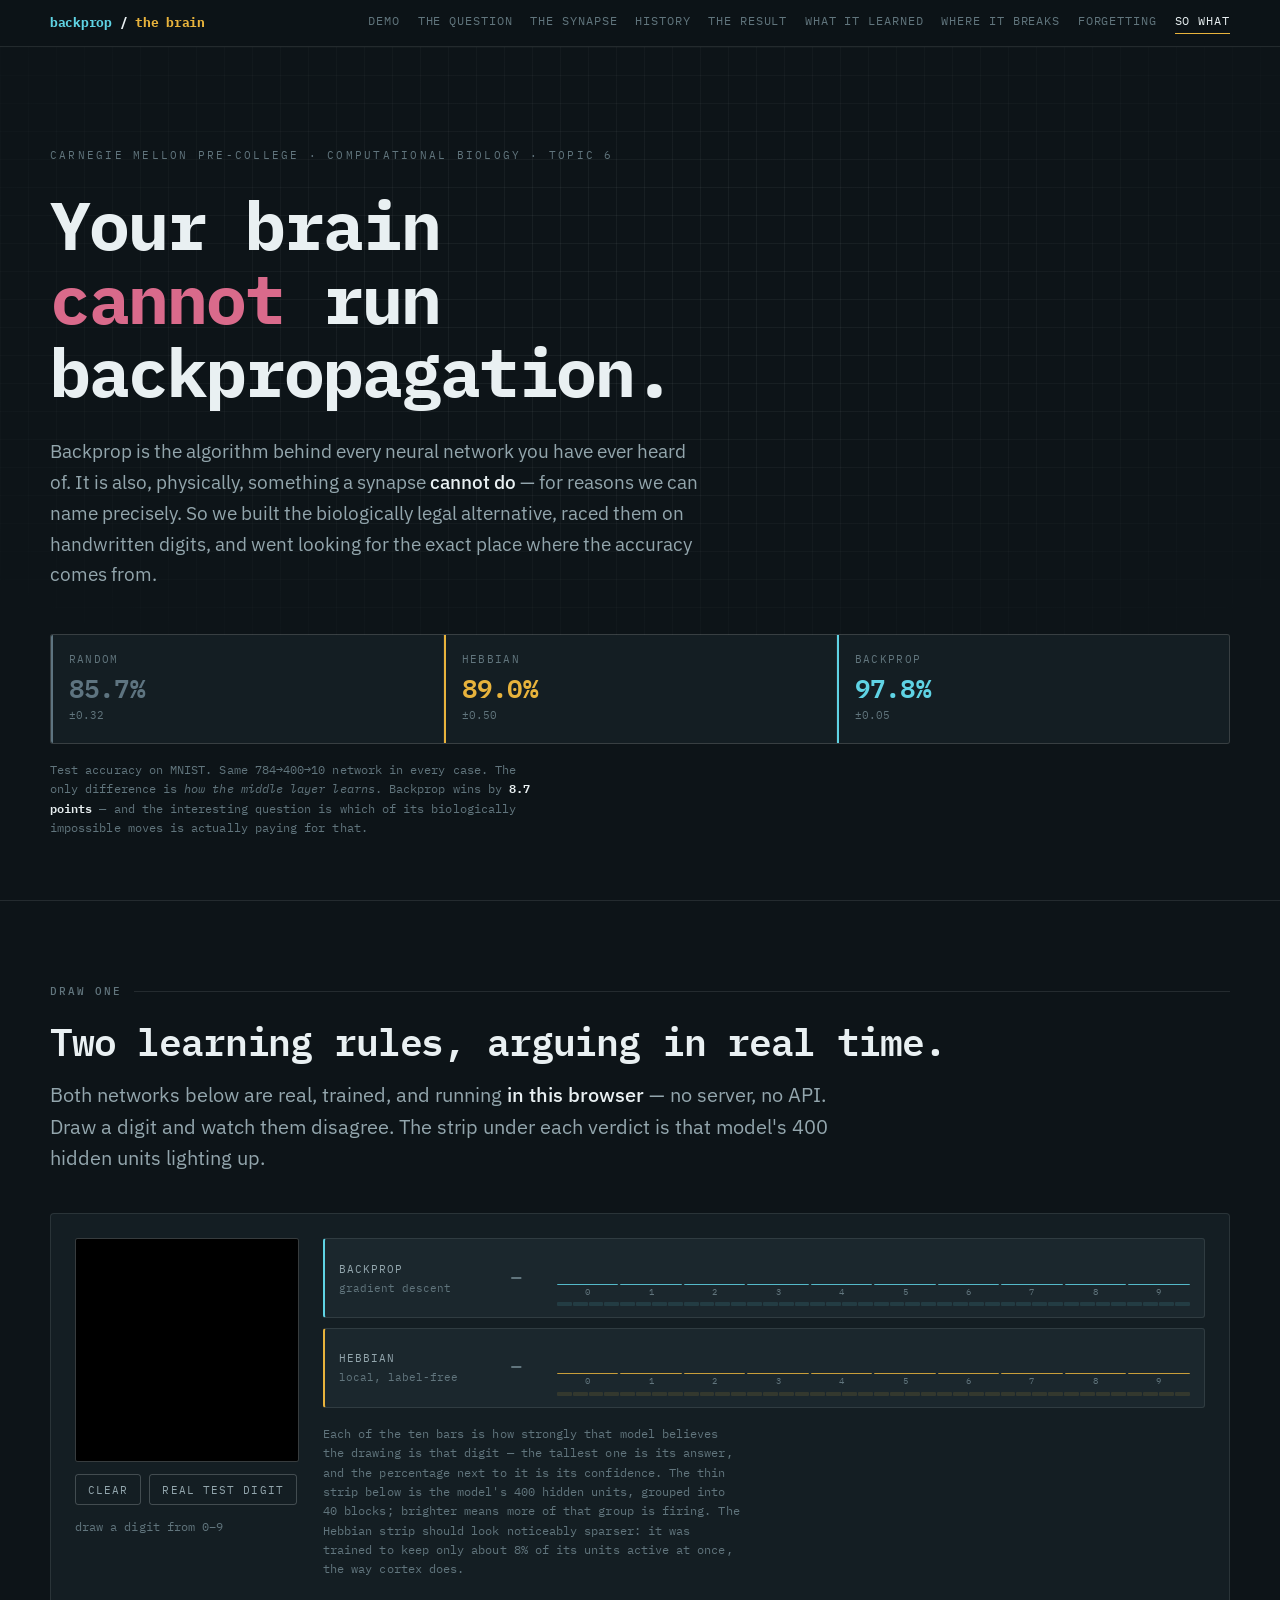
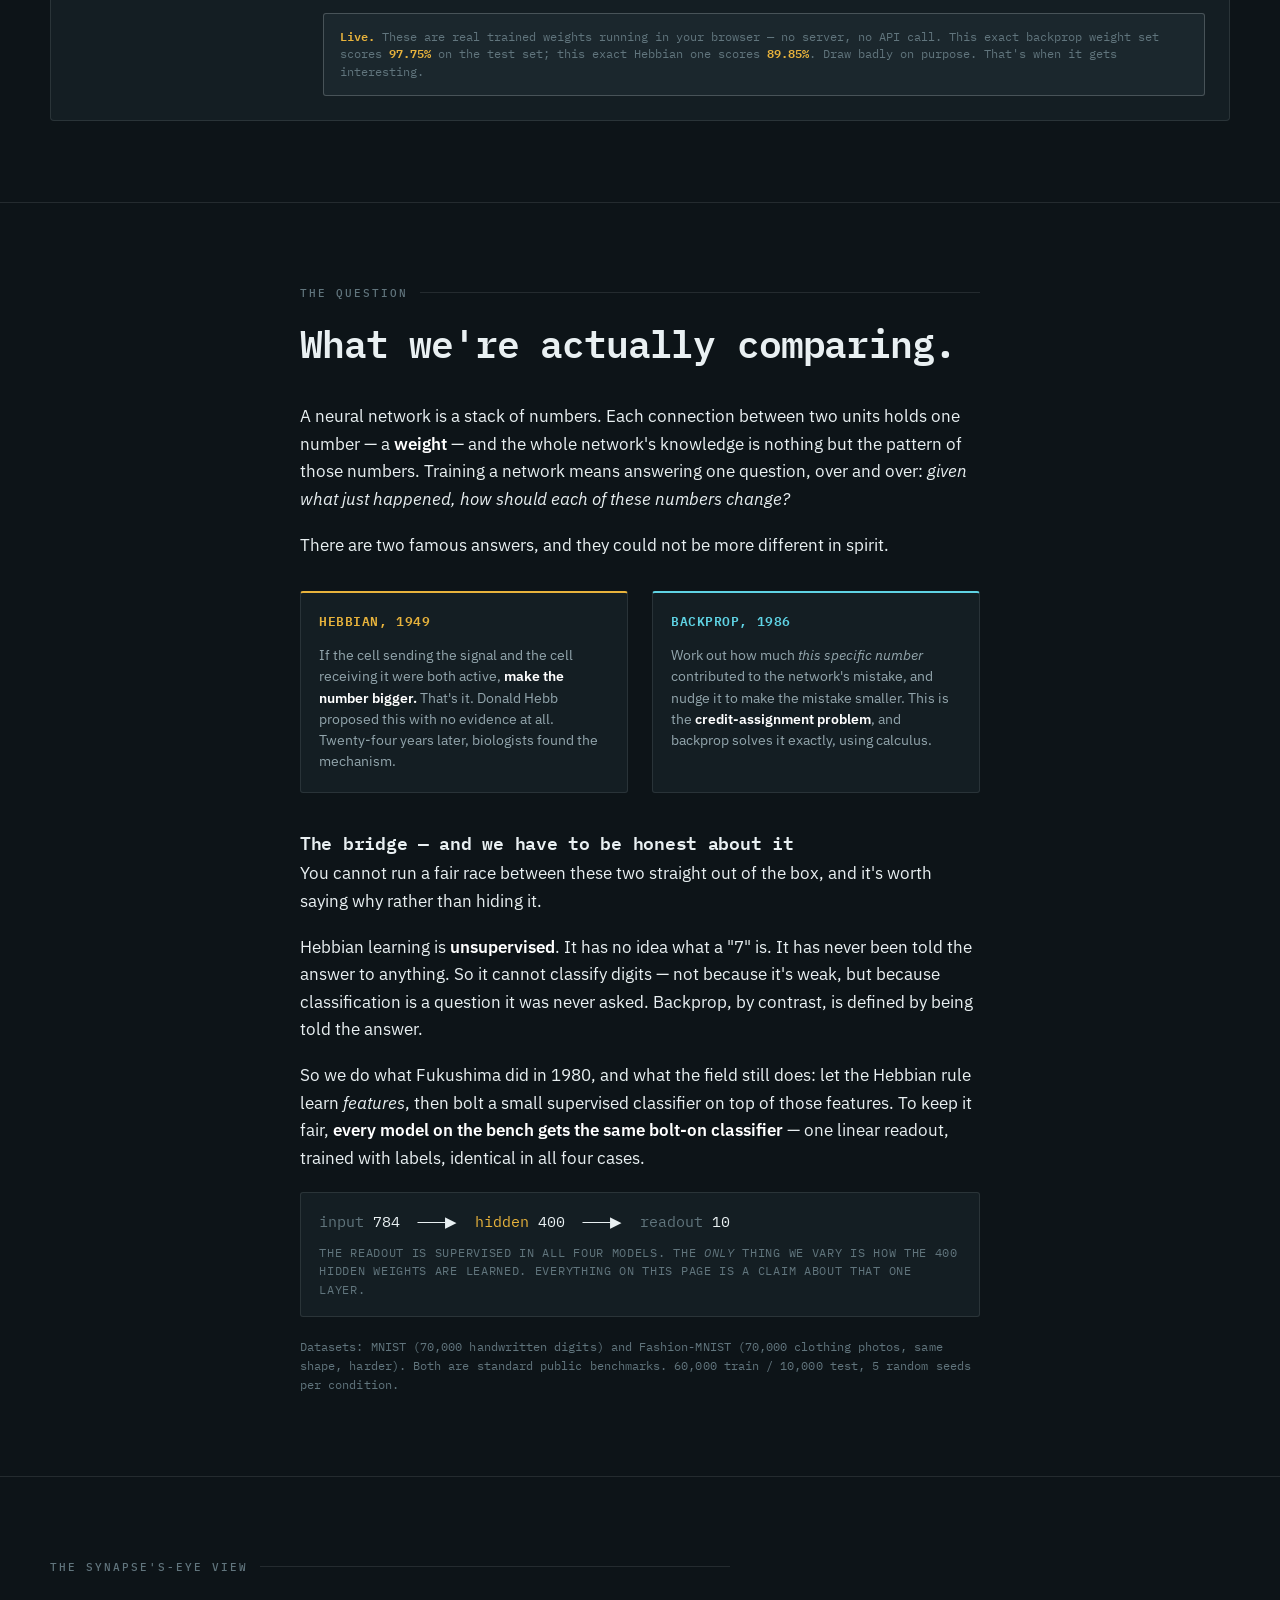
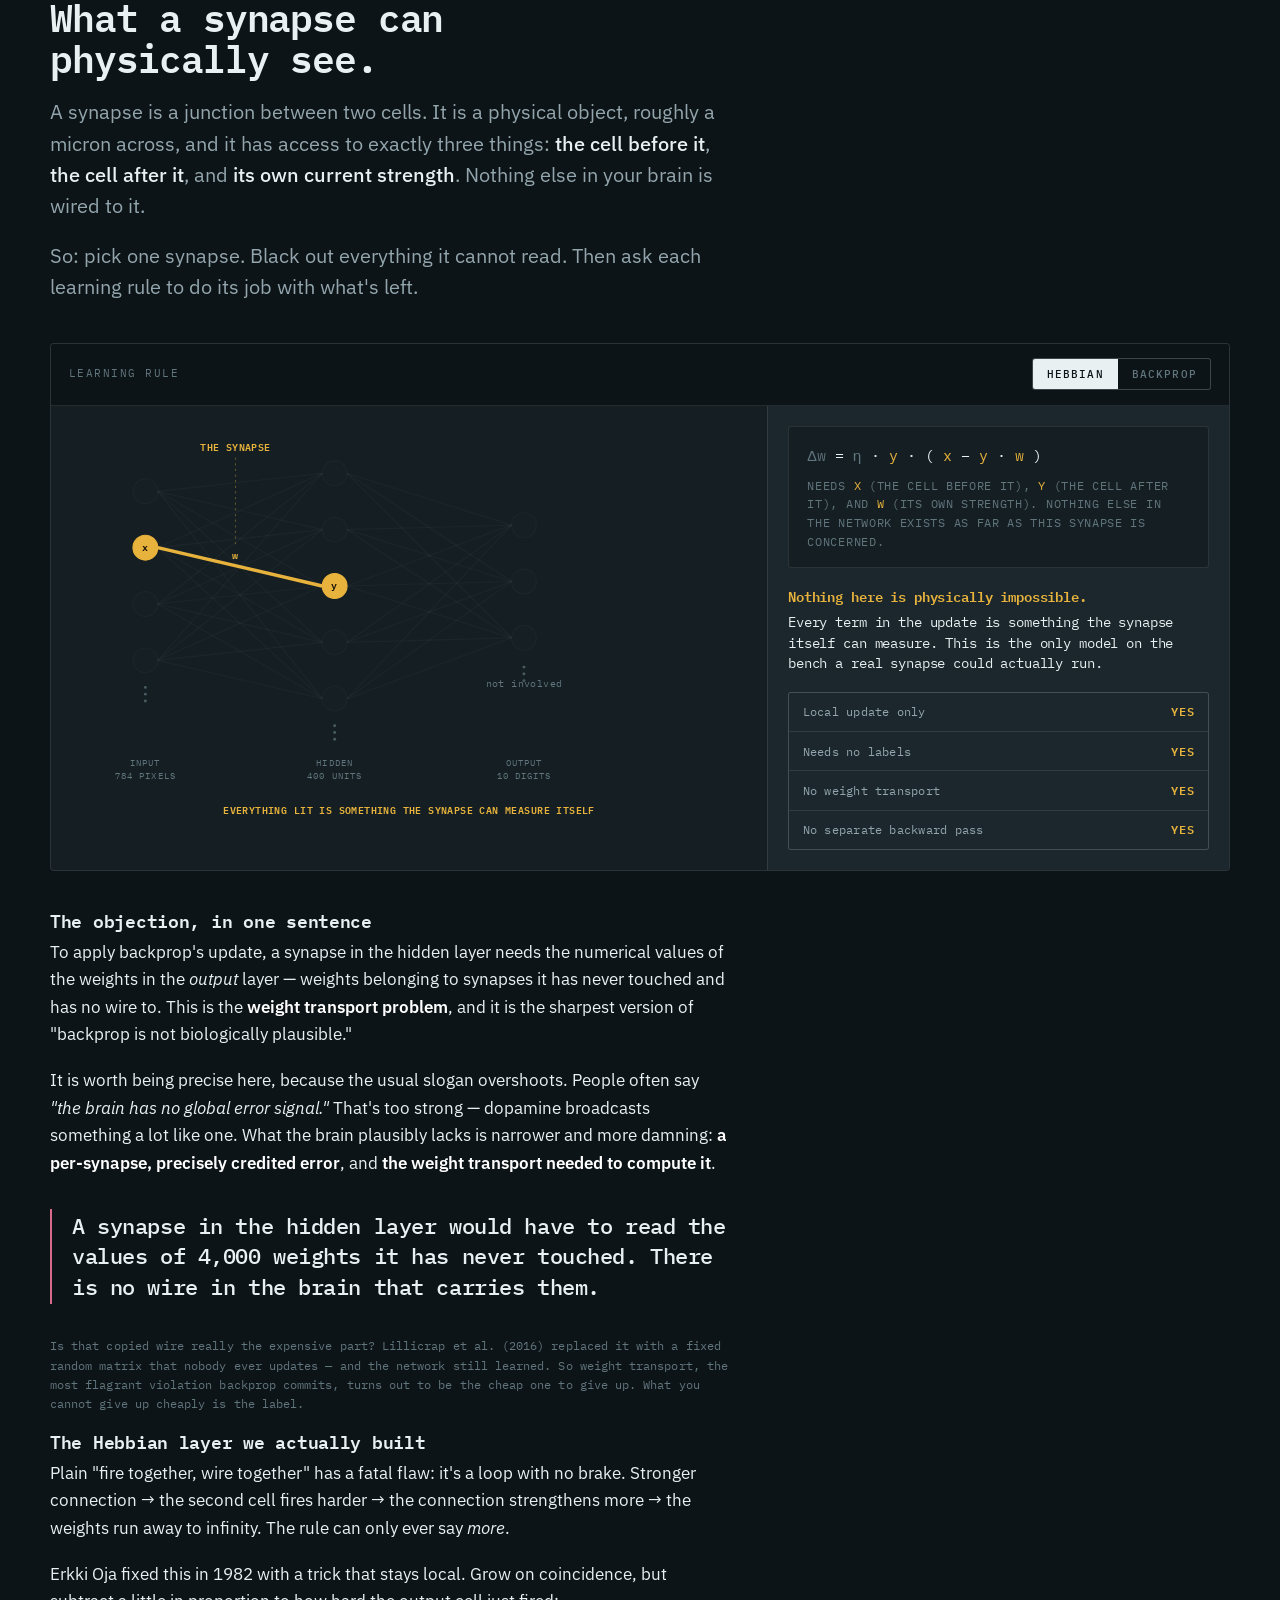
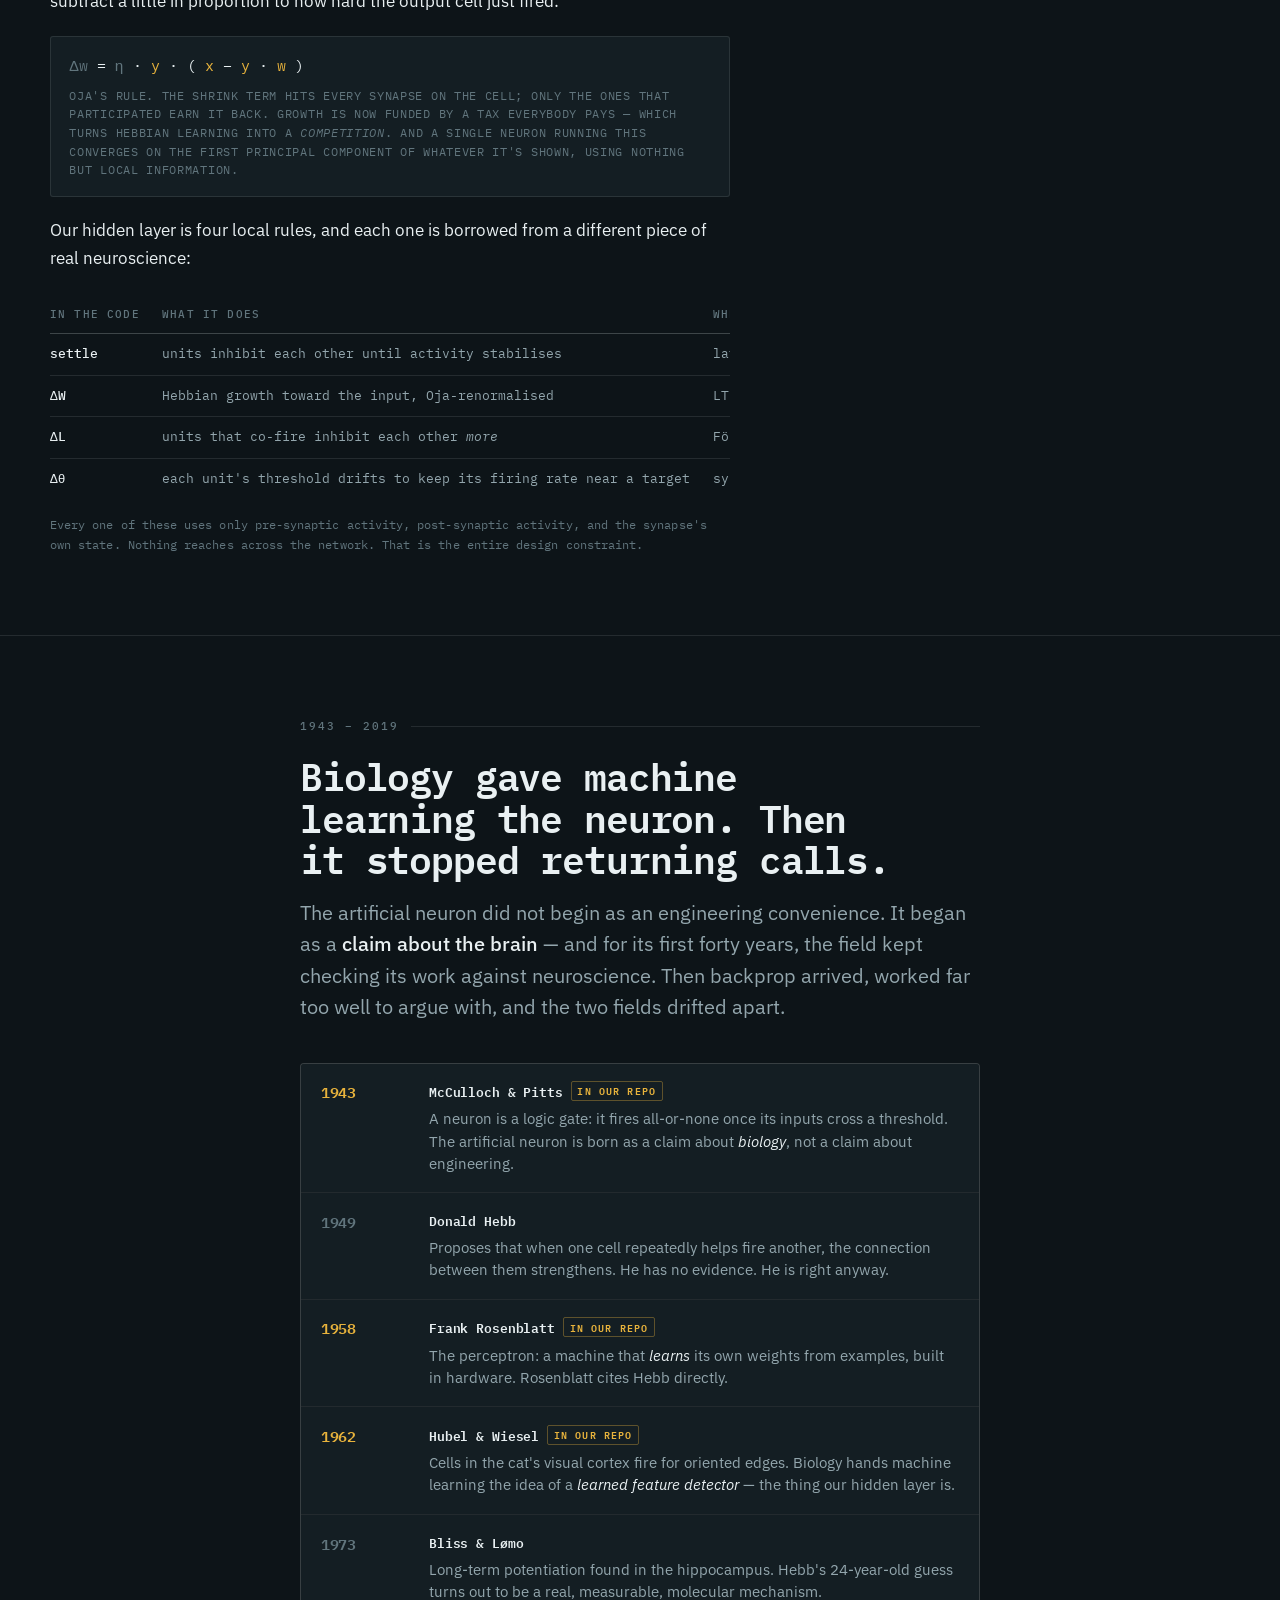
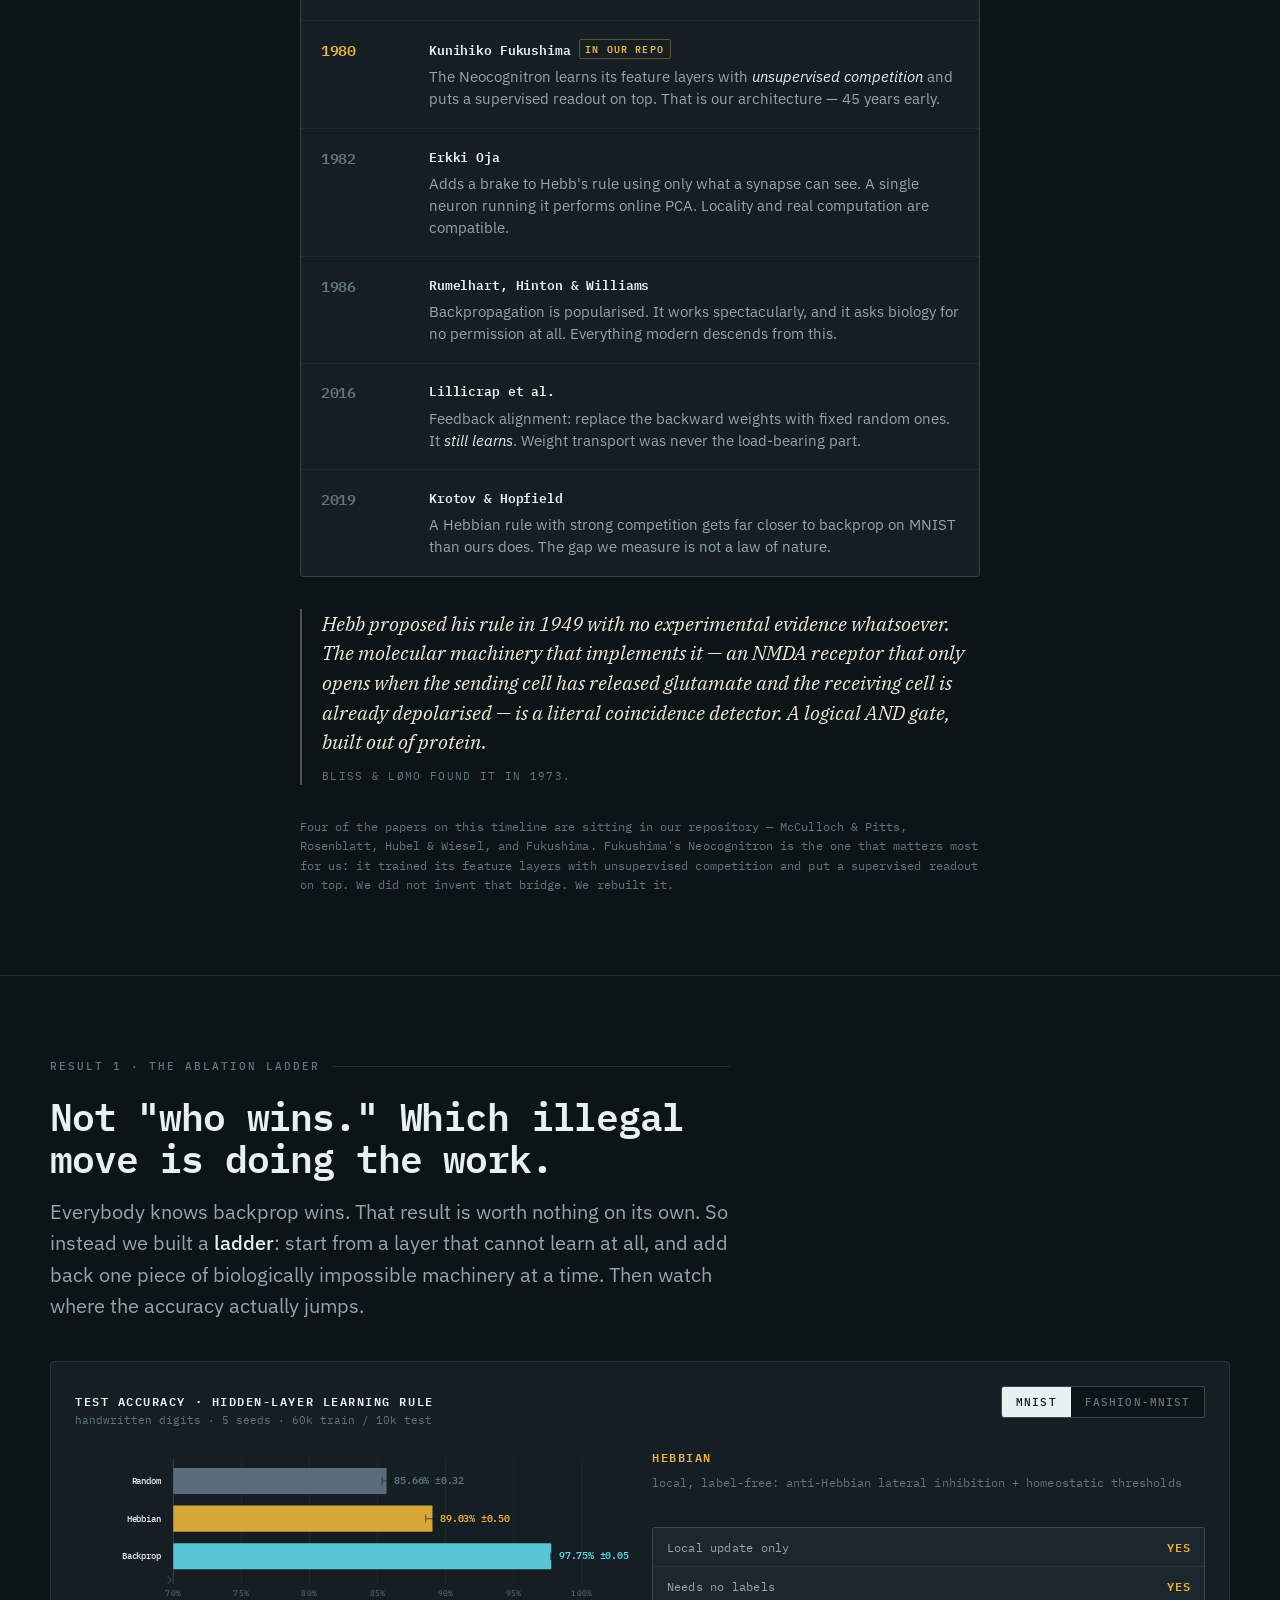
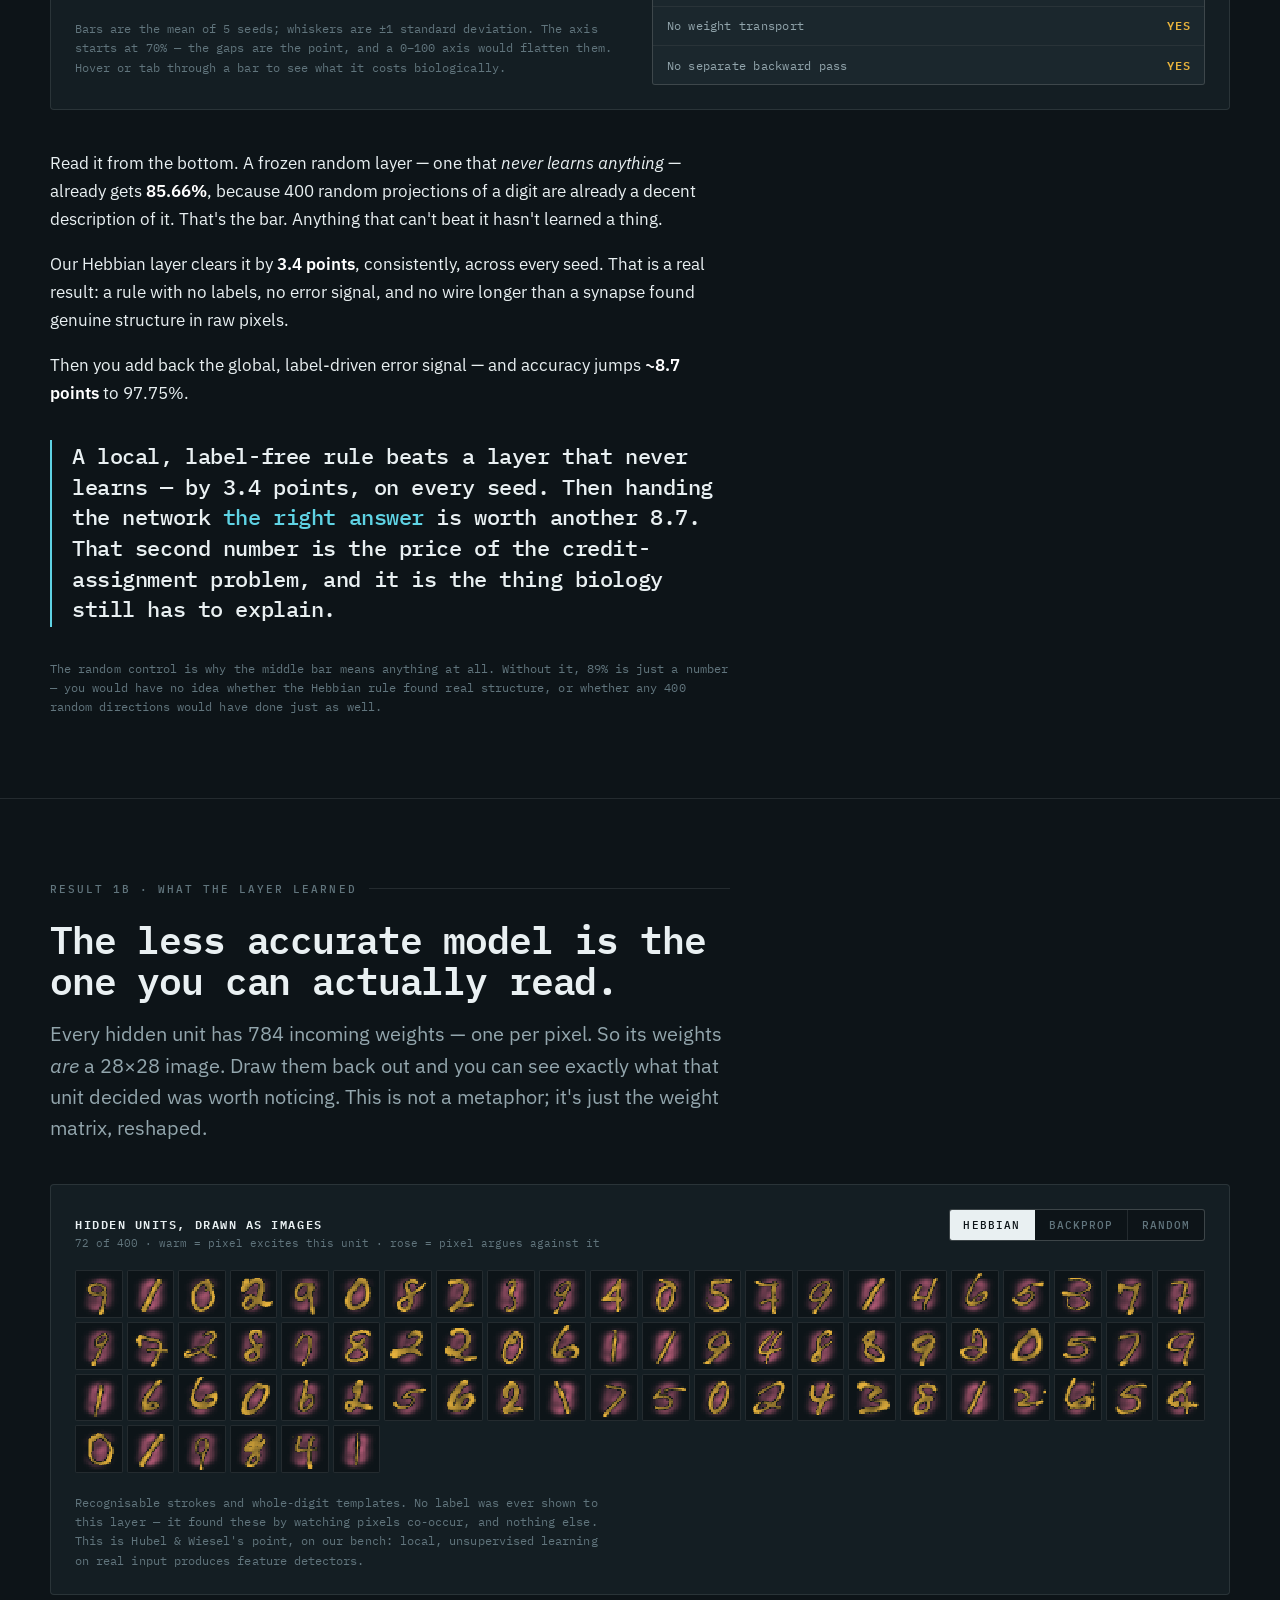
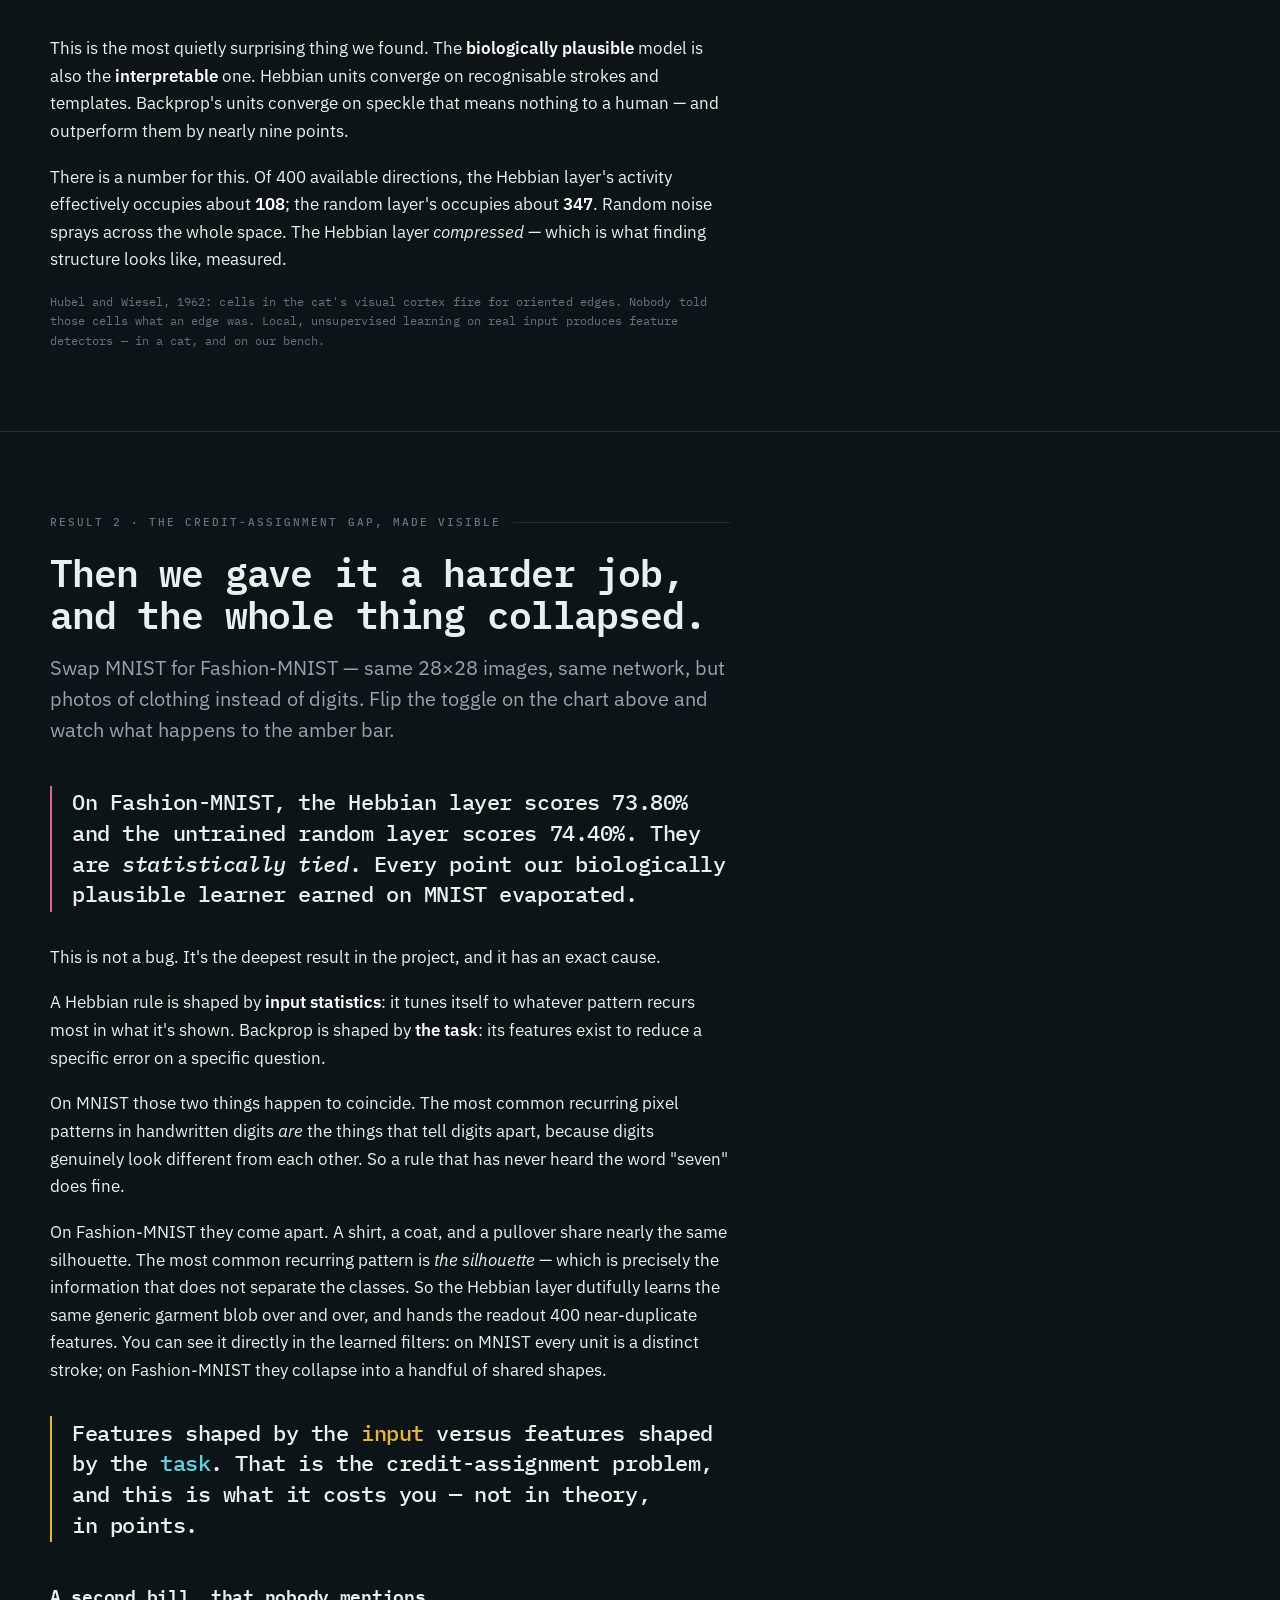
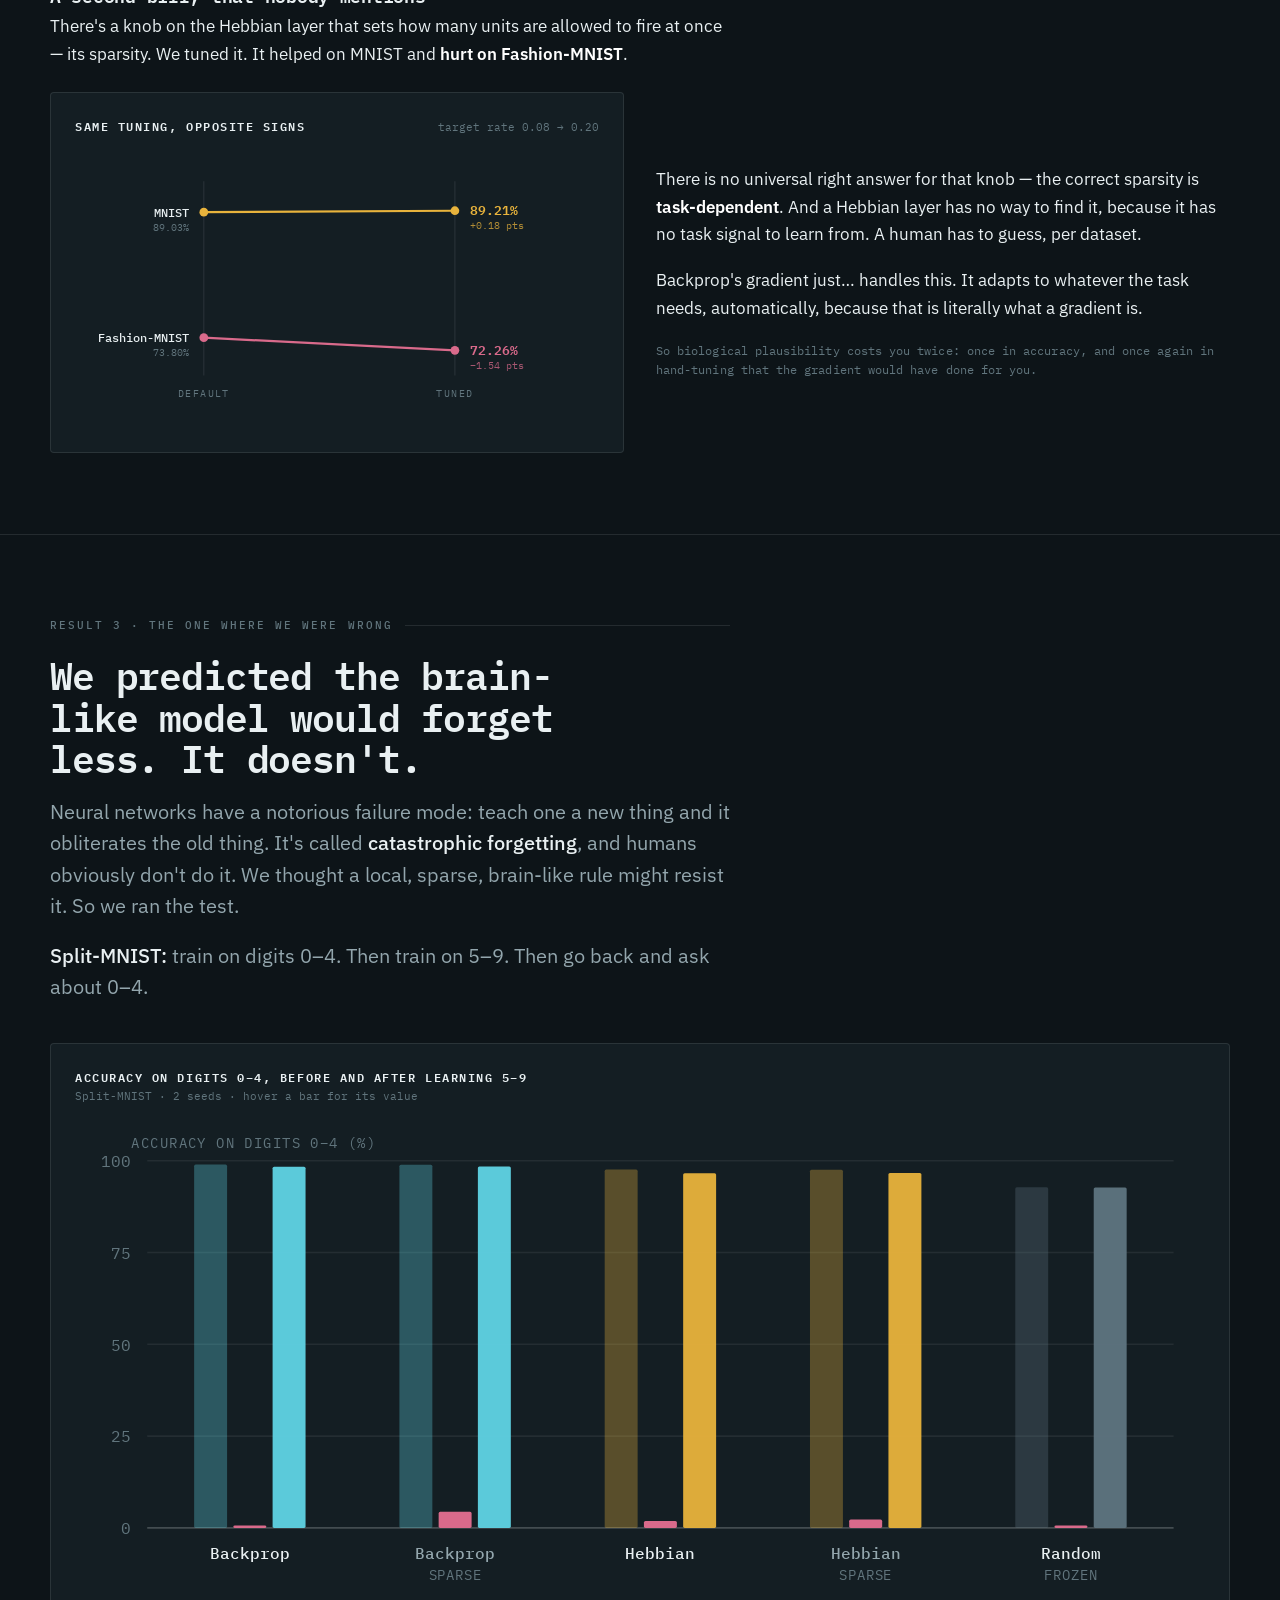
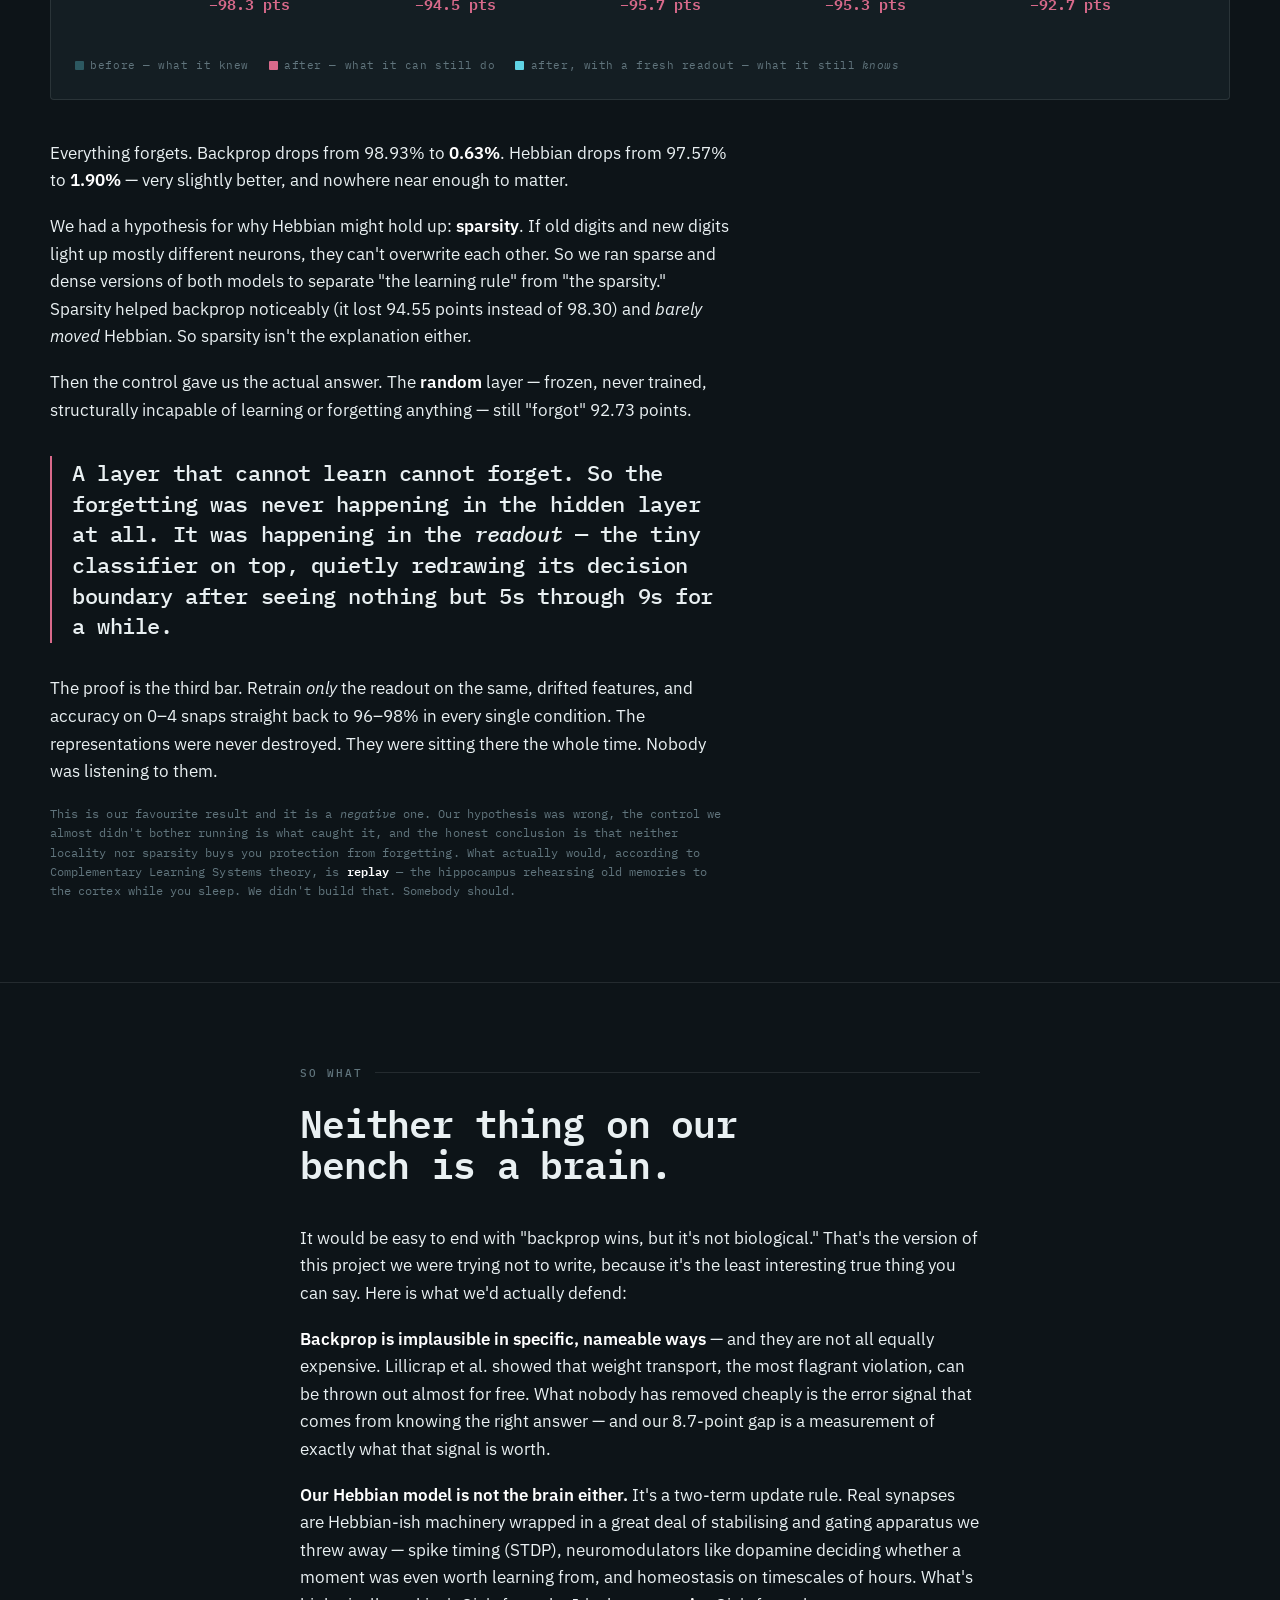
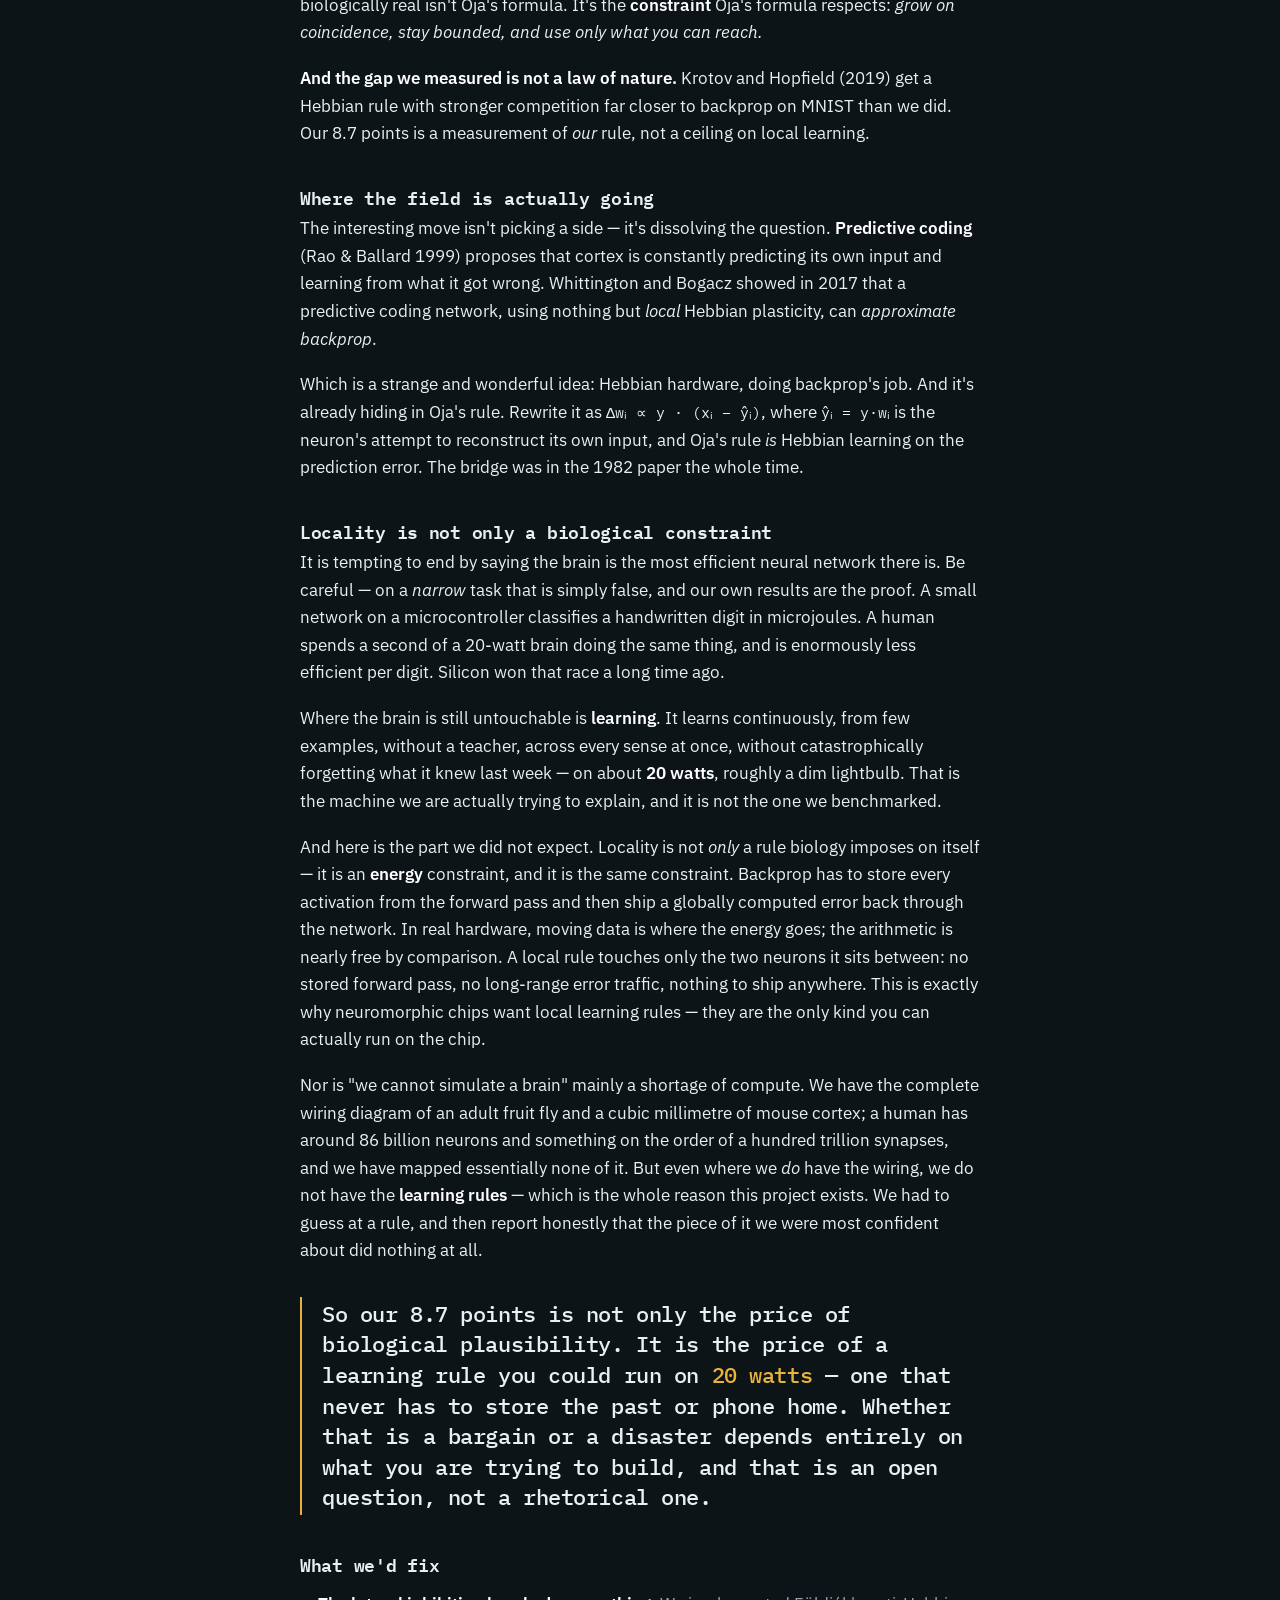
==== docs/index.html @ 18c1a359 "Sharpen the closing argument in "So what" with an energy framing Replaces the vague 20-watt/dim-ligh" ====
<!DOCTYPE html>
<html lang="en">
<head>
<meta charset="utf-8">
<meta name="viewport" content="width=device-width, initial-scale=1">
<title>Your brain cannot run backpropagation — backprop vs. Hebbian learning on MNIST</title>
<meta name="description" content="Backpropagation is biologically impossible. We built the biologically legal alternative, raced them on handwritten digits, and found exactly which illegal move buys backprop its accuracy.">

<link rel="preconnect" href="https://fonts.googleapis.com">
<link rel="preconnect" href="https://fonts.gstatic.com" crossorigin>
<link href="https://fonts.googleapis.com/css2?family=IBM+Plex+Mono:wght@400;500;600;700&family=IBM+Plex+Sans:ital,wght@0,400;0,500;0,600;1,400&family=IBM+Plex+Serif:ital,wght@0,400;1,400&display=swap" rel="stylesheet">
<link rel="stylesheet" href="css/style.css">
</head>
<body>

<a class="skip" href="#main">Skip to content</a>

<nav>
  <div class="nav-inner">
    <span class="nav-mark"><span class="b">backprop</span> / <span class="h">the brain</span></span>
    <div class="nav-links">
      <a href="#demo">Demo</a>
      <a href="#question">The question</a>
      <a href="#synapse">The synapse</a>
      <a href="#history">History</a>
      <a href="#ladder">The result</a>
      <a href="#filters">What it learned</a>
      <a href="#breaks">Where it breaks</a>
      <a href="#forget">Forgetting</a>
      <a href="#sowhat">So what</a>
    </div>
  </div>
</nav>

<main id="main">

<!-- ─────────────────────────── HERO ─────────────────────────── -->
<section class="hero">
  <div class="grid-field"></div>
  <div class="wide">
    <div class="kicker">Carnegie Mellon Pre-College · Computational Biology · Topic 6</div>
    <h1>Your brain <span class="cut">cannot</span> run backpropagation.</h1>
    <p class="hero-deck">
      Backprop is the algorithm behind every neural network you have ever heard of. It is also,
      physically, something a synapse <strong>cannot do</strong> — for reasons we can name precisely.
      So we built the biologically legal alternative, raced them on handwritten digits, and went
      looking for the exact place where the accuracy comes from.
    </p>

    <div class="ladder-strip" id="ladder-strip"></div>
    <p class="note" style="margin-top:1rem; max-width:70ch">
      Test accuracy on MNIST. Same 784→400→10 network in every case. The only difference is
      <em>how the middle layer learns</em>. Backprop wins by <strong style="color:var(--ink)">8.7 points</strong> —
      and the interesting question is which of its biologically impossible moves is actually paying for that.
    </p>
  </div>
</section>


<!-- ─────────────────────────── 1. DEMO ─────────────────────────── -->
<section id="demo">
  <div class="wide">
    <div class="section-head rise">
      <div class="eyebrow">Draw one</div>
      <h2>Two learning rules, arguing in real time.</h2>
      <p class="lede" style="max-width:66ch">
        Both networks below are real, trained, and running <strong>in this browser</strong> — no server,
        no API. Draw a digit and watch them disagree. The strip under each verdict is that model's
        400 hidden units lighting up.
      </p>
    </div>

    <div class="panel rise">
      <div class="demo">
        <div class="pad-col">
          <canvas id="pad" width="280" height="280" aria-label="Drawing pad. Draw a digit from 0 to 9."></canvas>
          <div class="pad-tools">
            <button class="btn" id="pad-clear">Clear</button>
            <button class="btn" id="pad-example">Real test digit</button>
          </div>
          <div class="note" id="pad-truth">draw a digit from 0–9</div>
        </div>

        <div style="display:flex; flex-direction:column; gap:1rem;">
          <div class="verdicts">
            <div class="verdict" data-m="backprop" style="--c:var(--machine)">
              <div class="who">Backprop<small>gradient descent</small></div>
              <div class="guess-cell">
                <div class="guess none">–</div>
                <div class="conf"></div>
              </div>
              <div>
                <div class="bars10">
                  <i></i><i></i><i></i><i></i><i></i><i></i><i></i><i></i><i></i><i></i>
                </div>
                <div class="bar-axis">
                  <span>0</span><span>1</span><span>2</span><span>3</span><span>4</span><span>5</span><span>6</span><span>7</span><span>8</span><span>9</span>
                </div>
                <div class="hidden-strip">
                  <i></i><i></i><i></i><i></i><i></i><i></i><i></i><i></i><i></i><i></i>
                  <i></i><i></i><i></i><i></i><i></i><i></i><i></i><i></i><i></i><i></i>
                  <i></i><i></i><i></i><i></i><i></i><i></i><i></i><i></i><i></i><i></i>
                  <i></i><i></i><i></i><i></i><i></i><i></i><i></i><i></i><i></i><i></i>
                </div>
              </div>
            </div>

            <div class="verdict" data-m="hebbian" style="--c:var(--bio)">
              <div class="who">Hebbian<small>local, label-free</small></div>
              <div class="guess-cell">
                <div class="guess none">–</div>
                <div class="conf"></div>
              </div>
              <div>
                <div class="bars10">
                  <i></i><i></i><i></i><i></i><i></i><i></i><i></i><i></i><i></i><i></i>
                </div>
                <div class="bar-axis">
                  <span>0</span><span>1</span><span>2</span><span>3</span><span>4</span><span>5</span><span>6</span><span>7</span><span>8</span><span>9</span>
                </div>
                <div class="hidden-strip">
                  <i></i><i></i><i></i><i></i><i></i><i></i><i></i><i></i><i></i><i></i>
                  <i></i><i></i><i></i><i></i><i></i><i></i><i></i><i></i><i></i><i></i>
                  <i></i><i></i><i></i><i></i><i></i><i></i><i></i><i></i><i></i><i></i>
                  <i></i><i></i><i></i><i></i><i></i><i></i><i></i><i></i><i></i><i></i>
                </div>
              </div>
            </div>
          </div>

          <p class="note" style="max-width:60ch">
            Each of the ten bars is how strongly that model believes the drawing is that digit — the
            tallest one is its answer, and the percentage next to it is its confidence. The thin strip
            below is the model's 400 hidden units, grouped into 40 blocks; brighter means more of that
            group is firing. The Hebbian strip should look noticeably sparser: it was trained to keep only
            about 8% of its units active at once, the way cortex does.
          </p>

          <div class="demo-status" id="demo-status">Loading weights…</div>
        </div>
      </div>
    </div>
  </div>
</section>


<!-- ─────────────────────────── 2. THE QUESTION ─────────────────────────── -->
<section id="question">
  <div class="wrap">
    <div class="section-head rise">
      <div class="eyebrow">The question</div>
      <h2>What we're actually comparing.</h2>
    </div>

    <div class="rise">
      <p>
        A neural network is a stack of numbers. Each connection between two units holds one number —
        a <strong>weight</strong> — and the whole network's knowledge is nothing but the pattern of
        those numbers. Training a network means answering one question, over and over:
        <em>given what just happened, how should each of these numbers change?</em>
      </p>
      <p>
        There are two famous answers, and they could not be more different in spirit.
      </p>

      <div class="two-col" style="margin:2rem 0;">
        <div class="model-card" style="--c:var(--bio)">
          <div class="mc-name">Hebbian, 1949</div>
          <div class="mc-what">
            If the cell sending the signal and the cell receiving it were both active,
            <strong>make the number bigger.</strong> That's it. Donald Hebb proposed this with
            no evidence at all. Twenty-four years later, biologists found the mechanism.
          </div>
        </div>
        <div class="model-card" style="--c:var(--machine)">
          <div class="mc-name">Backprop, 1986</div>
          <div class="mc-what">
            Work out how much <em>this specific number</em> contributed to the network's mistake,
            and nudge it to make the mistake smaller. This is the
            <strong>credit-assignment problem</strong>, and backprop solves it exactly, using calculus.
          </div>
        </div>
      </div>

      <h3 style="margin-top:2.5rem">The bridge — and we have to be honest about it</h3>
      <p>
        You cannot run a fair race between these two straight out of the box, and it's worth
        saying why rather than hiding it.
      </p>
      <p>
        Hebbian learning is <strong>unsupervised</strong>. It has no idea what a "7" is. It has never
        been told the answer to anything. So it cannot classify digits — not because it's weak, but
        because classification is a question it was never asked. Backprop, by contrast, is defined
        by being told the answer.
      </p>
      <p>
        So we do what Fukushima did in 1980, and what the field still does: let the Hebbian rule
        learn <em>features</em>, then bolt a small supervised classifier on top of those features.
        To keep it fair, <strong>every model on the bench gets the same bolt-on classifier</strong> —
        one linear readout, trained with labels, identical in all four cases.
      </p>

      <div class="rule-box">
        <span class="rl"><span class="tk-dim">input</span> 784 &nbsp;───▶&nbsp; <span class="tk-bio">hidden</span> 400 &nbsp;───▶&nbsp; <span class="tk-dim">readout</span> 10</span>
        <span class="cap">
          The readout is supervised in all four models. The <em>only</em> thing we vary is how the
          400 hidden weights are learned. Everything on this page is a claim about that one layer.
        </span>
      </div>

      <p class="note">
        Datasets: MNIST (70,000 handwritten digits) and Fashion-MNIST (70,000 clothing photos, same
        shape, harder). Both are standard public benchmarks. 60,000 train / 10,000 test, 5 random
        seeds per condition.
      </p>
    </div>
  </div>
</section>


<!-- ─────────────────────────── 3. THE SYNAPSE (signature) ─────────────────────────── -->
<section id="synapse">
  <div class="wide">
    <div class="section-head rise" style="width:var(--col); margin-inline:0;">
      <div class="eyebrow">The synapse's-eye view</div>
      <h2>What a synapse can physically see.</h2>
      <p class="lede">
        A synapse is a junction between two cells. It is a physical object, roughly a micron across,
        and it has access to exactly three things: <strong>the cell before it</strong>,
        <strong>the cell after it</strong>, and <strong>its own current strength</strong>.
        Nothing else in your brain is wired to it.
      </p>
      <p class="lede">
        So: pick one synapse. Black out everything it cannot read. Then ask each learning rule to
        do its job with what's left.
      </p>
    </div>

    <div class="scope rise">
      <div class="scope-bar">
        <span class="lbl">Learning rule</span>
        <div class="seg" id="scope-seg">
          <button data-mode="hebbian"  aria-pressed="true">Hebbian</button>
          <button data-mode="backprop" aria-pressed="false">Backprop</button>
        </div>
      </div>
      <div class="scope-body">
        <div class="scope-stage" id="scope-stage"></div>
        <div class="scope-side">
          <div class="rule-box" id="scope-math" style="margin:0"></div>
          <div class="scope-verdict" id="scope-verdict"></div>
          <div class="ledger" id="scope-ledger"></div>
        </div>
      </div>
    </div>

    <div class="wrap rise" style="margin-top:2.5rem; margin-inline:0;">
      <h3>The objection, in one sentence</h3>
      <p>
        To apply backprop's update, a synapse in the hidden layer needs the numerical values of the
        weights in the <em>output</em> layer — weights belonging to synapses it has never touched and
        has no wire to. This is the <strong>weight transport problem</strong>, and it is the sharpest
        version of "backprop is not biologically plausible."
      </p>
      <p>
        It is worth being precise here, because the usual slogan overshoots. People often say
        <em>"the brain has no global error signal."</em> That's too strong — dopamine broadcasts
        something a lot like one. What the brain plausibly lacks is narrower and more damning:
        <strong>a per-synapse, precisely credited error</strong>, and <strong>the weight transport
        needed to compute it</strong>.
      </p>

      <div class="finding flag">
        A synapse in the hidden layer would have to read the values of 4,000 weights it has never
        touched. There is no wire in the brain that carries them.
      </div>

      <p class="note">
        Is that copied wire really the expensive part? Lillicrap et al. (2016) replaced it with a
        fixed random matrix that nobody ever updates — and the network still learned. So weight
        transport, the most flagrant violation backprop commits, turns out to be the cheap one to
        give up. What you cannot give up cheaply is the label.
      </p>

      <h3>The Hebbian layer we actually built</h3>
      <p>
        Plain "fire together, wire together" has a fatal flaw: it's a loop with no brake. Stronger
        connection → the second cell fires harder → the connection strengthens more → the weights
        run away to infinity. The rule can only ever say <em>more</em>.
      </p>
      <p>
        Erkki Oja fixed this in 1982 with a trick that stays local. Grow on coincidence, but subtract
        a little in proportion to how hard the output cell just fired:
      </p>

      <div class="rule-box">
        <span class="rl"><span class="tk-dim">Δw</span> = <span class="tk-dim">η</span> · <span class="tk-bio">y</span> · ( <span class="tk-bio">x</span> − <span class="tk-bio">y</span> · <span class="tk-bio">w</span> )</span>
        <span class="cap">Oja's rule. The shrink term hits every synapse on the cell; only the ones
        that participated earn it back. Growth is now funded by a tax everybody pays — which turns
        Hebbian learning into a <em>competition</em>. And a single neuron running this converges on
        the first principal component of whatever it's shown, using nothing but local information.</span>
      </div>

      <p>
        Our hidden layer is four local rules, and each one is borrowed from a different piece of
        real neuroscience:
      </p>

      <div class="table-scroll">
      <table class="data-table" style="margin-top:1rem">
        <thead>
          <tr><th>In the code</th><th>What it does</th><th>Where biology does this</th></tr>
        </thead>
        <tbody>
          <tr>
            <td class="model">settle</td>
            <td>units inhibit each other until activity stabilises</td>
            <td>lateral inhibition in cortex</td>
          </tr>
          <tr>
            <td class="model">ΔW</td>
            <td>Hebbian growth toward the input, Oja-renormalised</td>
            <td>LTP · NMDA receptors as coincidence detectors</td>
          </tr>
          <tr>
            <td class="model">ΔL</td>
            <td>units that co-fire inhibit each other <em>more</em></td>
            <td>Földiák's anti-Hebbian rule (1990)</td>
          </tr>
          <tr>
            <td class="model">Δθ</td>
            <td>each unit's threshold drifts to keep its firing rate near a target</td>
            <td>synaptic scaling (Turrigiano)</td>
          </tr>
        </tbody>
      </table>
      </div>
      <p class="note" style="margin-top:1rem">
        Every one of these uses only pre-synaptic activity, post-synaptic activity, and the synapse's
        own state. Nothing reaches across the network. That is the entire design constraint.
      </p>
    </div>
  </div>
</section>


<!-- ─────────────────────────── 4. HISTORY ─────────────────────────── -->
<section id="history">
  <div class="wrap">
    <div class="section-head rise">
      <div class="eyebrow">1943 – 2019</div>
      <h2>Biology gave machine learning the neuron. Then it stopped returning calls.</h2>
      <p class="lede">
        The artificial neuron did not begin as an engineering convenience. It began as a
        <strong>claim about the brain</strong> — and for its first forty years, the field kept
        checking its work against neuroscience. Then backprop arrived, worked far too well to argue
        with, and the two fields drifted apart.
      </p>
    </div>

    <div class="timeline rise" id="timeline"></div>

    <div class="rise">
      <p class="pullquote">
        Hebb proposed his rule in 1949 with no experimental evidence whatsoever. The molecular
        machinery that implements it — an NMDA receptor that only opens when the sending cell has
        released glutamate <em>and</em> the receiving cell is already depolarised — is a literal
        coincidence detector. A logical AND gate, built out of protein.
        <cite>Bliss &amp; Lømo found it in 1973.</cite>
      </p>
      <p class="note">
        Four of the papers on this timeline are sitting in our repository — McCulloch &amp; Pitts,
        Rosenblatt, Hubel &amp; Wiesel, and Fukushima. Fukushima's Neocognitron is the one that
        matters most for us: it trained its feature layers with unsupervised competition and put a
        supervised readout on top. We did not invent that bridge. We rebuilt it.
      </p>
    </div>
  </div>
</section>


<!-- ─────────────────────────── 5. THE LADDER ─────────────────────────── -->
<section id="ladder">
  <div class="wide">
    <div class="section-head rise" style="width:var(--col); margin-inline:0;">
      <div class="eyebrow">Result 1 · the ablation ladder</div>
      <h2>Not "who wins." Which illegal move is doing the work.</h2>
      <p class="lede">
        Everybody knows backprop wins. That result is worth nothing on its own. So instead we built a
        <strong>ladder</strong>: start from a layer that cannot learn at all, and add back one piece
        of biologically impossible machinery at a time. Then watch where the accuracy actually jumps.
      </p>
    </div>

    <div class="panel rise" data-draw="ladder">
      <div class="panel-head">
        <div>
          <div class="panel-title">Test accuracy · hidden-layer learning rule</div>
          <div class="panel-sub" id="ladder-cap"></div>
        </div>
        <div class="seg" id="ladder-seg">
          <button data-set="mnist" aria-pressed="true">MNIST</button>
          <button data-set="fashion" aria-pressed="false">Fashion-MNIST</button>
        </div>
      </div>

      <div class="two-col split-chart">
        <div>
          <div class="chart-holder" id="ladder-chart"></div>
          <p class="note" style="margin-top:0.75rem">
            Bars are the mean of 5 seeds; whiskers are ±1 standard deviation.
            The axis starts at 70% — the gaps are the point, and a 0–100 axis would flatten them.
            Hover or tab through a bar to see what it costs biologically.
          </p>
        </div>
        <div>
          <div class="panel-title" id="ladder-ledger-name" style="margin-bottom:0.35rem">Hebbian</div>
          <div class="note" id="ladder-ledger-rule" style="margin-bottom:0.9rem; min-height:3.2em"></div>
          <div class="ledger" id="ladder-ledger"></div>
        </div>
      </div>
    </div>

    <div class="wrap rise" style="margin-top:2.5rem; margin-inline:0;">
      <p>
        Read it from the bottom. A frozen random layer — one that <em>never learns anything</em> —
        already gets <strong>85.66%</strong>, because 400 random projections of a digit are
        already a decent description of it. That's the bar. Anything that can't beat it hasn't
        learned a thing.
      </p>
      <p>
        Our Hebbian layer clears it by <strong>3.4 points</strong>, consistently, across every seed.
        That is a real result: a rule with no labels, no error signal, and no wire longer than a
        synapse found genuine structure in raw pixels.
      </p>
      <p>
        Then you add back the global, label-driven error signal — and accuracy jumps
        <strong>~8.7 points</strong> to 97.75%.
      </p>

      <div class="finding machine">
        A local, label-free rule beats a layer that never learns — by 3.4 points, on every seed.
        Then handing the network <span class="tk-mach">the right answer</span> is worth another 8.7.
        That second number is the price of the credit-assignment problem, and it is the thing biology
        still has to explain.
      </div>

      <p class="note">
        The random control is why the middle bar means anything at all. Without it, 89% is just a
        number — you would have no idea whether the Hebbian rule found real structure, or whether any
        400 random directions would have done just as well.
      </p>
    </div>
  </div>
</section>


<!-- ─────────────────────────── 6. FILTERS ─────────────────────────── -->
<section id="filters">
  <div class="wide">
    <div class="section-head rise" style="width:var(--col); margin-inline:0;">
      <div class="eyebrow">Result 1b · what the layer learned</div>
      <h2>The less accurate model is the one you can actually read.</h2>
      <p class="lede">
        Every hidden unit has 784 incoming weights — one per pixel. So its weights <em>are</em> a
        28×28 image. Draw them back out and you can see exactly what that unit decided was worth
        noticing. This is not a metaphor; it's just the weight matrix, reshaped.
      </p>
    </div>

    <div class="panel rise">
      <div class="panel-head">
        <div>
          <div class="panel-title">Hidden units, drawn as images</div>
          <div class="panel-sub">72 of 400 · warm = pixel excites this unit · rose = pixel argues against it</div>
        </div>
        <div class="seg" id="filters-seg">
          <button data-f="hebbian"  aria-pressed="true">Hebbian</button>
          <button data-f="backprop" aria-pressed="false">Backprop</button>
          <button data-f="random"   aria-pressed="false">Random</button>
        </div>
      </div>
      <div class="filters-grid" id="filters-grid"></div>
      <p class="note" id="filters-blurb" style="margin-top:1.25rem; max-width:75ch"></p>
    </div>

    <div class="wrap rise" style="margin-top:2.5rem; margin-inline:0;">
      <p>
        This is the most quietly surprising thing we found. The <strong>biologically plausible</strong>
        model is also the <strong>interpretable</strong> one. Hebbian units converge on
        recognisable strokes and templates. Backprop's units converge on speckle that means nothing
        to a human — and outperform them by nearly nine points.
      </p>
      <p>
        There is a number for this. Of 400 available directions, the Hebbian layer's activity
        effectively occupies about <strong>108</strong>; the random layer's occupies about
        <strong>347</strong>. Random noise sprays across the whole space. The Hebbian layer
        <em>compressed</em> — which is what finding structure looks like, measured.
      </p>
      <p class="note">
        Hubel and Wiesel, 1962: cells in the cat's visual cortex fire for oriented edges. Nobody
        told those cells what an edge was. Local, unsupervised learning on real input produces
        feature detectors — in a cat, and on our bench.
      </p>
    </div>
  </div>
</section>


<!-- ─────────────────────────── 7. WHERE IT BREAKS ─────────────────────────── -->
<section id="breaks">
  <div class="wide">
    <div class="section-head rise" style="width:var(--col); margin-inline:0;">
      <div class="eyebrow">Result 2 · the credit-assignment gap, made visible</div>
      <h2>Then we gave it a harder job, and the whole thing collapsed.</h2>
      <p class="lede">
        Swap MNIST for Fashion-MNIST — same 28×28 images, same network, but photos of clothing
        instead of digits. Flip the toggle on the chart above and watch what happens to the amber bar.
      </p>
    </div>

    <div class="rise wrap" style="margin-inline:0;">
      <div class="finding flag">
        On Fashion-MNIST, the Hebbian layer scores 73.80% and the untrained random layer scores
        74.40%. They are <em>statistically tied</em>. Every point our biologically plausible learner
        earned on MNIST evaporated.
      </div>

      <p>
        This is not a bug. It's the deepest result in the project, and it has an exact cause.
      </p>
      <p>
        A Hebbian rule is shaped by <strong>input statistics</strong>: it tunes itself to whatever
        pattern recurs most in what it's shown. Backprop is shaped by <strong>the task</strong>: its
        features exist to reduce a specific error on a specific question.
      </p>
      <p>
        On MNIST those two things happen to coincide. The most common recurring pixel patterns in
        handwritten digits <em>are</em> the things that tell digits apart, because digits genuinely
        look different from each other. So a rule that has never heard the word "seven" does fine.
      </p>
      <p>
        On Fashion-MNIST they come apart. A shirt, a coat, and a pullover share nearly the same
        silhouette. The most common recurring pattern is <em>the silhouette</em> — which is precisely
        the information that does not separate the classes. So the Hebbian layer dutifully learns
        the same generic garment blob over and over, and hands the readout 400 near-duplicate
        features. You can see it directly in the learned filters: on MNIST every unit is a distinct
        stroke; on Fashion-MNIST they collapse into a handful of shared shapes.
      </p>

      <div class="finding">
        Features shaped by the <span class="tk-bio">input</span> versus features shaped by the
        <span class="tk-mach">task</span>. That is the credit-assignment problem, and this is what it
        costs you — not in theory, in points.
      </div>

      <h3 style="margin-top:2.75rem">A second bill, that nobody mentions</h3>
      <p>
        There's a knob on the Hebbian layer that sets how many units are allowed to fire at once —
        its sparsity. We tuned it. It helped on MNIST and <strong>hurt on Fashion-MNIST</strong>.
      </p>
    </div>

    <div class="two-col rise" style="align-items:center; gap:2rem; margin-top:1.5rem;" data-draw="tuning">
      <div class="panel">
        <div class="panel-head">
          <div class="panel-title">Same tuning, opposite signs</div>
          <div class="panel-sub">target rate 0.08 → 0.20</div>
        </div>
        <div class="chart-holder" id="tuning-chart"></div>
      </div>
      <div>
        <p>
          There is no universal right answer for that knob — the correct sparsity is
          <strong>task-dependent</strong>. And a Hebbian layer has no way to find it, because it has
          no task signal to learn from. A human has to guess, per dataset.
        </p>
        <p>
          Backprop's gradient just… handles this. It adapts to whatever the task needs, automatically,
          because that is literally what a gradient is.
        </p>
        <p class="note">
          So biological plausibility costs you twice: once in accuracy, and once again in
          hand-tuning that the gradient would have done for you.
        </p>
      </div>
    </div>
  </div>
</section>


<!-- ─────────────────────────── 8. FORGETTING ─────────────────────────── -->
<section id="forget">
  <div class="wide">
    <div class="section-head rise" style="width:var(--col); margin-inline:0;">
      <div class="eyebrow">Result 3 · the one where we were wrong</div>
      <h2>We predicted the brain-like model would forget less. It doesn't.</h2>
      <p class="lede">
        Neural networks have a notorious failure mode: teach one a new thing and it obliterates the
        old thing. It's called <strong>catastrophic forgetting</strong>, and humans obviously don't
        do it. We thought a local, sparse, brain-like rule might resist it. So we ran the test.
      </p>
      <p class="lede">
        <strong>Split-MNIST:</strong> train on digits 0–4. Then train on 5–9. Then go back and ask
        about 0–4.
      </p>
    </div>

    <div class="panel rise" data-draw="forgetting">
      <div class="panel-head">
        <div>
          <div class="panel-title">Accuracy on digits 0–4, before and after learning 5–9</div>
          <div class="panel-sub">Split-MNIST · 2 seeds · hover a bar for its value</div>
        </div>
      </div>
      <div class="chart-holder" id="forget-chart"></div>
      <div class="chart-legend">
        <span><i style="background:var(--machine);opacity:0.32"></i> before — what it knew</span>
        <span><i style="background:var(--flag)"></i> after — what it can still do</span>
        <span><i style="background:var(--machine)"></i> after, with a fresh readout — what it still <em>knows</em></span>
      </div>
    </div>

    <div class="wrap rise" style="margin-top:2.5rem; margin-inline:0;">
      <p>
        Everything forgets. Backprop drops from 98.93% to <strong>0.63%</strong>. Hebbian drops from
        97.57% to <strong>1.90%</strong> — very slightly better, and nowhere near enough to matter.
      </p>
      <p>
        We had a hypothesis for why Hebbian might hold up: <strong>sparsity</strong>. If old digits and
        new digits light up mostly different neurons, they can't overwrite each other. So we ran
        sparse and dense versions of both models to separate "the learning rule" from "the sparsity."
        Sparsity helped backprop noticeably (it lost 94.55 points instead of 98.30) and
        <em>barely moved</em> Hebbian. So sparsity isn't the explanation either.
      </p>
      <p>
        Then the control gave us the actual answer. The <strong>random</strong> layer — frozen,
        never trained, structurally incapable of learning or forgetting anything — still "forgot"
        92.73 points.
      </p>

      <div class="finding flag">
        A layer that cannot learn cannot forget. So the forgetting was never happening in the hidden
        layer at all. It was happening in the <em>readout</em> — the tiny classifier on top, quietly
        redrawing its decision boundary after seeing nothing but 5s through 9s for a while.
      </div>

      <p>
        The proof is the third bar. Retrain <em>only</em> the readout on the same, drifted features,
        and accuracy on 0–4 snaps straight back to 96–98% in every single condition. The
        representations were never destroyed. They were sitting there the whole time. Nobody was
        listening to them.
      </p>
      <p class="note">
        This is our favourite result and it is a <em>negative</em> one. Our hypothesis was wrong, the
        control we almost didn't bother running is what caught it, and the honest conclusion is that
        neither locality nor sparsity buys you protection from forgetting. What actually would,
        according to Complementary Learning Systems theory, is <strong>replay</strong> — the
        hippocampus rehearsing old memories to the cortex while you sleep. We didn't build that.
        Somebody should.
      </p>
    </div>
  </div>
</section>


<!-- ─────────────────────────── 9. SO WHAT ─────────────────────────── -->
<section id="sowhat">
  <div class="wrap">
    <div class="section-head rise">
      <div class="eyebrow">So what</div>
      <h2>Neither thing on our bench is a brain.</h2>
    </div>

    <div class="rise">
      <p>
        It would be easy to end with "backprop wins, but it's not biological." That's the version of
        this project we were trying not to write, because it's the least interesting true thing you
        can say. Here is what we'd actually defend:
      </p>

      <p>
        <strong>Backprop is implausible in specific, nameable ways</strong> — and they are not all
        equally expensive. Lillicrap et al. showed that weight transport, the most flagrant violation,
        can be thrown out almost for free. What nobody has removed cheaply is the error signal that
        comes from knowing the right answer — and our 8.7-point gap is a measurement of exactly what
        that signal is worth.
      </p>

      <p>
        <strong>Our Hebbian model is not the brain either.</strong> It's a two-term update rule.
        Real synapses are Hebbian-ish machinery wrapped in a great deal of stabilising and gating
        apparatus we threw away — spike timing (STDP), neuromodulators like dopamine deciding whether
        a moment was even worth learning from, and homeostasis on timescales of hours. What's
        biologically real isn't Oja's formula. It's the <strong>constraint</strong> Oja's formula
        respects: <em>grow on coincidence, stay bounded, and use only what you can reach.</em>
      </p>

      <p>
        <strong>And the gap we measured is not a law of nature.</strong> Krotov and Hopfield (2019)
        get a Hebbian rule with stronger competition far closer to backprop on MNIST than we did. Our
        8.7 points is a measurement of <em>our</em> rule, not a ceiling on local learning.
      </p>

      <h3 style="margin-top:2.5rem">Where the field is actually going</h3>
      <p>
        The interesting move isn't picking a side — it's dissolving the question. <strong>Predictive
        coding</strong> (Rao &amp; Ballard 1999) proposes that cortex is constantly predicting its own
        input and learning from what it got wrong. Whittington and Bogacz showed in 2017 that a
        predictive coding network, using nothing but <em>local</em> Hebbian plasticity, can
        <em>approximate backprop</em>.
      </p>
      <p>
        Which is a strange and wonderful idea: Hebbian hardware, doing backprop's job. And it's
        already hiding in Oja's rule. Rewrite it as
        <span style="font-family:var(--mono); font-size:0.9em">Δwᵢ ∝ y · (xᵢ − ŷᵢ)</span>, where
        <span style="font-family:var(--mono); font-size:0.9em">ŷᵢ = y·wᵢ</span> is the neuron's
        attempt to reconstruct its own input, and Oja's rule <em>is</em> Hebbian learning on the
        prediction error. The bridge was in the 1982 paper the whole time.
      </p>

      <h3 style="margin-top:2.5rem">Locality is not only a biological constraint</h3>

      <p>
        It is tempting to end by saying the brain is the most efficient neural network there is. Be
        careful — on a <em>narrow</em> task that is simply false, and our own results are the proof. A
        small network on a microcontroller classifies a handwritten digit in microjoules. A human
        spends a second of a 20-watt brain doing the same thing, and is enormously less efficient per
        digit. Silicon won that race a long time ago.
      </p>

      <p>
        Where the brain is still untouchable is <strong>learning</strong>. It learns continuously, from
        few examples, without a teacher, across every sense at once, without catastrophically
        forgetting what it knew last week — on about <strong>20 watts</strong>, roughly a dim
        lightbulb. That is the machine we are actually trying to explain, and it is not the one we
        benchmarked.
      </p>

      <p>
        And here is the part we did not expect. Locality is not <em>only</em> a rule biology imposes on
        itself — it is an <strong>energy</strong> constraint, and it is the same constraint. Backprop
        has to store every activation from the forward pass and then ship a globally computed error
        back through the network. In real hardware, moving data is where the energy goes; the
        arithmetic is nearly free by comparison. A local rule touches only the two neurons it sits
        between: no stored forward pass, no long-range error traffic, nothing to ship anywhere. This is
        exactly why neuromorphic chips want local learning rules — they are the only kind you can
        actually run on the chip.
      </p>

      <p>
        Nor is "we cannot simulate a brain" mainly a shortage of compute. We have the complete wiring
        diagram of an adult fruit fly and a cubic millimetre of mouse cortex; a human has around 86
        billion neurons and something on the order of a hundred trillion synapses, and we have mapped
        essentially none of it. But even where we <em>do</em> have the wiring, we do not have the
        <strong>learning rules</strong> — which is the whole reason this project exists. We had to
        guess at a rule, and then report honestly that the piece of it we were most confident about did
        nothing at all.
      </p>

      <div class="finding">
        So our 8.7 points is not only the price of biological plausibility. It is the price of a
        learning rule you could run on <span class="tk-bio">20 watts</span> — one that never has to
        store the past or phone home. Whether that is a bargain or a disaster depends entirely on what
        you are trying to build, and that is an open question, not a rhetorical one.
      </div>

      <h3 style="margin-top:2.5rem">What we'd fix</h3>
      <ul style="color:var(--ink-dim); line-height:1.6; padding-left:1.1rem;">
        <li style="margin-bottom:0.6rem">
          <strong>The lateral inhibition barely does anything.</strong> We implemented Földiák's
          anti-Hebbian rule correctly, but scaling its learning rate 5–25× changed no result — the
          lateral weights stayed near zero throughout. The two things that actually made the Hebbian
          layer work were the homeostatic threshold ramp and scaling each update by the unit's own
          confidence. We are not going to claim lateral inhibition is why this works, because the
          evidence says it isn't.
        </li>
        <li style="margin-bottom:0.6rem">
          <strong>Seed counts are modest</strong> — 2 to 5, on CPU. Fine for a class project, not a
          paper.
        </li>
        <li style="margin-bottom:0.6rem">
          <strong>STDP and neuromodulation are out of scope</strong>, deliberately. Our images have no
          time dimension, so spike timing has nothing to bite on; and a reward signal would smuggle
          supervision back into the one layer that's supposed to be label-free.
        </li>
        <li>
          <strong>Next:</strong> implement Krotov &amp; Hopfield's rule to see how much of the gap is
          really ours, and add replay to the forgetting experiment to test the one mechanism that
          might actually work.
        </li>
      </ul>
    </div>
  </div>
</section>


<!-- ─────────────────────────── REFERENCES ─────────────────────────── -->
<section id="refs-sec">
  <div class="wrap">
    <div class="section-head rise">
      <div class="eyebrow">References &amp; code</div>
      <h2>Sources.</h2>
    </div>
    <div class="refs rise" id="refs"></div>

    <div class="panel rise" style="margin-top:2.5rem">
      <div class="panel-title" style="margin-bottom:0.9rem">The code</div>
      <p class="note" style="margin-bottom:1rem">
        Everything on this page is reproducible from the repository. All models share
        <code>models/common.py</code>, so a fix to the Hebbian rule applies everywhere at once.
      </p>
      <div class="table-scroll">
      <table class="data-table">
        <tbody>
          <tr><td class="model">models/backprop.py</td><td>the baseline MLP, 784→400→10</td></tr>
          <tr><td class="model">models/hebbian.py</td><td>the local, label-free hidden layer + linear readout</td></tr>
          <tr><td class="model">models/compare_and_visualize_v2.py</td><td>the main comparison: accuracy, confusion, filters, misclassifications</td></tr>
          <tr><td class="model">models/catastrophic_forgetting.py</td><td>Split-MNIST, with the sparsity control and the fresh-readout probe</td></tr>
          <tr><td class="model">models/multi_seed_variability.py</td><td>5-seed sweep — how much can one number be trusted?</td></tr>
          <tr><td class="model">models/fashion_mnist_variability.py</td><td>the same sweep on the harder dataset</td></tr>
          <tr><td class="model">models/export_web_assets.py</td><td>writes the weights this page runs in your browser</td></tr>
        </tbody>
      </table>
      </div>
    </div>
  </div>
</section>

</main>

<footer>
  <div class="wide foot-inner">
    <span>Carnegie Mellon Pre-College · Computational Biology · Final project</span>
    <span>Topic 6 — What is a neural network, and how has biology informed its construction?</span>
  </div>
</footer>

<script src="js/data.js"></script>
<script src="js/charts.js"></script>
<script src="js/net.js"></script>
<script src="js/synapse.js"></script>
<script src="js/filters.js"></script>
<script src="js/digit.js"></script>
<script src="js/main.js"></script>
</body>
</html>
---- docs/css/style.css ----
/* ============================================================
   Backprop vs. the Brain — design system

   PALETTE IS SEMANTIC, NOT DECORATIVE.
     amber  = biological / local / Hebbian
     cyan   = engineered / global / backprop
     teal   = feedback alignment (the midpoint)
     slate  = the inert random control
     rose   = reserved ONLY for the biologically illegal move,
              and for error / forgetting
     paper  = the historical archive register

   TYPE IS STRUCTURAL, NOT DECORATIVE.
     Plex Mono  = the machine speaking: data, labels, update rules
     Plex Sans  = us explaining
     Plex Serif = the archive: 1943-2019
   ============================================================ */

:root {
  --ground:   #0D1418;
  --panel:    #141E23;
  --panel-2:  #1B272D;
  --rule:     rgba(233, 240, 242, 0.10);
  --rule-hi:  rgba(233, 240, 242, 0.22);

  --ink:      #E9F0F2;
  --ink-dim:  #93A6AD;
  --ink-mute: #61757D;

  --bio:      #E8B33C;
  --mid:      #6FCBA8;
  --machine:  #5FD3E4;
  --inert:    #5E7480;
  --flag:     #D96A8B;
  --archive:  #EFE7D6;

  --mono: "IBM Plex Mono", ui-monospace, "SF Mono", Menlo, Consolas, monospace;
  --sans: "IBM Plex Sans", ui-sans-serif, system-ui, -apple-system, Segoe UI, sans-serif;
  --serif:"IBM Plex Serif", ui-serif, Georgia, serif;

  --col:   min(68ch, calc(100vw - 3rem));
  --wide:  min(1180px, calc(100vw - 3rem));

  --step: 0.75rem;
}

*, *::before, *::after { box-sizing: border-box; }

html { scroll-behavior: smooth; }
@media (prefers-reduced-motion: reduce) {
  html { scroll-behavior: auto; }
  *, *::before, *::after {
    animation-duration: 0.001ms !important;
    transition-duration: 0.001ms !important;
  }
}

body {
  margin: 0;
  background: var(--ground);
  color: var(--ink);
  font-family: var(--sans);
  font-size: 1.0625rem;
  line-height: 1.62;
  -webkit-font-smoothing: antialiased;
  text-rendering: optimizeLegibility;
}

/* ---------- the 28x28 grid: this project's atom ---------- */
.grid-field {
  position: absolute;
  inset: 0;
  background-image:
    linear-gradient(to right, var(--rule) 1px, transparent 1px),
    linear-gradient(to bottom, var(--rule) 1px, transparent 1px);
  background-size: 28px 28px;
  opacity: 0.5;
  pointer-events: none;
  mask-image: radial-gradient(ellipse 90% 70% at 50% 30%, #000 20%, transparent 78%);
  -webkit-mask-image: radial-gradient(ellipse 90% 70% at 50% 30%, #000 20%, transparent 78%);
}

/* ---------- typography ---------- */
h1, h2, h3, h4 {
  font-family: var(--mono);
  font-weight: 600;
  letter-spacing: -0.03em;
  line-height: 1.08;
  margin: 0;
  text-wrap: balance;
}

h1 { font-size: clamp(2.1rem, 5.6vw, 4.25rem); font-weight: 700; }
h2 { font-size: clamp(1.6rem, 3.2vw, 2.4rem); margin-bottom: 1.1rem; }
h3 { font-size: 1.125rem; letter-spacing: -0.015em; margin-bottom: 0.5rem; }

p { margin: 0 0 1.15rem; }
p:last-child { margin-bottom: 0; }

a { color: var(--machine); text-decoration-thickness: 1px; text-underline-offset: 3px; }
a:hover { color: var(--ink); }

strong { font-weight: 600; color: #fff; }
em { font-style: italic; }

.lede {
  font-size: clamp(1.05rem, 1.6vw, 1.24rem);
  color: var(--ink-dim);
  line-height: 1.58;
}
.lede strong { color: var(--ink); font-weight: 500; }

/* the eyebrow: a panel label on a piece of lab equipment */
.eyebrow {
  font-family: var(--mono);
  font-size: 0.7rem;
  font-weight: 500;
  letter-spacing: 0.18em;
  text-transform: uppercase;
  color: var(--ink-mute);
  display: flex;
  align-items: center;
  gap: 0.75rem;
  margin-bottom: 1.25rem;
}
.eyebrow::after {
  content: "";
  flex: 1;
  height: 1px;
  background: var(--rule);
}

.note {
  font-family: var(--mono);
  font-size: 0.78rem;
  line-height: 1.55;
  color: var(--ink-mute);
  letter-spacing: 0.005em;
}

/* the money sentence — used sparingly, three times on the page */
.finding {
  font-family: var(--mono);
  font-size: clamp(1.02rem, 1.9vw, 1.35rem);
  font-weight: 500;
  line-height: 1.42;
  letter-spacing: -0.02em;
  color: var(--ink);
  border-left: 2px solid var(--bio);
  padding: 0.1rem 0 0.1rem 1.25rem;
  margin: 2rem 0;
  text-wrap: pretty;
}
.finding.machine { border-left-color: var(--machine); }
.finding.flag    { border-left-color: var(--flag); }

/* an update rule, set like it's stamped on the instrument */
.rule-box {
  font-family: var(--mono);
  background: var(--panel);
  border: 1px solid var(--rule);
  border-radius: 3px;
  padding: 1rem 1.15rem;
  font-size: 0.95rem;
  overflow-x: auto;
  margin: 1.25rem 0;
}
.rule-box .rl { display: block; white-space: nowrap; }
.rule-box .cap {
  display: block;
  margin-top: 0.6rem;
  font-size: 0.72rem;
  letter-spacing: 0.06em;
  text-transform: uppercase;
  color: var(--ink-mute);
  white-space: normal;
}
.tk-bio  { color: var(--bio); }
.tk-mach { color: var(--machine); }
.tk-mid  { color: var(--mid); }
.tk-flag { color: var(--flag); }
.tk-dim  { color: var(--ink-mute); }

/* ---------- layout ---------- */
.wrap { width: var(--col);  margin-inline: auto; }
.wide { width: var(--wide); margin-inline: auto; }

section {
  position: relative;
  padding: clamp(4rem, 9vh, 7rem) 0;
  border-top: 1px solid var(--rule);
}
section:first-of-type { border-top: 0; }

.section-head { margin-bottom: 2.5rem; }

/* ---------- nav ---------- */
nav {
  position: sticky;
  top: 0;
  z-index: 40;
  background: rgba(13, 20, 24, 0.82);
  backdrop-filter: blur(14px);
  -webkit-backdrop-filter: blur(14px);
  border-bottom: 1px solid var(--rule);
}
.nav-inner {
  width: var(--wide);
  margin-inline: auto;
  display: flex;
  align-items: center;
  gap: 1.5rem;
  height: 46px;
  font-family: var(--mono);
  font-size: 0.72rem;
  letter-spacing: 0.08em;
  text-transform: uppercase;
}
.nav-mark {
  font-weight: 700;
  color: var(--ink);
  letter-spacing: -0.02em;
  text-transform: none;
  font-size: 0.82rem;
  white-space: nowrap;
}
.nav-mark .b { color: var(--machine); }
.nav-mark .h { color: var(--bio); }
.nav-links { display: flex; gap: 1.1rem; margin-left: auto; overflow-x: auto; scrollbar-width: none; }
.nav-links::-webkit-scrollbar { display: none; }
.nav-links a {
  color: var(--ink-mute);
  text-decoration: none;
  white-space: nowrap;
  padding-bottom: 2px;
  border-bottom: 1px solid transparent;
}
.nav-links a:hover { color: var(--ink); }
.nav-links a.on { color: var(--ink); border-bottom-color: var(--bio); }
@media (max-width: 820px) { .nav-links { display: none; } }

/* ---------- hero ---------- */
.hero {
  position: relative;
  padding: clamp(3.5rem, 11vh, 7rem) 0 clamp(3rem, 7vh, 5rem);
  overflow: hidden;
  border-top: 0;
}
.hero .wide { position: relative; z-index: 1; }
.hero h1 { max-width: 17ch; }
.hero h1 .cut { color: var(--flag); }
.hero-deck {
  max-width: 60ch;
  margin-top: 1.75rem;
  font-size: clamp(1.02rem, 1.5vw, 1.2rem);
  color: var(--ink-dim);
  line-height: 1.6;
}
.hero-deck strong { color: var(--ink); font-weight: 500; }
.kicker {
  font-family: var(--mono);
  font-size: 0.7rem;
  letter-spacing: 0.2em;
  text-transform: uppercase;
  color: var(--ink-mute);
  margin-bottom: 1.5rem;
}

/* the four-number headline strip */
.ladder-strip {
  display: grid;
  grid-template-columns: repeat(3, 1fr);
  gap: 1px;
  background: var(--rule);
  border: 1px solid var(--rule);
  border-radius: 3px;
  margin-top: 2.75rem;
  overflow: hidden;
}
.ladder-strip .cell {
  background: var(--panel);
  padding: 1rem 1.1rem 1.15rem;
  position: relative;
}
.ladder-strip .cell::before {
  content: "";
  position: absolute;
  left: 0; top: 0; bottom: 0;
  width: 2px;
  background: var(--c, var(--inert));
}
.ladder-strip .nm {
  font-family: var(--mono);
  font-size: 0.66rem;
  letter-spacing: 0.13em;
  text-transform: uppercase;
  color: var(--ink-mute);
  display: block;
  margin-bottom: 0.45rem;
}
.ladder-strip .vl {
  font-family: var(--mono);
  font-weight: 600;
  font-size: clamp(1.15rem, 2.2vw, 1.6rem);
  letter-spacing: -0.03em;
  color: var(--c, var(--ink));
  display: block;
  line-height: 1;
}
.ladder-strip .sb {
  font-family: var(--mono);
  font-size: 0.66rem;
  color: var(--ink-mute);
  display: block;
  margin-top: 0.4rem;
}
@media (max-width: 720px) {
  .ladder-strip { grid-template-columns: repeat(2, 1fr); }
}

/* ---------- panels ---------- */
.panel {
  background: var(--panel);
  border: 1px solid var(--rule);
  border-radius: 4px;
  padding: 1.5rem;
}
.panel-head {
  display: flex;
  align-items: baseline;
  justify-content: space-between;
  gap: 1rem;
  flex-wrap: wrap;
  margin-bottom: 1.15rem;
}
.panel-title {
  font-family: var(--mono);
  font-size: 0.74rem;
  font-weight: 600;
  letter-spacing: 0.13em;
  text-transform: uppercase;
  color: var(--ink);
}
.panel-sub { font-family: var(--mono); font-size: 0.7rem; color: var(--ink-mute); }

/* ---------- segmented toggle ---------- */
.seg {
  display: inline-flex;
  border: 1px solid var(--rule-hi);
  border-radius: 3px;
  overflow: hidden;
  background: var(--ground);
}
.seg button {
  appearance: none;
  background: transparent;
  border: 0;
  border-right: 1px solid var(--rule);
  color: var(--ink-mute);
  font-family: var(--mono);
  font-size: 0.7rem;
  font-weight: 500;
  letter-spacing: 0.1em;
  text-transform: uppercase;
  padding: 0.5rem 0.85rem;
  cursor: pointer;
  transition: background 0.15s, color 0.15s;
  white-space: nowrap;
}
.seg button:last-child { border-right: 0; }
.seg button:hover { color: var(--ink); }
.seg button[aria-pressed="true"] { background: var(--ink); color: var(--ground); }
.seg button:focus-visible { outline: 2px solid var(--bio); outline-offset: -2px; }
.seg.bio  button[aria-pressed="true"] { background: var(--bio);  color: #14100a; }
.seg.mach button[aria-pressed="true"] { background: var(--machine); color: #07171b; }

/* ---------- the ledger: the argument's actual axis ---------- */
.ledger {
  display: grid;
  gap: 1px;
  background: var(--rule);
  border: 1px solid var(--rule);
  border-radius: 3px;
  overflow: hidden;
  font-family: var(--mono);
  font-size: 0.74rem;
}
.ledger .row {
  display: grid;
  grid-template-columns: 1fr auto;
  gap: 0.75rem;
  align-items: center;
  background: var(--panel-2);
  padding: 0.6rem 0.85rem;
}
.ledger .row .k { color: var(--ink-dim); letter-spacing: 0.02em; }
.ledger .row .v { font-weight: 600; letter-spacing: 0.06em; white-space: nowrap; }
.ledger .row[data-ok="yes"] .v { color: var(--bio); }
.ledger .row[data-ok="no"]  .v { color: var(--flag); }
.ledger .row[data-ok="na"]  .v { color: var(--ink-mute); }

/* ---------- tables ---------- */
.data-table {
  width: 100%;
  border-collapse: collapse;
  font-family: var(--mono);
  font-size: 0.8rem;
}
.data-table th {
  text-align: left;
  font-weight: 500;
  font-size: 0.66rem;
  letter-spacing: 0.11em;
  text-transform: uppercase;
  color: var(--ink-mute);
  padding: 0 0.7rem 0.6rem;
  border-bottom: 1px solid var(--rule-hi);
  white-space: nowrap;
}
.data-table td {
  padding: 0.62rem 0.7rem;
  border-bottom: 1px solid var(--rule);
  color: var(--ink-dim);
  white-space: nowrap;
}
.data-table tr:last-child td { border-bottom: 0; }
.data-table td:first-child, .data-table th:first-child { padding-left: 0; }
.data-table td.model { color: var(--ink); font-weight: 500; }
.data-table td.num { color: var(--ink); }
.data-table .swatch {
  display: inline-block;
  width: 8px; height: 8px;
  border-radius: 1px;
  margin-right: 0.55rem;
  vertical-align: 1px;
}
.table-scroll { overflow-x: auto; }

/* ---------- charts ---------- */
.chart-holder svg { display: block; width: 100%; height: auto; overflow: visible; }

/* var() does NOT resolve inside SVG presentation attributes — only inside
   real CSS declarations. So every font on a chart is set here, not in JS. */
.chart-holder svg text { font-family: var(--mono); }

.chart-holder .bar-row:focus-visible { outline: 2px solid var(--bio); outline-offset: 2px; }
.chart-holder .bar-row:hover rect[data-w] { opacity: 1; }

/* the ladder sits next to its ledger on desktop, stacks on mobile.
   this MUST be a class, not an inline style, or the media query loses. */
.split-chart { grid-template-columns: 1.85fr 1fr; gap: 1.75rem; }
@media (max-width: 940px) { .split-chart { grid-template-columns: 1fr; } }
.chart-legend {
  display: flex;
  flex-wrap: wrap;
  gap: 0.4rem 1.25rem;
  font-family: var(--mono);
  font-size: 0.68rem;
  color: var(--ink-mute);
  letter-spacing: 0.05em;
  margin-top: 1rem;
}
.chart-legend span { display: inline-flex; align-items: center; gap: 0.4rem; }
.chart-legend i {
  width: 9px; height: 9px; border-radius: 1px; display: inline-block;
}

/* ---------- the signature: synapse's-eye view ---------- */
.scope {
  background: var(--panel);
  border: 1px solid var(--rule);
  border-radius: 4px;
  overflow: hidden;
}
.scope-bar {
  display: flex;
  align-items: center;
  justify-content: space-between;
  gap: 1rem;
  flex-wrap: wrap;
  padding: 0.9rem 1.1rem;
  border-bottom: 1px solid var(--rule);
  background: var(--ground);
}
.scope-bar .lbl {
  font-family: var(--mono);
  font-size: 0.68rem;
  letter-spacing: 0.14em;
  text-transform: uppercase;
  color: var(--ink-mute);
}
.scope-body {
  display: grid;
  grid-template-columns: 1.55fr 1fr;
  gap: 0;
}
@media (max-width: 900px) { .scope-body { grid-template-columns: 1fr; } }
.scope-stage { padding: 1.25rem; }
.scope-side {
  padding: 1.25rem;
  border-left: 1px solid var(--rule);
  background: var(--panel-2);
  display: flex;
  flex-direction: column;
  gap: 1.1rem;
}
@media (max-width: 900px) {
  .scope-side { border-left: 0; border-top: 1px solid var(--rule); }
}
.scope-verdict {
  font-family: var(--mono);
  font-size: 0.86rem;
  line-height: 1.5;
  letter-spacing: -0.01em;
  color: var(--ink);
}
.scope-verdict b { display: block; color: var(--flag); font-weight: 600; margin-bottom: 0.35rem; }
.scope-verdict.ok b { color: var(--bio); }

/* SVG scope internals — visibility driven by data-mode on the <svg> */
#scope-svg text { font-family: var(--mono); font-size: 9px; letter-spacing: 0.04em; }
#scope-svg .n-body { fill: var(--panel-2); stroke: var(--rule-hi); stroke-width: 1; }
#scope-svg .wire   { stroke: var(--rule-hi); fill: none; stroke-width: 1; }
#scope-svg .lab    { fill: var(--ink-mute); }
#scope-svg .layer-cap { fill: var(--ink-mute); font-size: 8px; letter-spacing: 0.12em; }

#scope-svg .dim { opacity: 0.14; transition: opacity 0.4s ease; }
#scope-svg .lit { opacity: 1;    transition: opacity 0.4s ease; }

#scope-svg .target  .n-body { fill: var(--bio); stroke: var(--bio); }
#scope-svg .target  text    { fill: #14100a; font-weight: 600; }
#scope-svg .the-syn { stroke: var(--bio); stroke-width: 3; }
#scope-svg .the-syn-lab { fill: var(--bio); font-weight: 600; }

#scope-svg .bp-only, #scope-svg .fa-only, #scope-svg .heb-only { display: none; }
#scope-svg[data-mode="hebbian"] .heb-only { display: block; }
#scope-svg[data-mode="backprop"] .bp-only { display: block; }
#scope-svg[data-mode="fa"] .fa-only { display: block; }

/* these exist because SVG presentation attributes cannot resolve var() */
#scope-svg .lbl-box { stroke: var(--machine); fill: none; }
#scope-svg .box-bp  { fill: var(--panel); stroke: var(--flag); }
#scope-svg .box-fa  { fill: var(--panel); stroke: var(--mid); }
#scope-svg .mk-mach { fill: var(--machine); }
#scope-svg .mk-mid  { fill: var(--mid); }

#scope-svg .err-wire { stroke: var(--machine); stroke-width: 1.6; fill: none; stroke-dasharray: 4 3; }
#scope-svg .err-wire.rand { stroke: var(--mid); }
#scope-svg .transport { stroke: var(--flag); stroke-width: 1.6; fill: none; stroke-dasharray: 2 3; }
#scope-svg .flag-lab { fill: var(--flag); font-weight: 600; }
#scope-svg .mach-lab { fill: var(--machine); font-weight: 600; }
#scope-svg .mid-lab  { fill: var(--mid);     font-weight: 600; }

@media (prefers-reduced-motion: no-preference) {
  #scope-svg .pulse { animation: pulse 2.4s ease-in-out infinite; }
}
@keyframes pulse { 0%,100% { opacity: 1; } 50% { opacity: 0.45; } }

/* ---------- history / archive register ---------- */
.timeline {
  display: grid;
  gap: 1px;
  background: var(--rule);
  border: 1px solid var(--rule);
  border-radius: 4px;
  overflow: hidden;
}
.tl-item {
  display: grid;
  grid-template-columns: 5.5rem 1fr;
  gap: 1.25rem;
  background: var(--panel);
  padding: 1.1rem 1.25rem;
  transition: background 0.2s;
}
.tl-item:hover { background: var(--panel-2); }
.tl-item .yr {
  font-family: var(--mono);
  font-size: 0.95rem;
  font-weight: 600;
  letter-spacing: -0.02em;
  color: var(--ink-mute);
}
.tl-item.have .yr { color: var(--bio); }
.tl-item .who {
  font-family: var(--mono);
  font-size: 0.82rem;
  font-weight: 600;
  color: var(--ink);
  letter-spacing: -0.01em;
  margin-bottom: 0.3rem;
}
.tl-item .what { font-size: 0.92rem; color: var(--ink-dim); line-height: 1.5; }
.tl-item .what em { color: var(--ink); font-style: italic; }
.tl-item .tag {
  display: inline-block;
  font-family: var(--mono);
  font-size: 0.6rem;
  letter-spacing: 0.12em;
  text-transform: uppercase;
  color: var(--bio);
  border: 1px solid rgba(232, 179, 60, 0.35);
  border-radius: 2px;
  padding: 0.08rem 0.35rem;
  margin-left: 0.5rem;
  vertical-align: 2px;
}
@media (max-width: 620px) {
  .tl-item { grid-template-columns: 1fr; gap: 0.35rem; }
}

.pullquote {
  font-family: var(--serif);
  font-size: 1.28rem;
  font-style: italic;
  line-height: 1.45;
  color: var(--archive);
  border-left: 2px solid rgba(239, 231, 214, 0.3);
  padding-left: 1.25rem;
  margin: 2rem 0;
  text-wrap: pretty;
}
.pullquote cite {
  display: block;
  font-family: var(--mono);
  font-style: normal;
  font-size: 0.68rem;
  letter-spacing: 0.12em;
  text-transform: uppercase;
  color: var(--ink-mute);
  margin-top: 0.75rem;
}

/* ---------- the live demo ---------- */
.demo {
  display: grid;
  grid-template-columns: auto 1fr;
  gap: 1.5rem;
  align-items: start;
}
@media (max-width: 780px) { .demo { grid-template-columns: 1fr; } }

.pad-col { display: flex; flex-direction: column; gap: 0.75rem; }
#pad {
  width: 224px;
  height: 224px;
  background: #05090b;
  border: 1px solid var(--rule-hi);
  border-radius: 3px;
  cursor: crosshair;
  touch-action: none;
  display: block;
}
.pad-tools { display: flex; gap: 0.5rem; }
.btn {
  appearance: none;
  background: transparent;
  border: 1px solid var(--rule-hi);
  border-radius: 3px;
  color: var(--ink-dim);
  font-family: var(--mono);
  font-size: 0.68rem;
  letter-spacing: 0.1em;
  text-transform: uppercase;
  padding: 0.45rem 0.75rem;
  cursor: pointer;
  transition: 0.15s;
}
.btn:hover { border-color: var(--ink-dim); color: var(--ink); }
.btn:focus-visible { outline: 2px solid var(--bio); outline-offset: 2px; }

.verdicts { display: flex; flex-direction: column; gap: 0.6rem; }
.verdict {
  display: grid;
  grid-template-columns: 8.5rem 3.4rem 1fr;   /* was 2.6rem */
  gap: 0.85rem;
  align-items: center;
  background: var(--panel-2);
  border: 1px solid var(--rule);
  border-left: 2px solid var(--c, var(--inert));
  border-radius: 3px;
  padding: 0.7rem 0.9rem;
}
.verdict .who {
  font-family: var(--mono);
  font-size: 0.7rem;
  letter-spacing: 0.09em;
  text-transform: uppercase;
  color: var(--ink-dim);
}
.verdict .who small { display: block; text-transform: none; letter-spacing: 0; color: var(--ink-mute); font-size: 0.66rem; margin-top: 2px; }
.verdict .guess {
  font-family: var(--mono);
  font-size: 1.9rem;
  font-weight: 700;
  line-height: 1;
  letter-spacing: -0.04em;
  color: var(--c, var(--ink));
  text-align: center;
  font-variant-numeric: tabular-nums;
}
.verdict .guess.none { color: var(--ink-mute); font-size: 1.3rem; }
.guess-cell { text-align: center; }
.verdict .conf {
  font-family: var(--mono);
  font-size: 0.62rem;
  color: var(--ink-mute);
  margin-top: 3px;
  font-variant-numeric: tabular-nums;
}
.bars10 { display: grid; grid-template-columns: repeat(10, 1fr); gap: 2px; align-items: end; height: 34px; }
.bars10 i {
  display: block;
  background: var(--c, var(--inert));
  opacity: 0.85;
  border-radius: 1px 1px 0 0;
  min-height: 1px;
  transition: height 0.18s ease;
}
.bars10 i.top { opacity: 1; }
.bar-axis {
  display: grid;
  grid-template-columns: repeat(10, 1fr);
  gap: 2px;
  font-family: var(--mono);
  font-size: 0.56rem;
  color: var(--ink-mute);
  text-align: center;
  line-height: 1;
  margin-top: 3px;
}
.hidden-strip {
  display: grid;
  grid-template-columns: repeat(40, 1fr);
  gap: 1px;
  margin-top: 0.35rem;
}
.hidden-strip i { display: block; height: 4px; background: var(--c); opacity: 0.12; border-radius: 1px; }

.demo-status {
  font-family: var(--mono);
  font-size: 0.72rem;
  line-height: 1.55;
  color: var(--ink-mute);
  background: var(--panel-2);
  border: 1px dashed var(--rule-hi);
  border-radius: 3px;
  padding: 0.85rem 1rem;
}
.demo-status b { color: var(--bio); font-weight: 600; }
.demo-status code {
  color: var(--ink);
  background: var(--ground);
  padding: 0.1rem 0.35rem;
  border-radius: 2px;
  font-size: 0.95em;
}

/* ---------- filter explorer ---------- */
.filters-grid {
  display: grid;
  grid-template-columns: repeat(auto-fill, minmax(46px, 1fr));
  gap: 4px;
}
.filters-grid canvas {
  width: 100%;
  aspect-ratio: 1;
  image-rendering: pixelated;
  border-radius: 2px;
  border: 1px solid var(--rule);
  display: block;
  background: var(--ground);
}
.filters-empty {
  font-family: var(--mono);
  font-size: 0.74rem;
  color: var(--ink-mute);
  padding: 2rem 0;
  text-align: center;
}

/* ---------- misc ---------- */
.two-col {
  display: grid;
  grid-template-columns: 1fr 1fr;
  gap: 1.5rem;
}
@media (max-width: 860px) { .two-col { grid-template-columns: 1fr; } }

.cards-3 {
  display: grid;
  grid-template-columns: repeat(auto-fit, minmax(240px, 1fr));
  gap: 1rem;
}

.model-card {
  background: var(--panel);
  border: 1px solid var(--rule);
  border-top: 2px solid var(--c, var(--inert));
  border-radius: 3px;
  padding: 1.1rem 1.15rem 1.25rem;
  display: flex;
  flex-direction: column;
  gap: 0.85rem;
}
.model-card .mc-name {
  font-family: var(--mono);
  font-size: 0.8rem;
  font-weight: 600;
  letter-spacing: 0.04em;
  text-transform: uppercase;
  color: var(--c, var(--ink));
}
.model-card .mc-what { font-size: 0.88rem; color: var(--ink-dim); line-height: 1.5; }

.refs { display: grid; gap: 0.5rem; font-size: 0.9rem; }
.refs .r {
  display: grid;
  grid-template-columns: 4.5rem 1fr;
  gap: 1rem;
  padding: 0.55rem 0;
  border-bottom: 1px solid var(--rule);
  color: var(--ink-dim);
}
.refs .r:last-child { border-bottom: 0; }
.refs .r .y { font-family: var(--mono); font-size: 0.78rem; color: var(--ink-mute); }
.refs .r .t { line-height: 1.45; }
.refs .r .t b { color: var(--ink); font-weight: 600; }
@media (max-width: 620px) { .refs .r { grid-template-columns: 1fr; gap: 0.15rem; } }

footer {
  border-top: 1px solid var(--rule);
  padding: 2.5rem 0 3.5rem;
}
.foot-inner {
  display: flex;
  justify-content: space-between;
  gap: 1.5rem;
  flex-wrap: wrap;
  font-family: var(--mono);
  font-size: 0.72rem;
  color: var(--ink-mute);
  letter-spacing: 0.04em;
}

/* scroll reveal */
.rise { opacity: 0; transform: translateY(14px); }
@media (prefers-reduced-motion: no-preference) {
  .rise { transition: opacity 0.6s ease, transform 0.6s cubic-bezier(0.2, 0.7, 0.3, 1); }
}
.rise.in { opacity: 1; transform: none; }

:focus-visible { outline: 2px solid var(--bio); outline-offset: 3px; border-radius: 2px; }

.skip {
  position: absolute;
  left: -9999px;
}
.skip:focus {
  left: 1rem; top: 1rem;
  z-index: 100;
  background: var(--bio);
  color: #14100a;
  padding: 0.5rem 0.9rem;
  border-radius: 3px;
  font-family: var(--mono);
  font-size: 0.75rem;
}
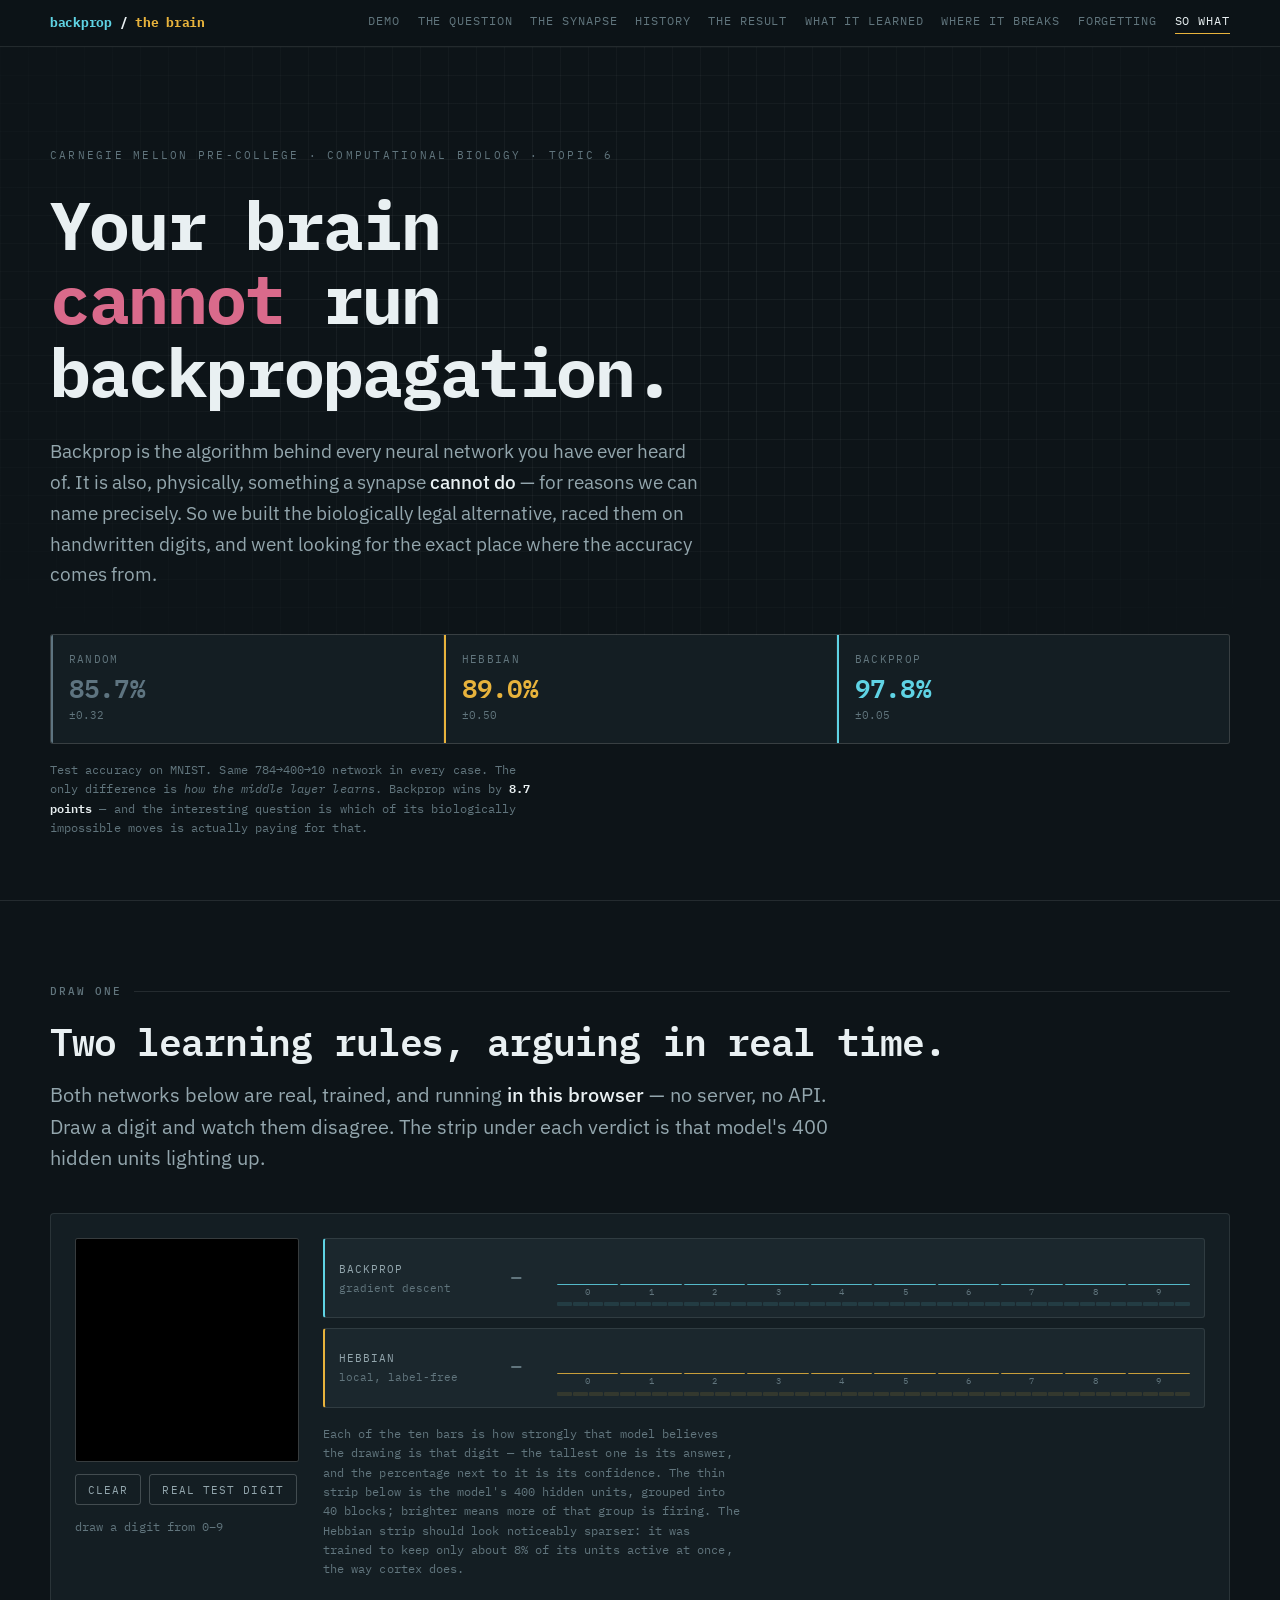
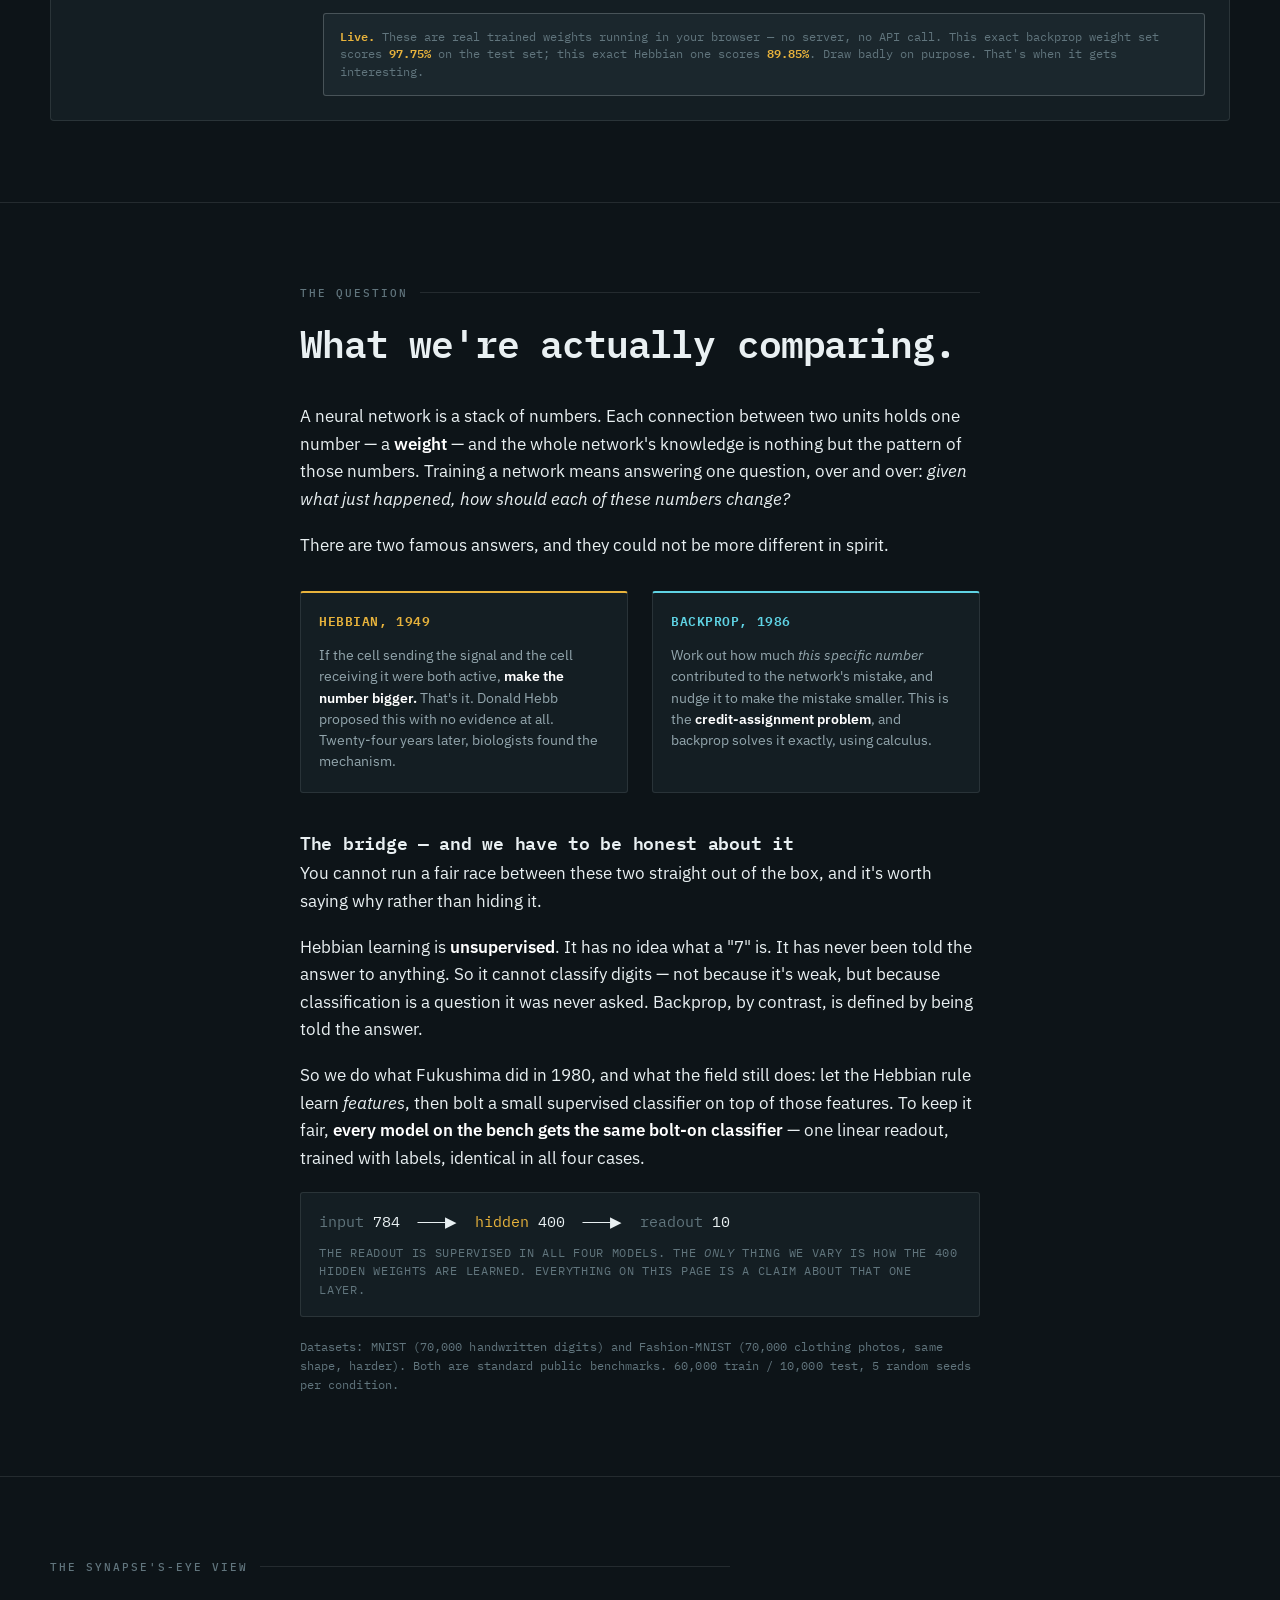
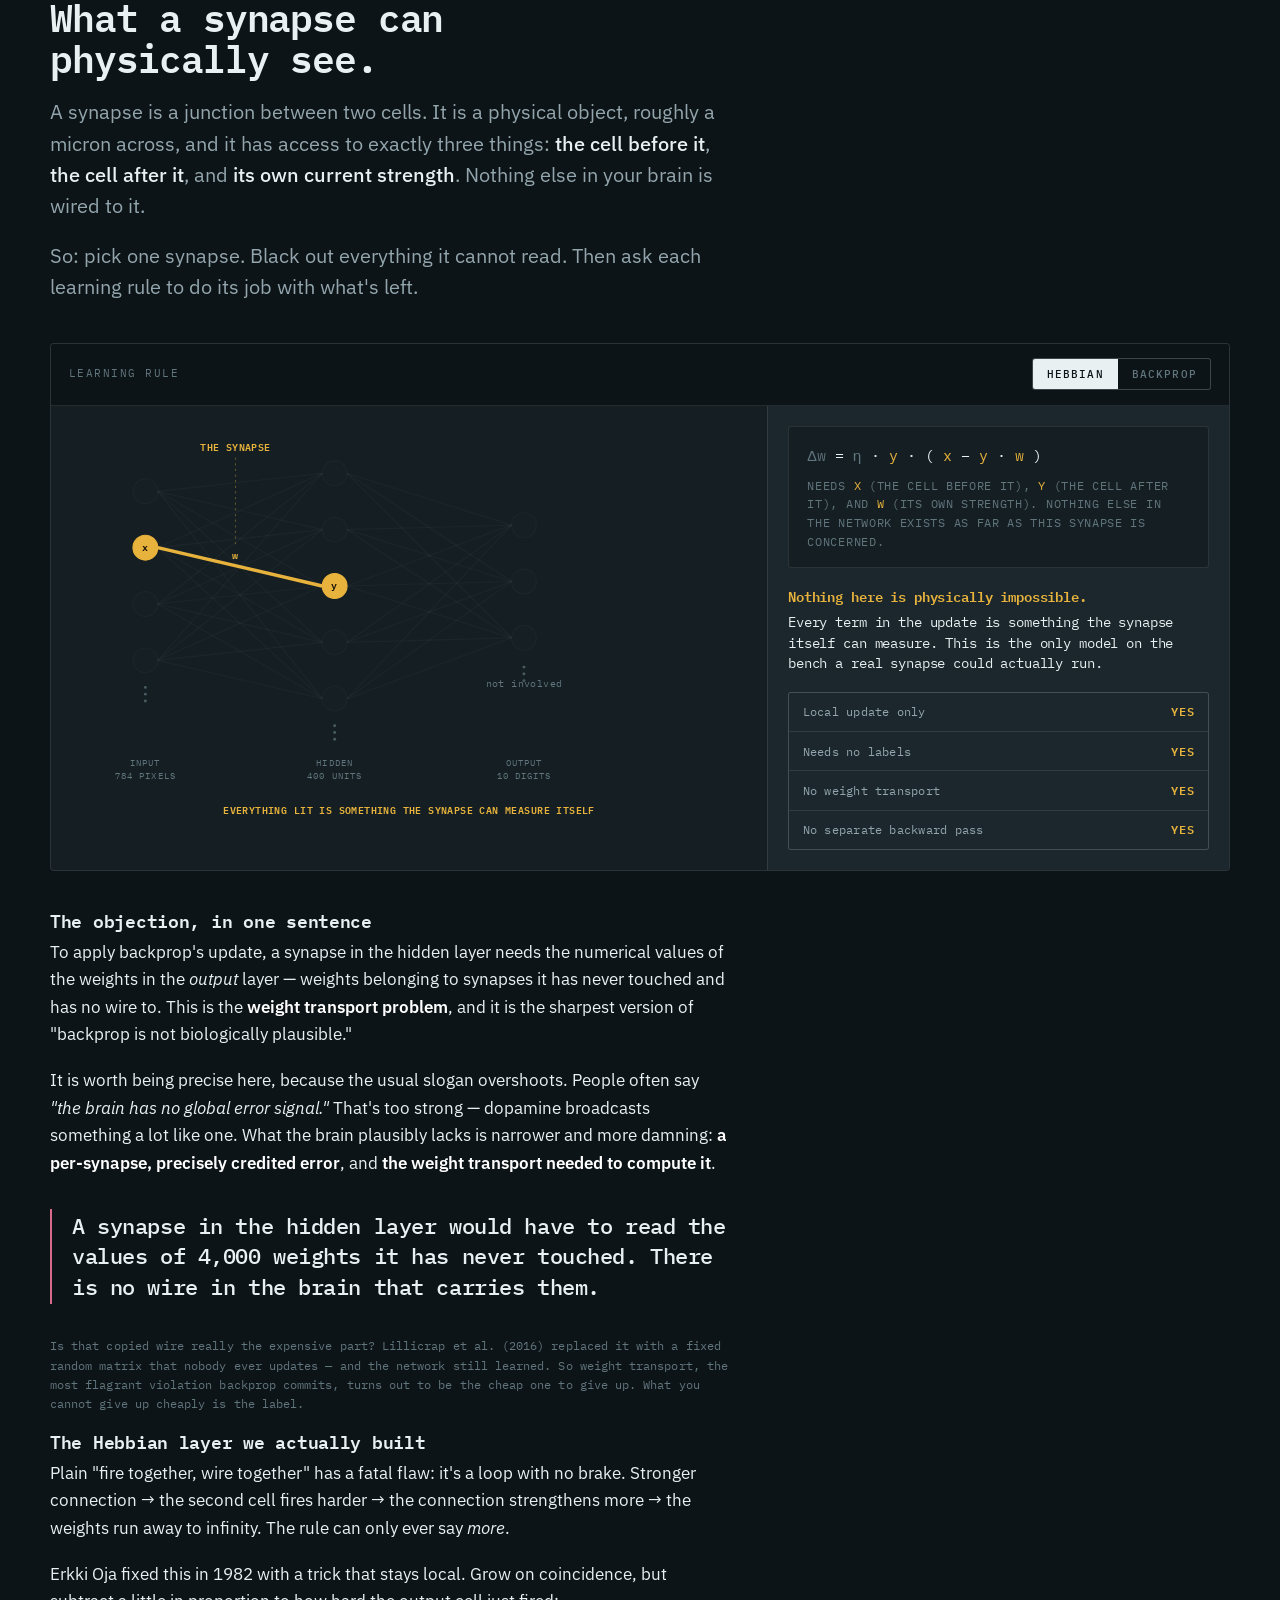
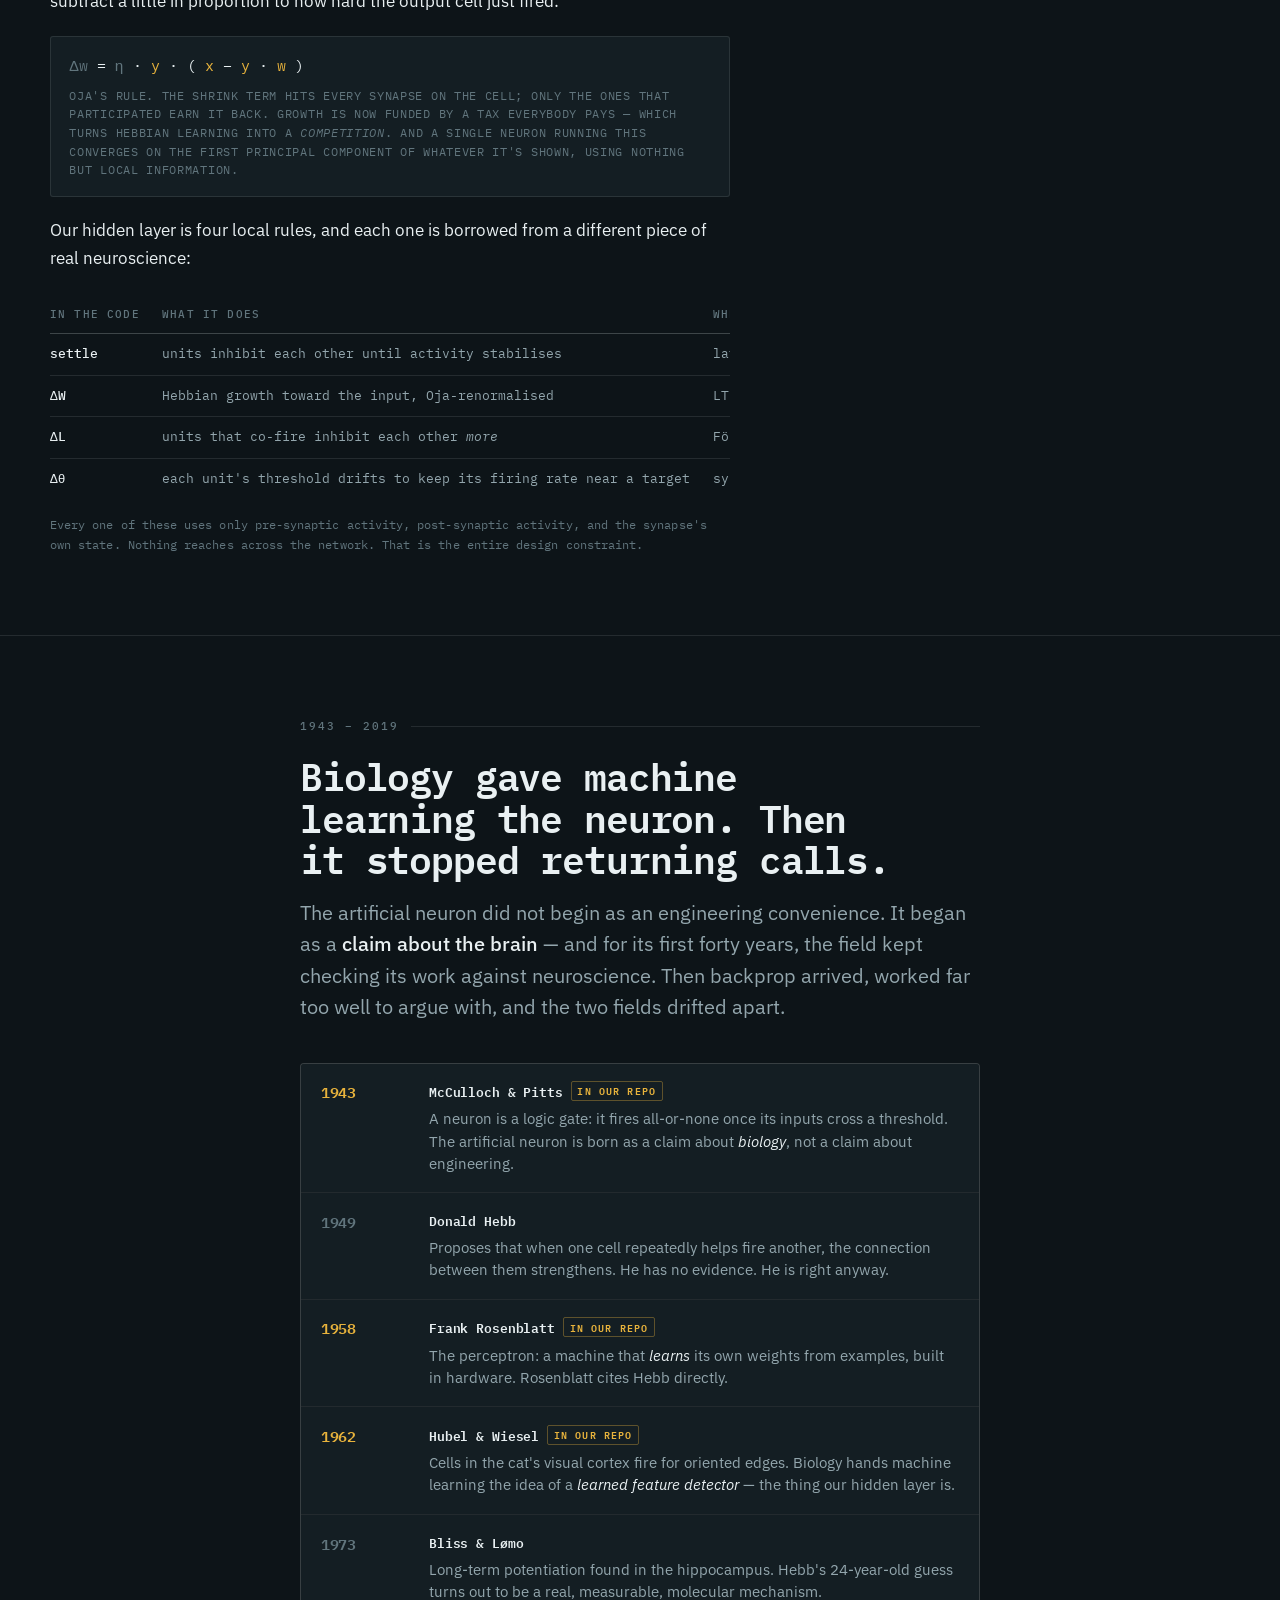
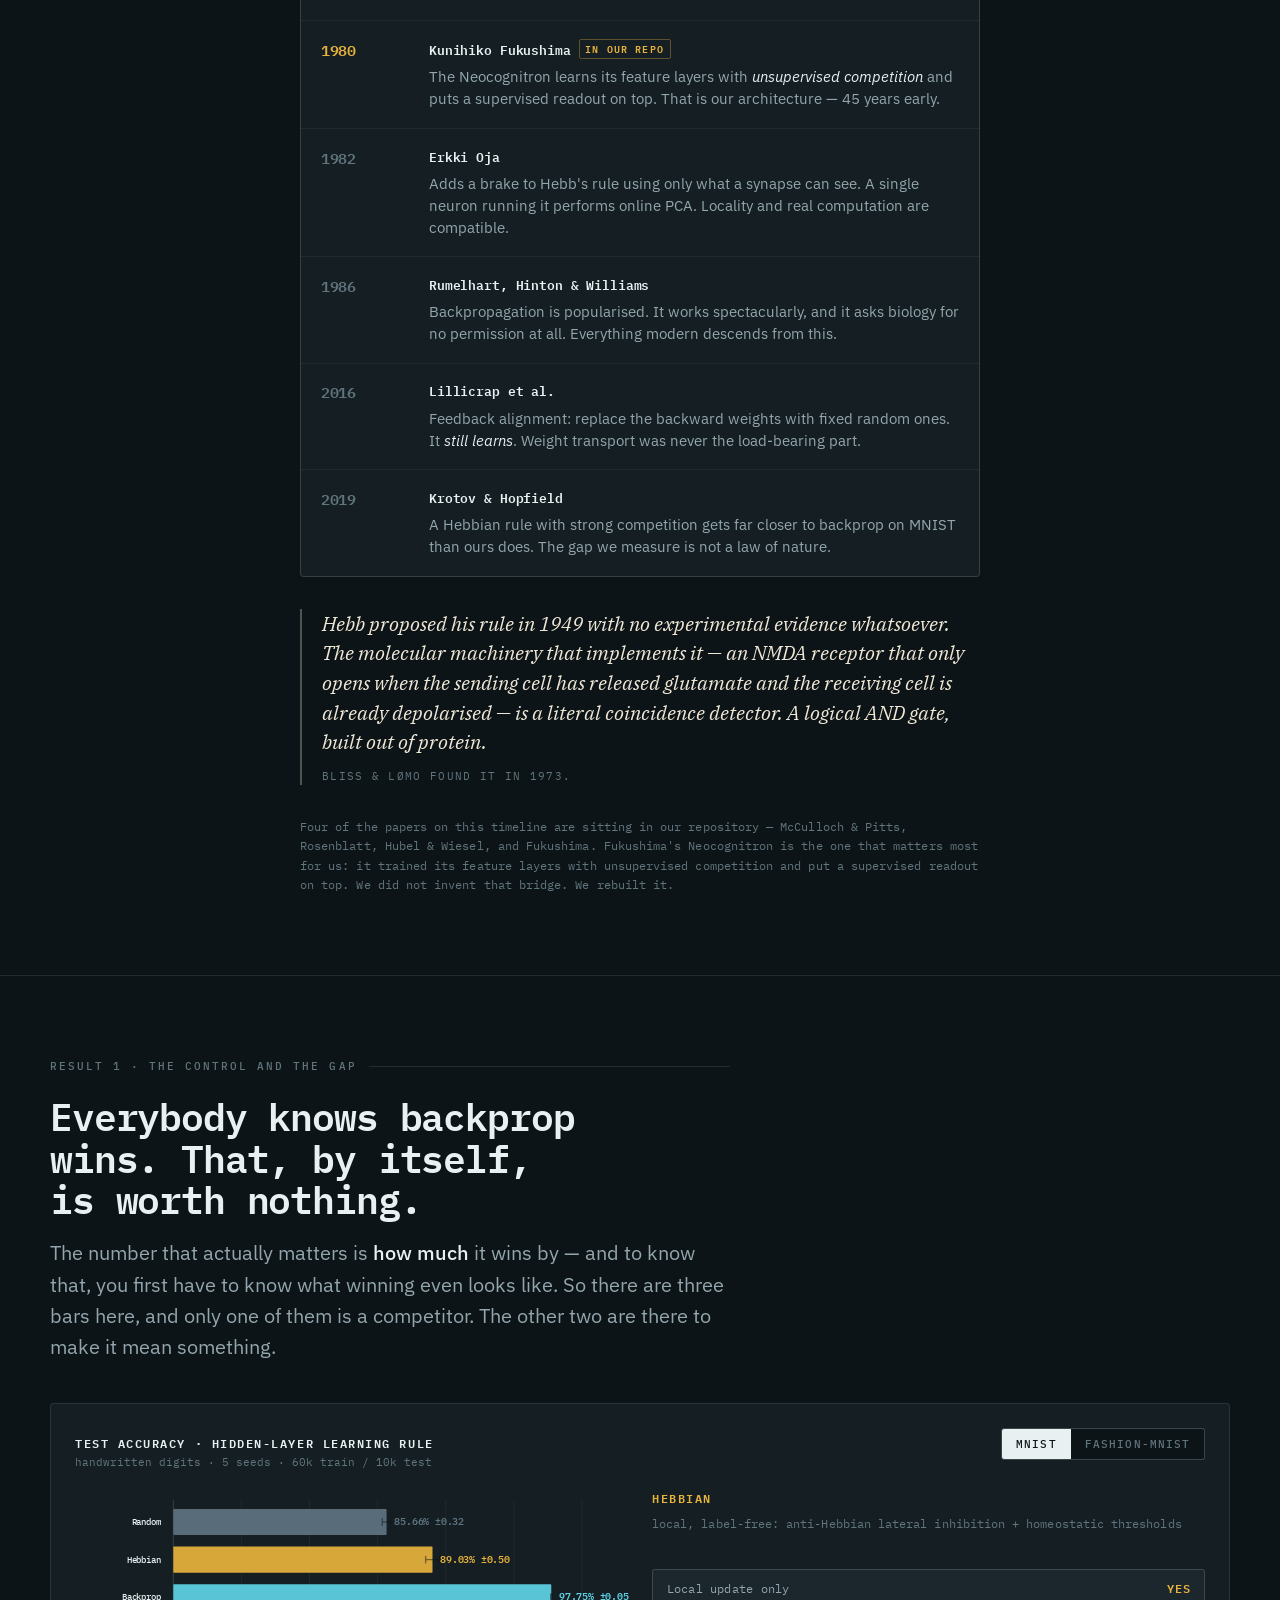
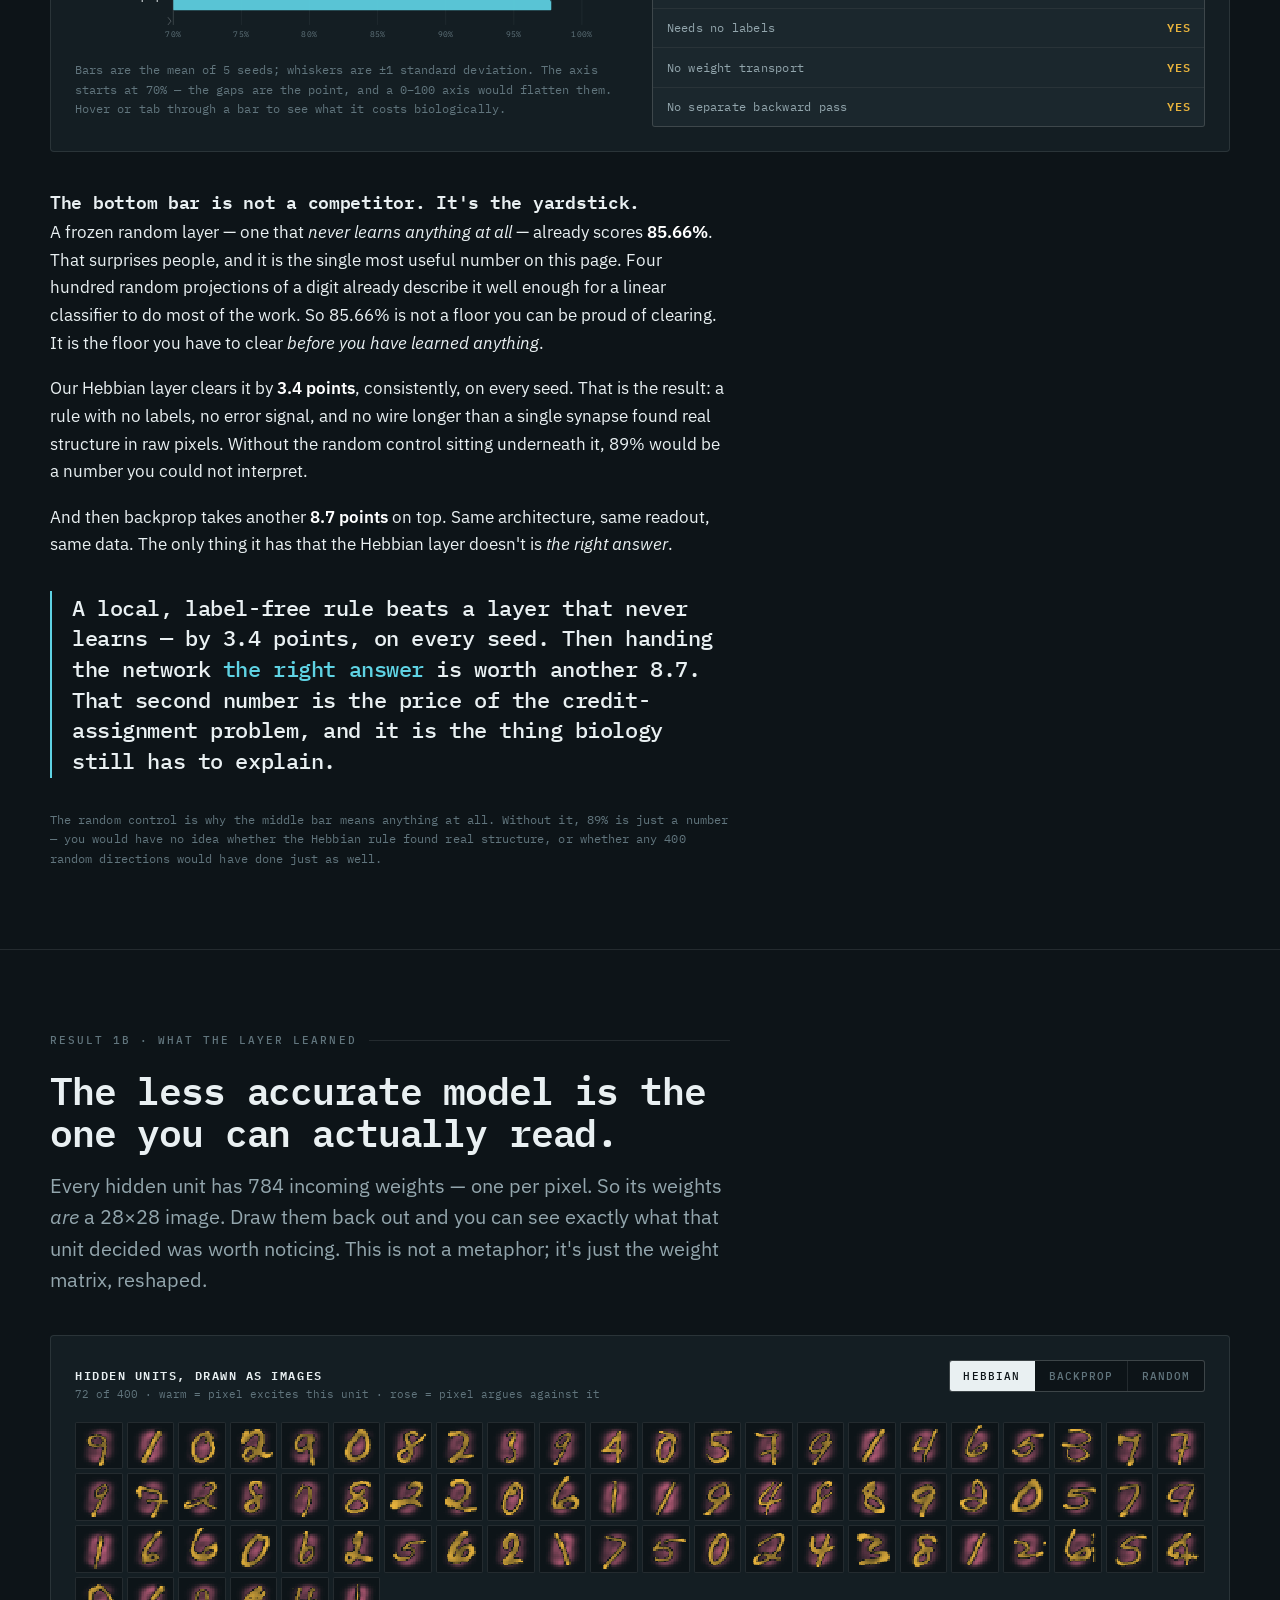
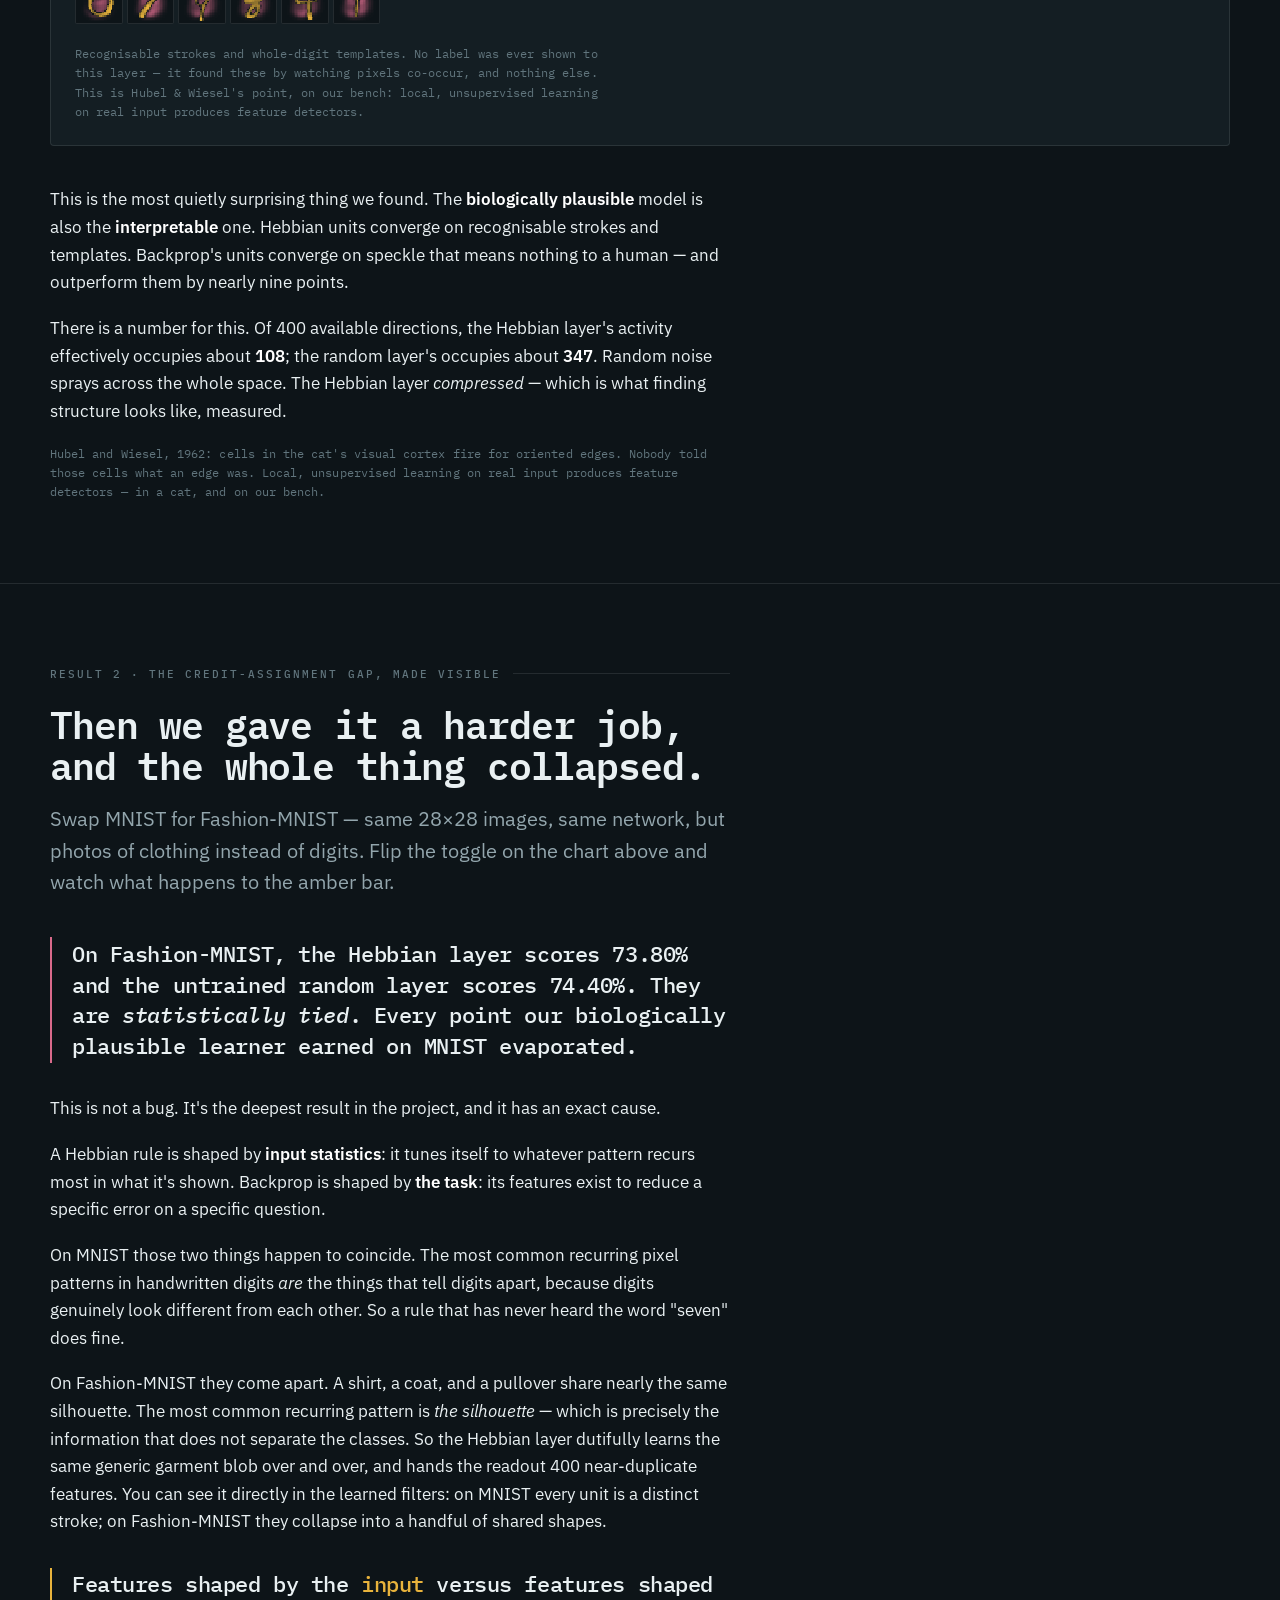
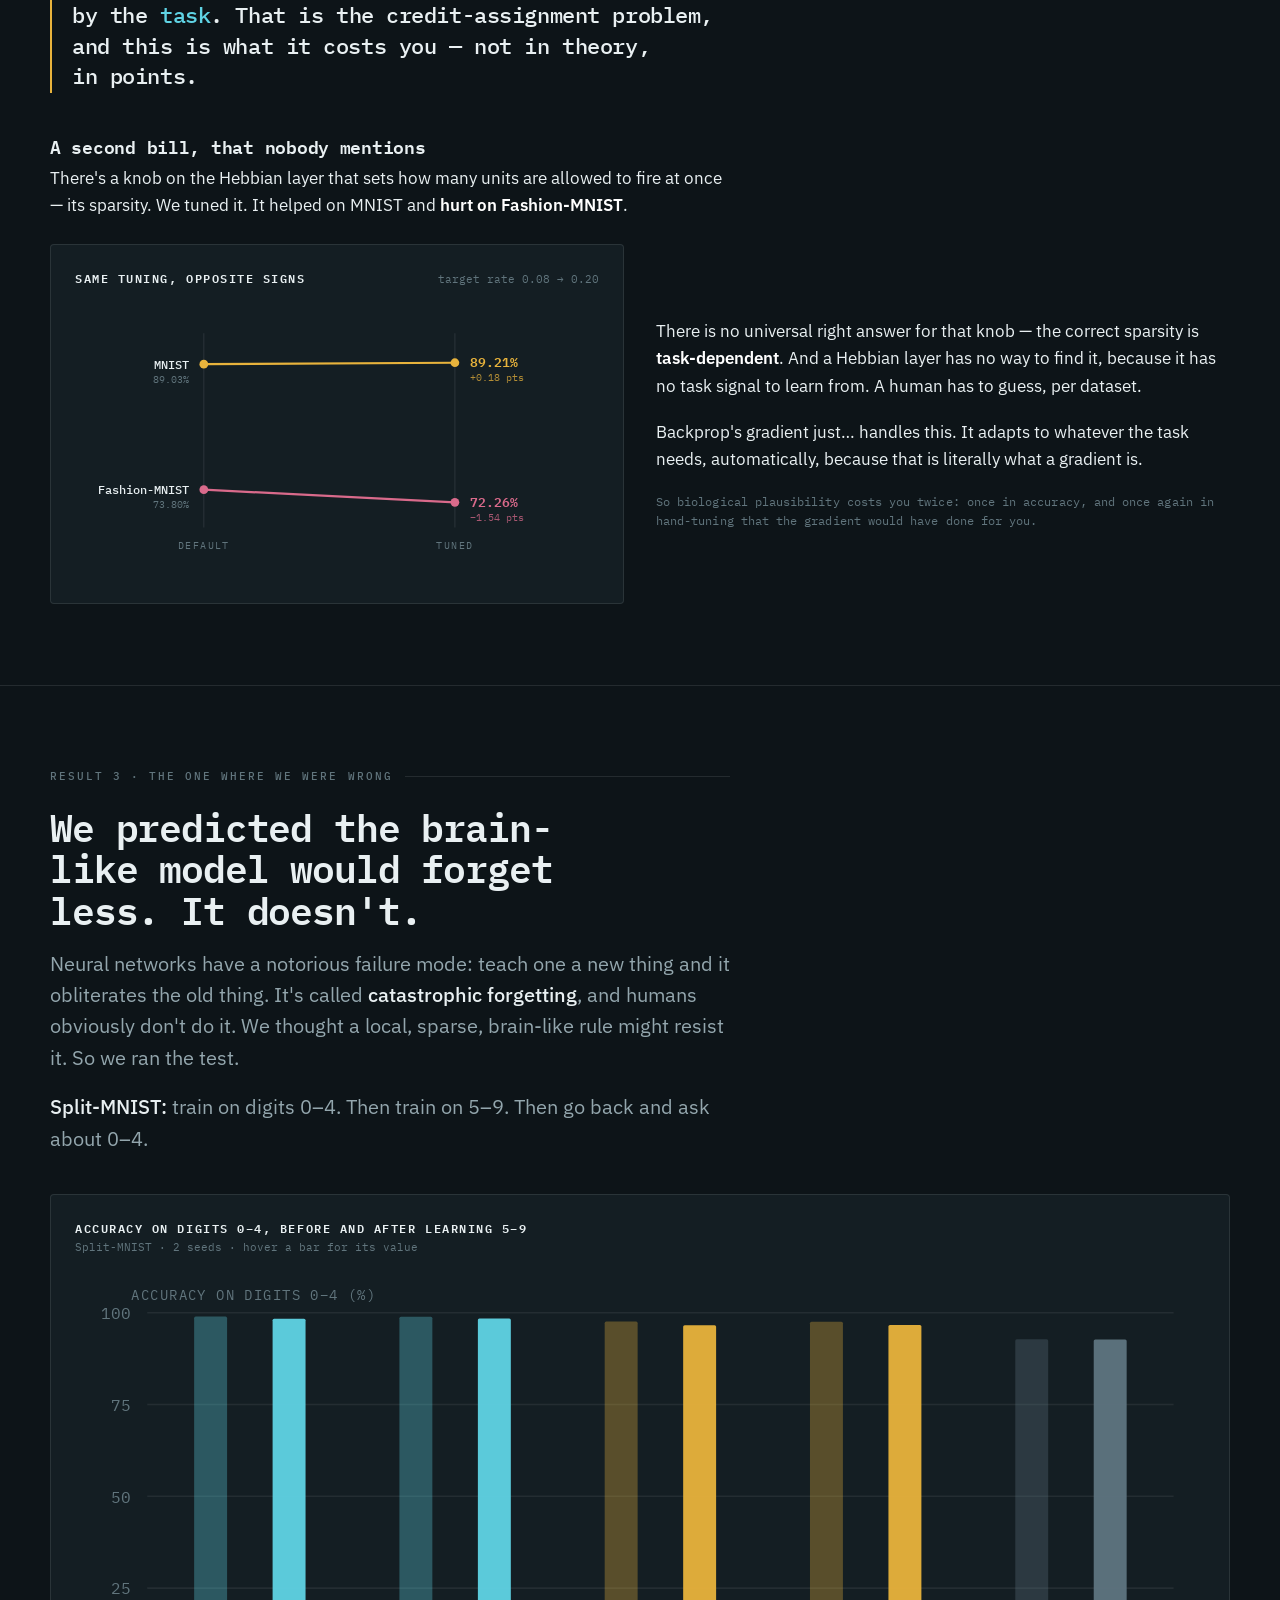
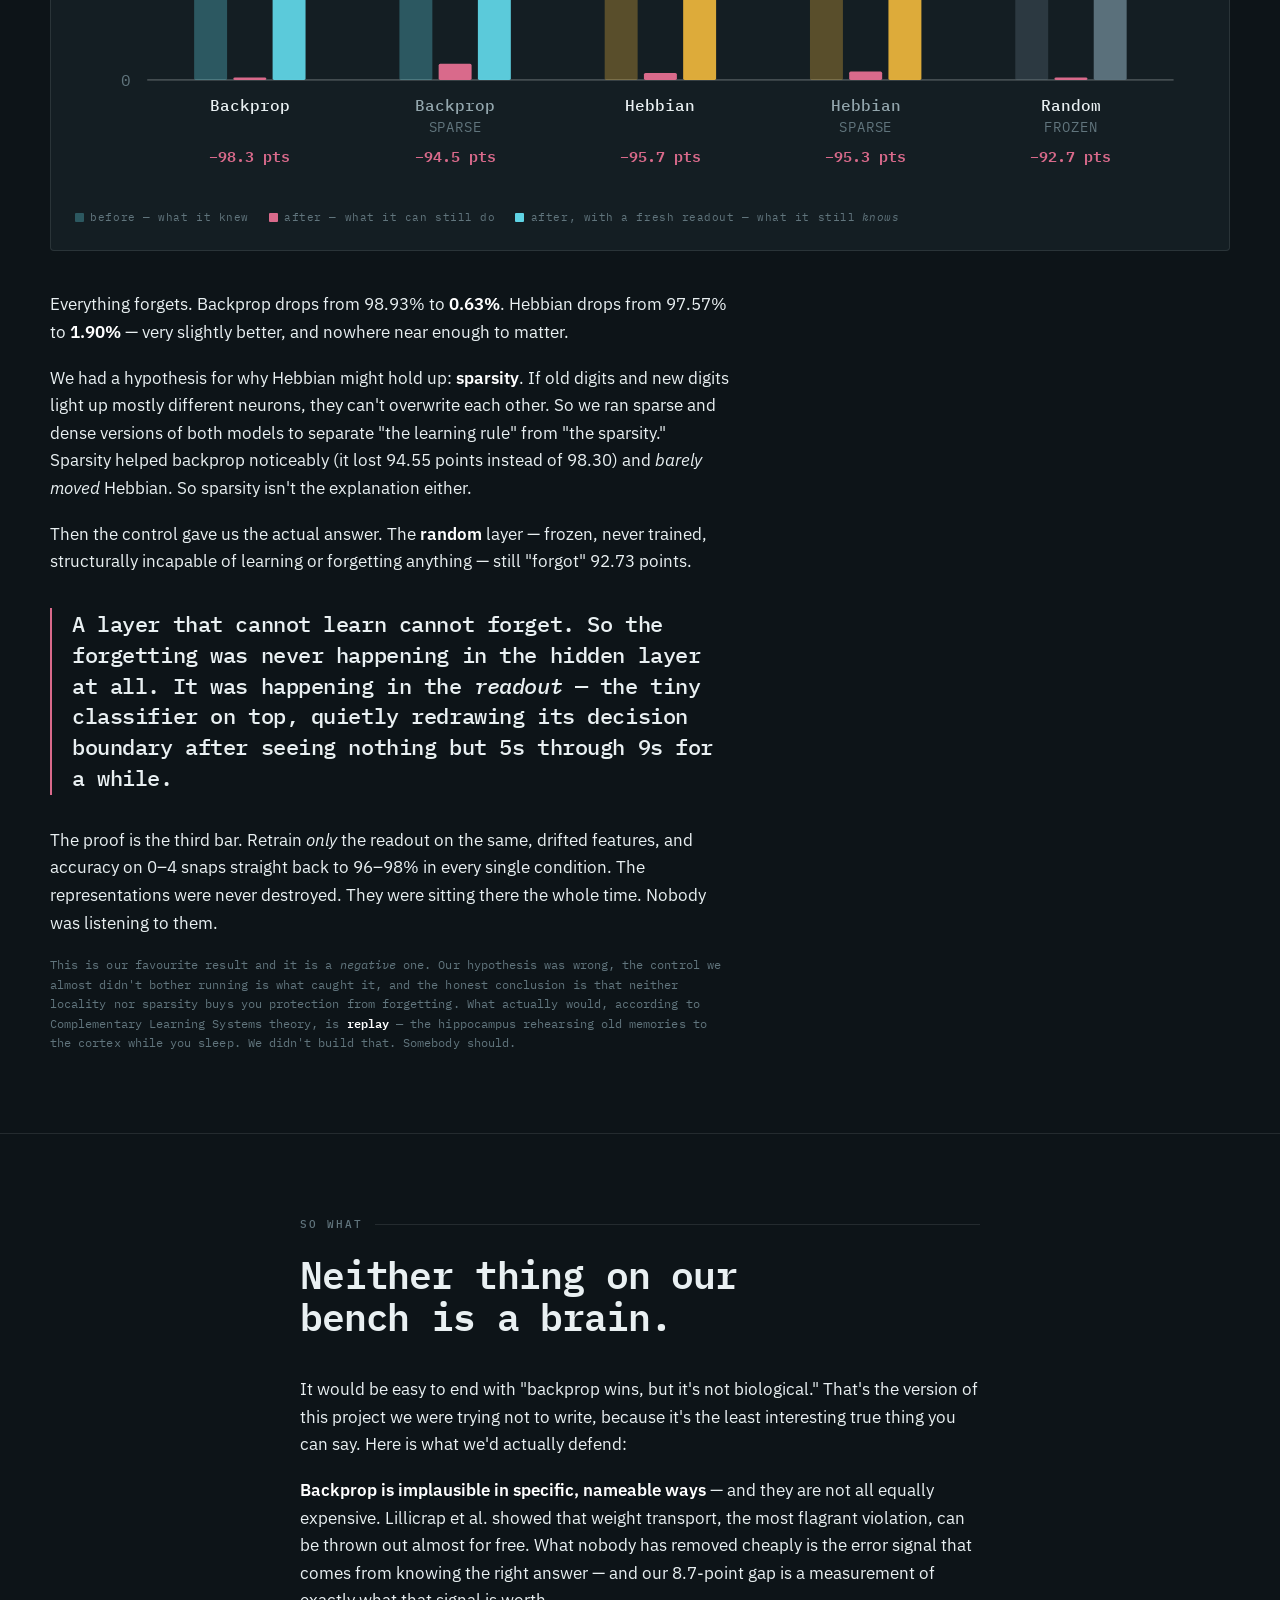
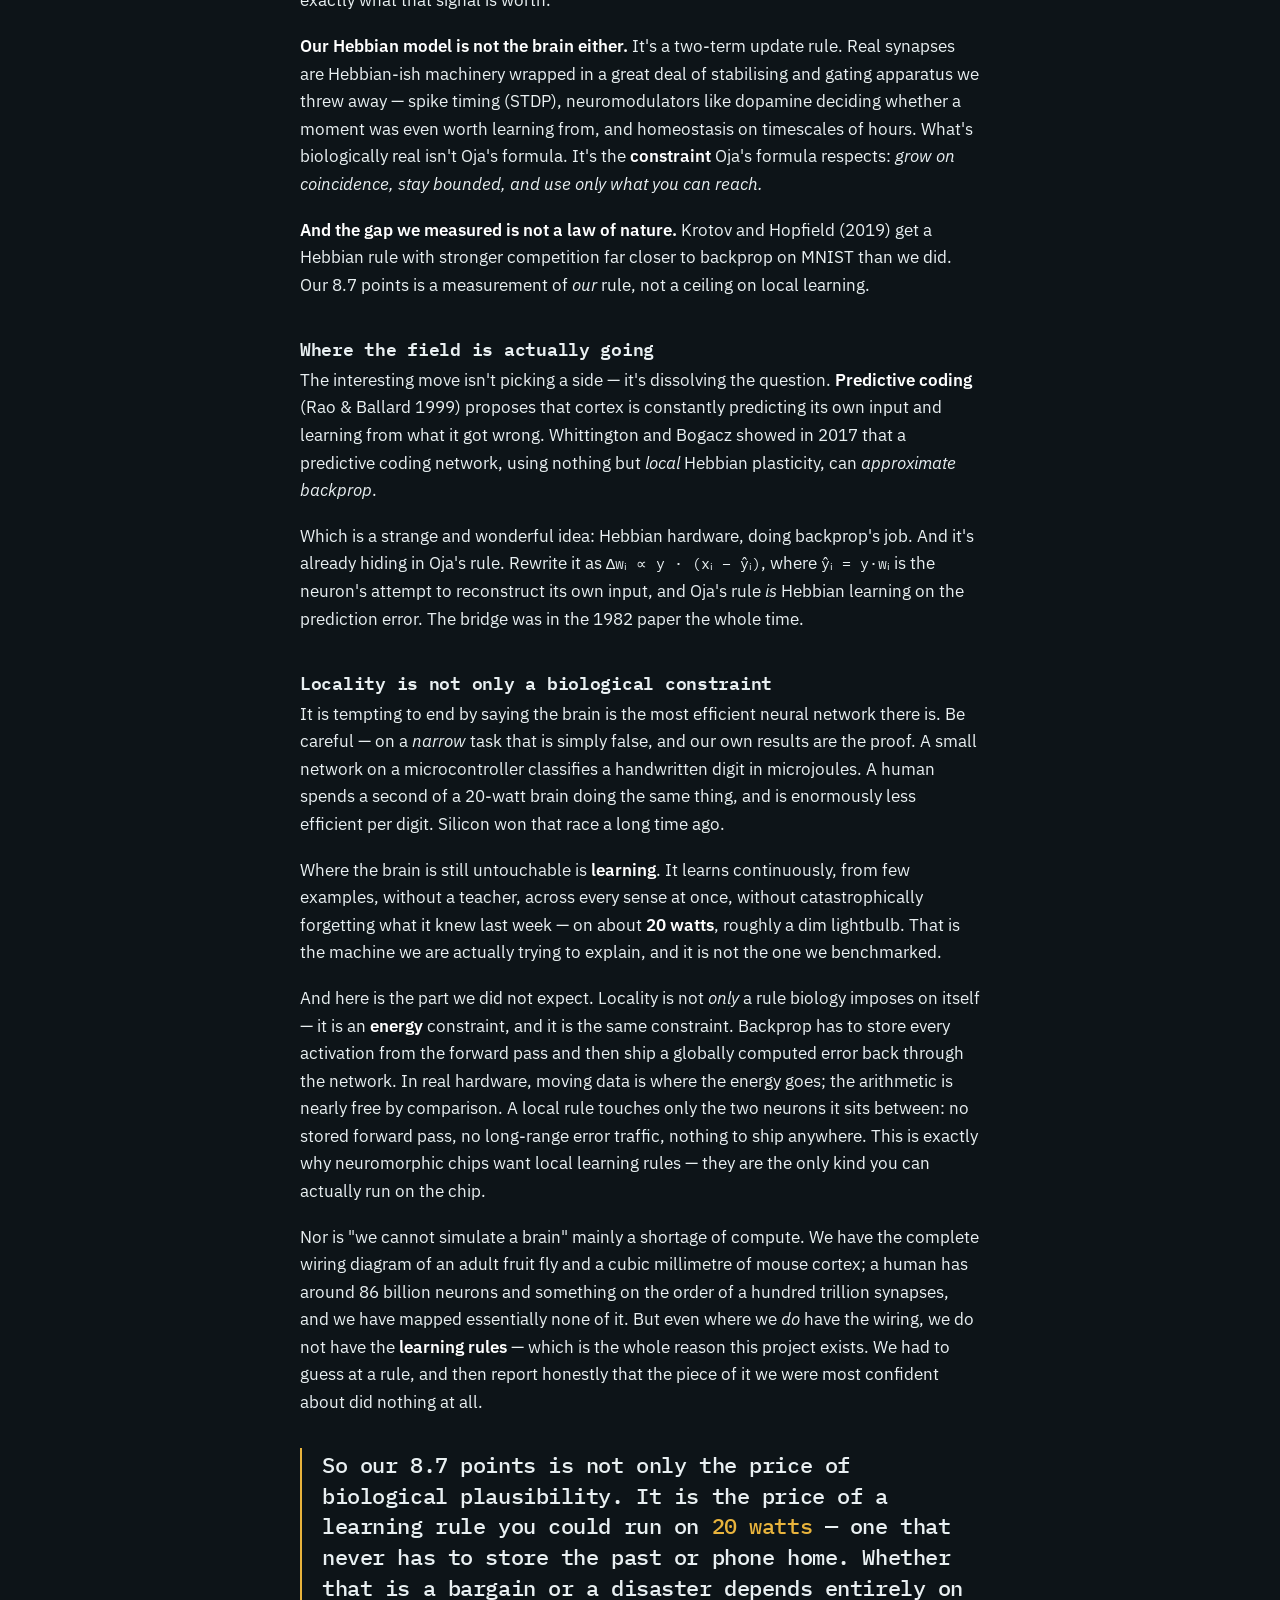
==== commit 584525f1: "Reframe the results section around a control and a gap, not a ladder The "ablation ladder" framing d" ====
--- a/docs/index.html
+++ b/docs/index.html
@@ -383,12 +383,12 @@
 <section id="ladder">
   <div class="wide">
     <div class="section-head rise" style="width:var(--col); margin-inline:0;">
-      <div class="eyebrow">Result 1 · the ablation ladder</div>
-      <h2>Not "who wins." Which illegal move is doing the work.</h2>
+      <div class="eyebrow">Result 1 · the control and the gap</div>
+      <h2>Everybody knows backprop wins. That, by itself, is worth nothing.</h2>
       <p class="lede">
-        Everybody knows backprop wins. That result is worth nothing on its own. So instead we built a
-        <strong>ladder</strong>: start from a layer that cannot learn at all, and add back one piece
-        of biologically impossible machinery at a time. Then watch where the accuracy actually jumps.
+        The number that actually matters is <strong>how much</strong> it wins by — and to know that, you
+        first have to know what winning even looks like. So there are three bars here, and only one of
+        them is a competitor. The other two are there to make it mean something.
       </p>
     </div>
 
@@ -422,20 +422,24 @@
     </div>
 
     <div class="wrap rise" style="margin-top:2.5rem; margin-inline:0;">
-      <p>
-        Read it from the bottom. A frozen random layer — one that <em>never learns anything</em> —
-        already gets <strong>85.66%</strong>, because 400 random projections of a digit are
-        already a decent description of it. That's the bar. Anything that can't beat it hasn't
-        learned a thing.
-      </p>
-      <p>
-        Our Hebbian layer clears it by <strong>3.4 points</strong>, consistently, across every seed.
-        That is a real result: a rule with no labels, no error signal, and no wire longer than a
-        synapse found genuine structure in raw pixels.
-      </p>
-      <p>
-        Then you add back the global, label-driven error signal — and accuracy jumps
-        <strong>~8.7 points</strong> to 97.75%.
+      <h3>The bottom bar is not a competitor. It's the yardstick.</h3>
+      <p>
+        A frozen random layer — one that <em>never learns anything at all</em> — already scores
+        <strong>85.66%</strong>. That surprises people, and it is the single most useful number on this
+        page. Four hundred random projections of a digit already describe it well enough for a linear
+        classifier to do most of the work. So 85.66% is not a floor you can be proud of clearing. It is
+        the floor you have to clear <em>before you have learned anything</em>.
+      </p>
+      <p>
+        Our Hebbian layer clears it by <strong>3.4 points</strong>, consistently, on every seed. That is
+        the result: a rule with no labels, no error signal, and no wire longer than a single synapse
+        found real structure in raw pixels. Without the random control sitting underneath it, 89% would
+        be a number you could not interpret.
+      </p>
+      <p>
+        And then backprop takes another <strong>8.7 points</strong> on top. Same architecture, same
+        readout, same data. The only thing it has that the Hebbian layer doesn't is <em>the right
+        answer</em>.
       </p>
 
       <div class="finding machine">
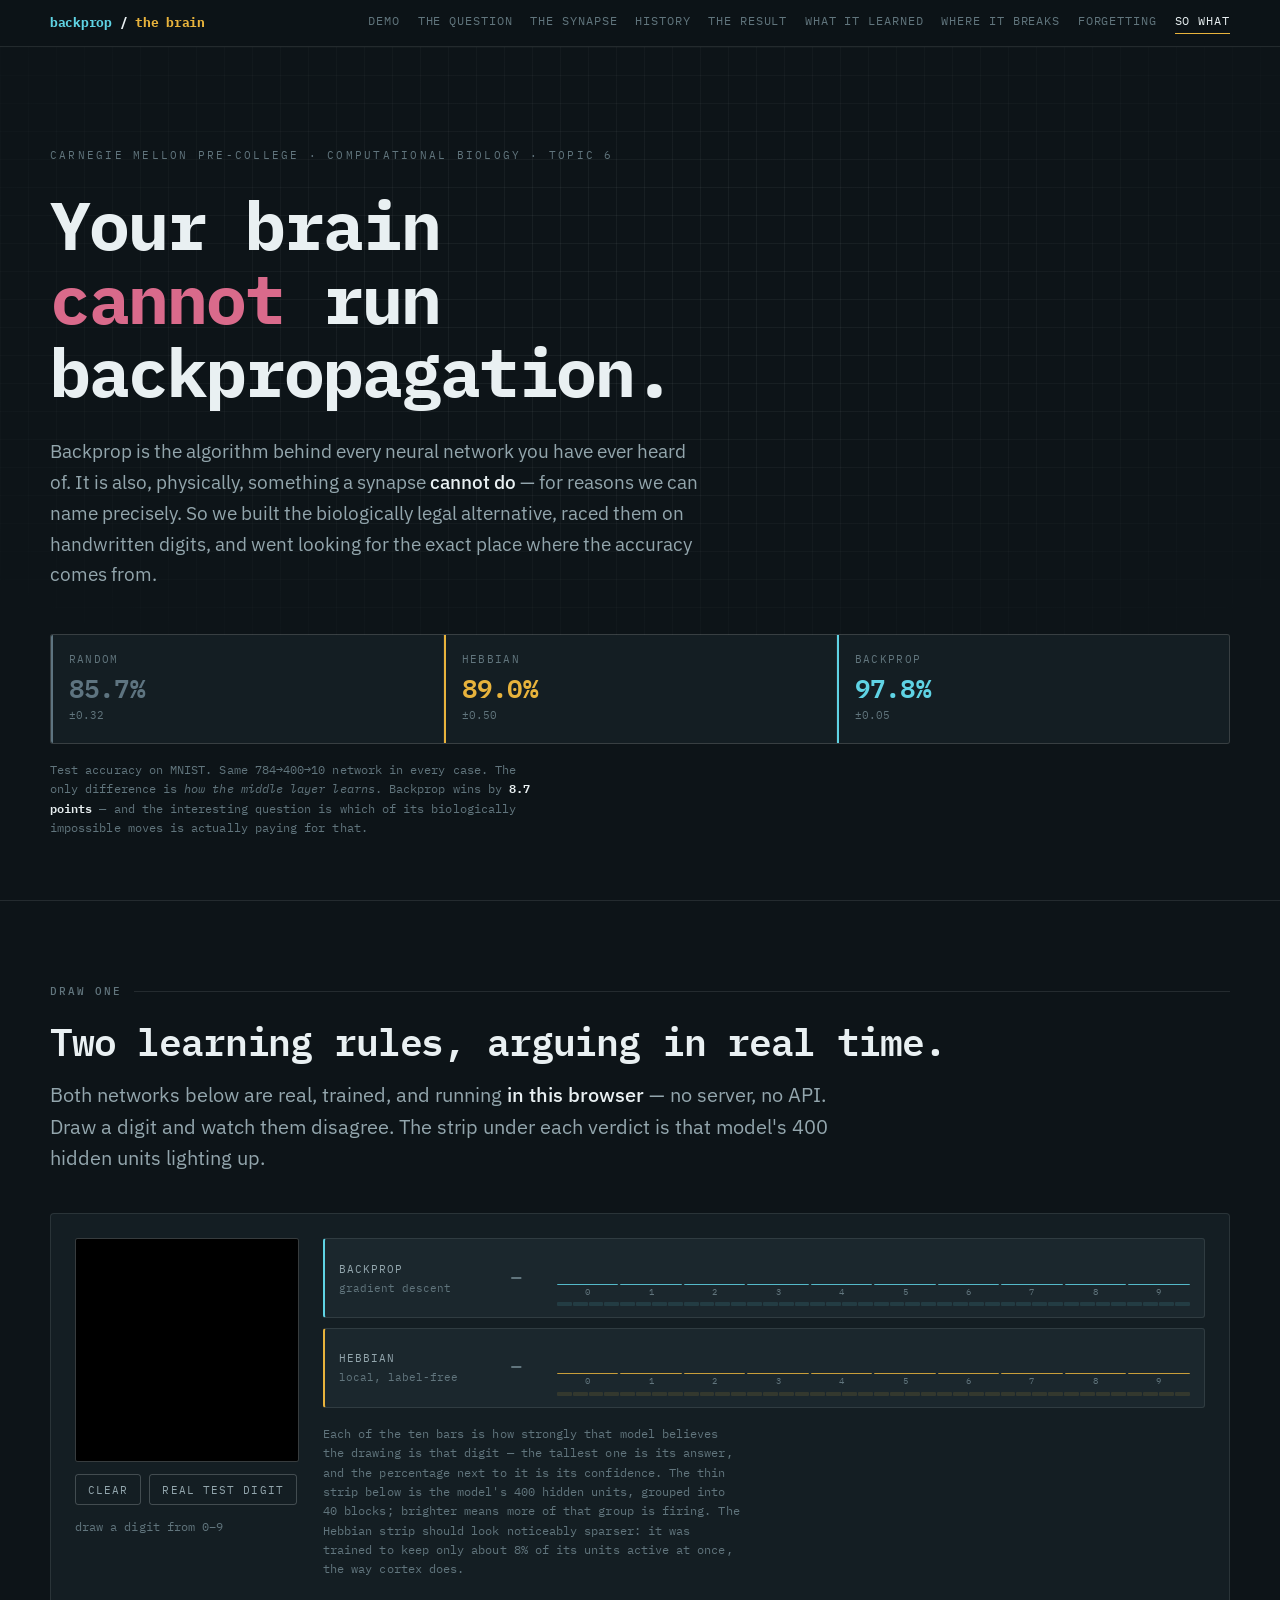
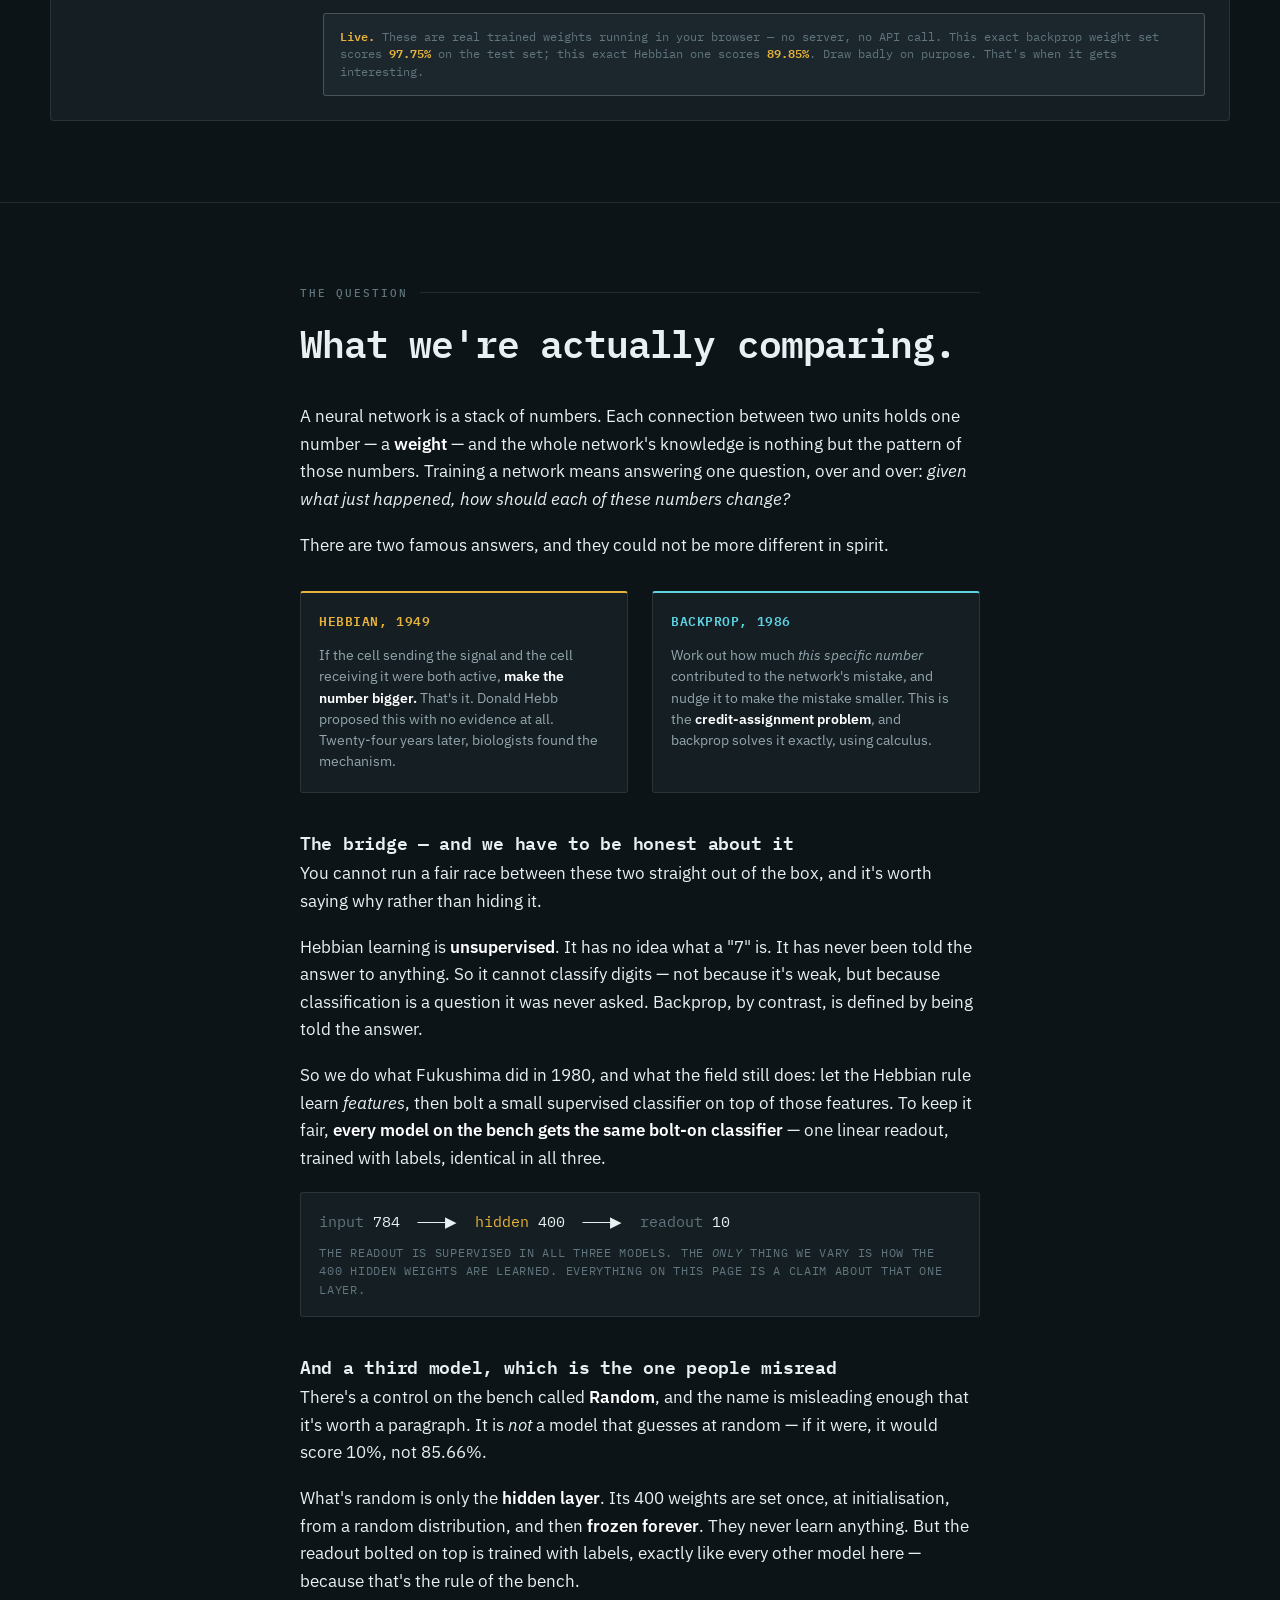
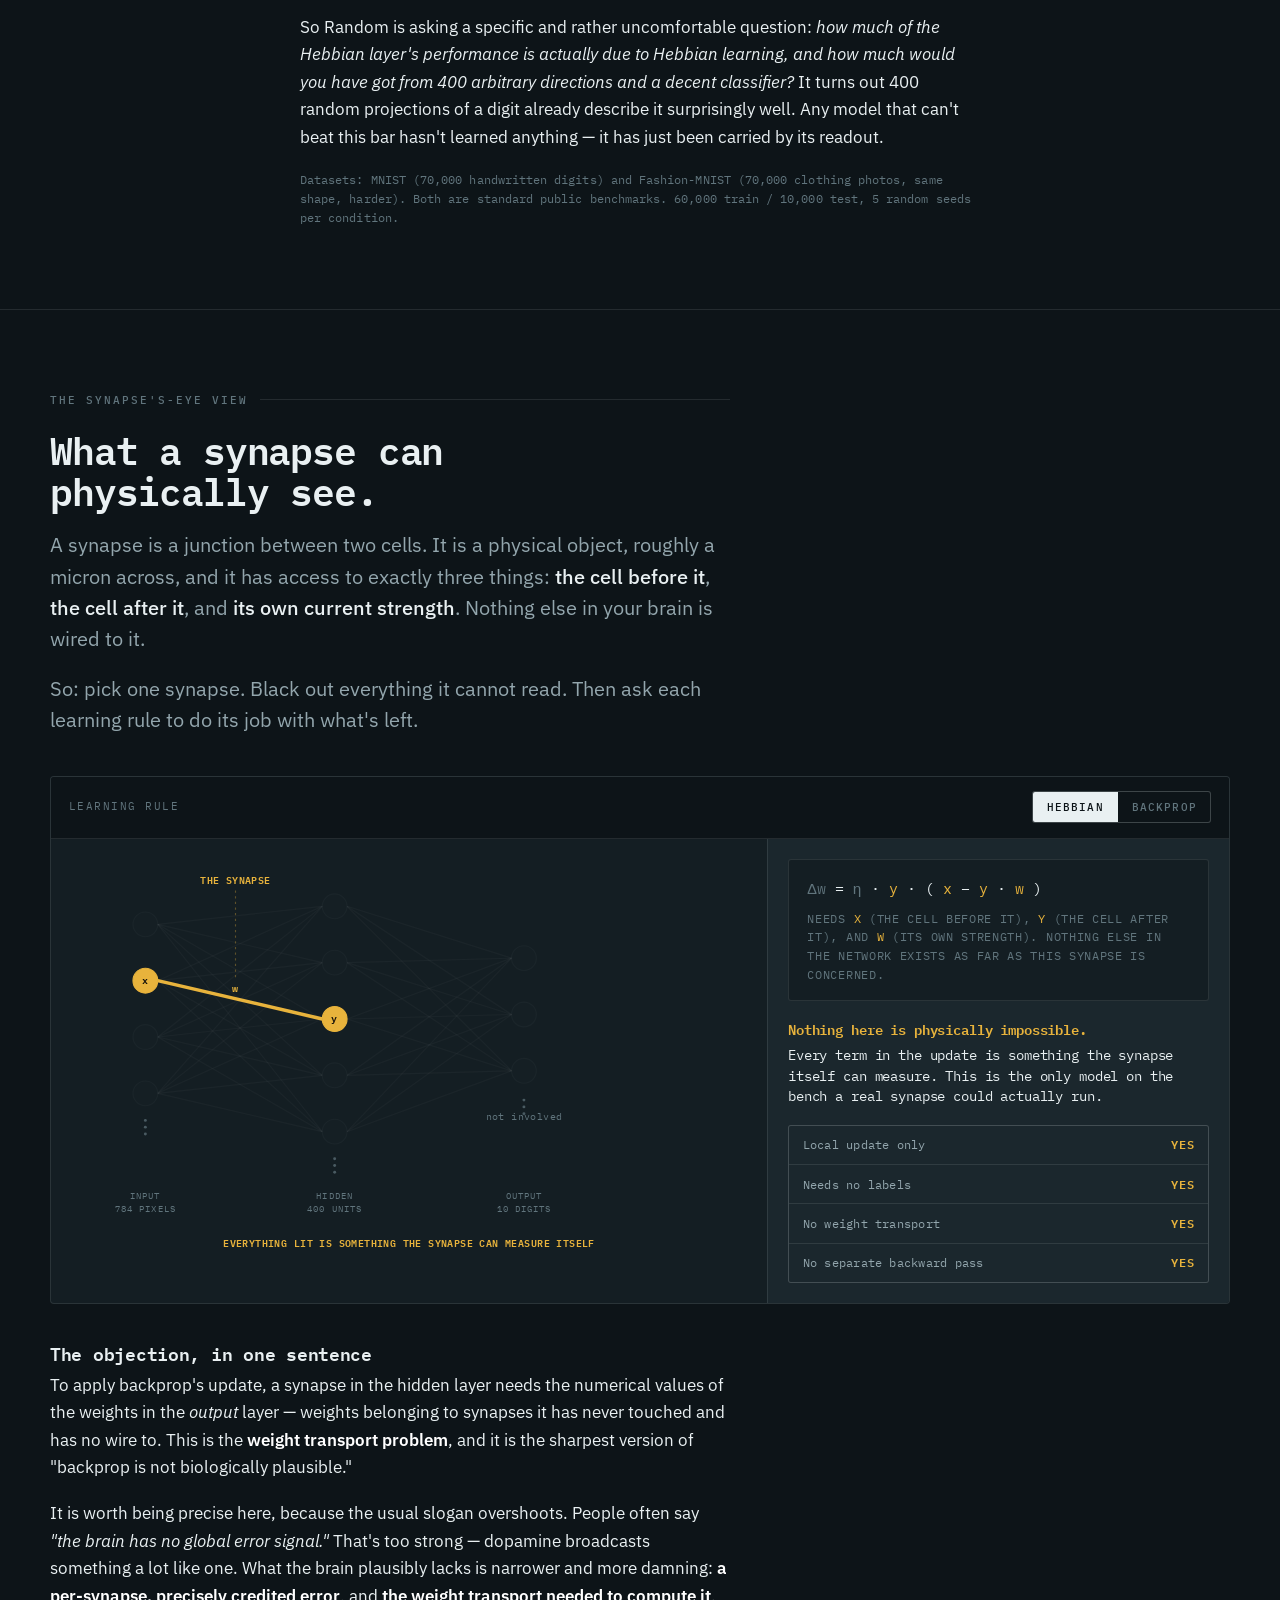
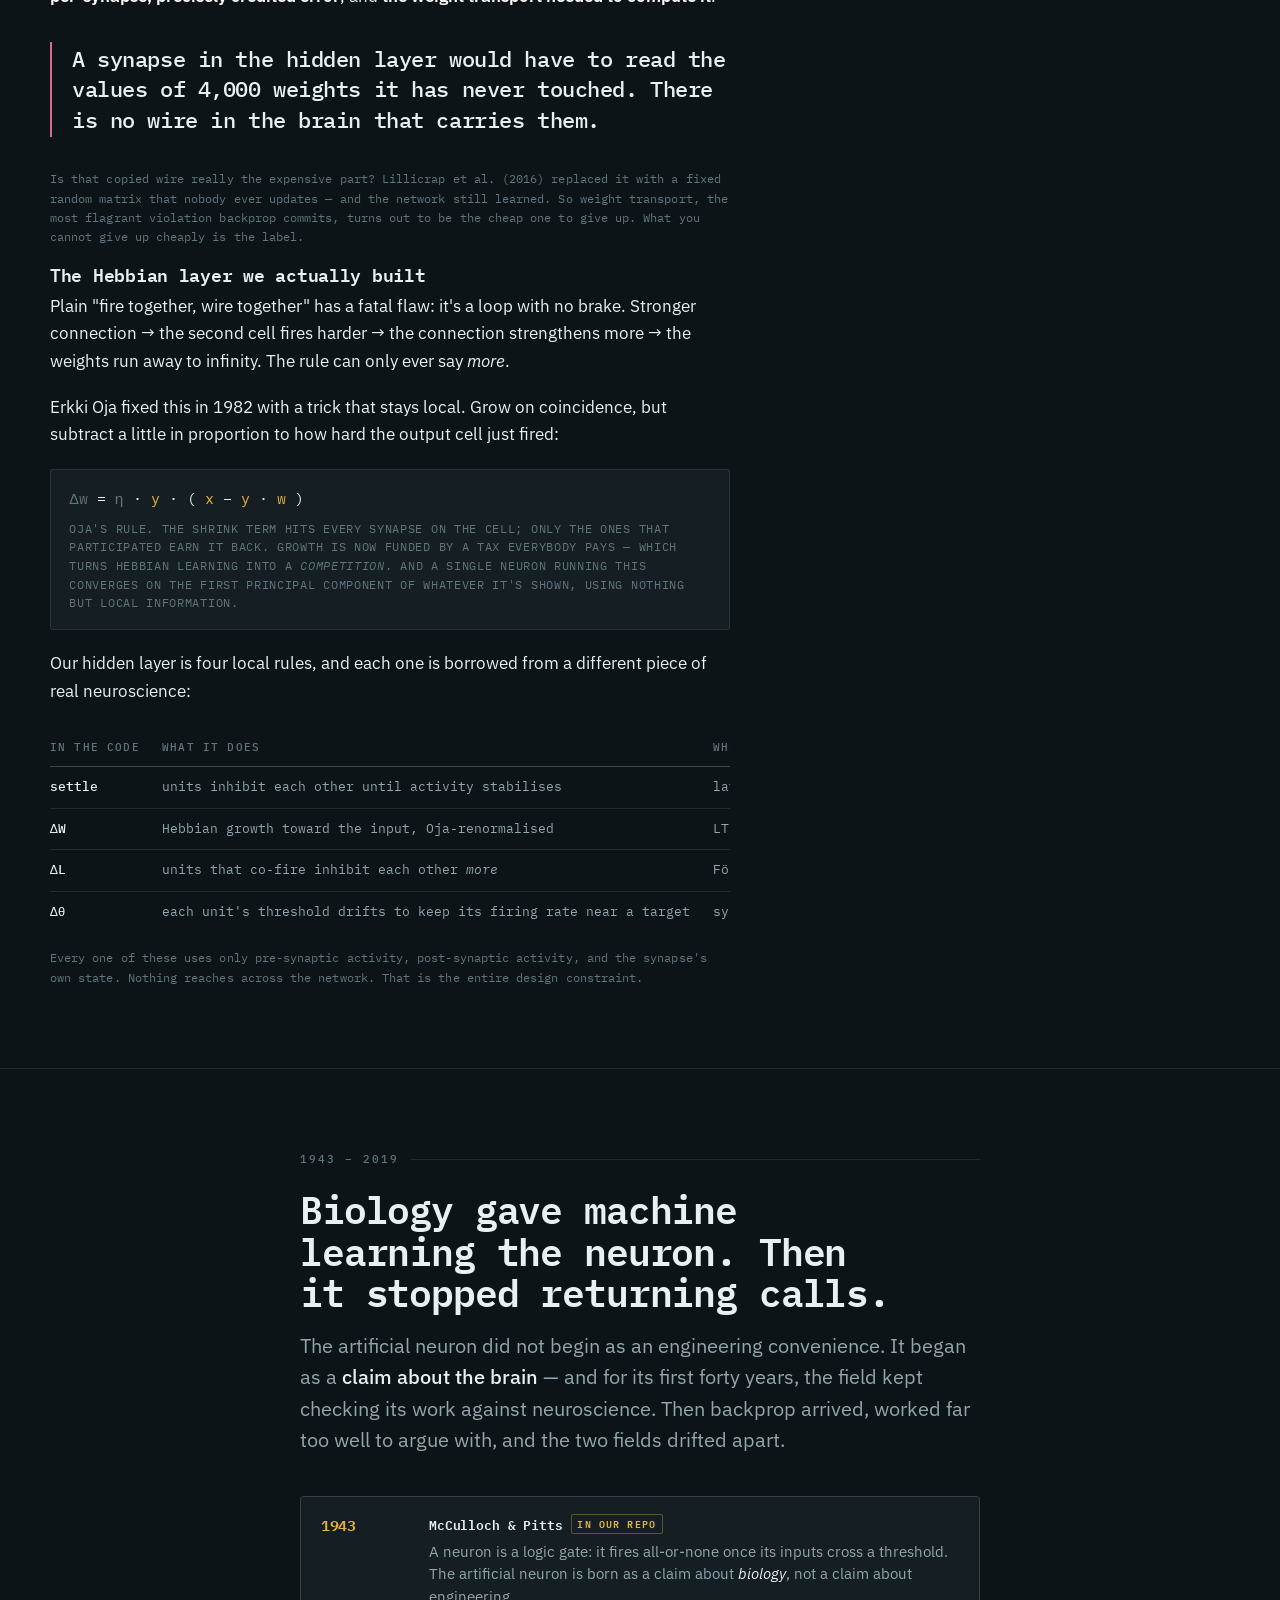
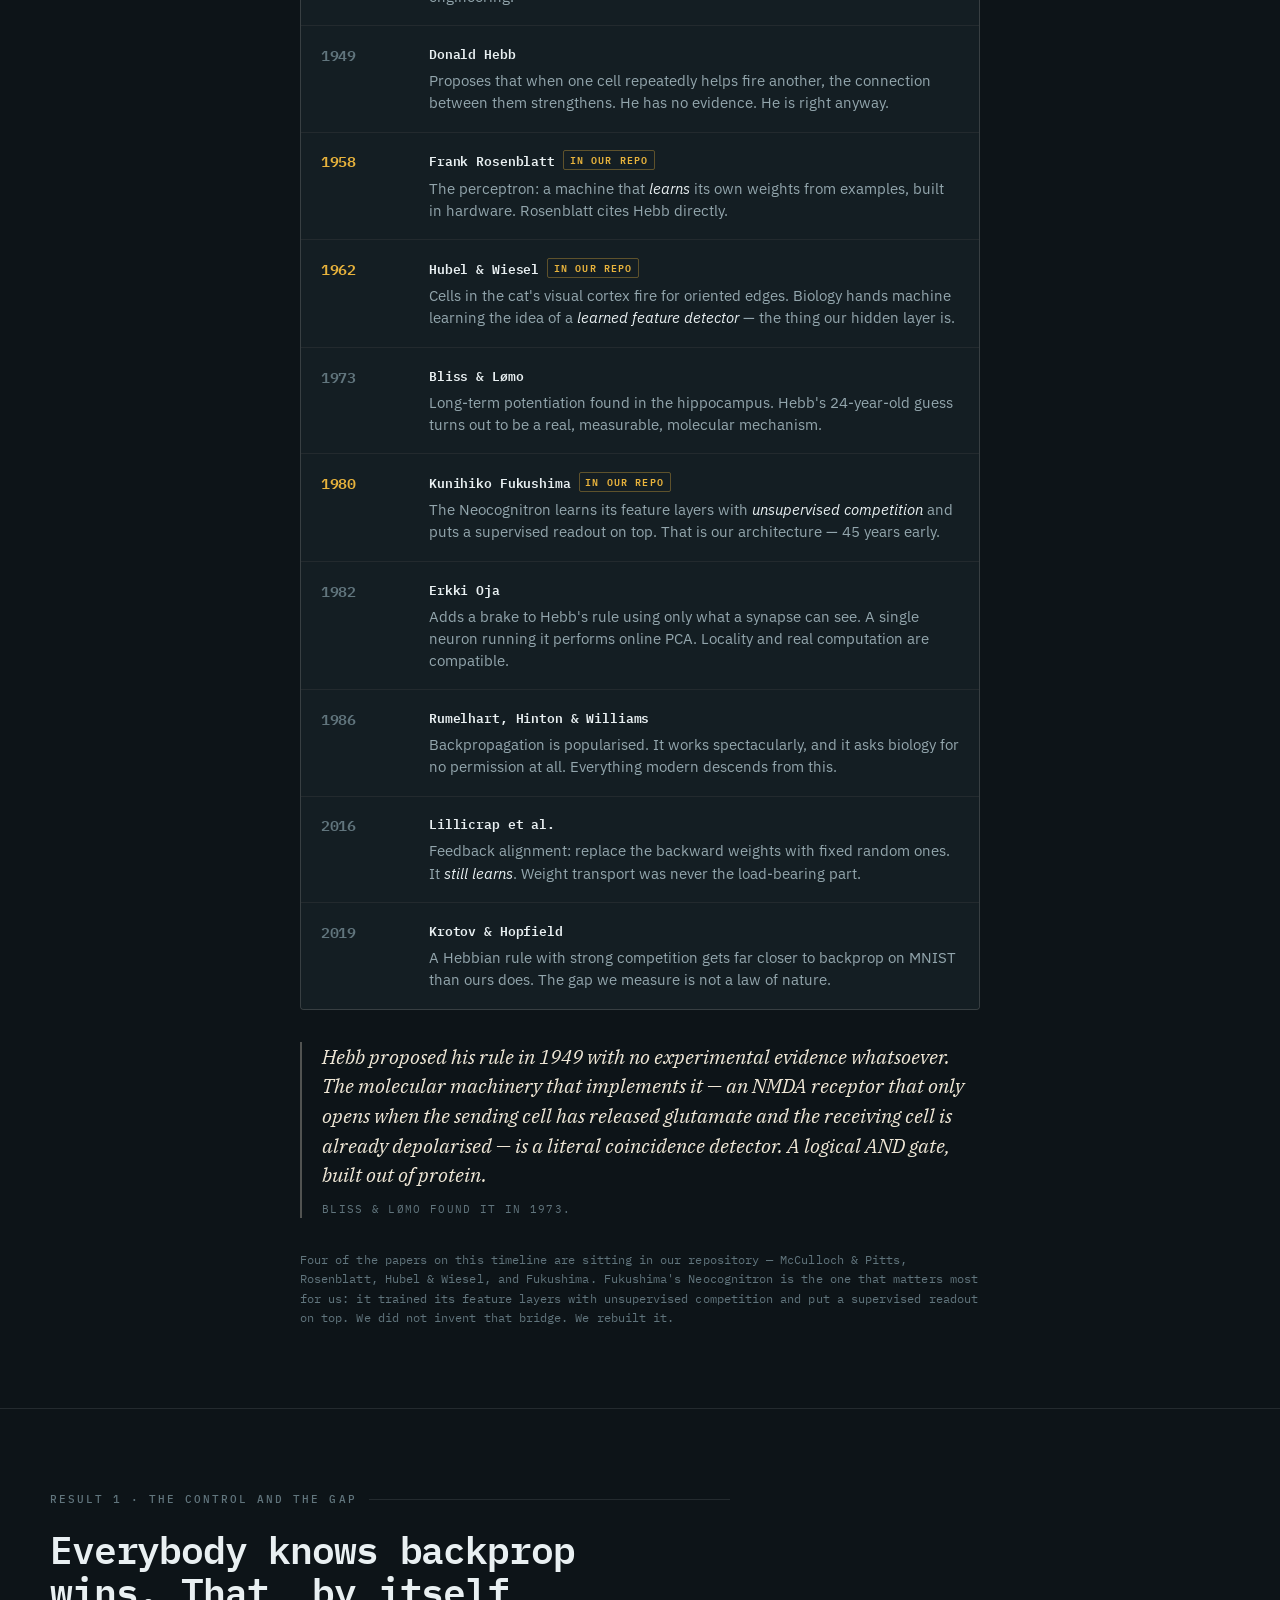
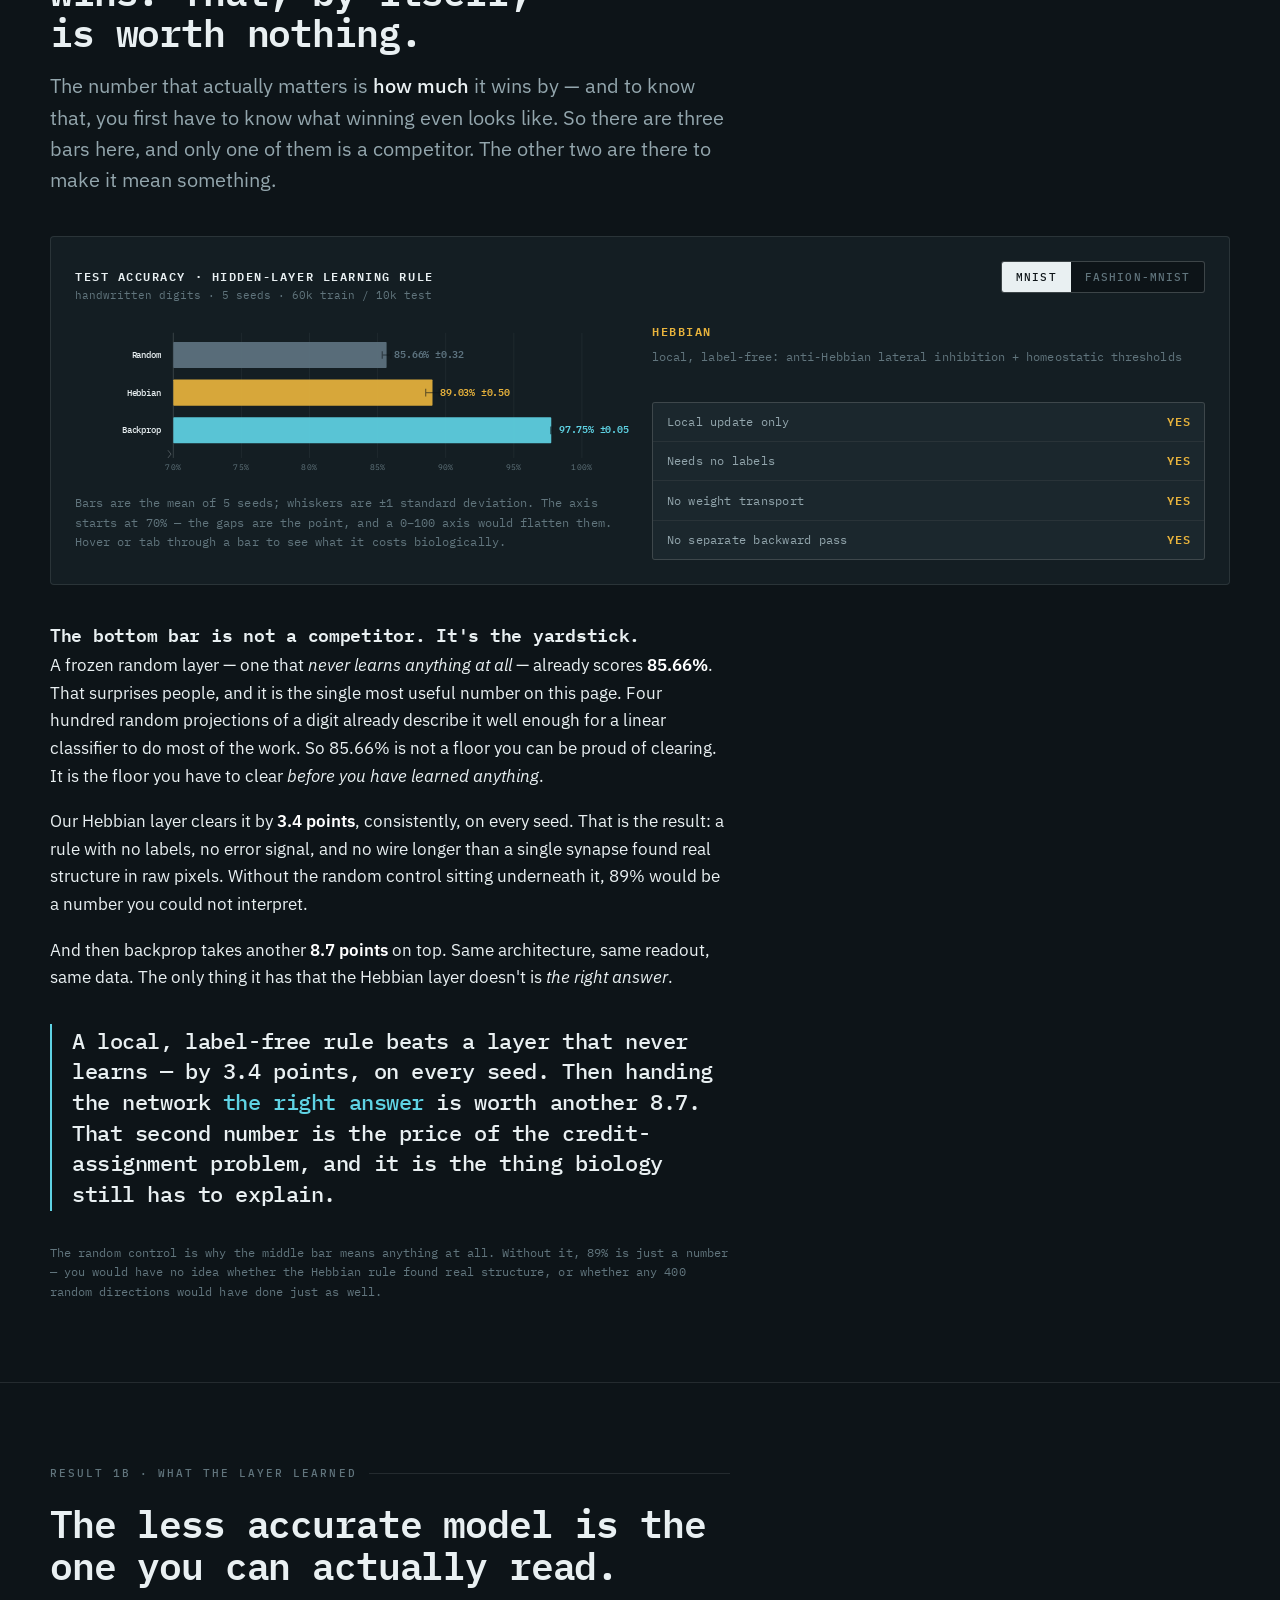
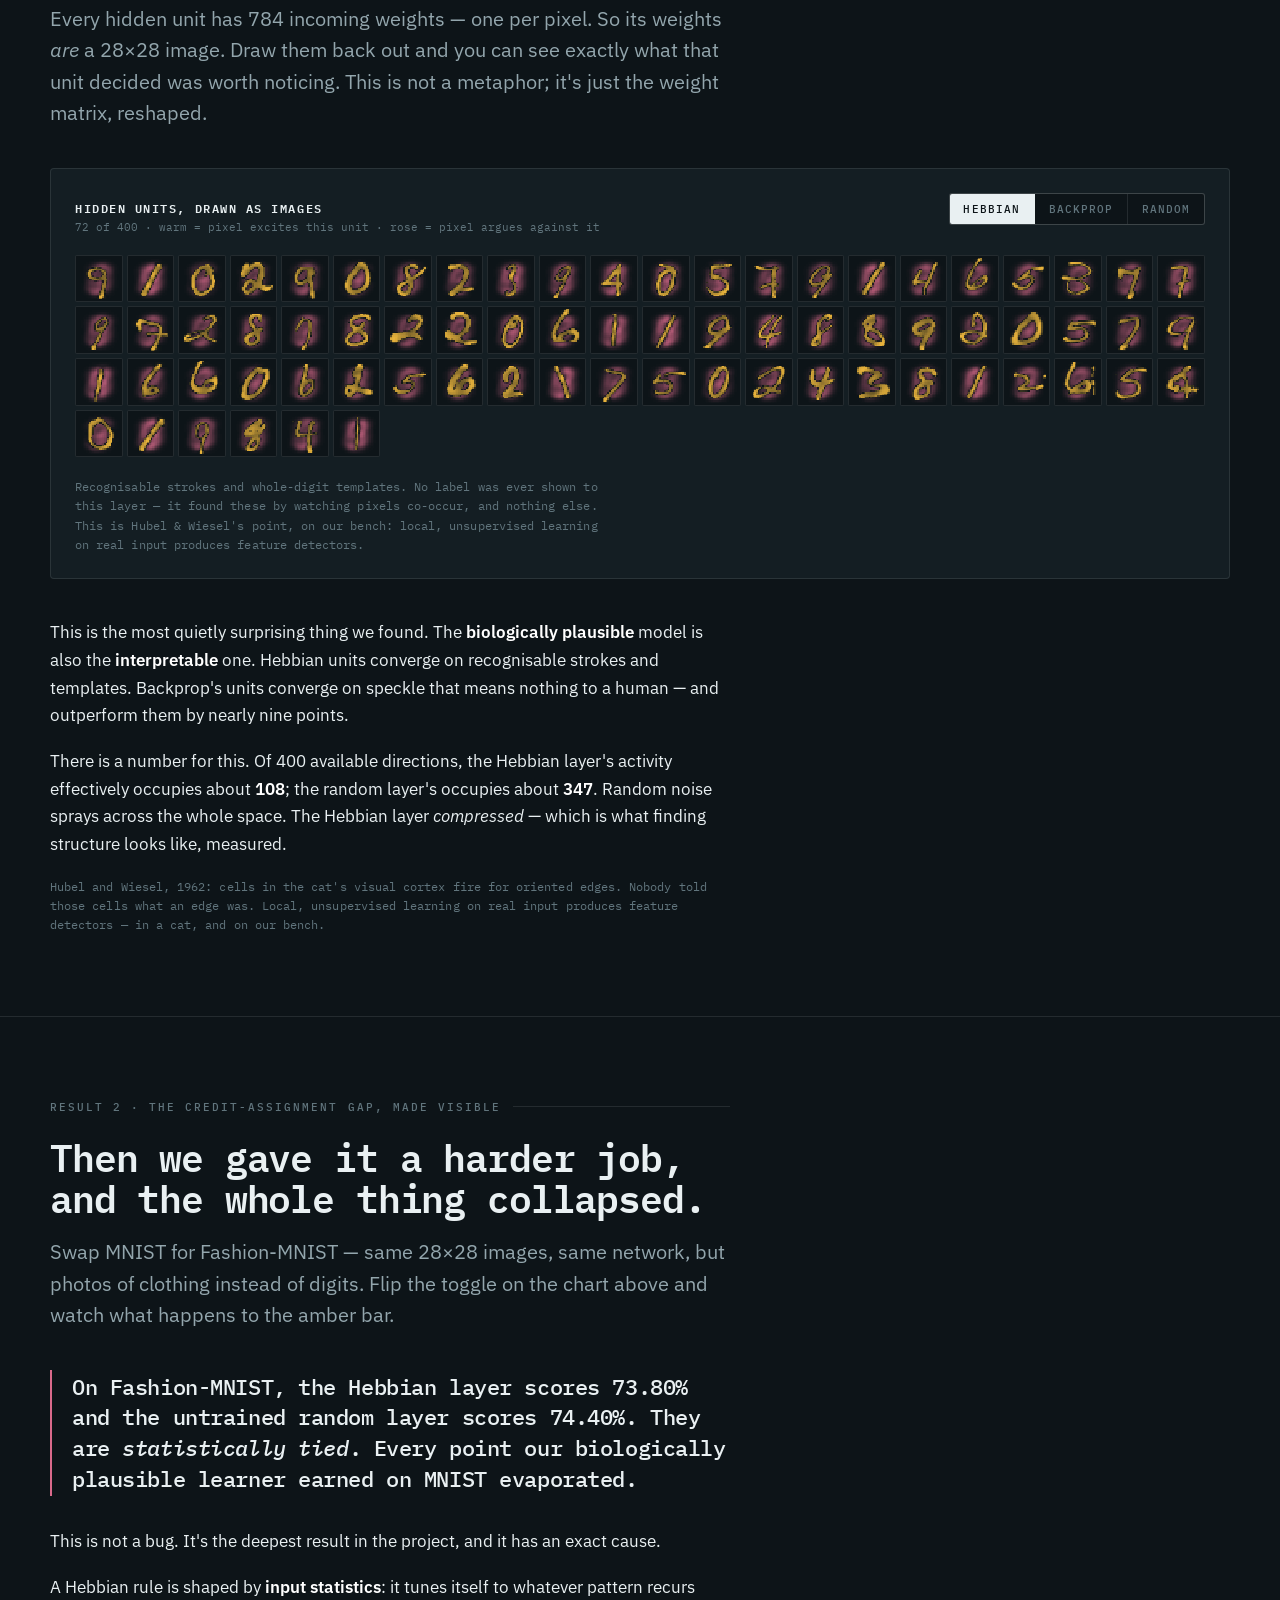
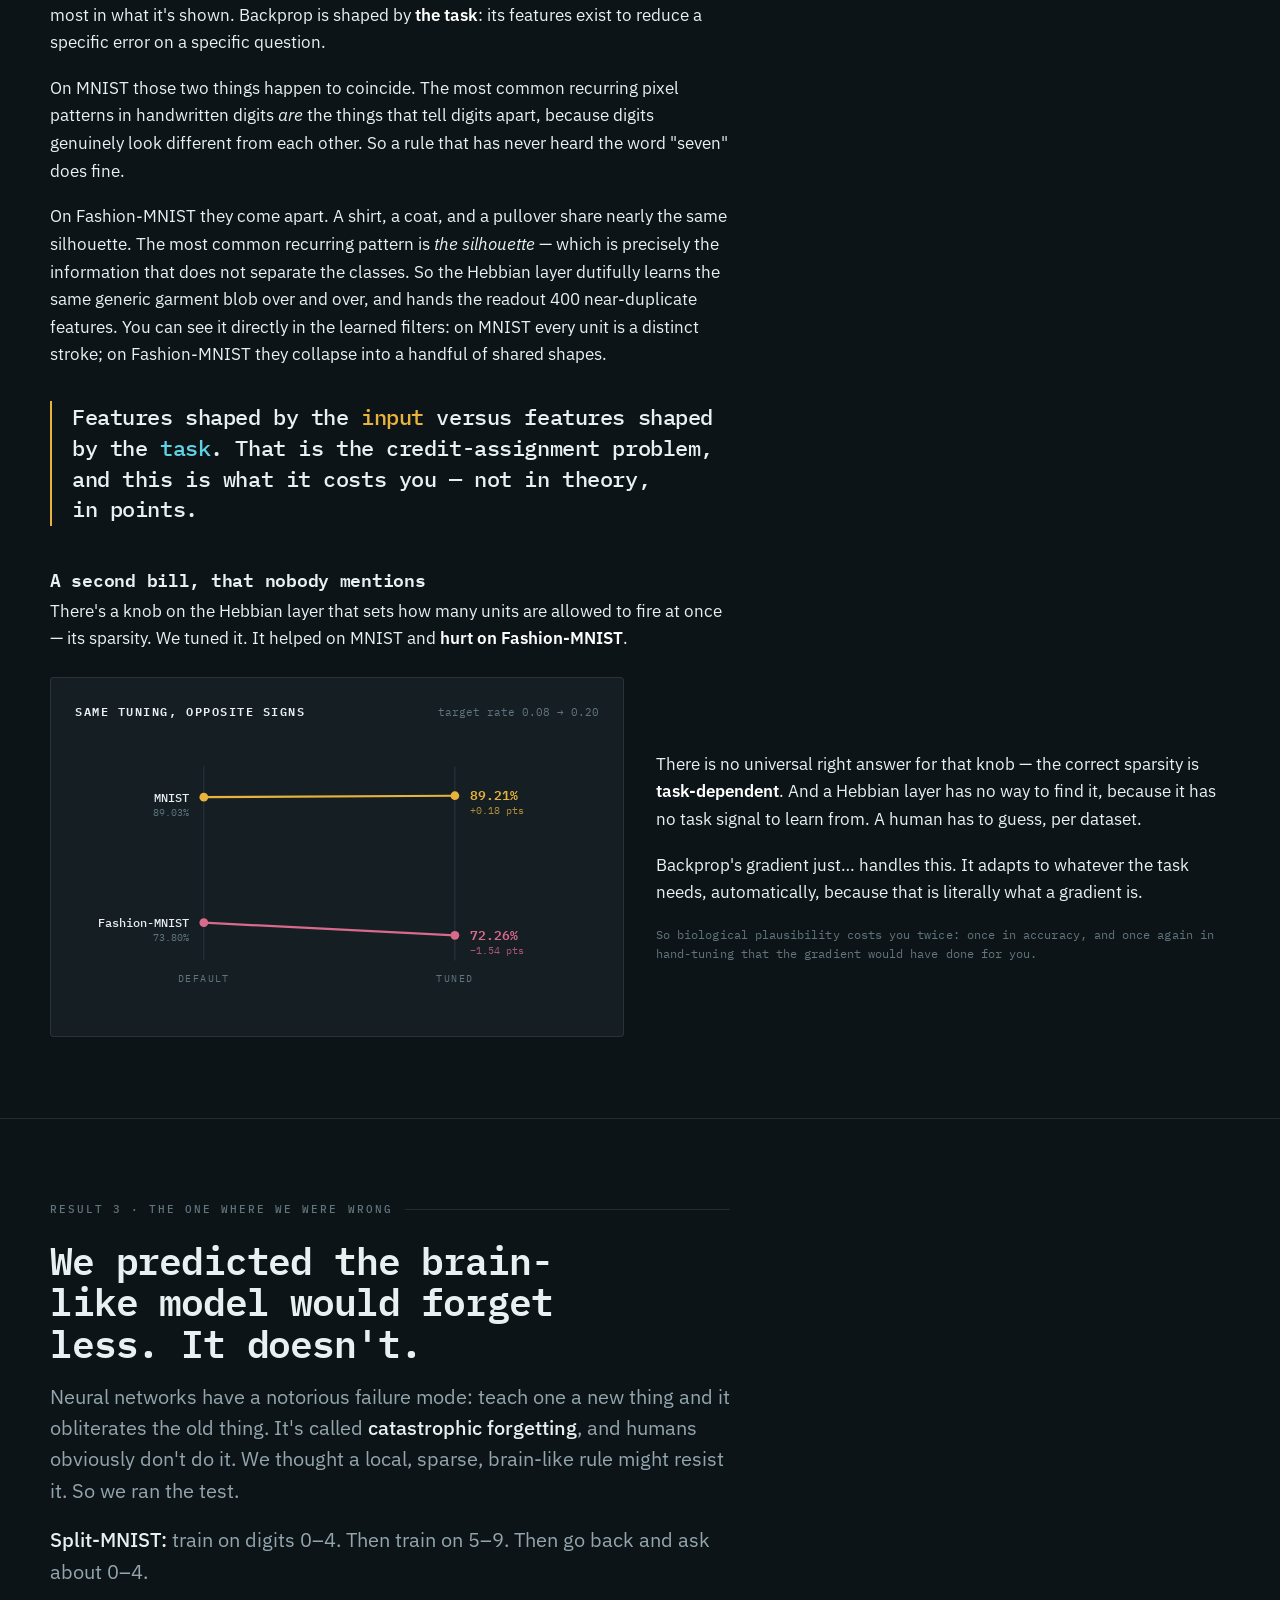
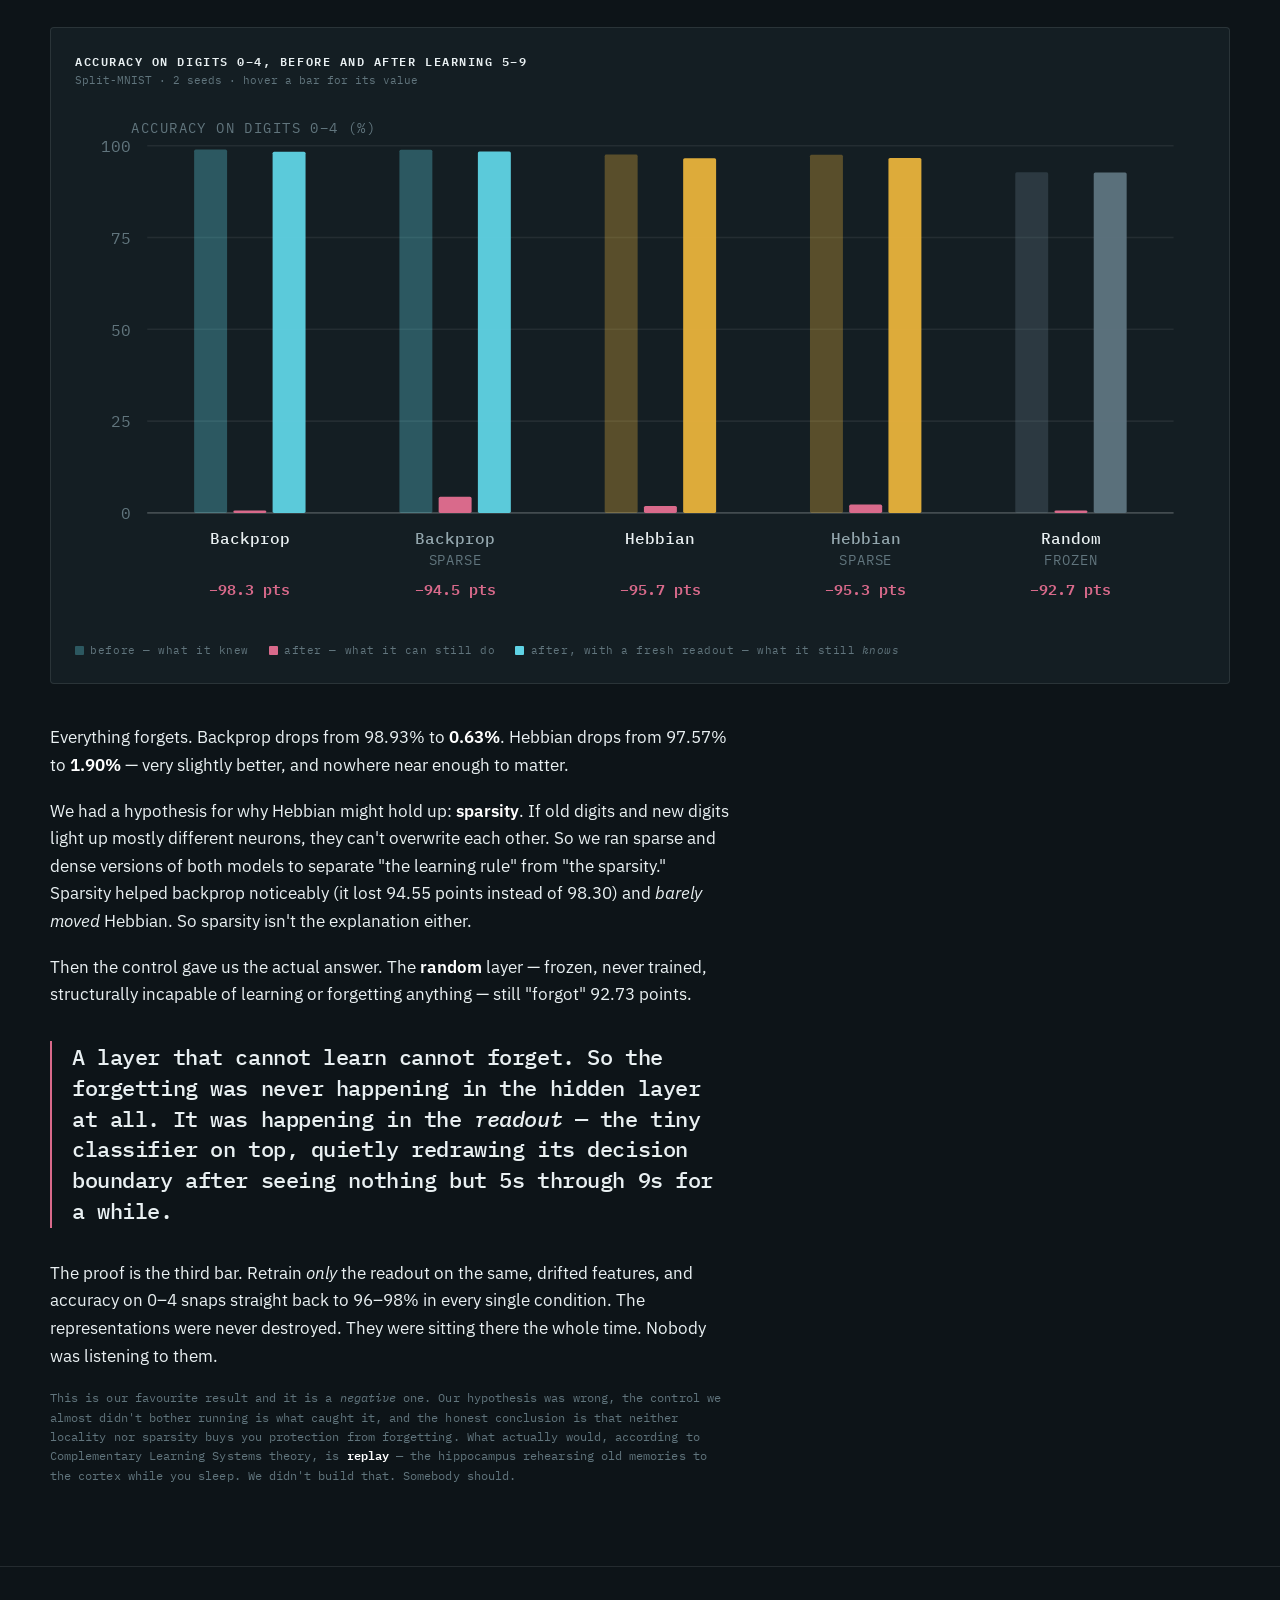
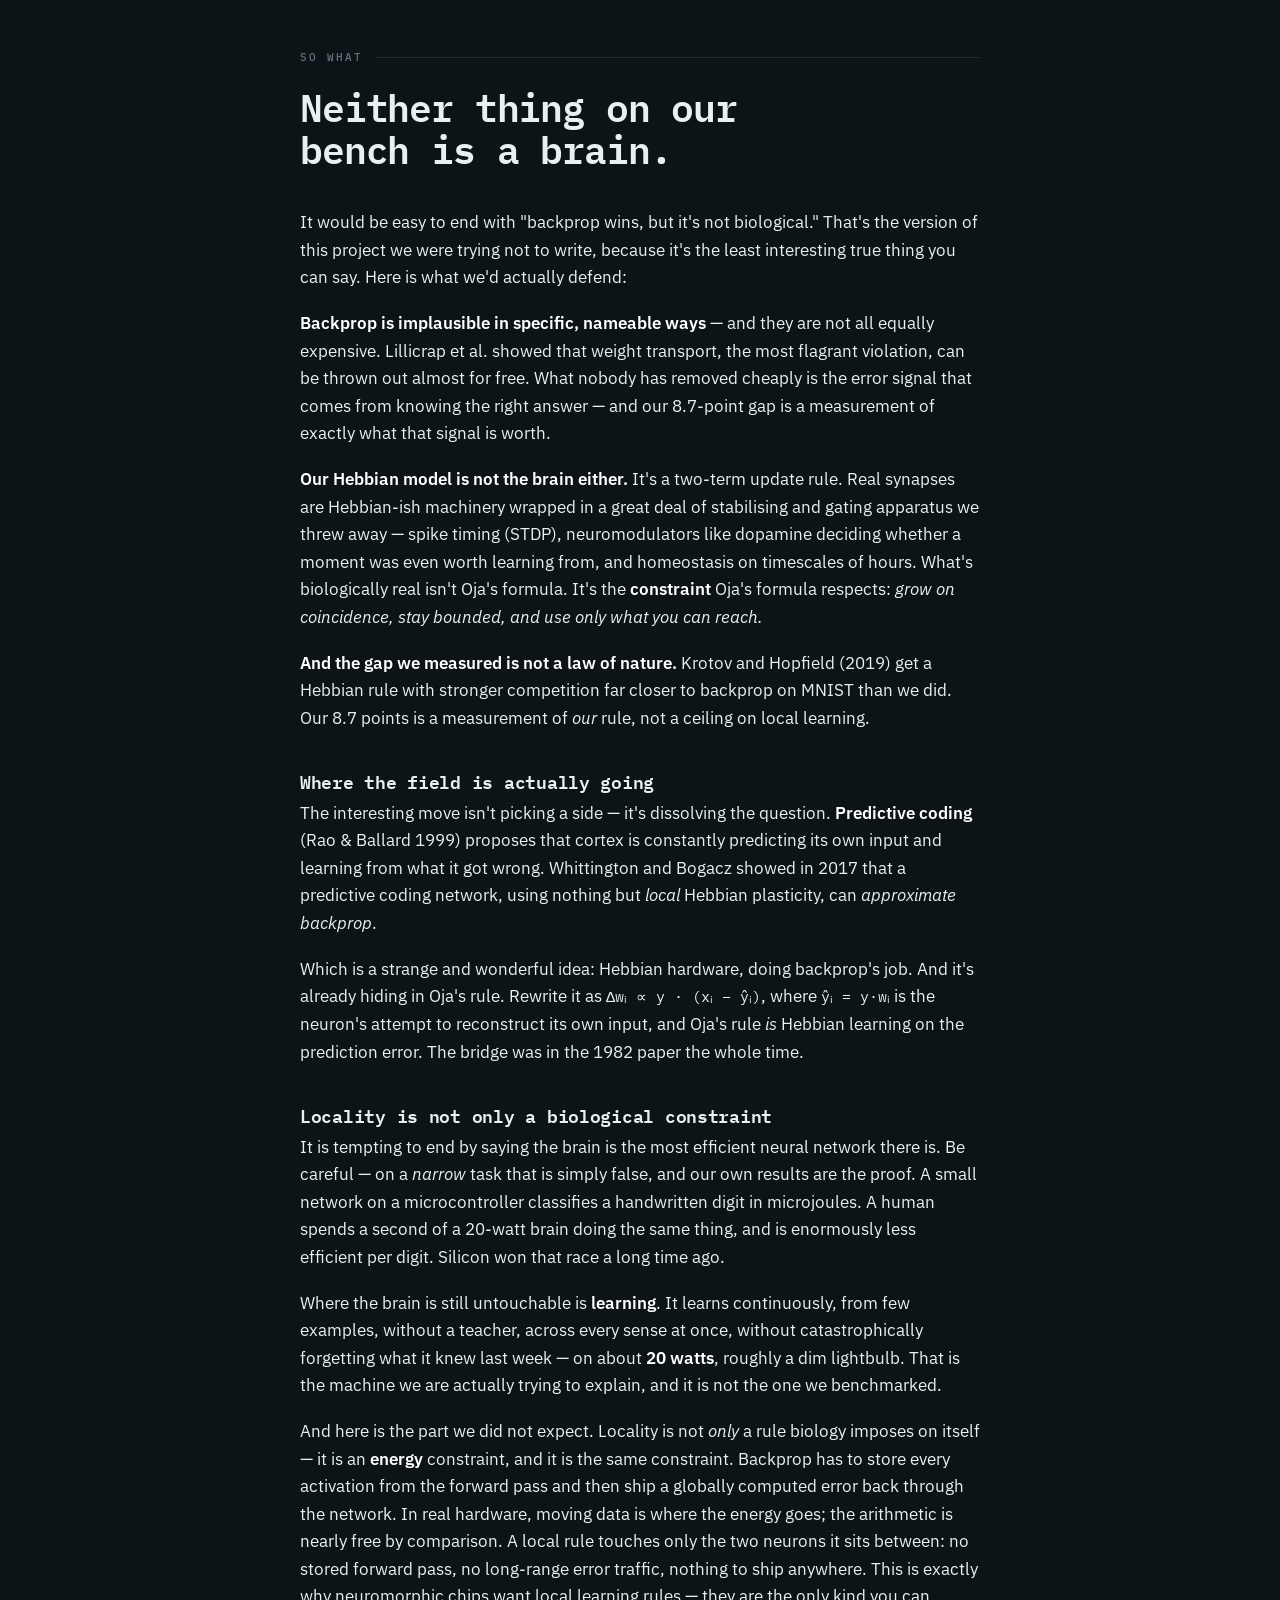
==== commit 6694d056: "Fix stale four-model references and clarify what Random actually is Site went from four models to th" ====
--- a/docs/index.html
+++ b/docs/index.html
@@ -197,16 +197,36 @@
         So we do what Fukushima did in 1980, and what the field still does: let the Hebbian rule
         learn <em>features</em>, then bolt a small supervised classifier on top of those features.
         To keep it fair, <strong>every model on the bench gets the same bolt-on classifier</strong> —
-        one linear readout, trained with labels, identical in all four cases.
+        one linear readout, trained with labels, identical in all three.
       </p>
 
       <div class="rule-box">
         <span class="rl"><span class="tk-dim">input</span> 784 &nbsp;───▶&nbsp; <span class="tk-bio">hidden</span> 400 &nbsp;───▶&nbsp; <span class="tk-dim">readout</span> 10</span>
         <span class="cap">
-          The readout is supervised in all four models. The <em>only</em> thing we vary is how the
+          The readout is supervised in all three models. The <em>only</em> thing we vary is how the
           400 hidden weights are learned. Everything on this page is a claim about that one layer.
         </span>
       </div>
+
+      <h3 style="margin-top:2.5rem">And a third model, which is the one people misread</h3>
+      <p>
+        There's a control on the bench called <strong>Random</strong>, and the name is misleading
+        enough that it's worth a paragraph. It is <em>not</em> a model that guesses at random — if it
+        were, it would score 10%, not 85.66%.
+      </p>
+      <p>
+        What's random is only the <strong>hidden layer</strong>. Its 400 weights are set once, at
+        initialisation, from a random distribution, and then <strong>frozen forever</strong>. They never
+        learn anything. But the readout bolted on top is trained with labels, exactly like every other
+        model here — because that's the rule of the bench.
+      </p>
+      <p>
+        So Random is asking a specific and rather uncomfortable question: <em>how much of the Hebbian
+        layer's performance is actually due to Hebbian learning, and how much would you have got from
+        400 arbitrary directions and a decent classifier?</em> It turns out 400 random projections of a
+        digit already describe it surprisingly well. Any model that can't beat this bar hasn't learned
+        anything — it has just been carried by its readout.
+      </p>
 
       <p class="note">
         Datasets: MNIST (70,000 handwritten digits) and Fashion-MNIST (70,000 clothing photos, same
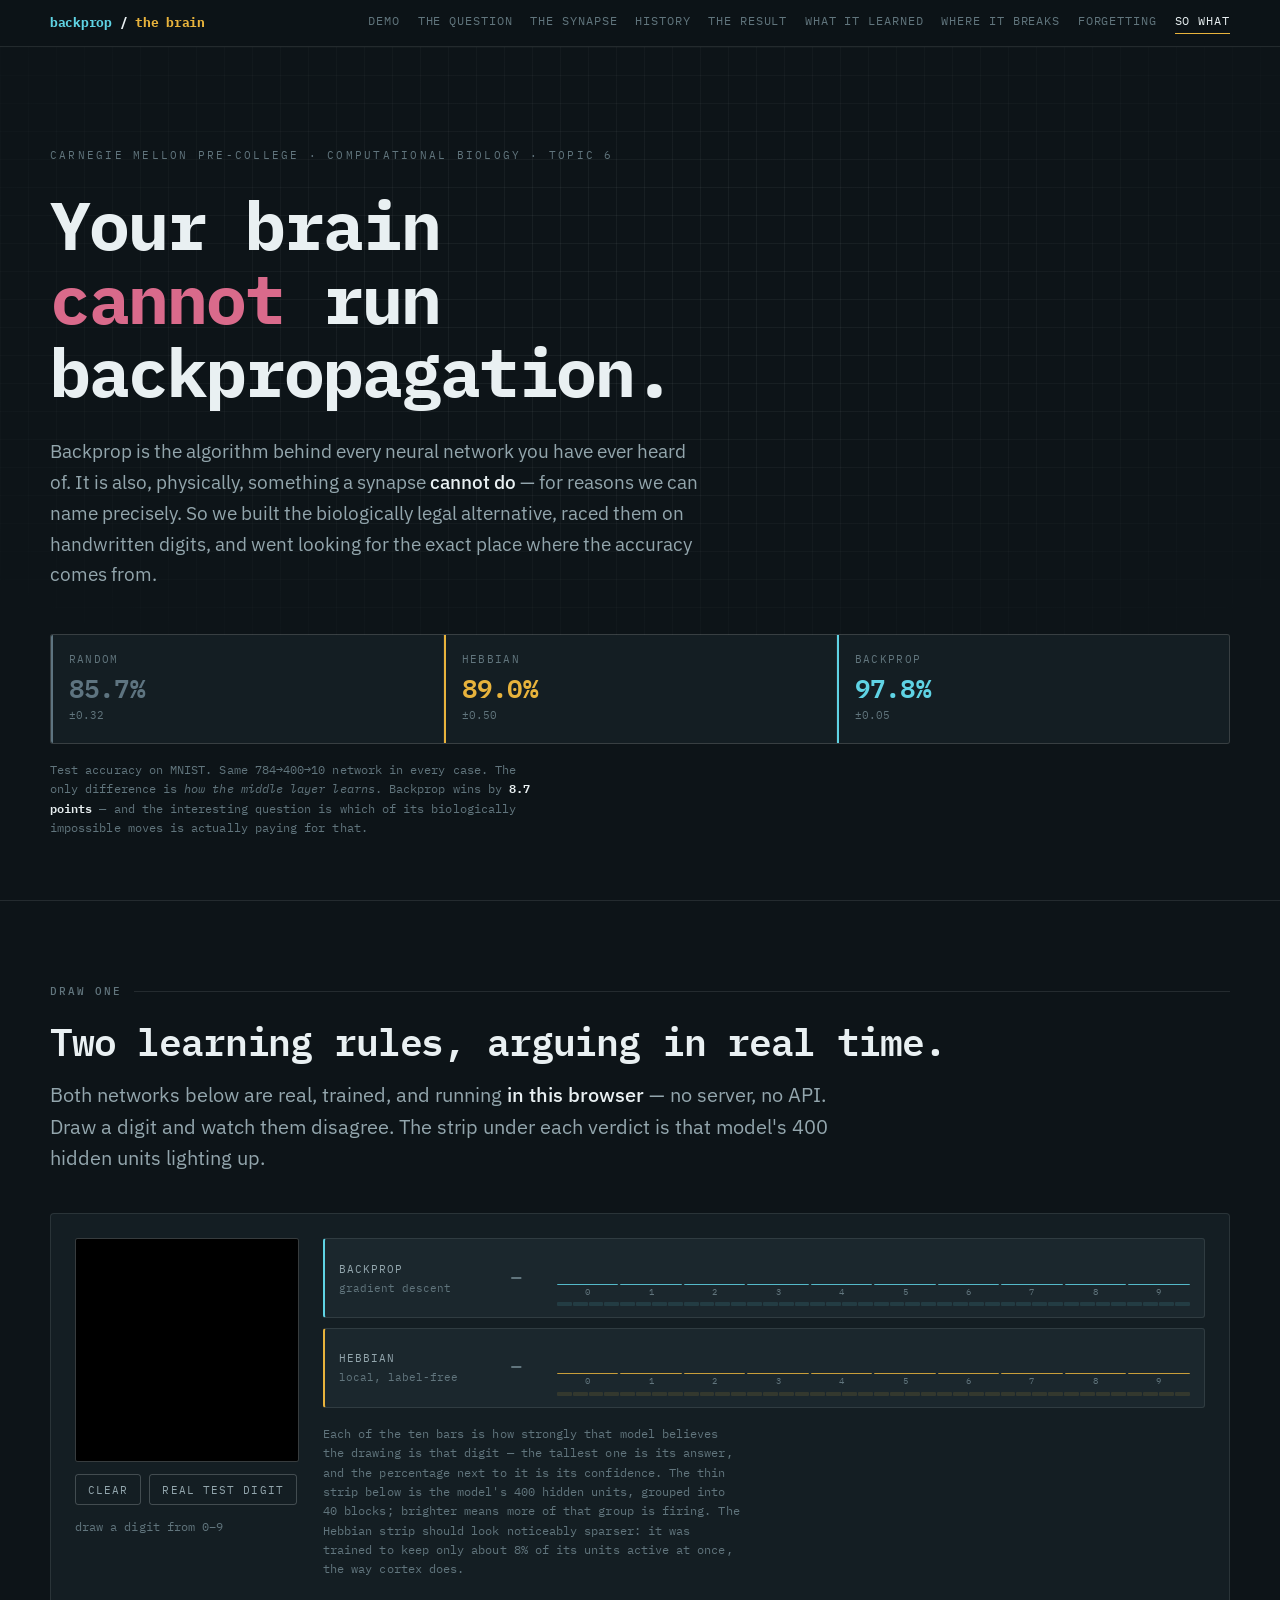
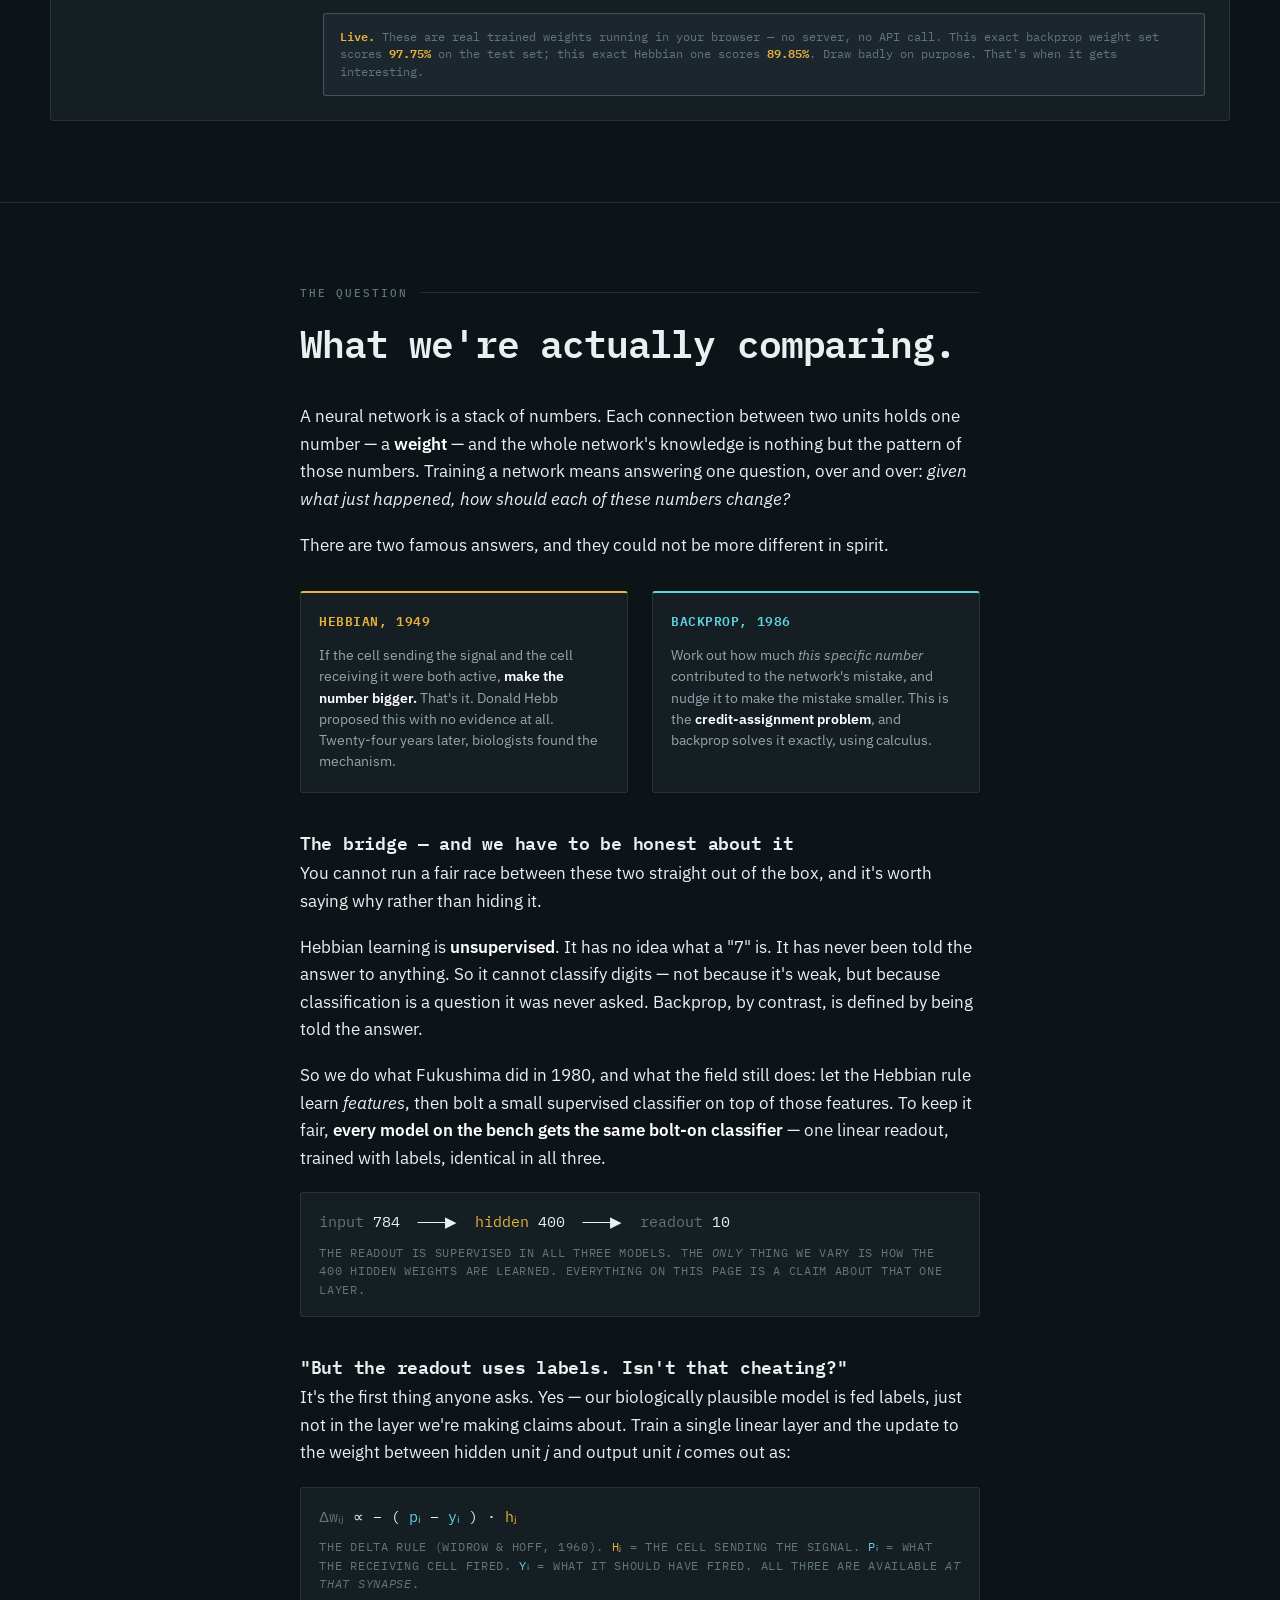
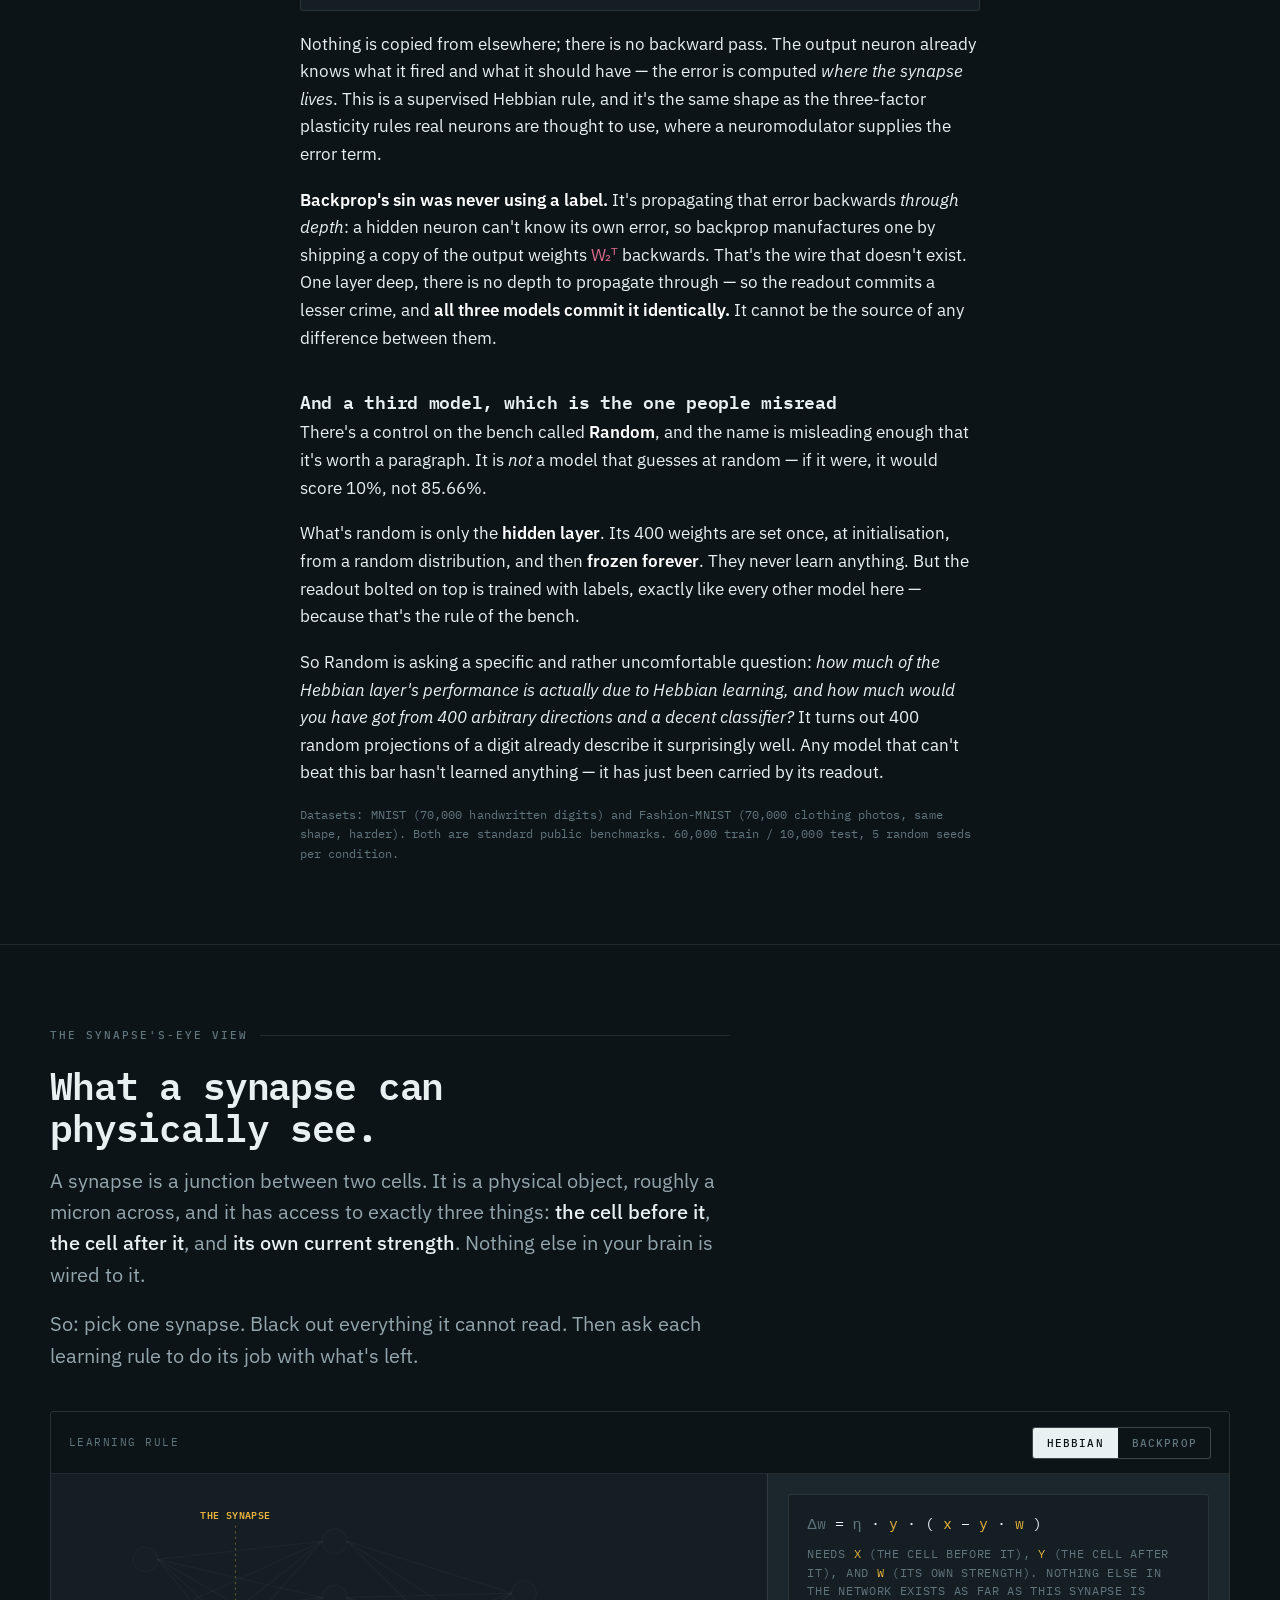
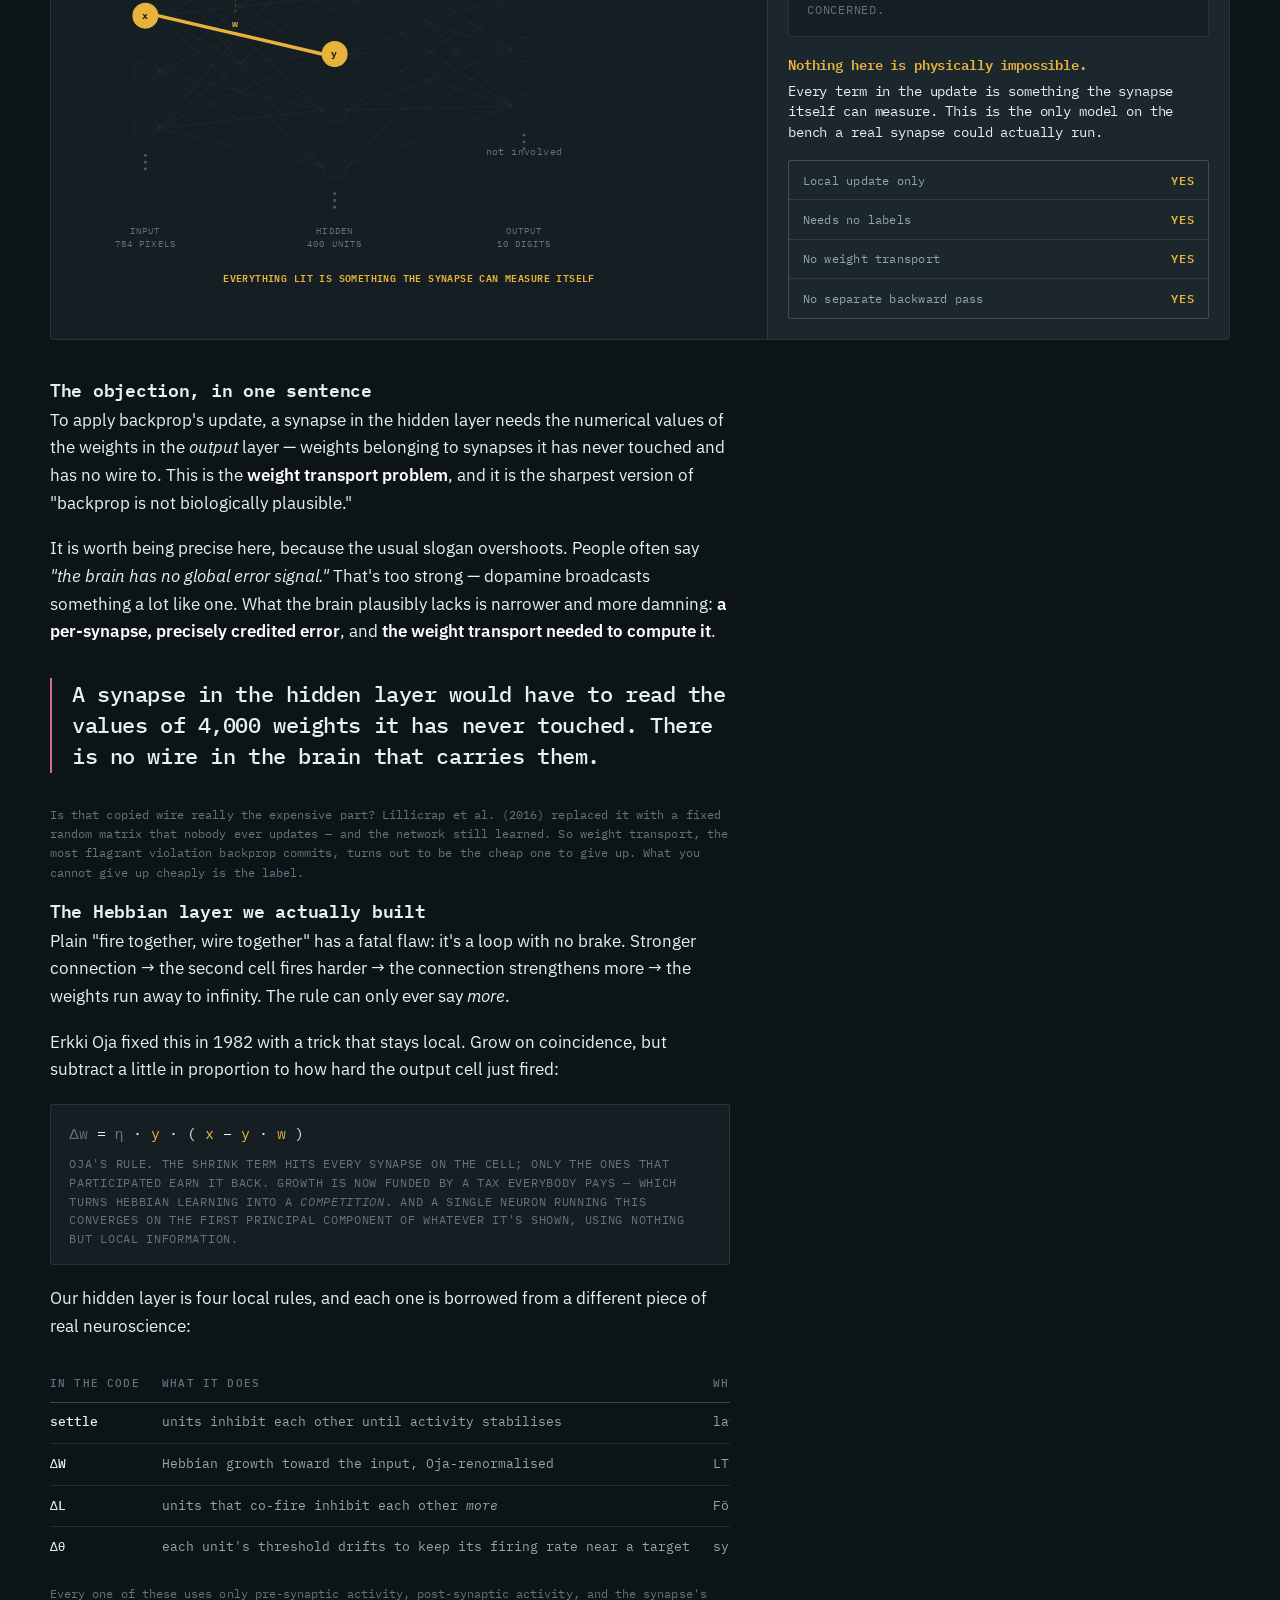
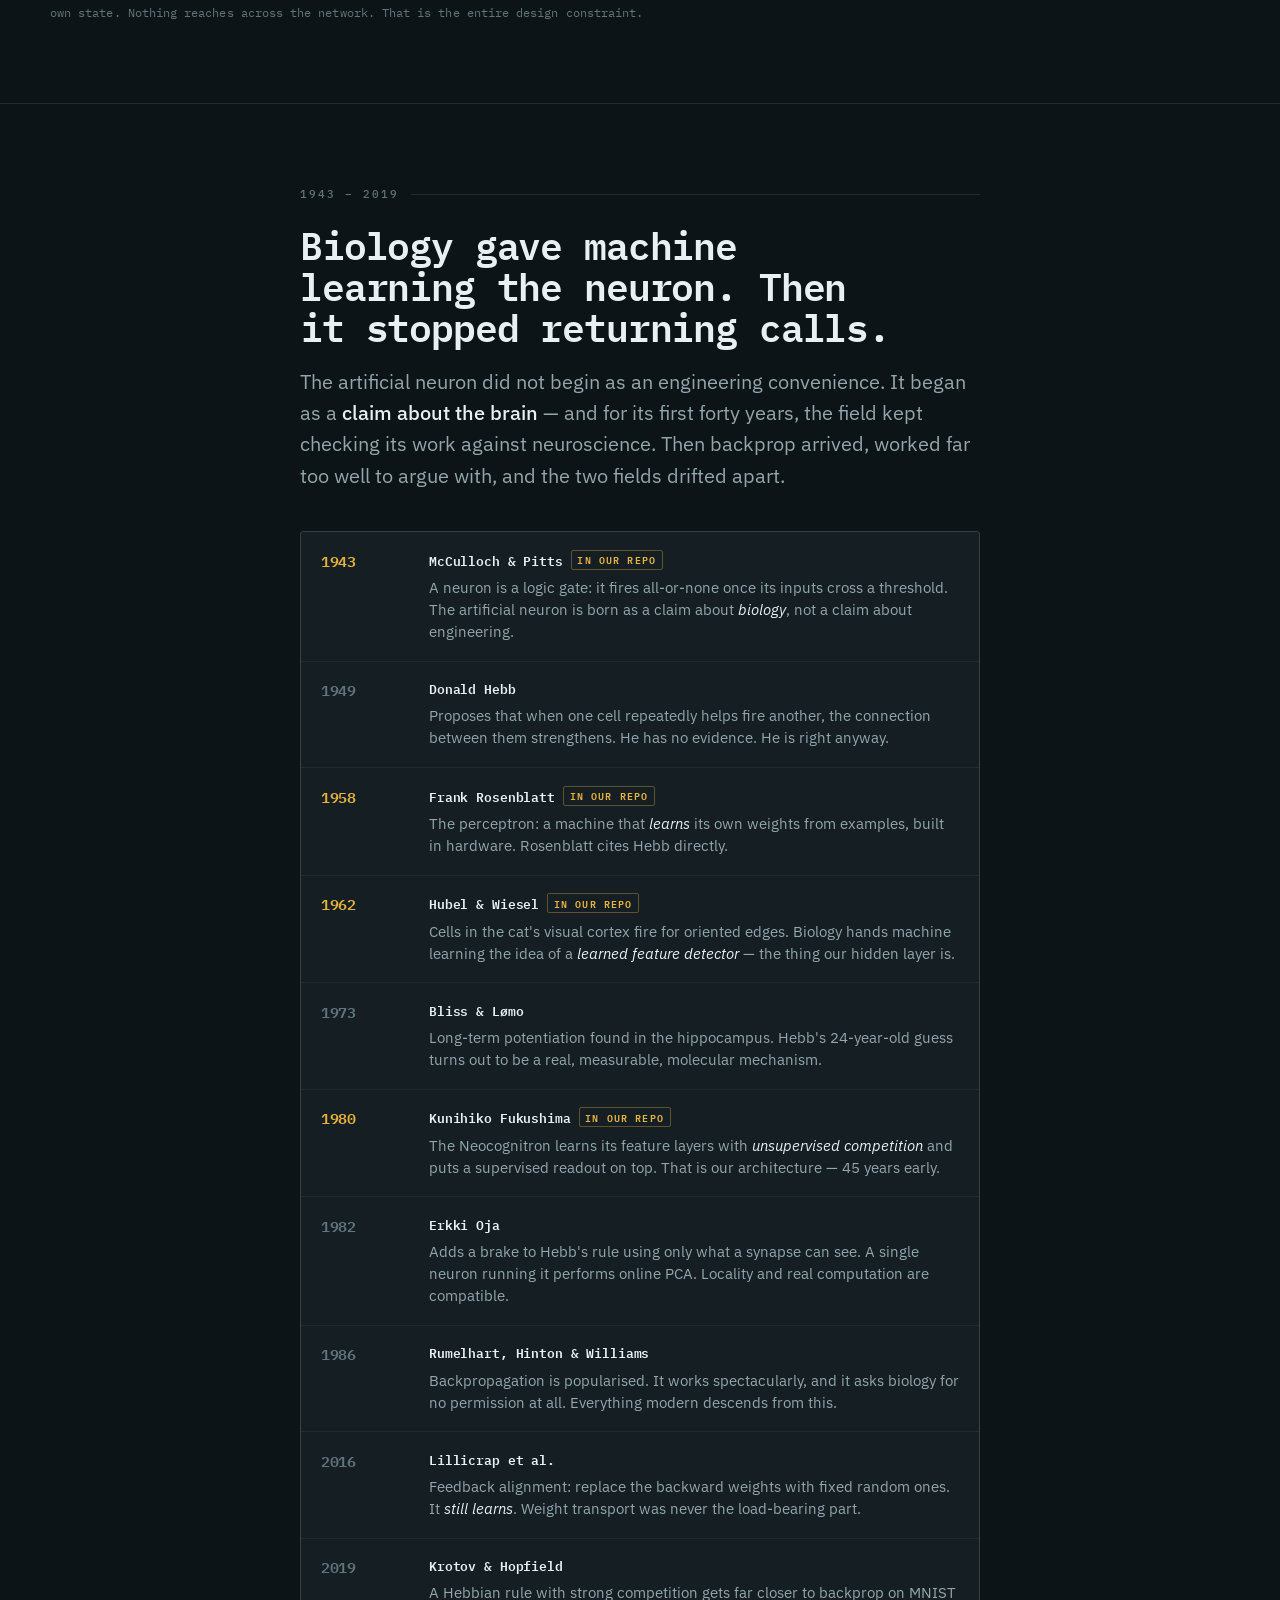
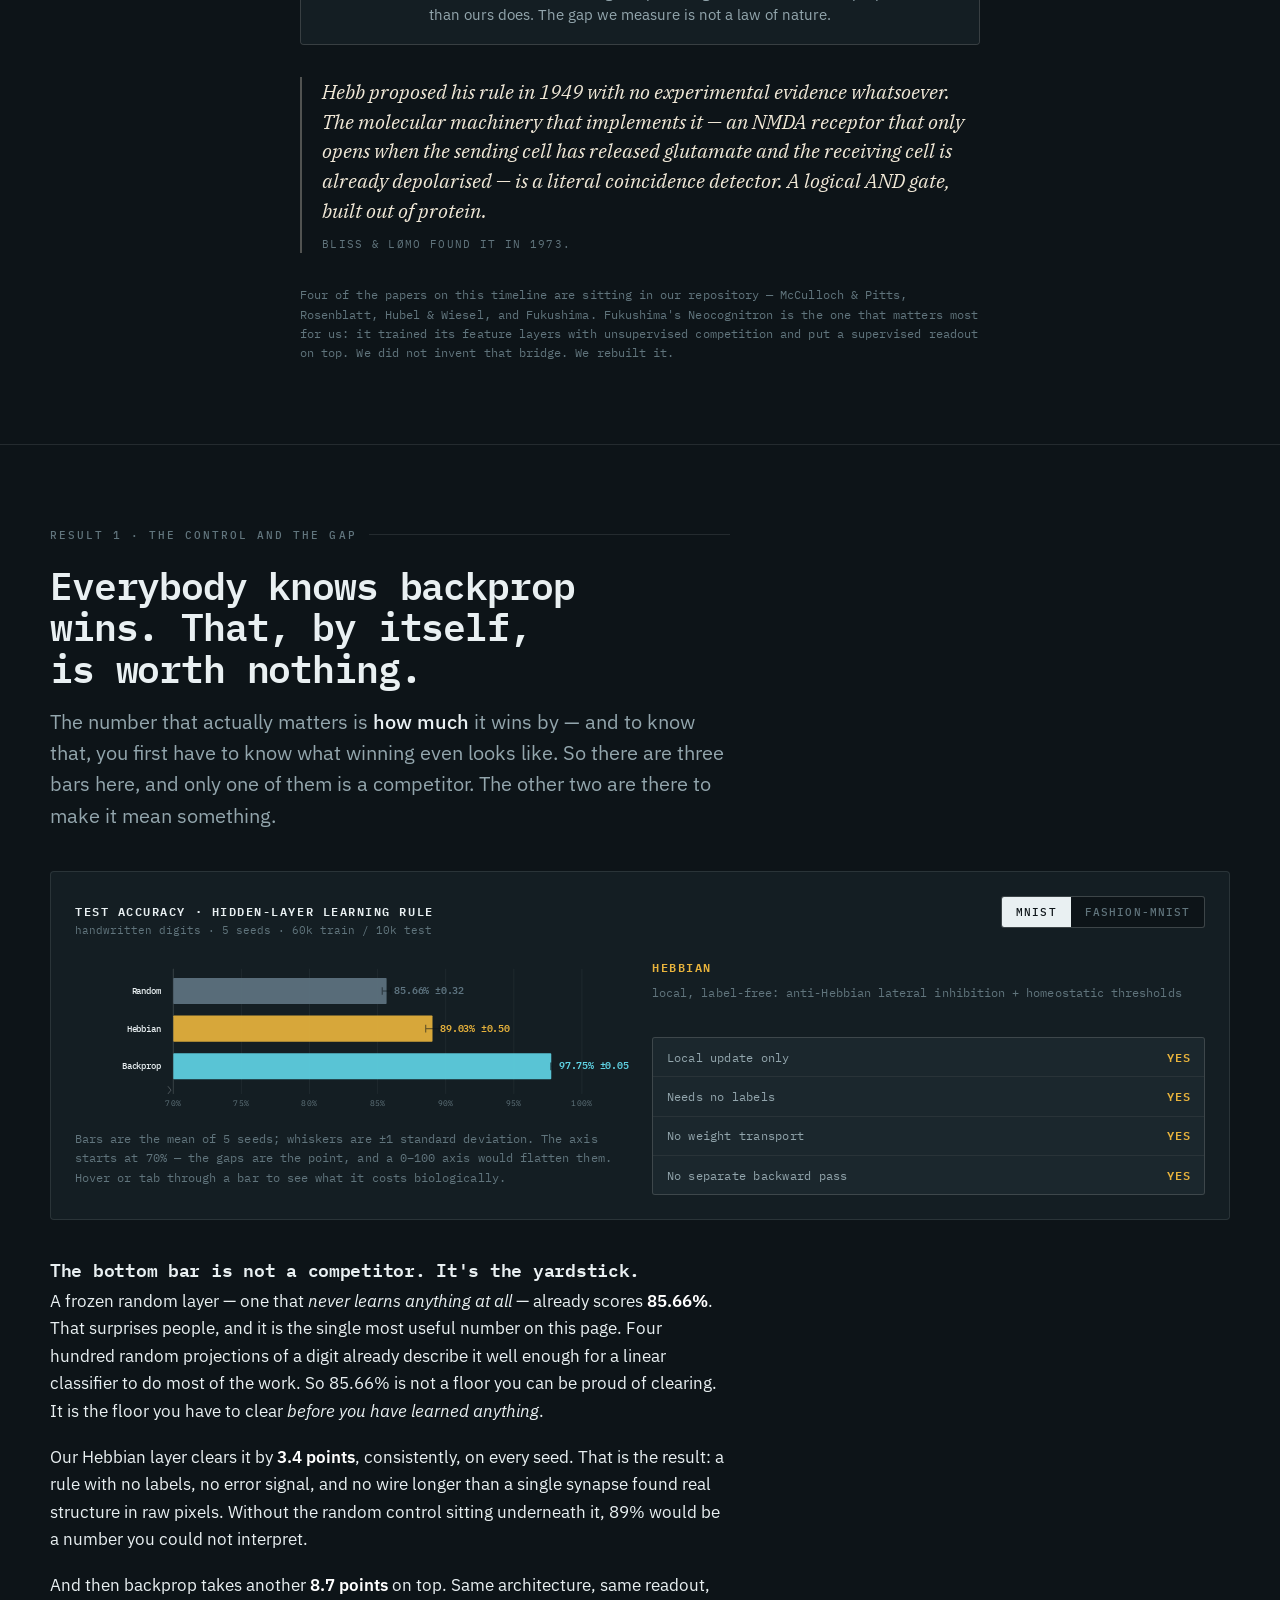
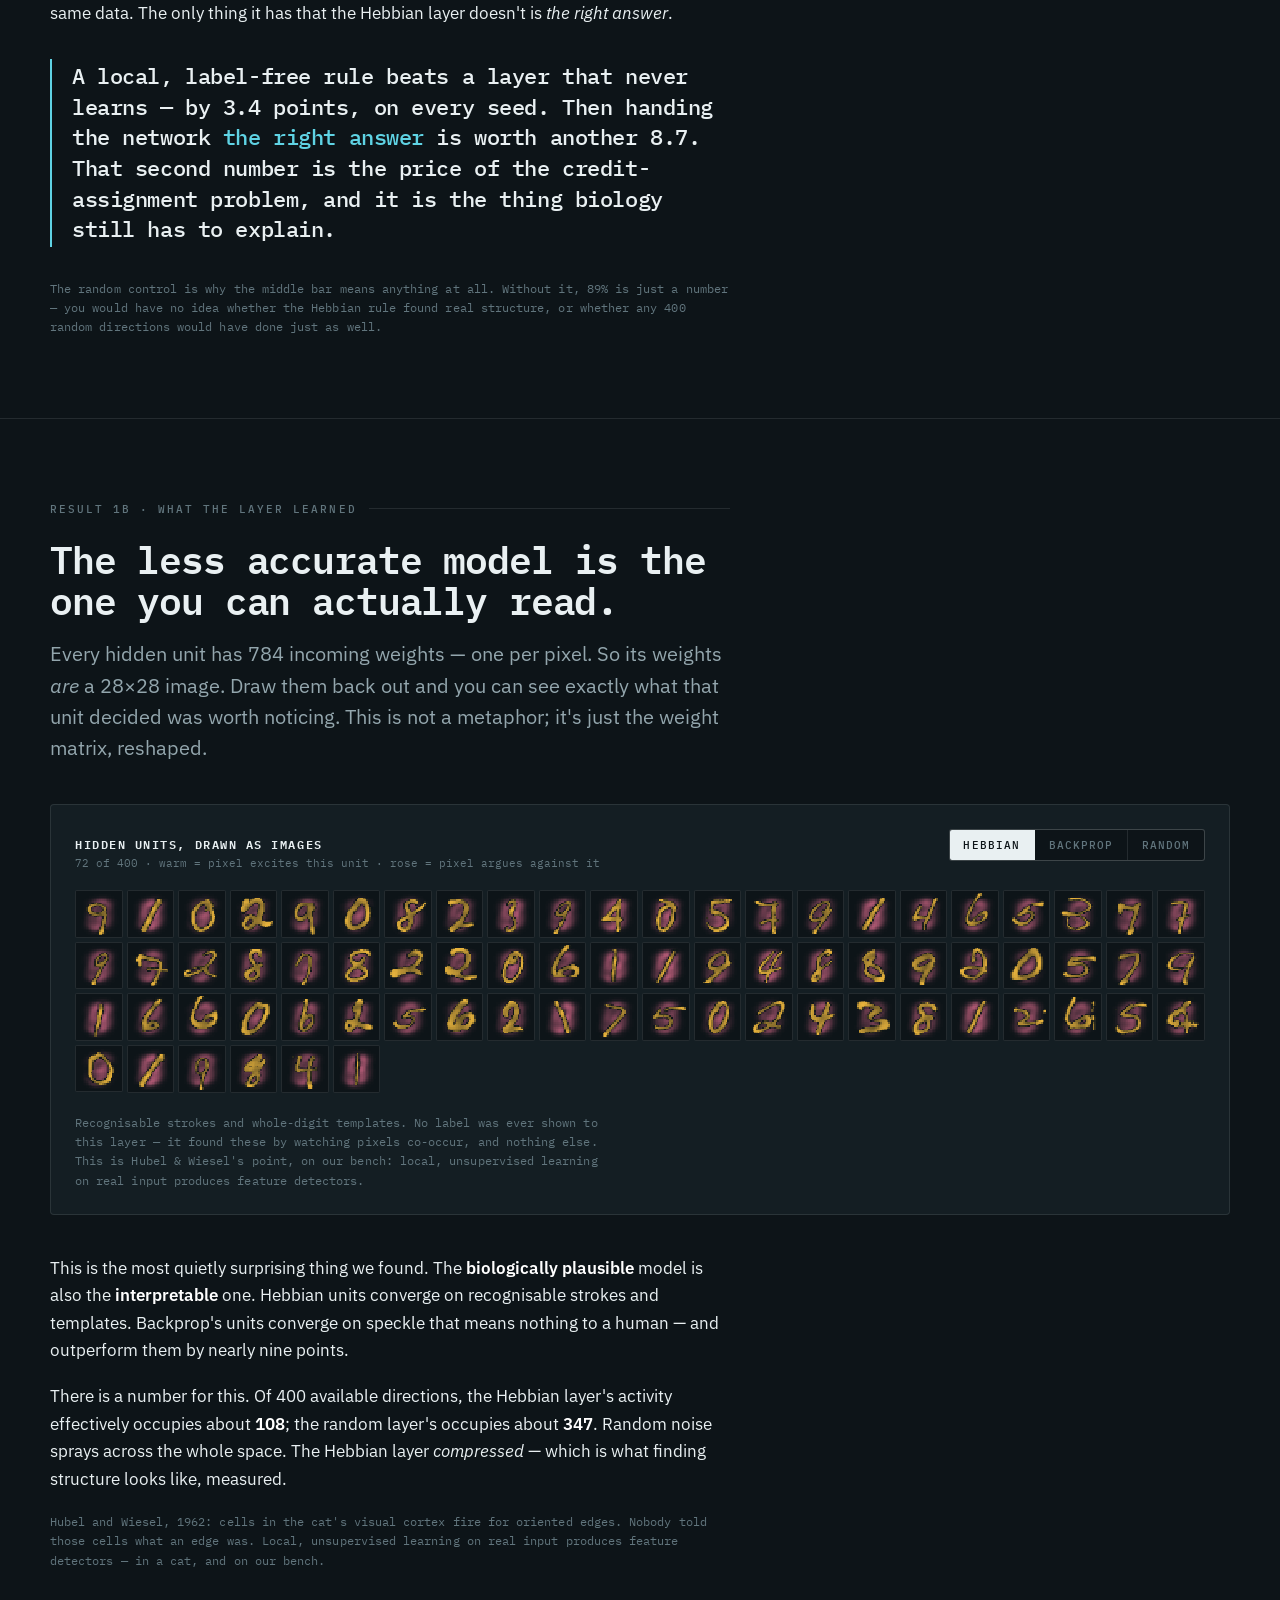
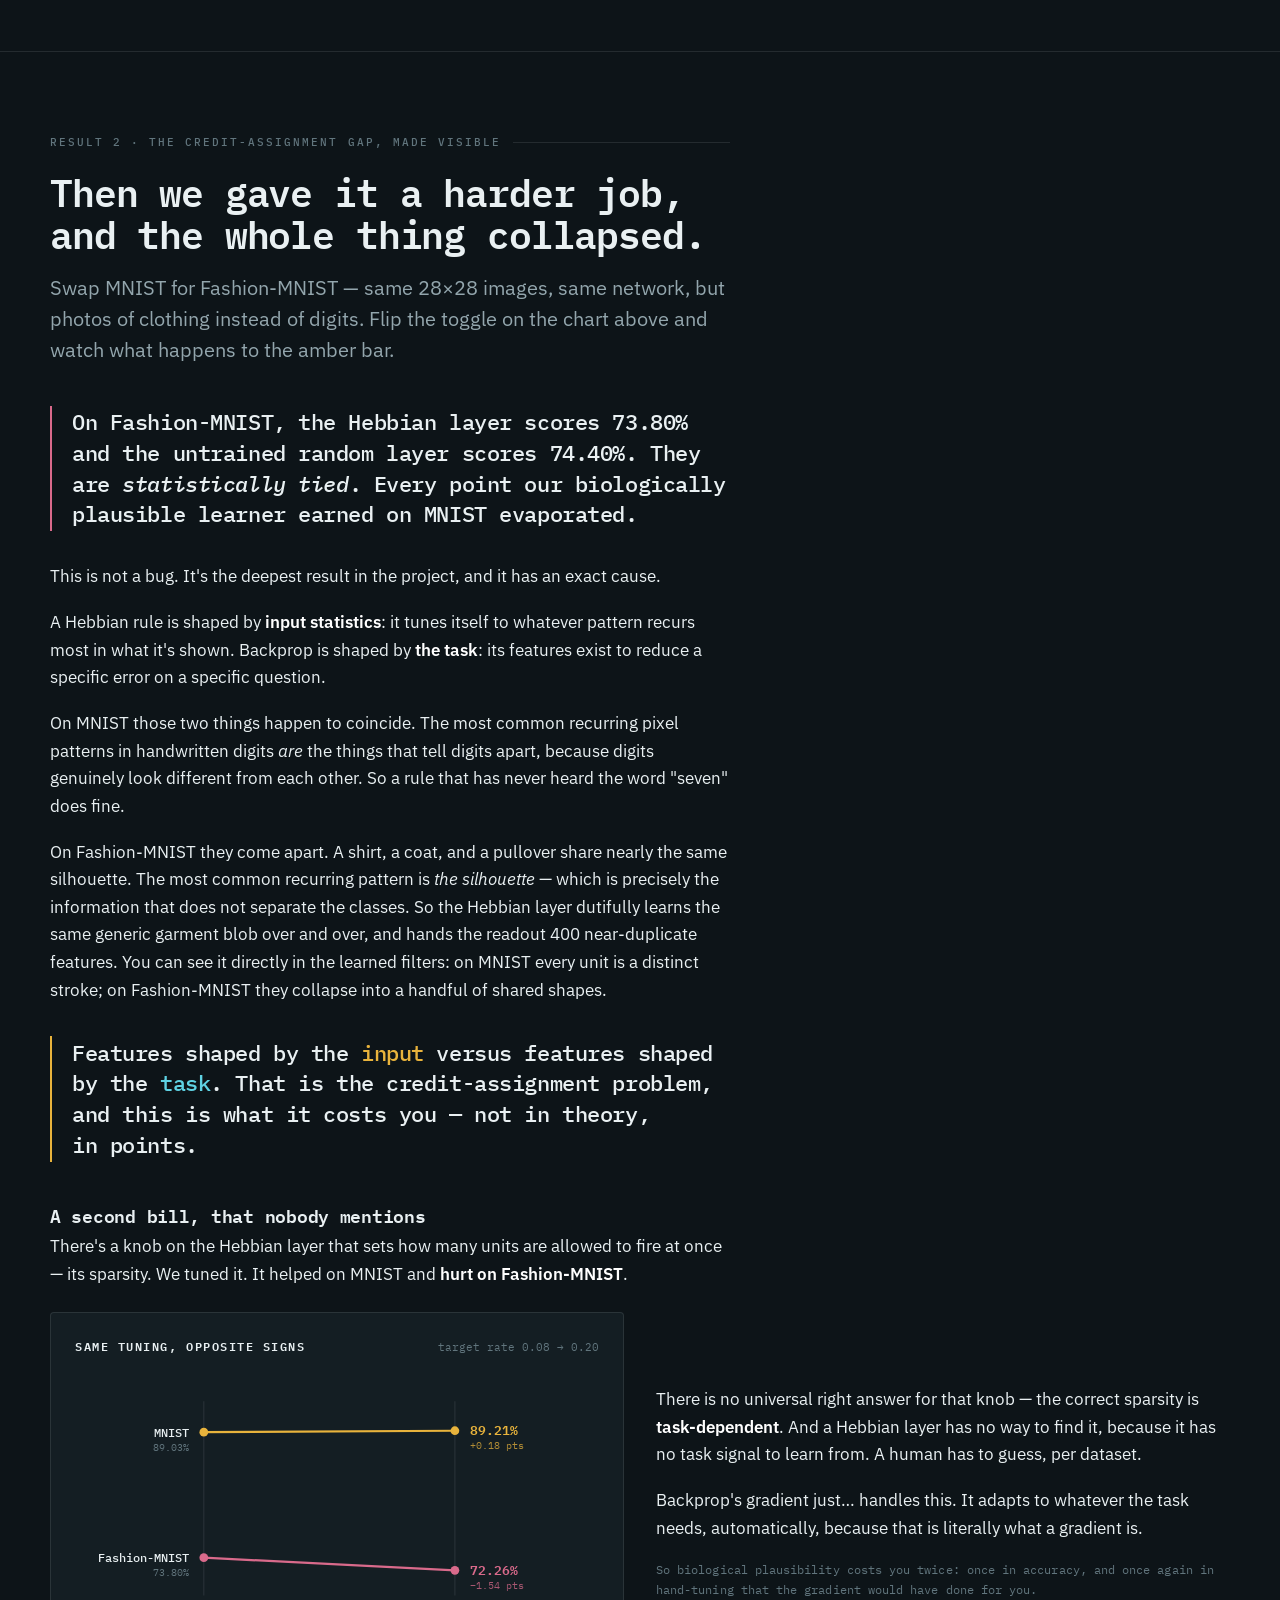
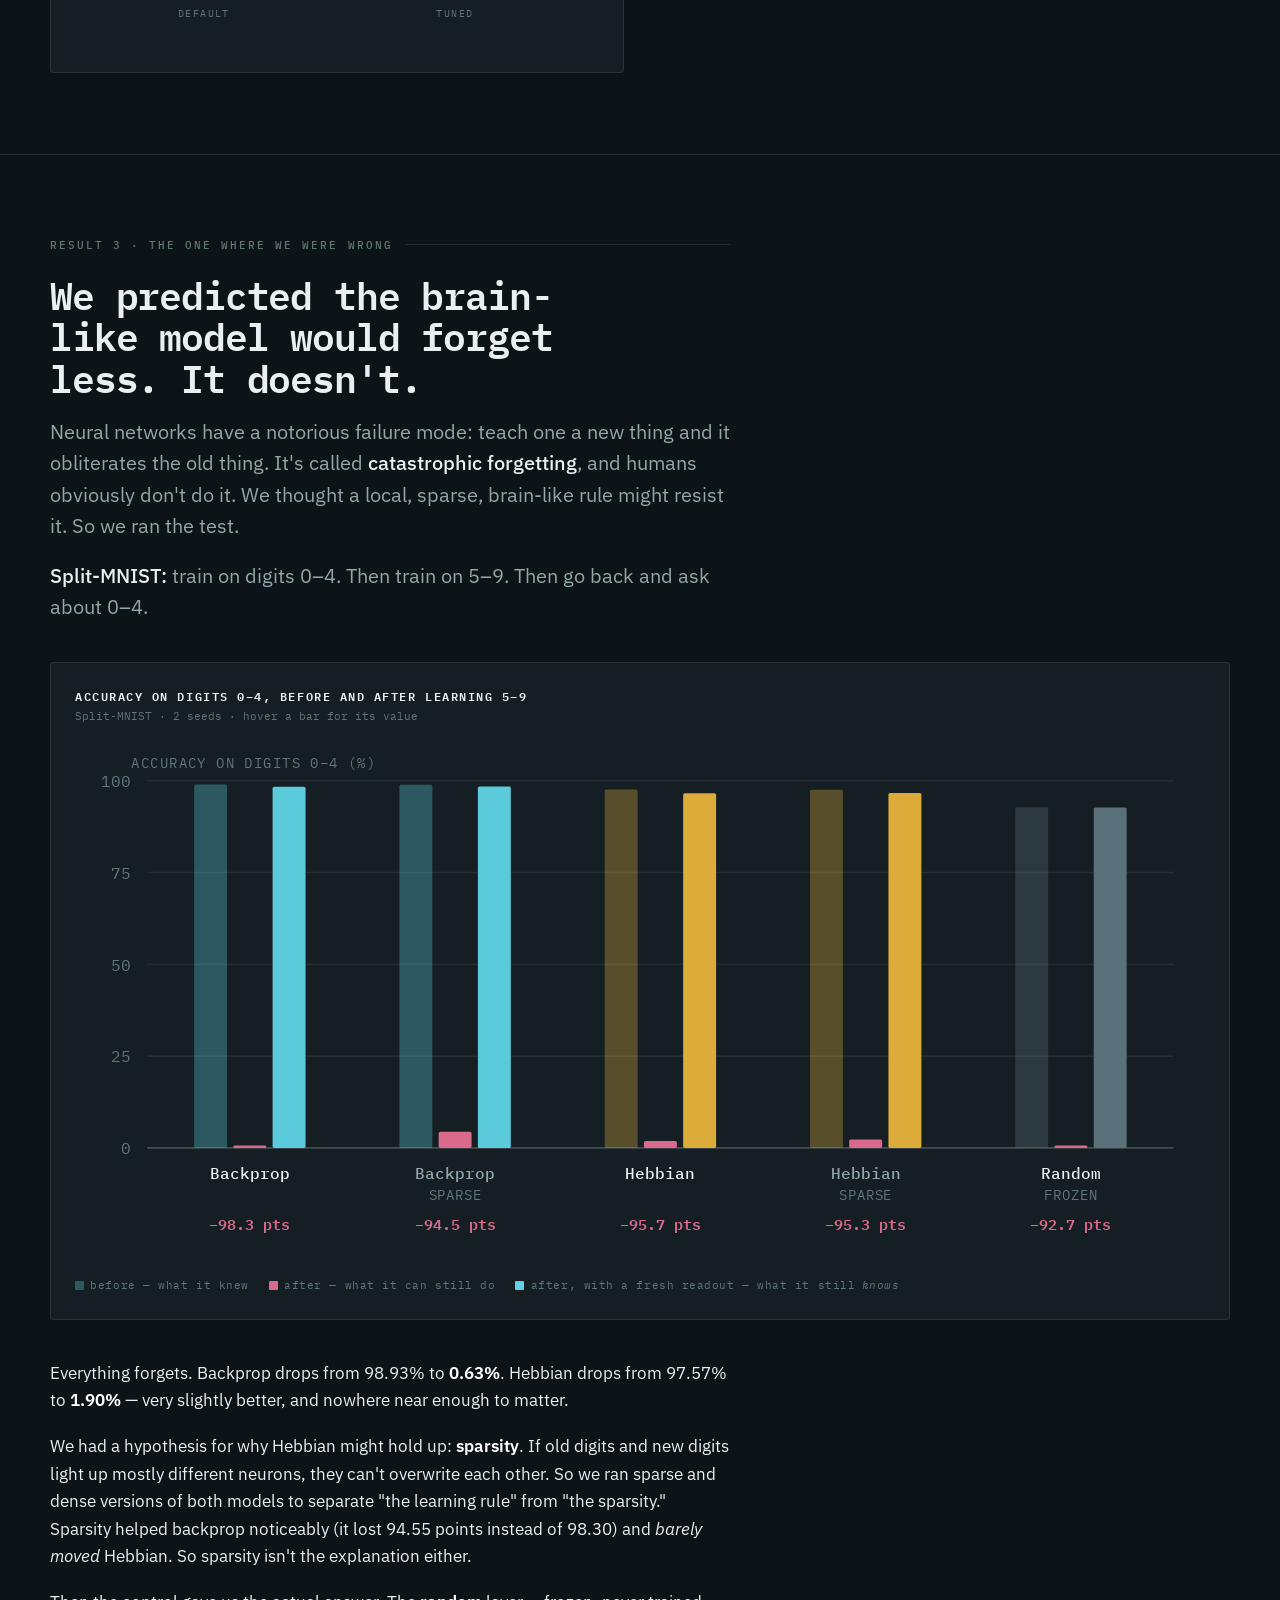
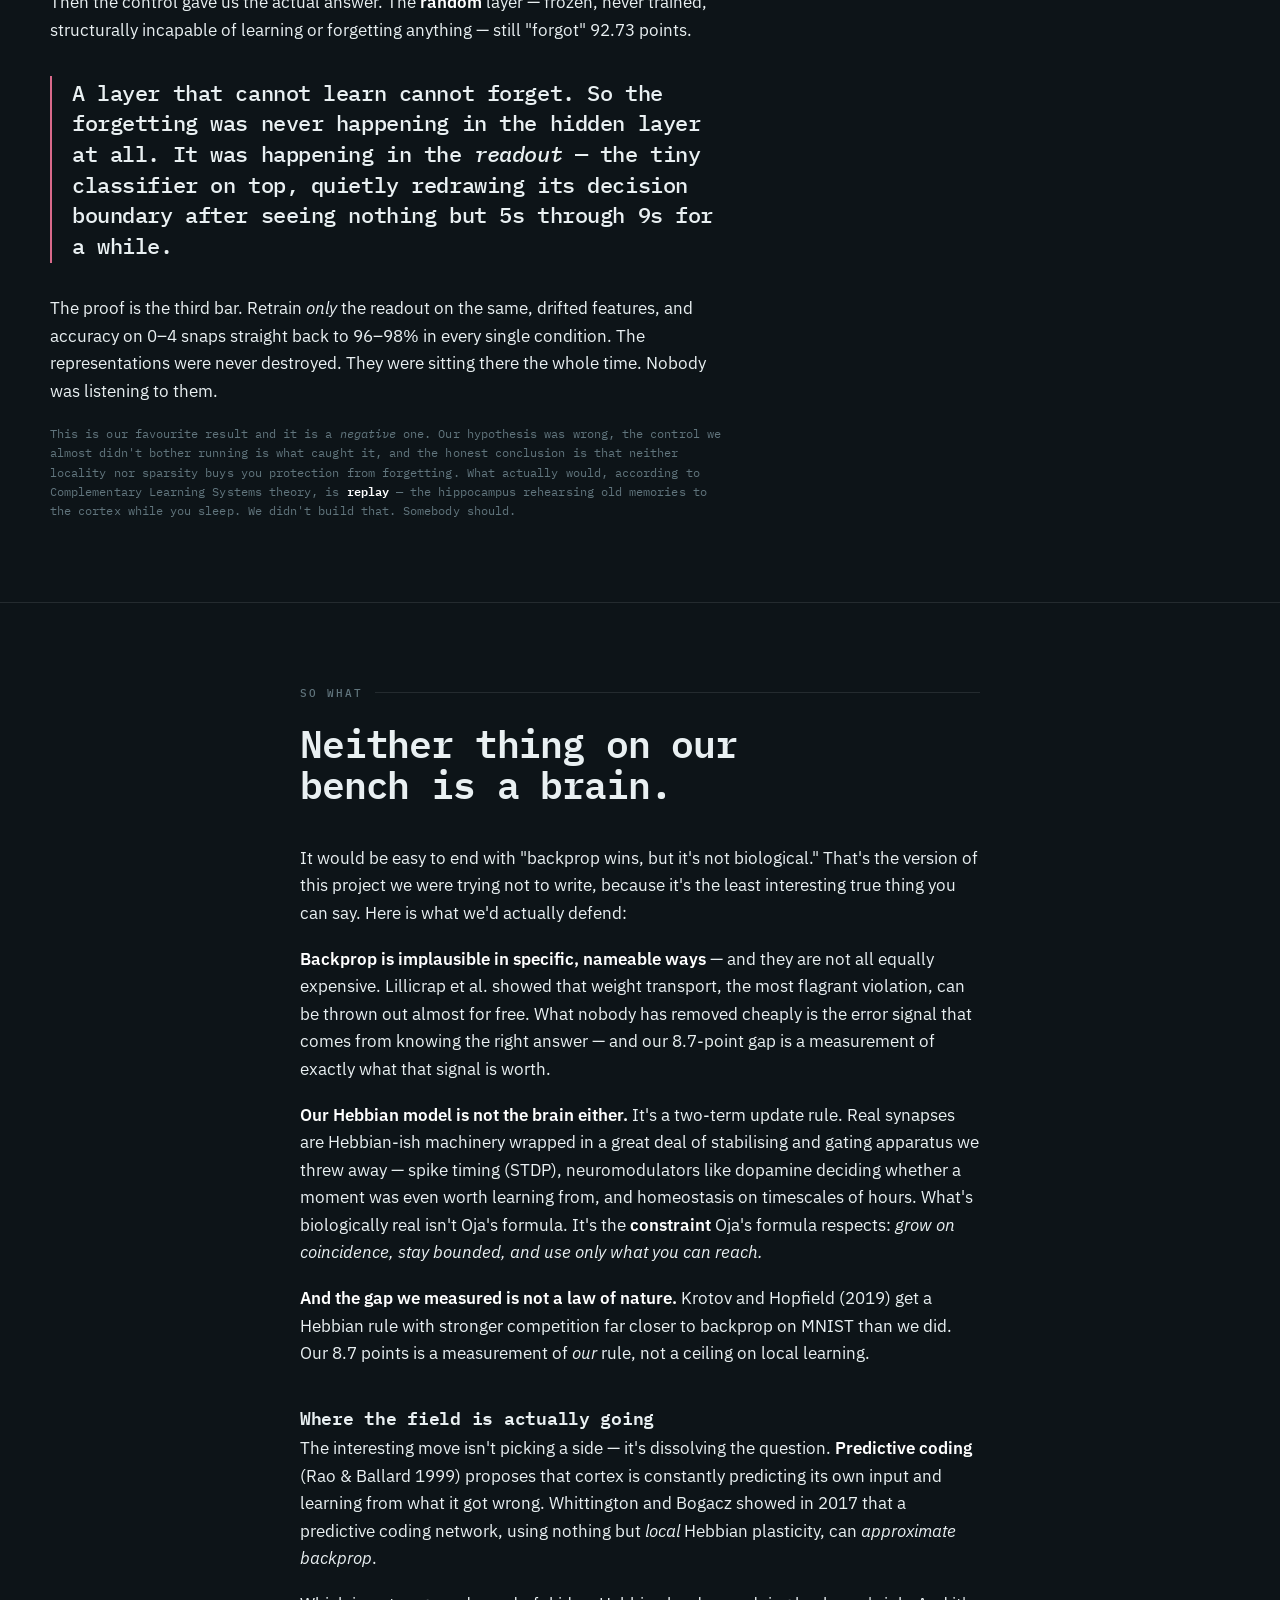
==== commit 82ca2350: "Answer the obvious objection: the readout still uses labels The bridge (a shared supervised linear r" ====
--- a/docs/index.html
+++ b/docs/index.html
@@ -207,6 +207,38 @@
           400 hidden weights are learned. Everything on this page is a claim about that one layer.
         </span>
       </div>
+
+      <h3 style="margin-top:2.5rem">"But the readout uses labels. Isn't that cheating?"</h3>
+      <p>
+        It's the first thing anyone asks. Yes — our biologically plausible model is fed labels, just not
+        in the layer we're making claims about. Train a single linear layer and the update to the weight
+        between hidden unit <em>j</em> and output unit <em>i</em> comes out as:
+      </p>
+
+      <div class="rule-box">
+        <span class="rl"><span class="tk-dim">Δw</span><span class="tk-dim">ᵢⱼ</span> ∝ − ( <span class="tk-mach">pᵢ</span> − <span class="tk-mach">yᵢ</span> ) · <span class="tk-bio">hⱼ</span></span>
+        <span class="cap">
+          The delta rule (Widrow &amp; Hoff, 1960). <span class="tk-bio">hⱼ</span> = the cell sending the
+          signal. <span class="tk-mach">pᵢ</span> = what the receiving cell fired.
+          <span class="tk-mach">yᵢ</span> = what it should have fired. All three are available
+          <em>at that synapse</em>.
+        </span>
+      </div>
+
+      <p>
+        Nothing is copied from elsewhere; there is no backward pass. The output neuron already knows what
+        it fired and what it should have — the error is computed <em>where the synapse lives</em>. This is
+        a supervised Hebbian rule, and it's the same shape as the three-factor plasticity rules real
+        neurons are thought to use, where a neuromodulator supplies the error term.
+      </p>
+      <p>
+        <strong>Backprop's sin was never using a label.</strong> It's propagating that error backwards
+        <em>through depth</em>: a hidden neuron can't know its own error, so backprop manufactures one by
+        shipping a copy of the output weights <span class="tk-flag">W₂ᵀ</span> backwards. That's the wire
+        that doesn't exist. One layer deep, there is no depth to propagate through — so the readout
+        commits a lesser crime, and <strong>all three models commit it identically.</strong> It cannot be
+        the source of any difference between them.
+      </p>
 
       <h3 style="margin-top:2.5rem">And a third model, which is the one people misread</h3>
       <p>
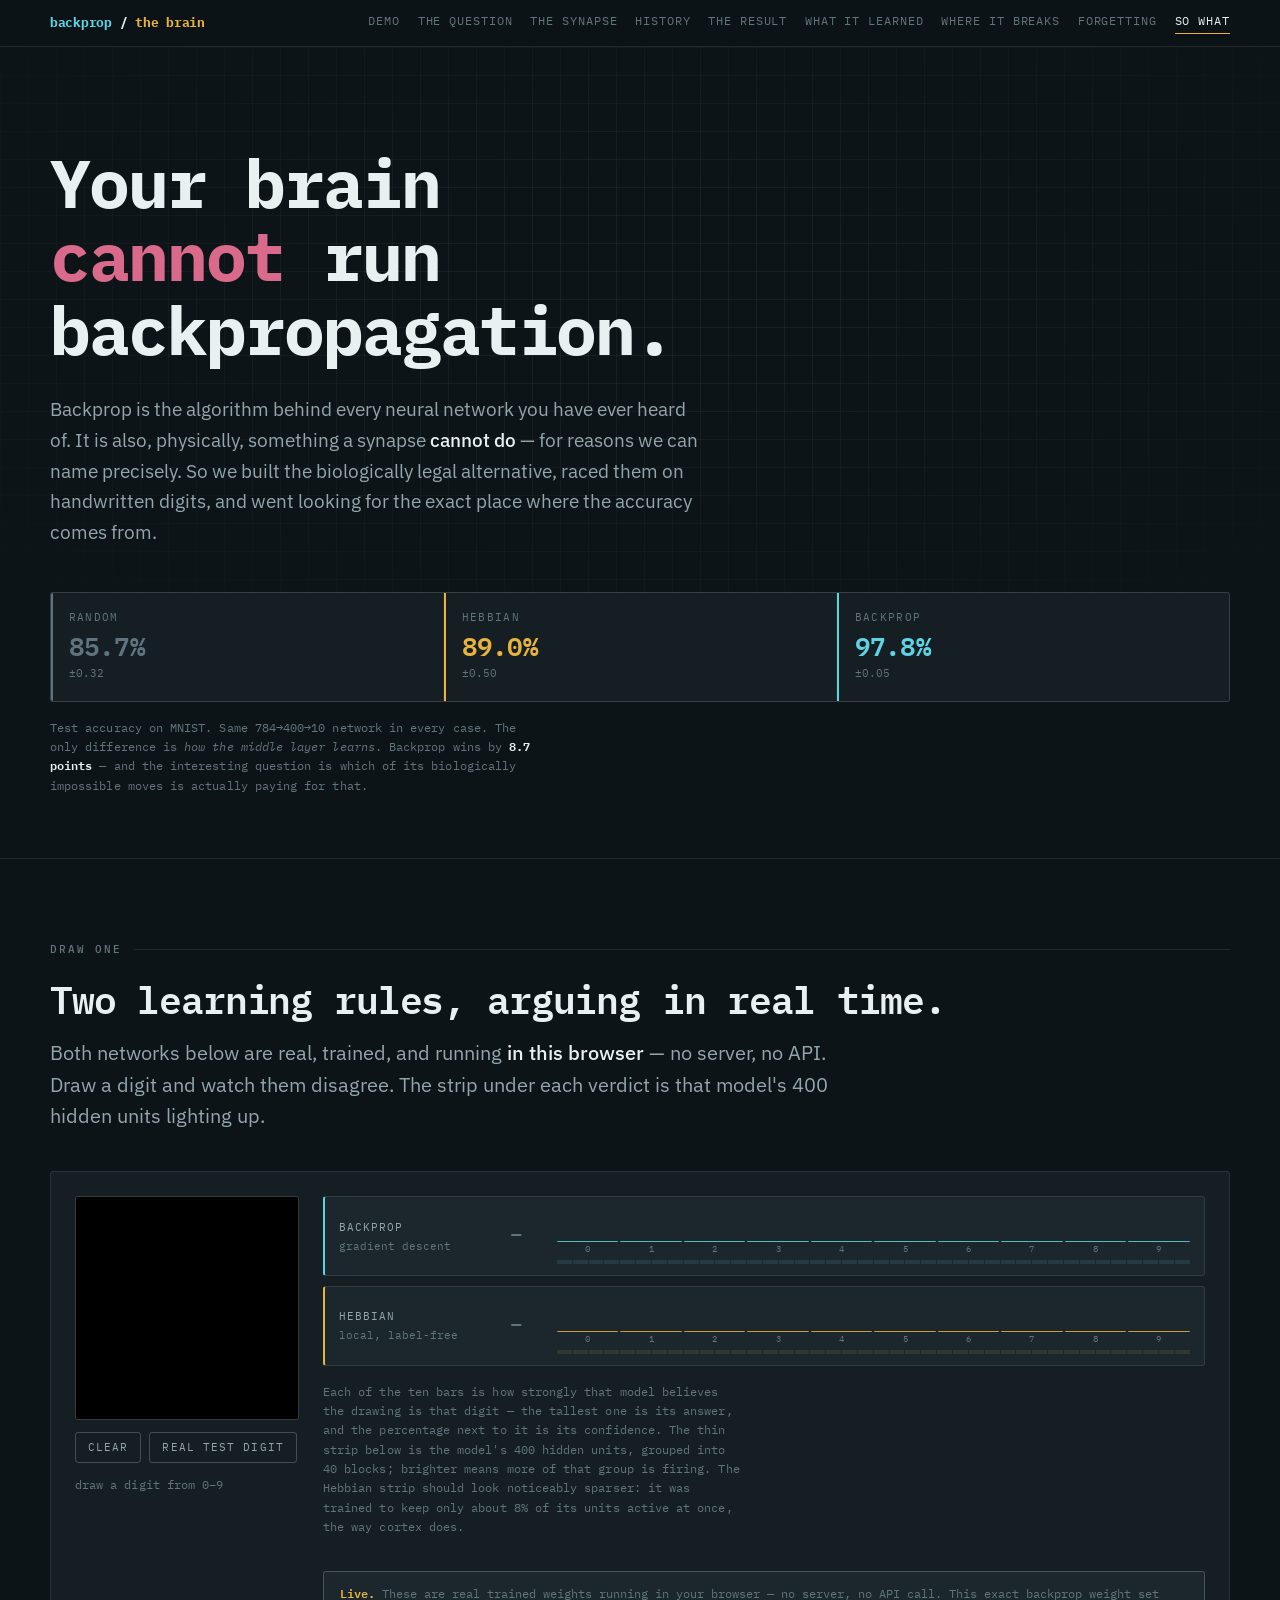
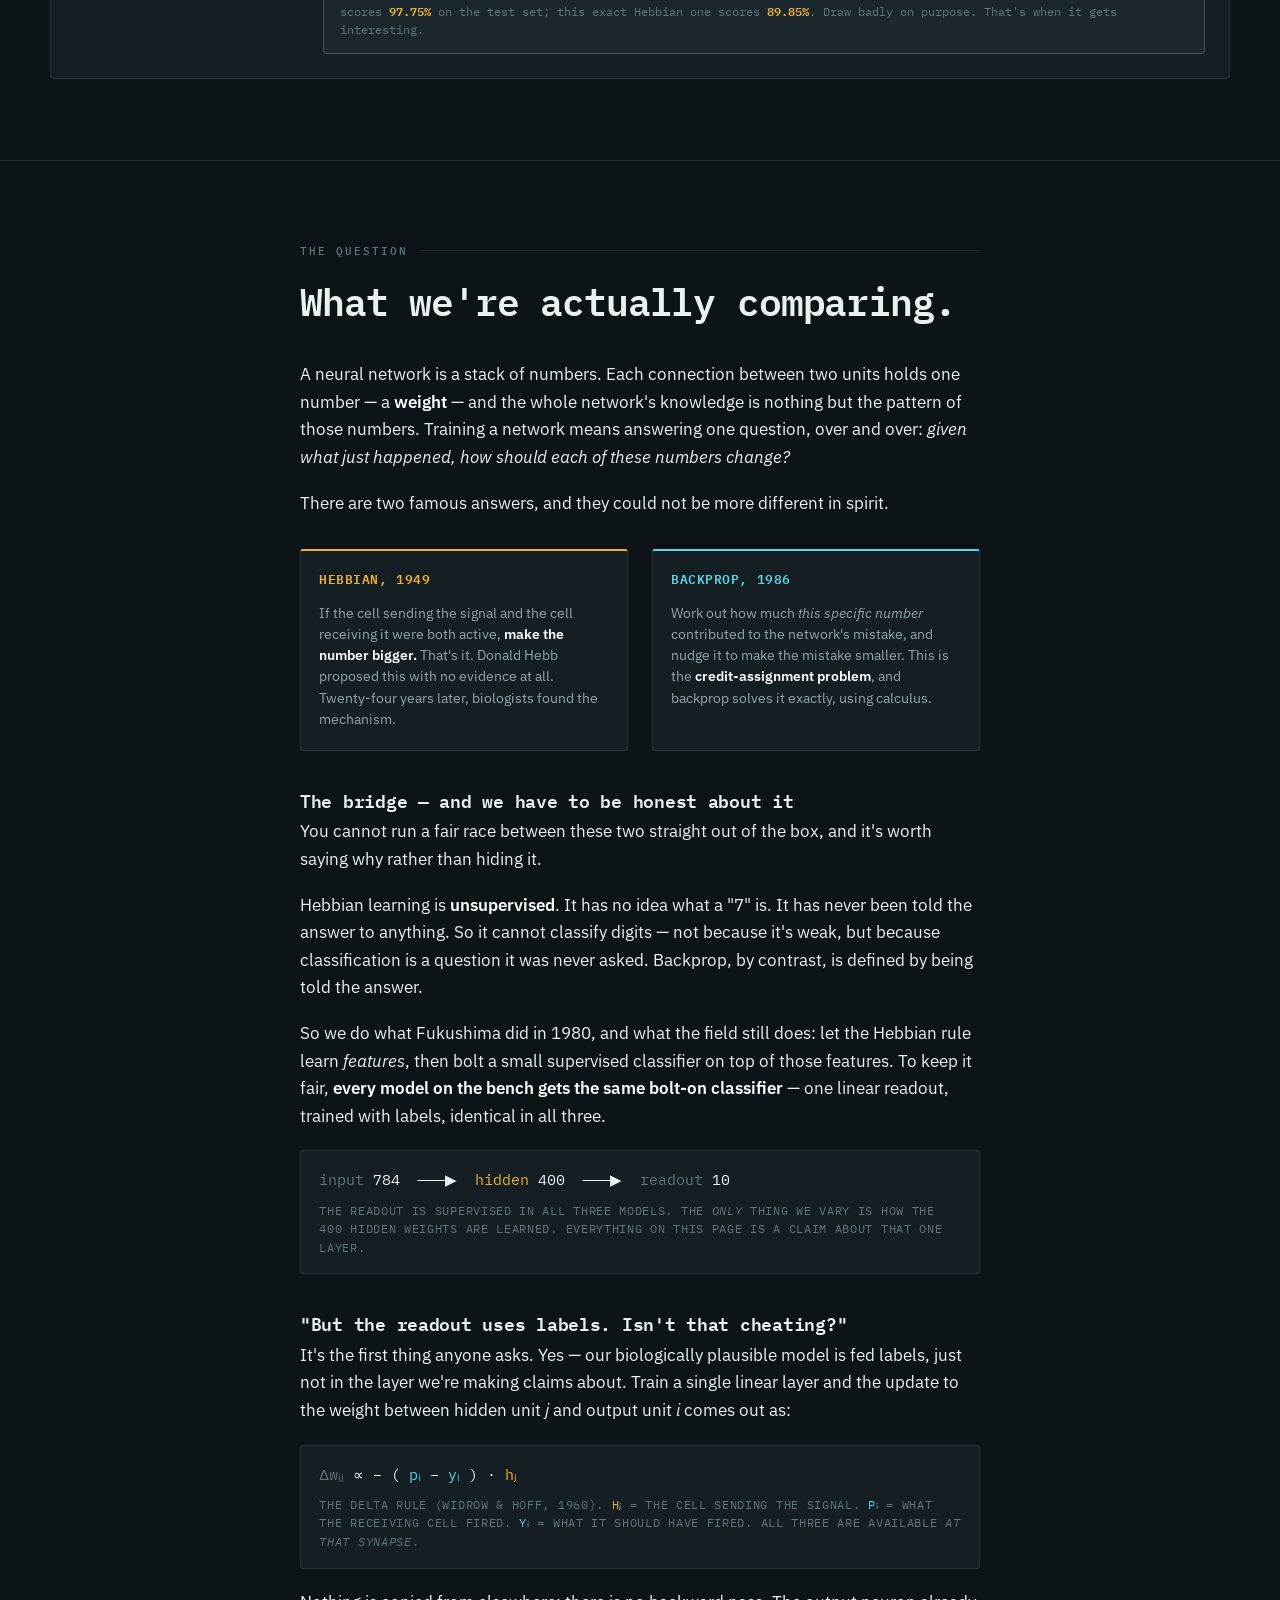
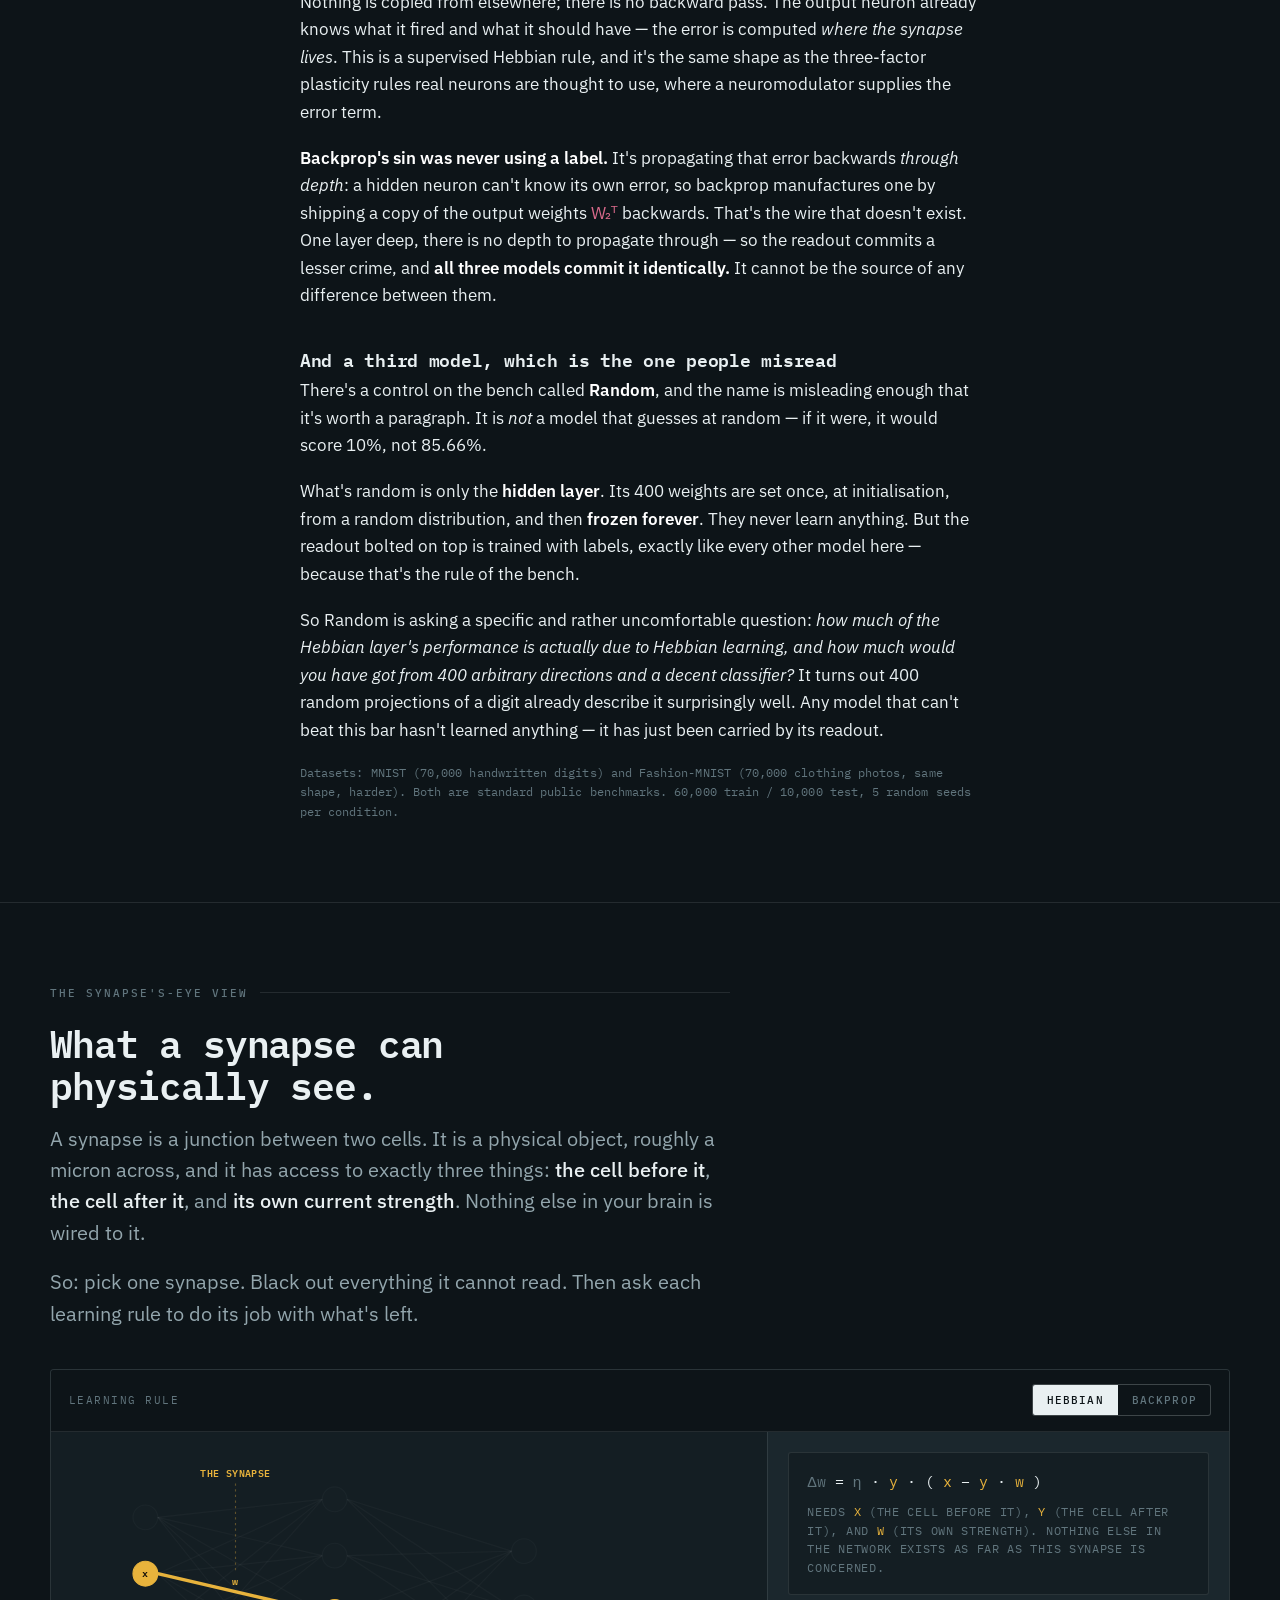
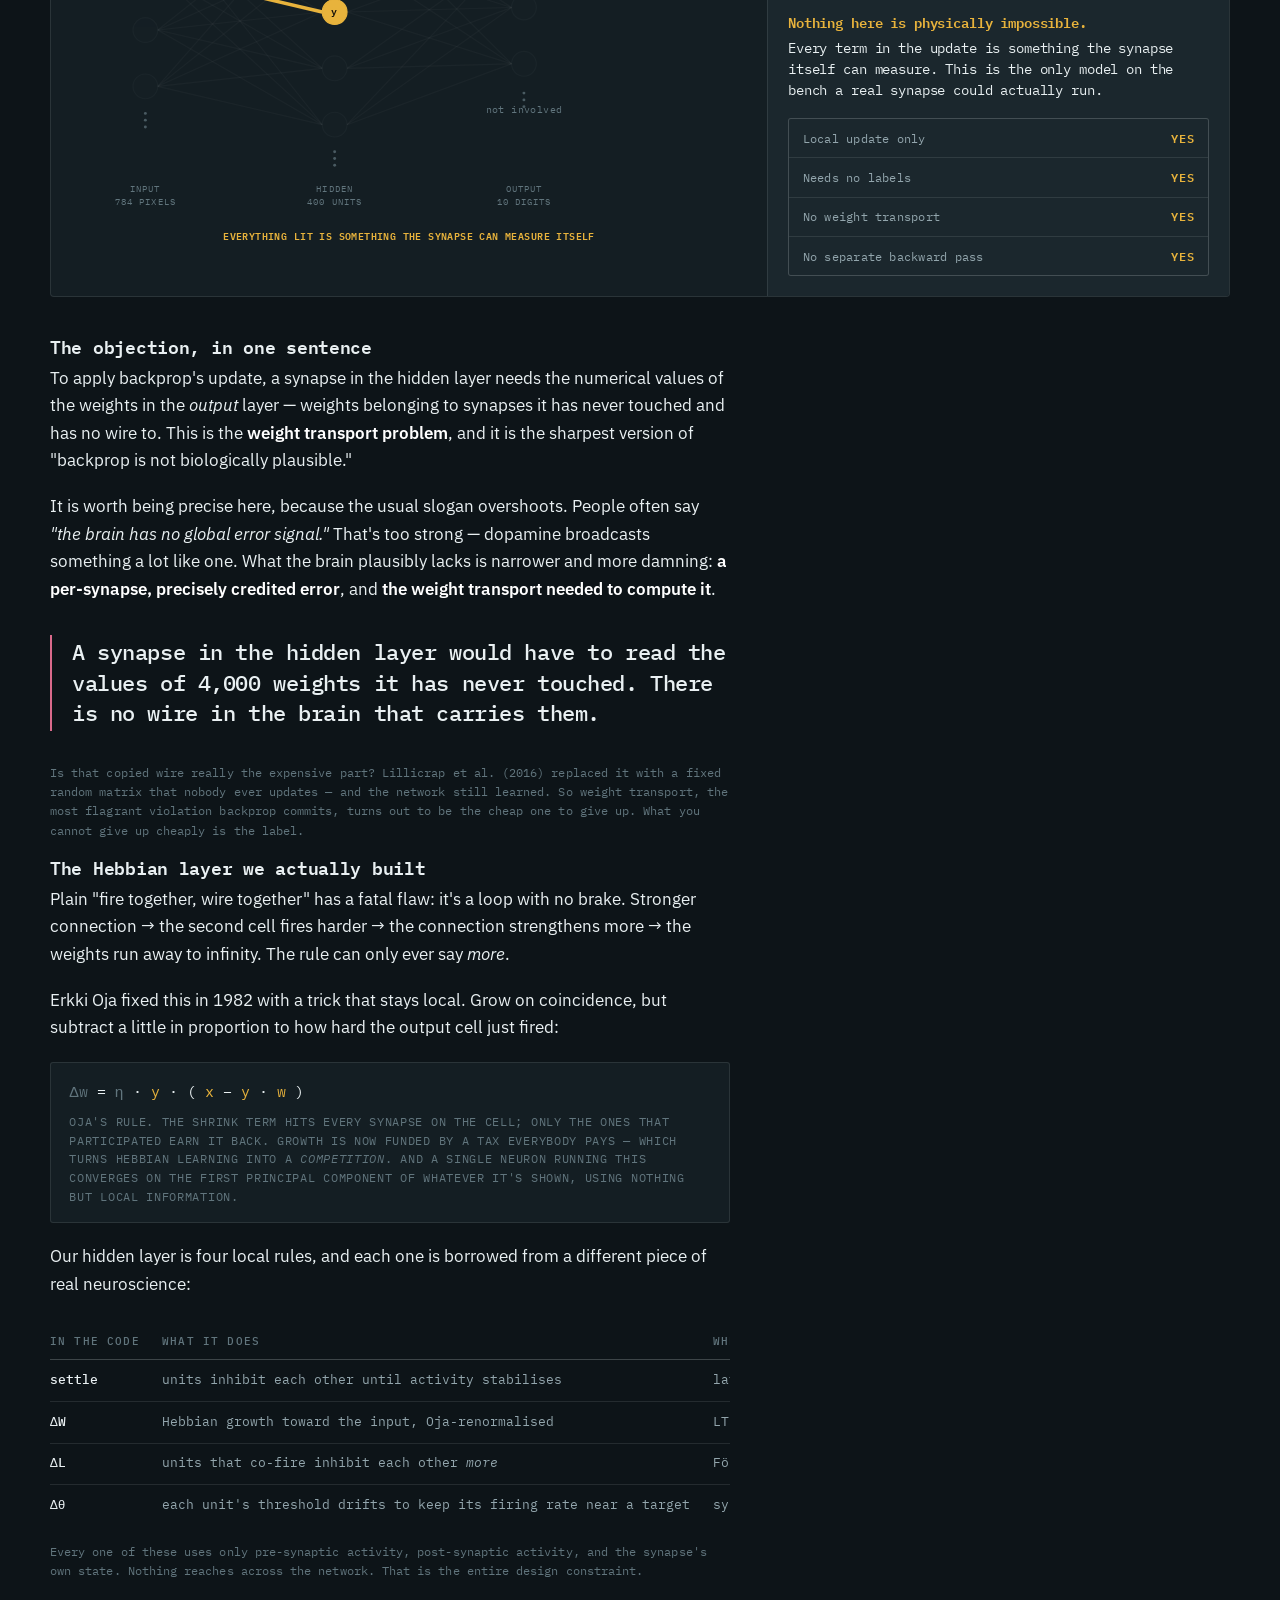
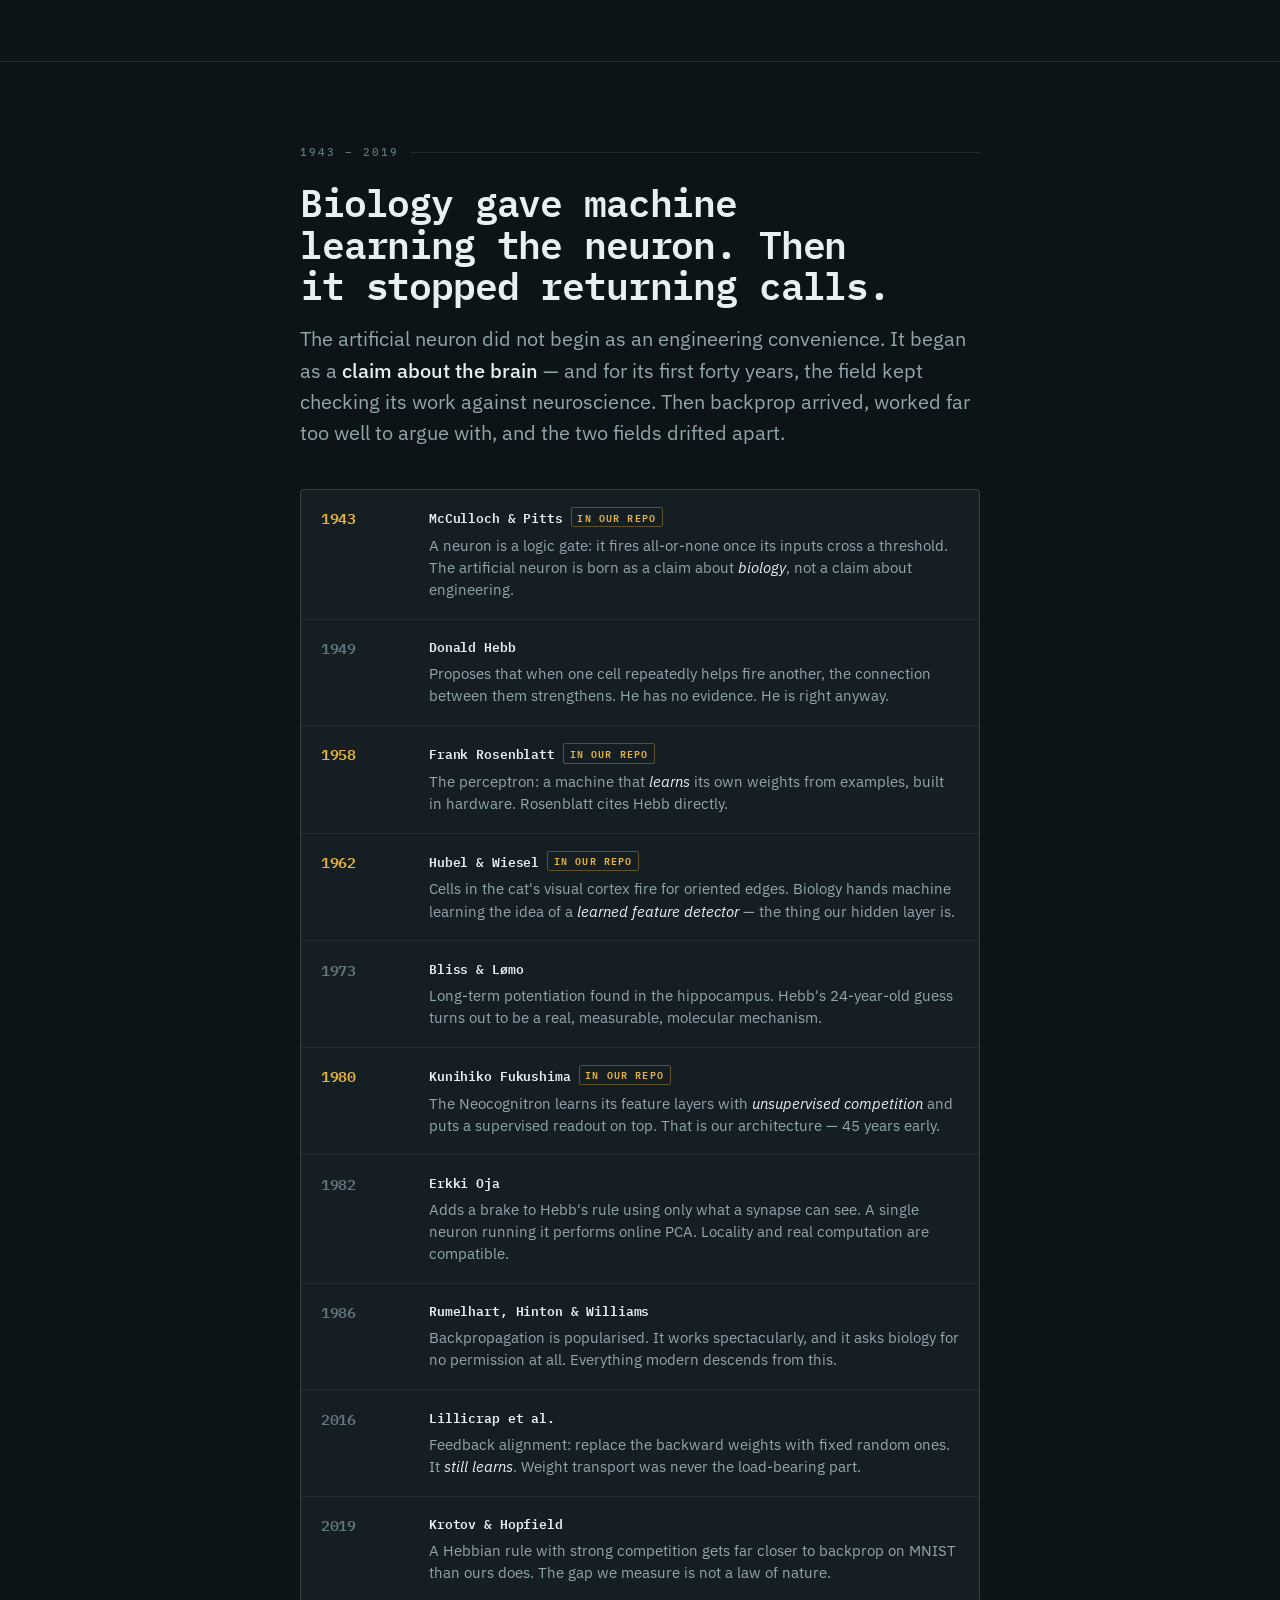
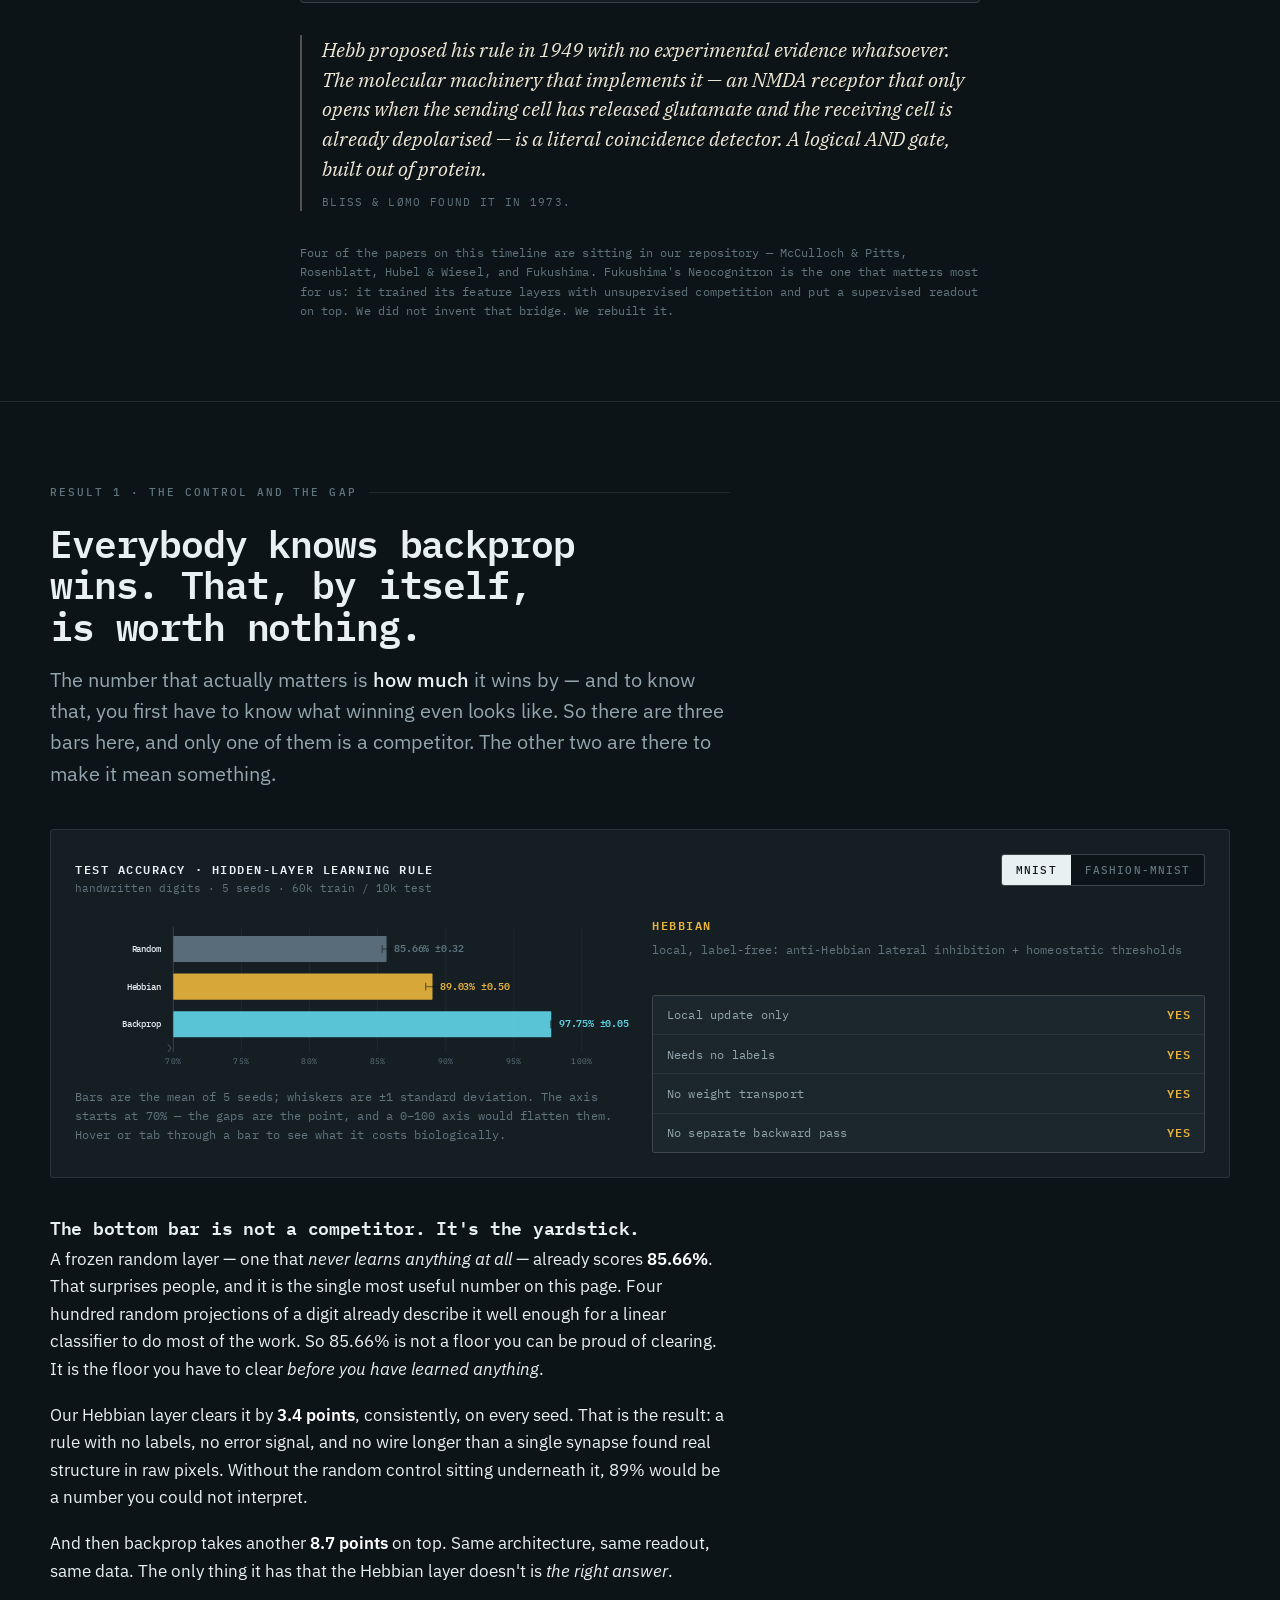
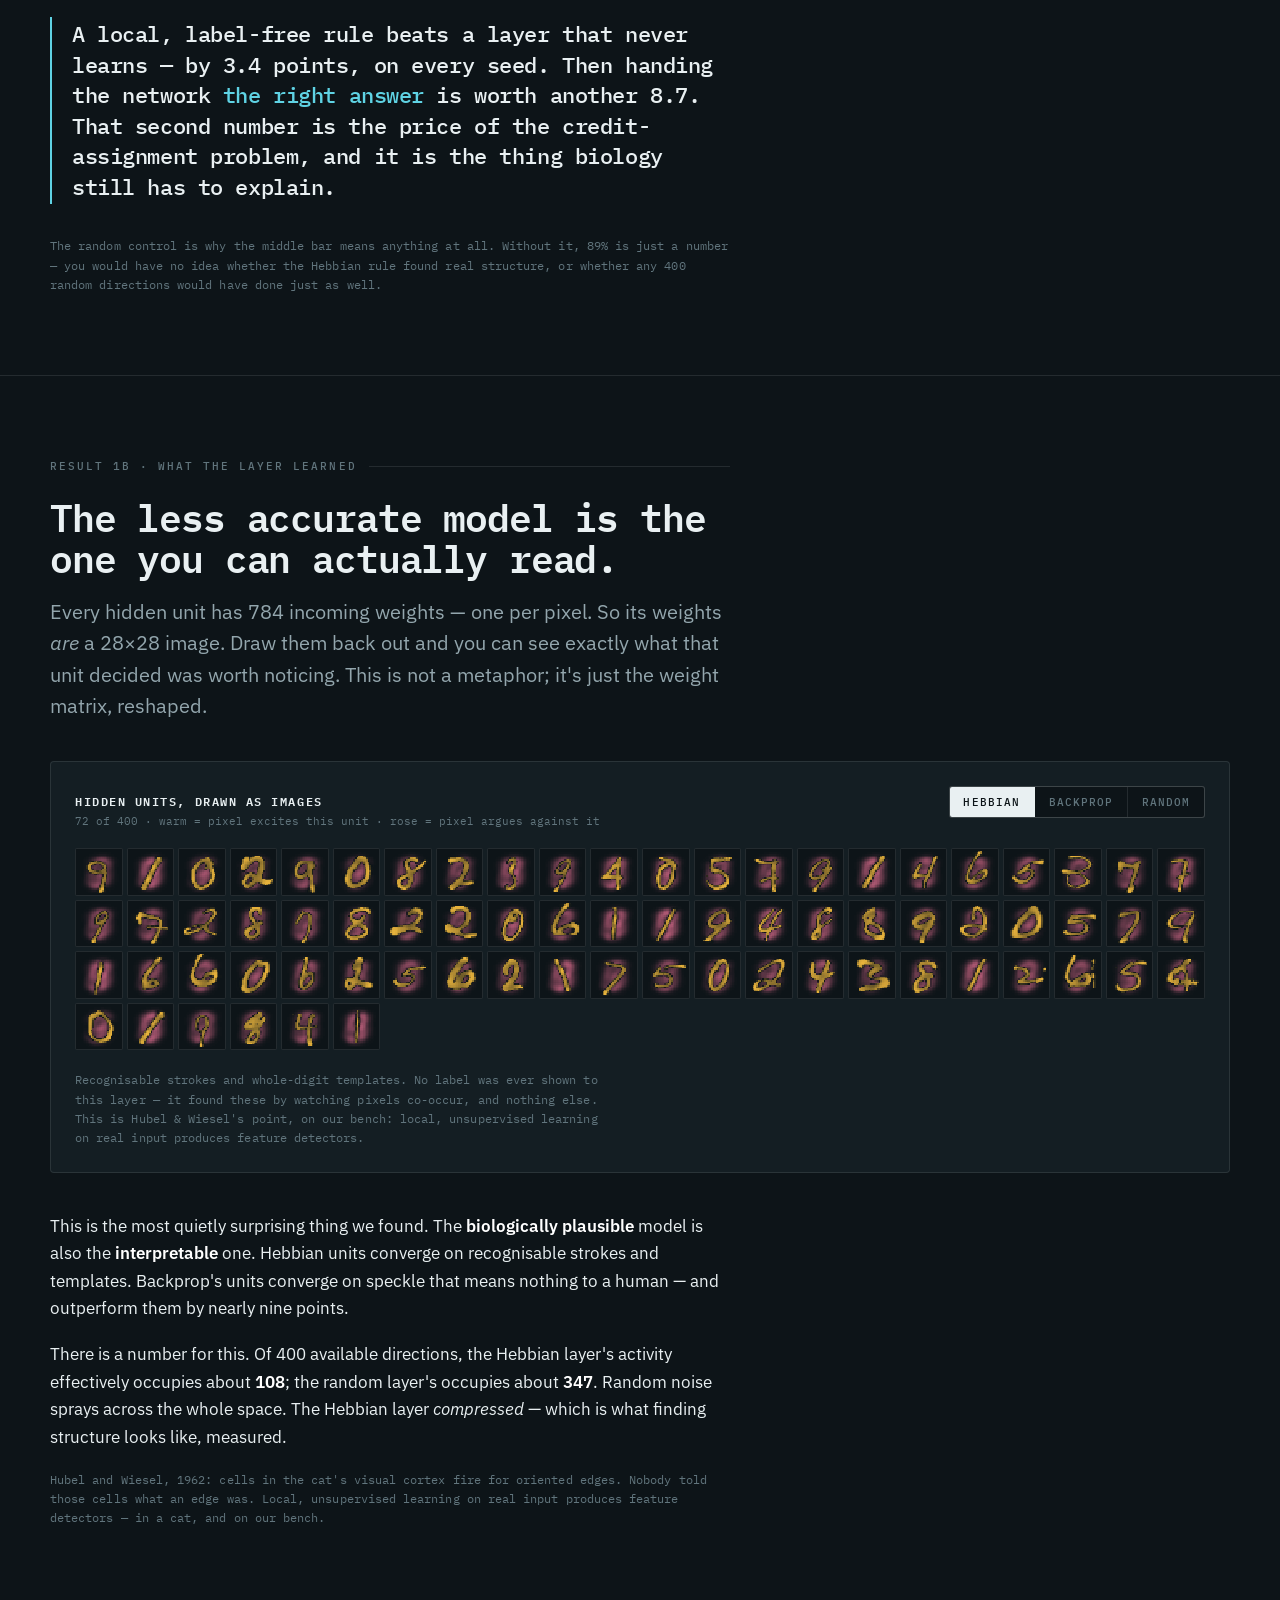
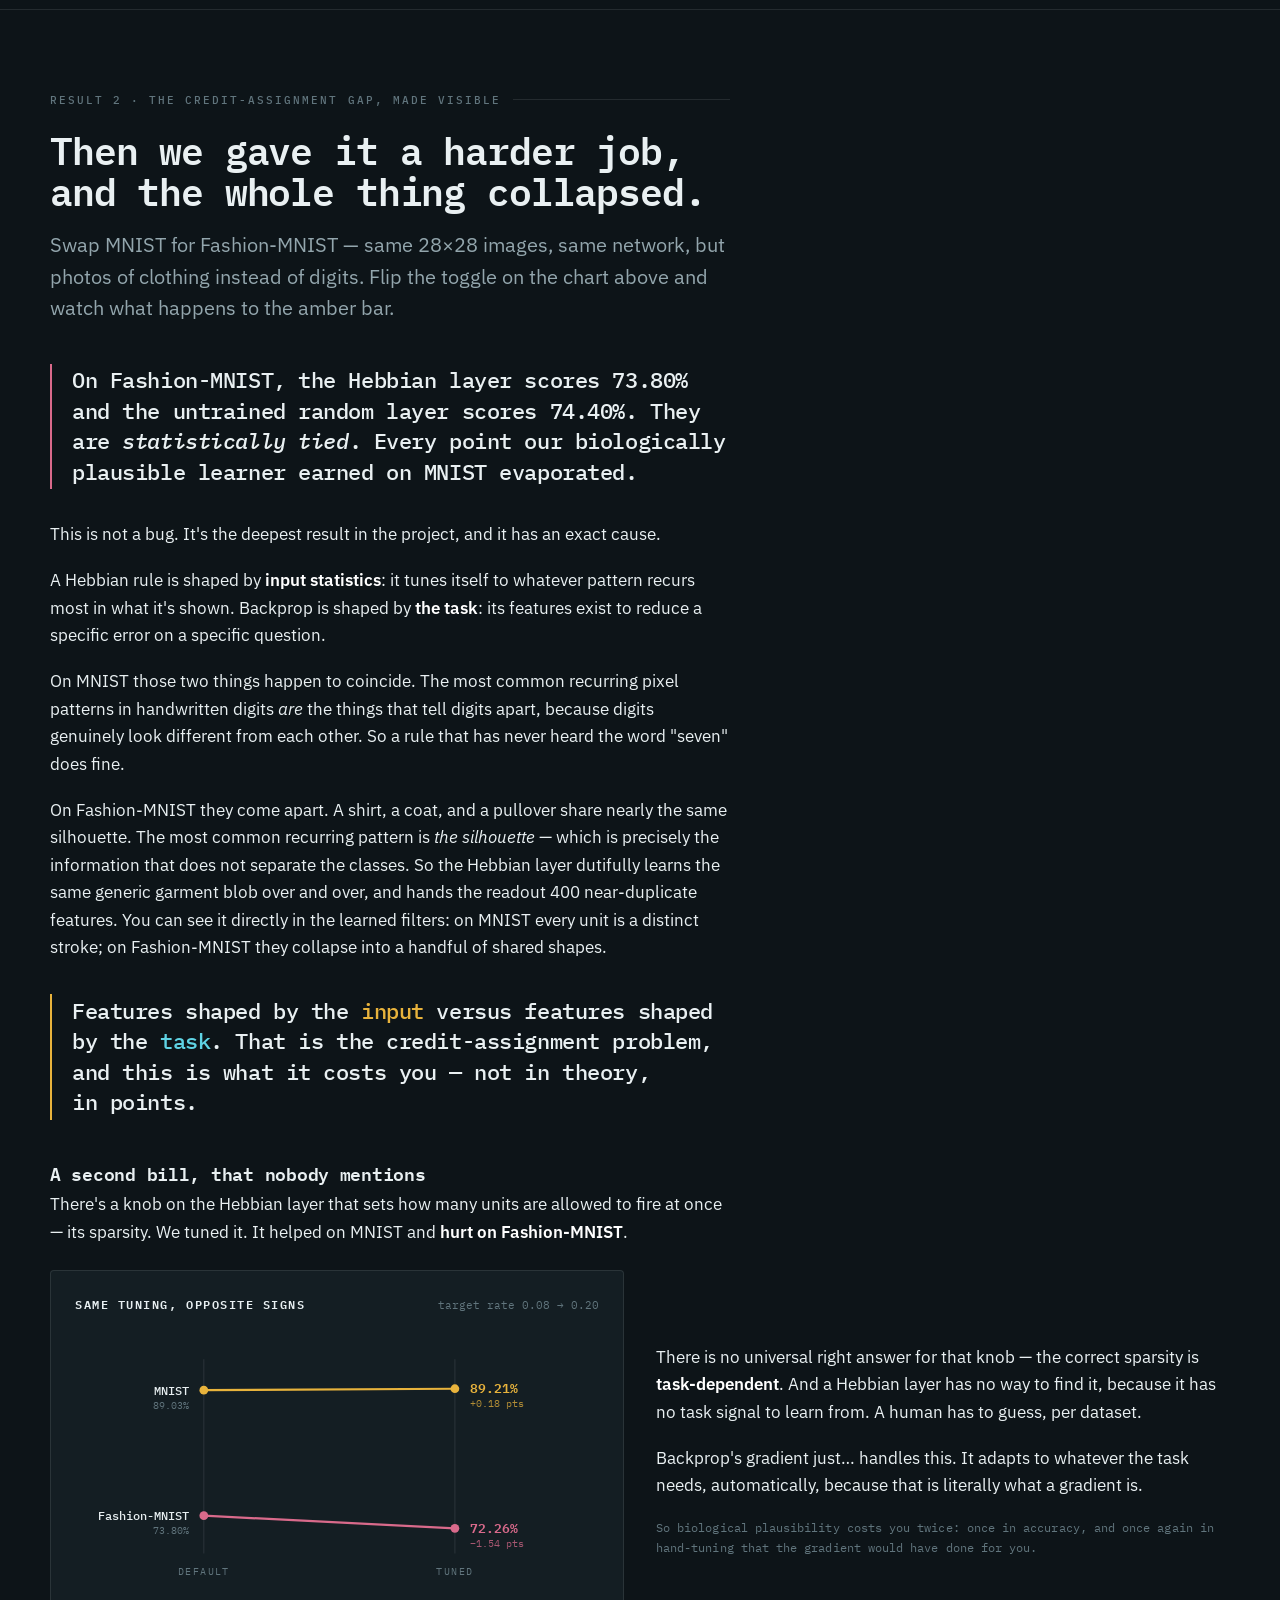
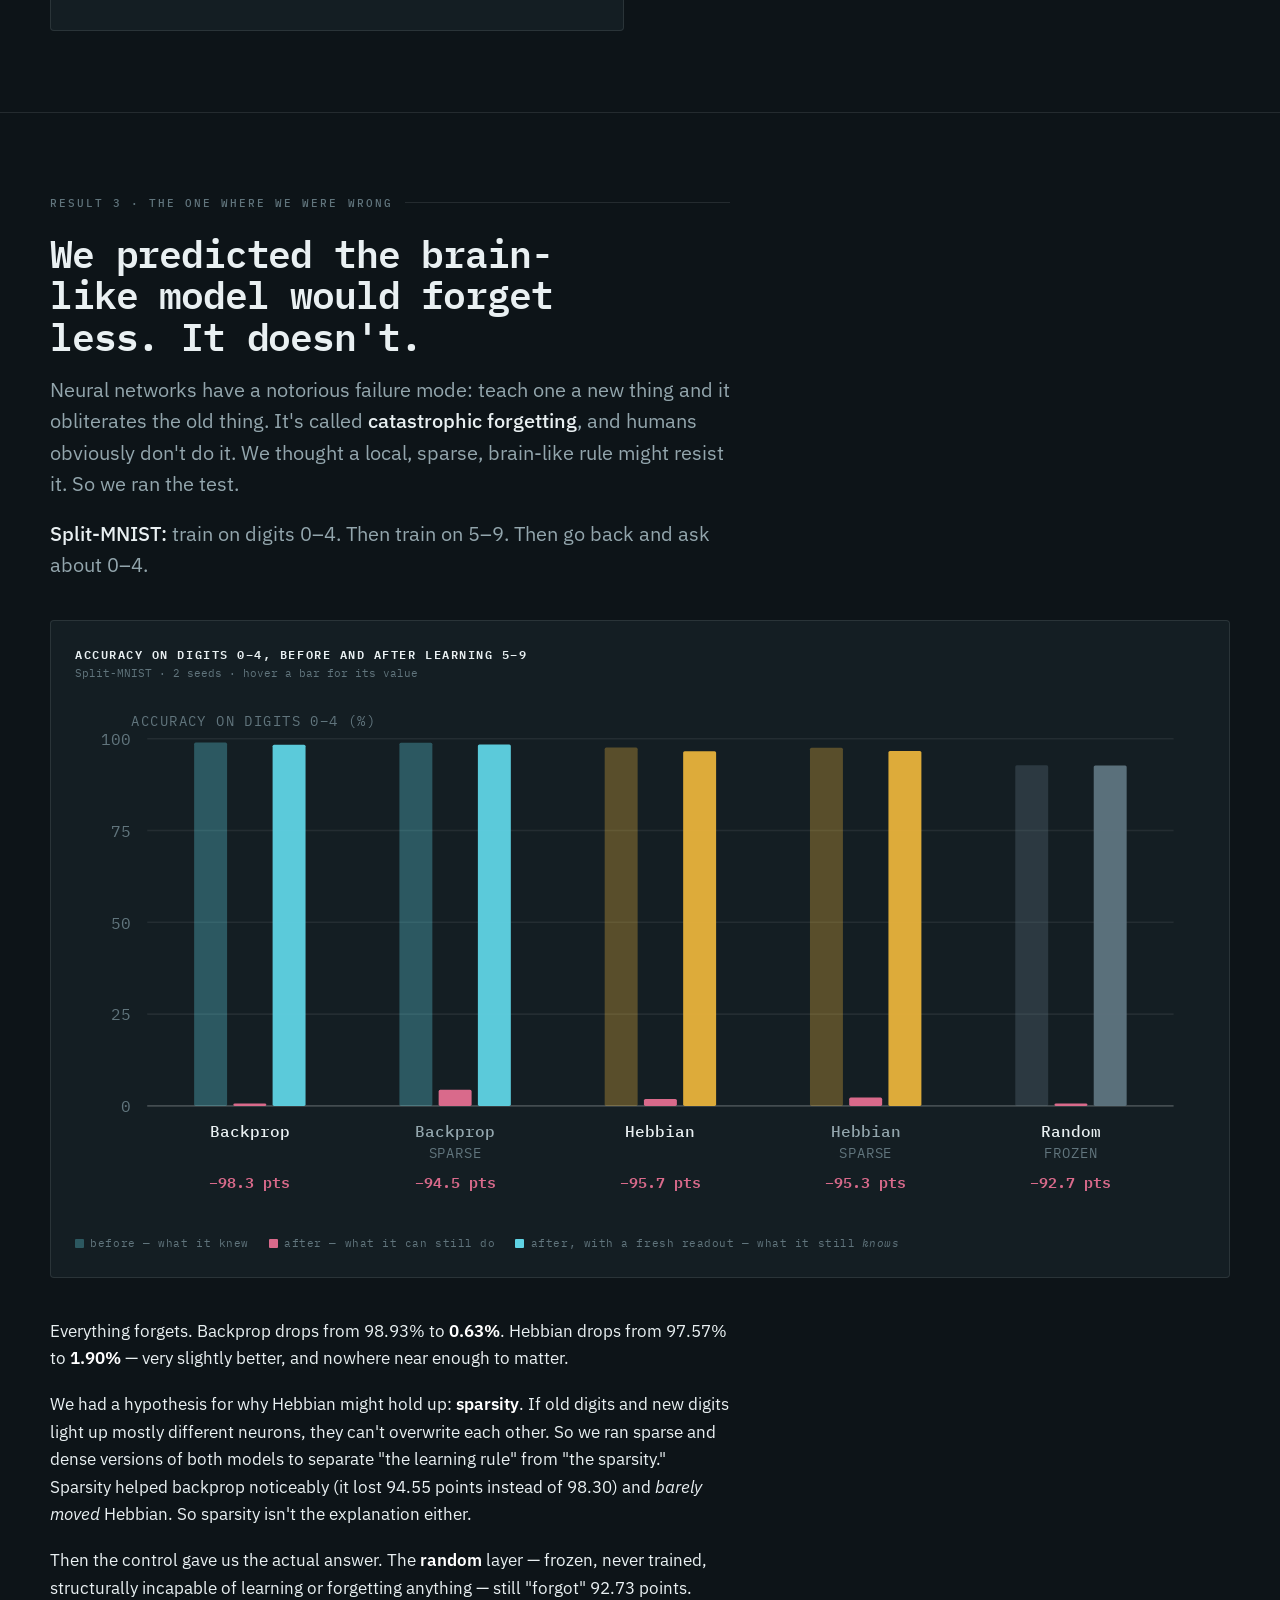
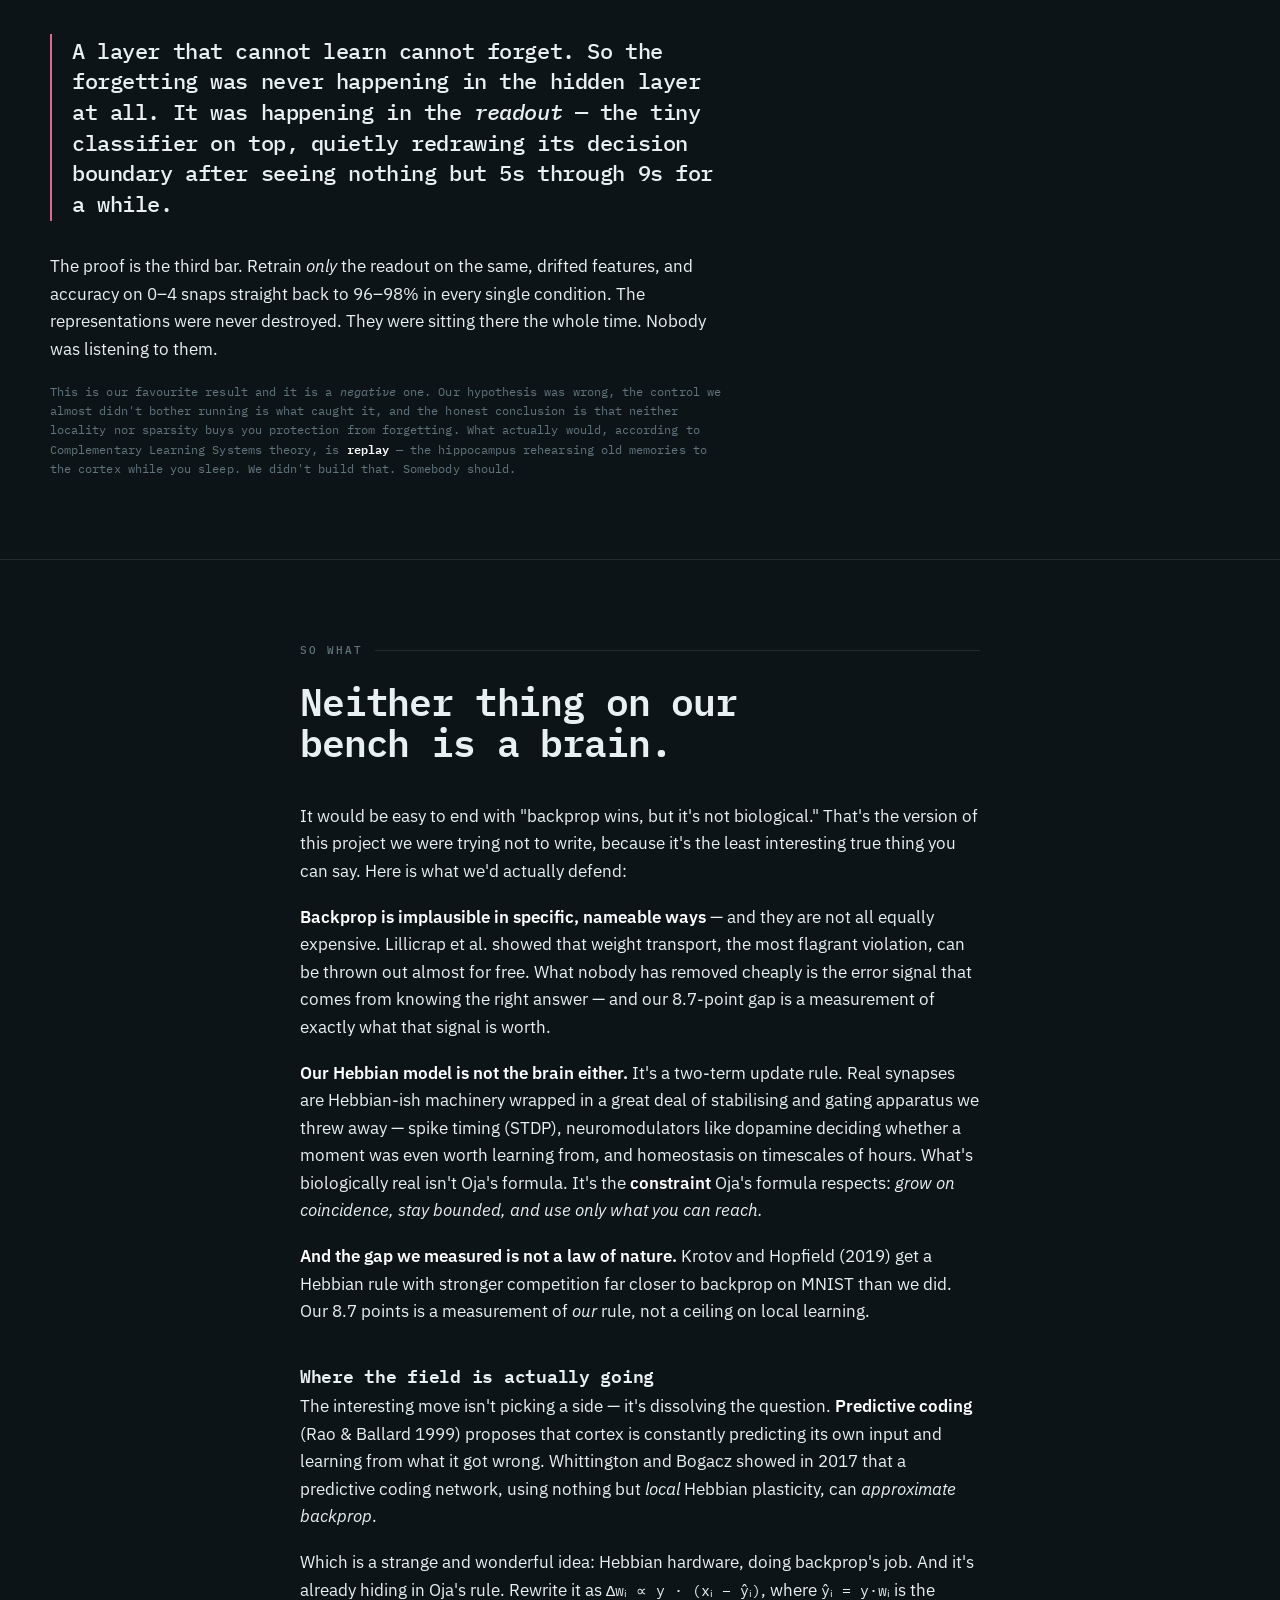
==== commit 2719bd8b: "Drop the hero kicker and add credits to the footer The headline is now the first thing on the page. " ====
--- a/docs/index.html
+++ b/docs/index.html
@@ -38,7 +38,6 @@
 <section class="hero">
   <div class="grid-field"></div>
   <div class="wide">
-    <div class="kicker">Carnegie Mellon Pre-College · Computational Biology · Topic 6</div>
     <h1>Your brain <span class="cut">cannot</span> run backpropagation.</h1>
     <p class="hero-deck">
       Backprop is the algorithm behind every neural network you have ever heard of. It is also,
@@ -887,7 +886,8 @@
 
 <footer>
   <div class="wide foot-inner">
-    <span>Carnegie Mellon Pre-College · Computational Biology · Final project</span>
+    <span>Joshua Beitler · Emily Mai · Matthew Dong · Ryan Fang</span>
+    <span>Carnegie Mellon Pre-College · Computational Biology · Final project · July 13, 2026</span>
     <span>Topic 6 — What is a neural network, and how has biology informed its construction?</span>
   </div>
 </footer>
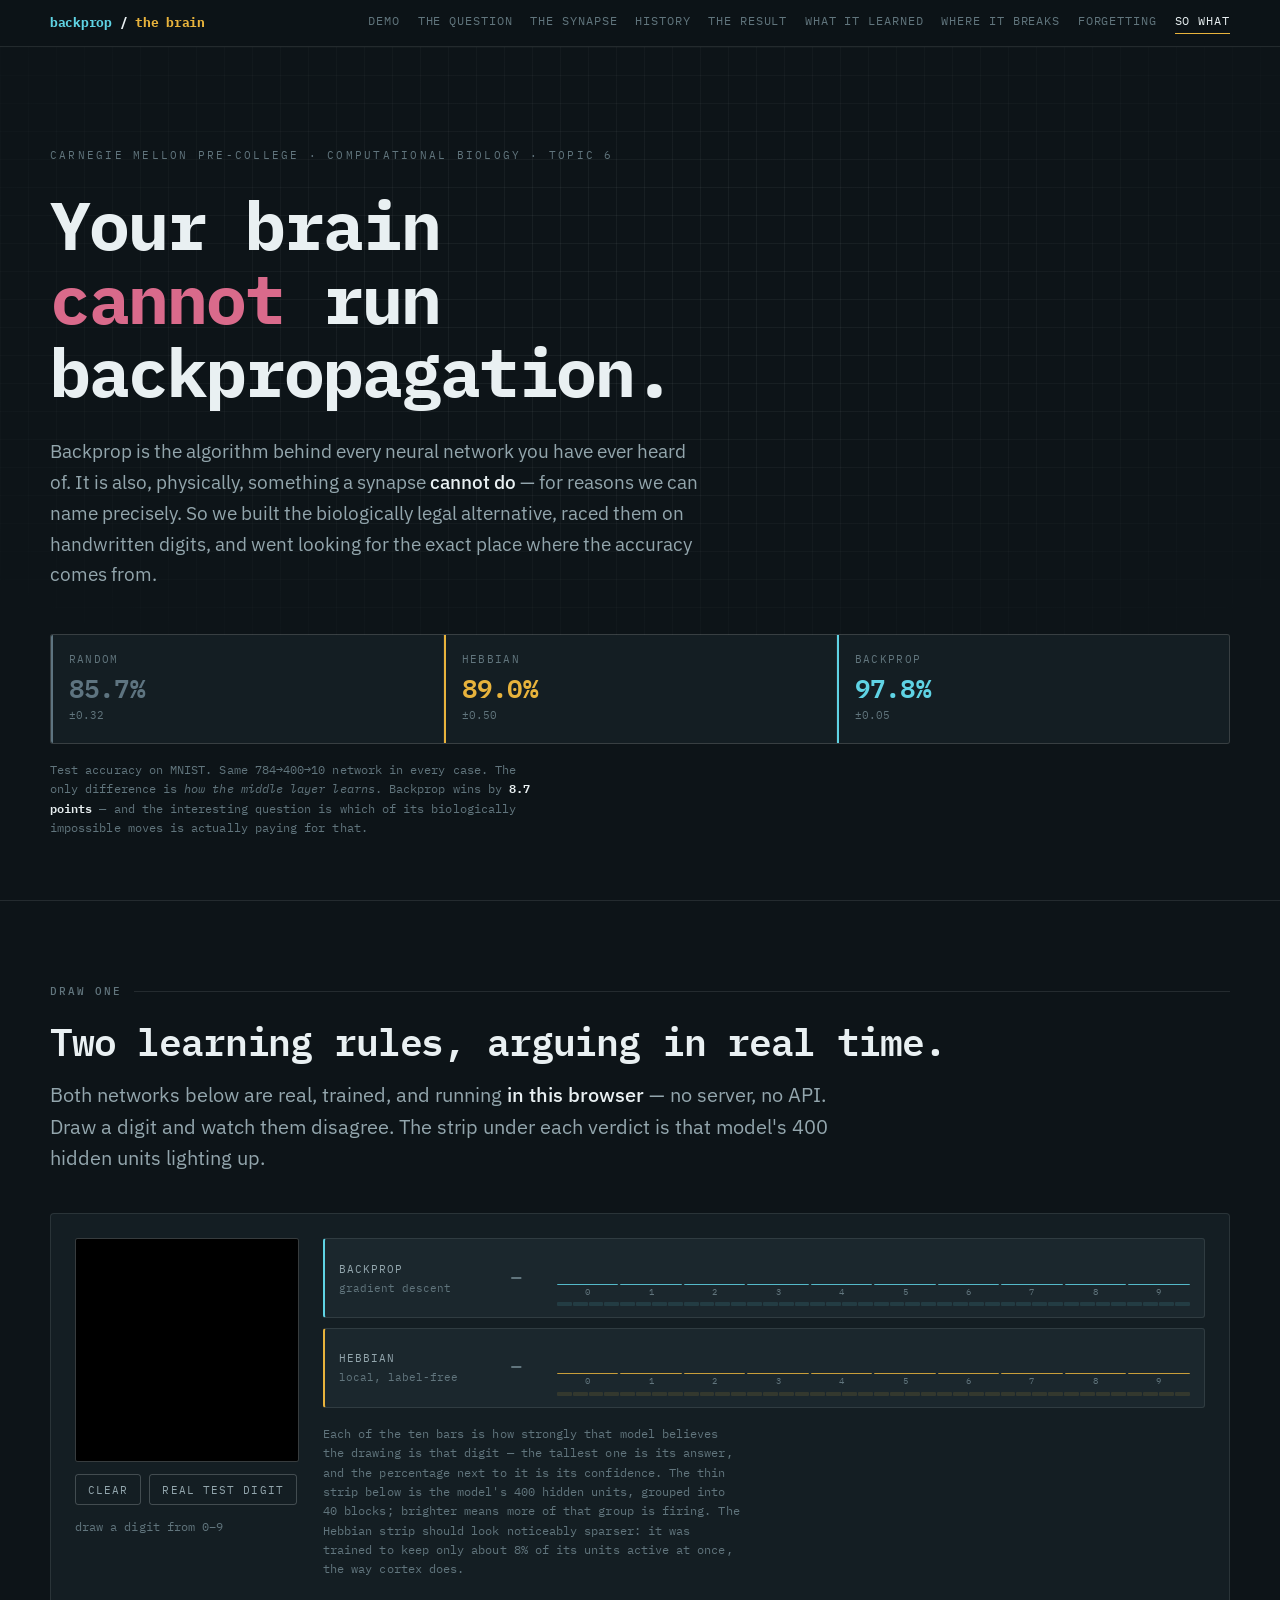
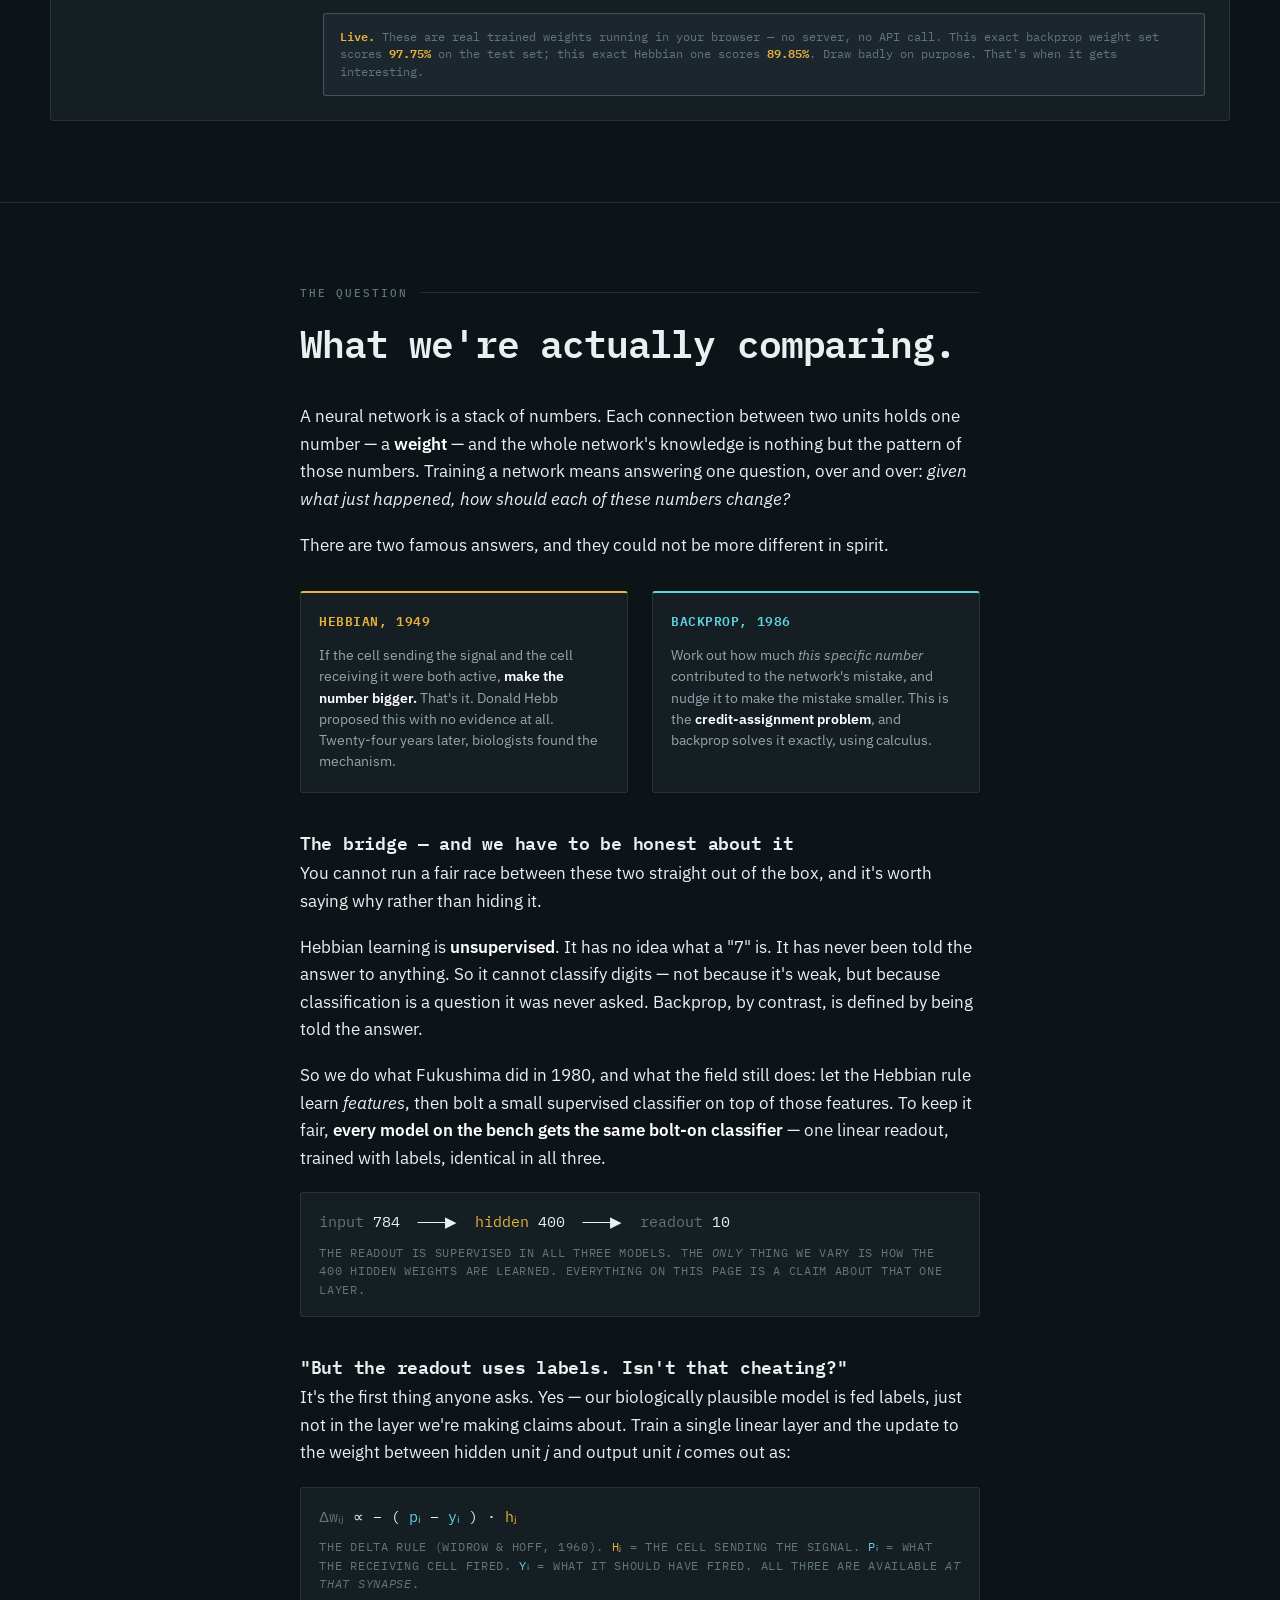
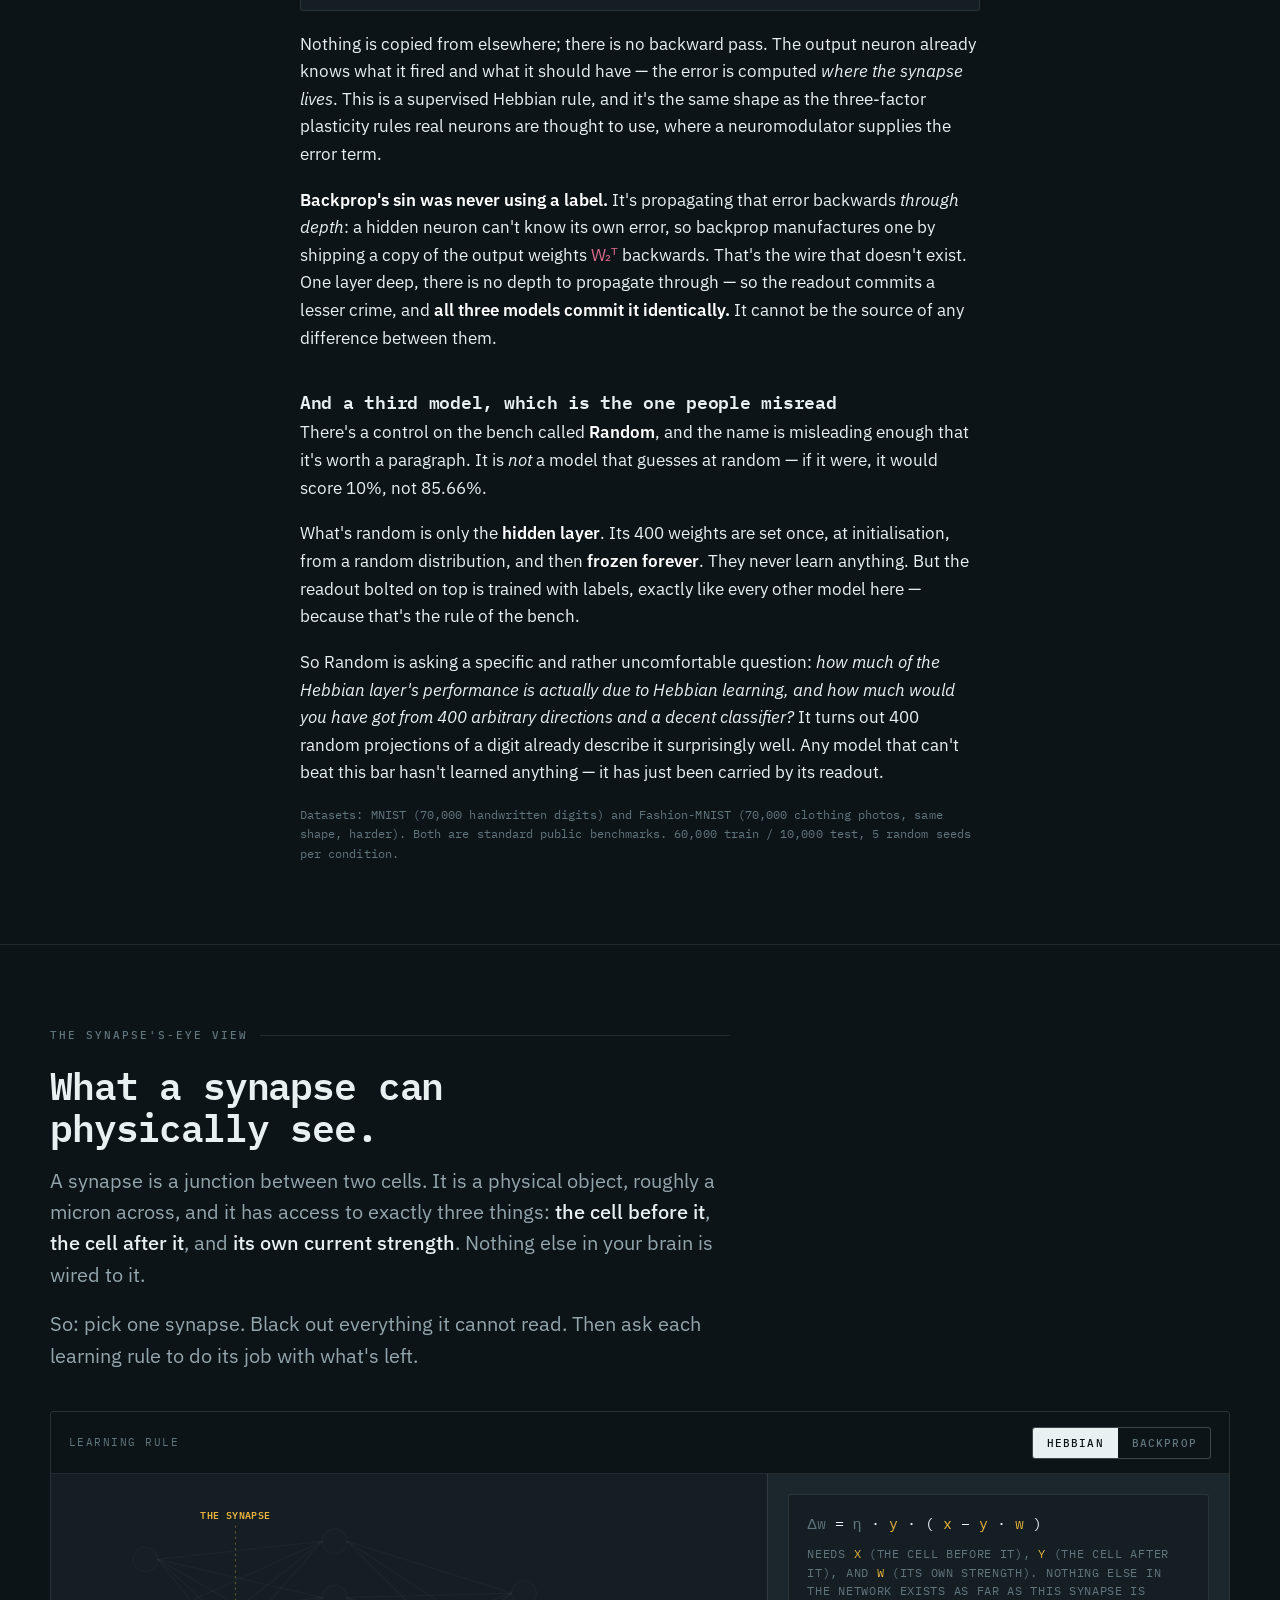
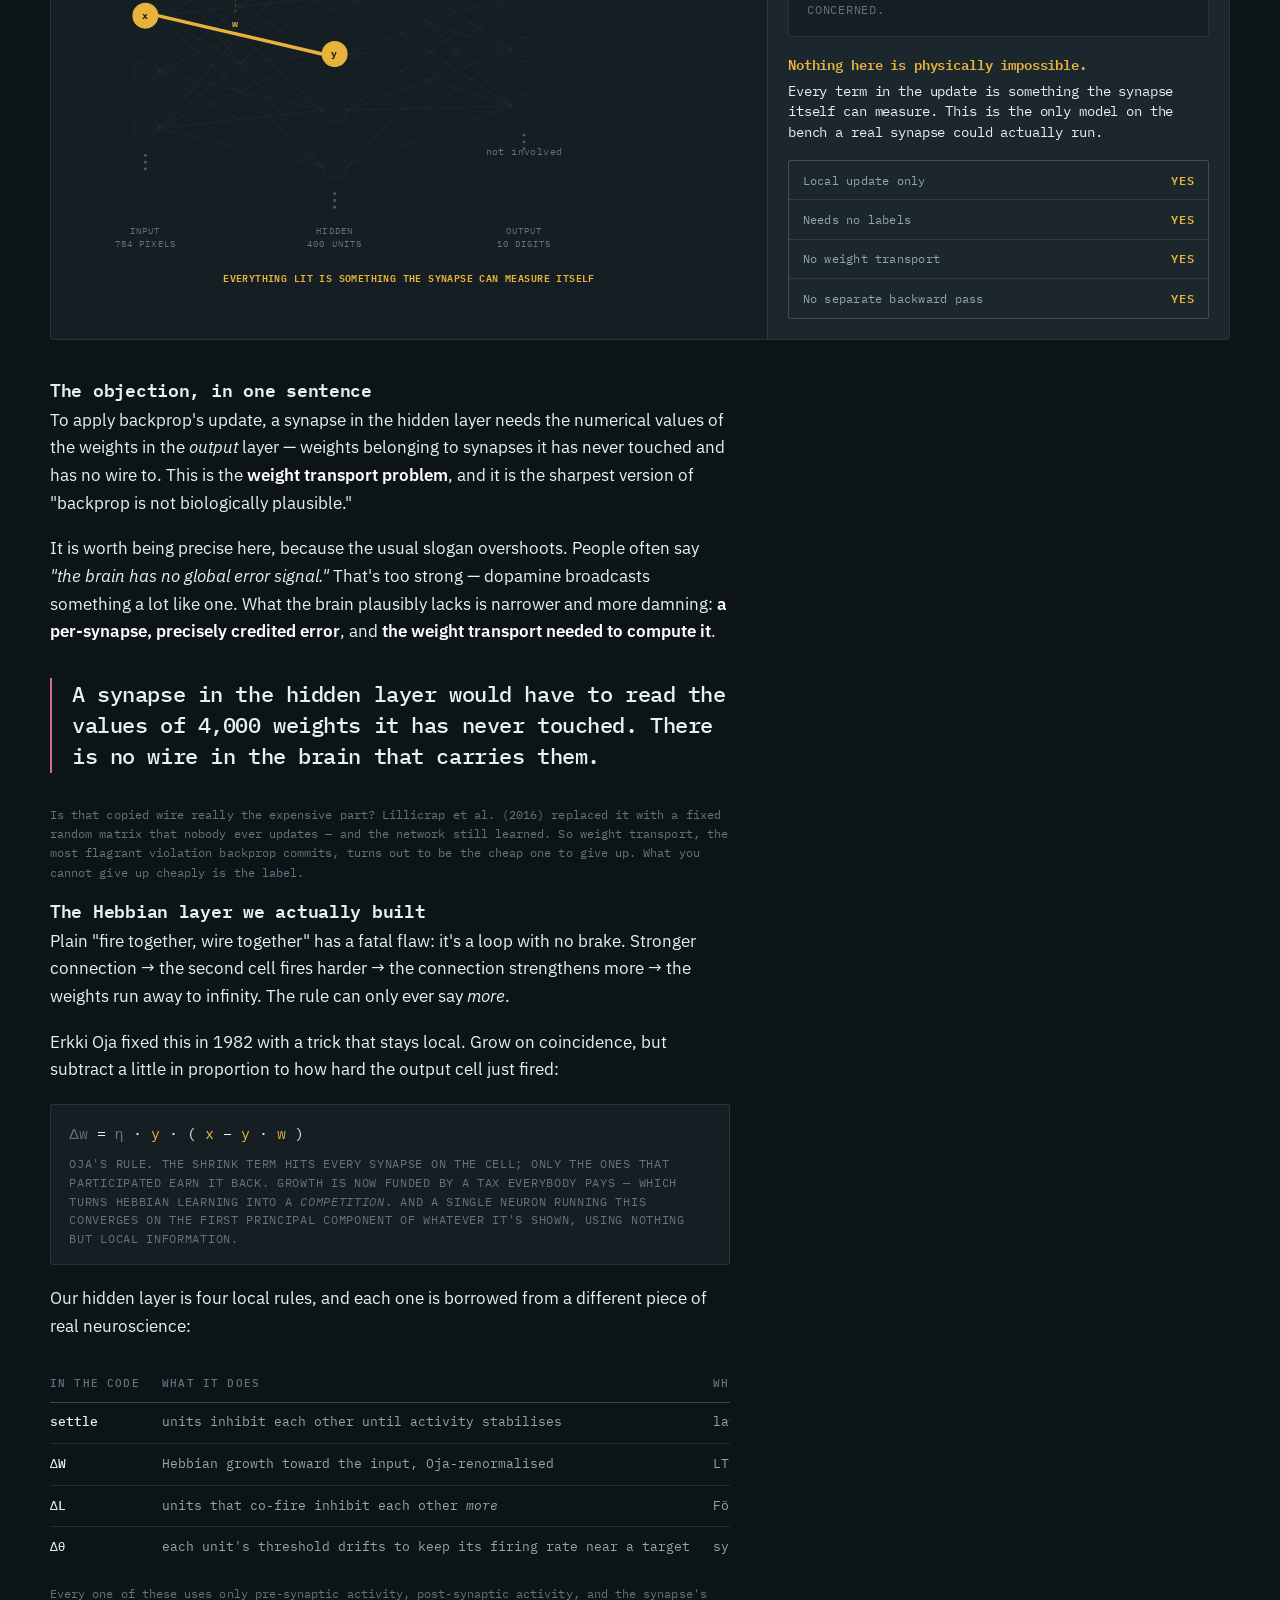
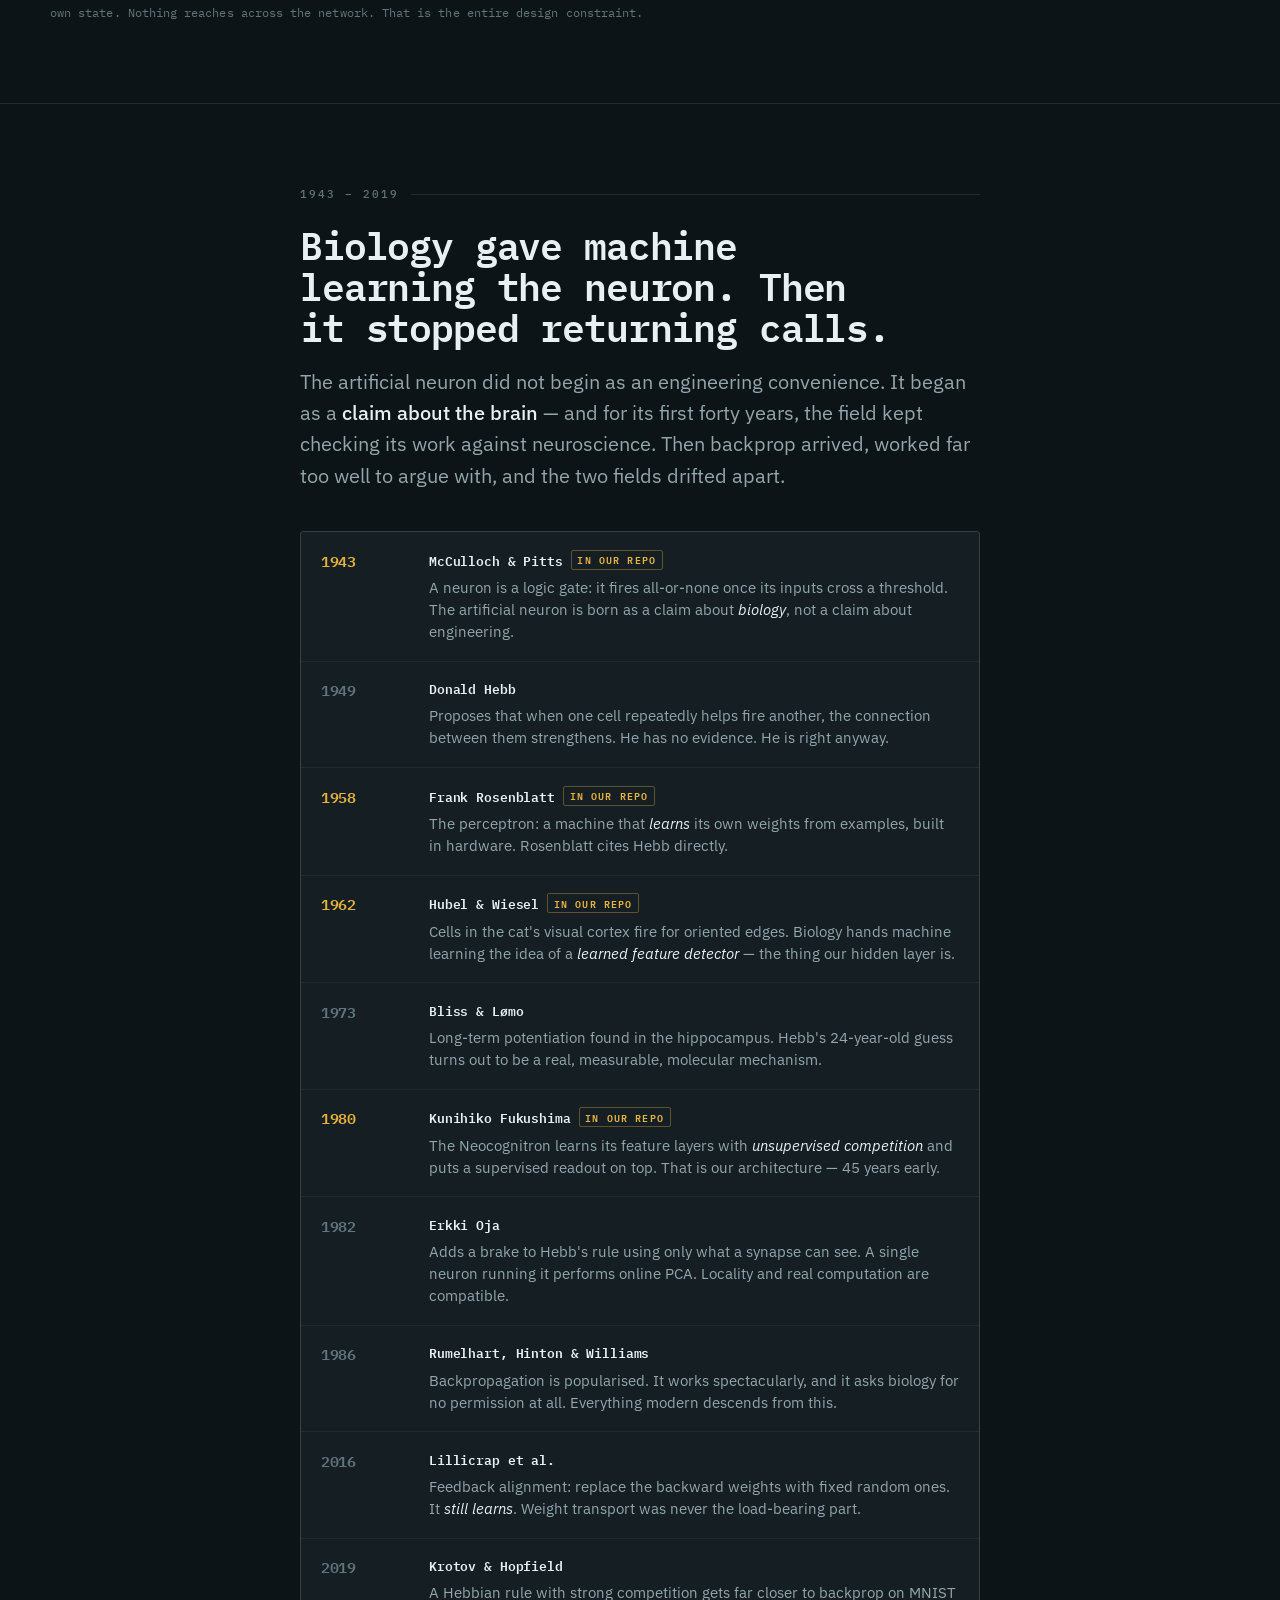
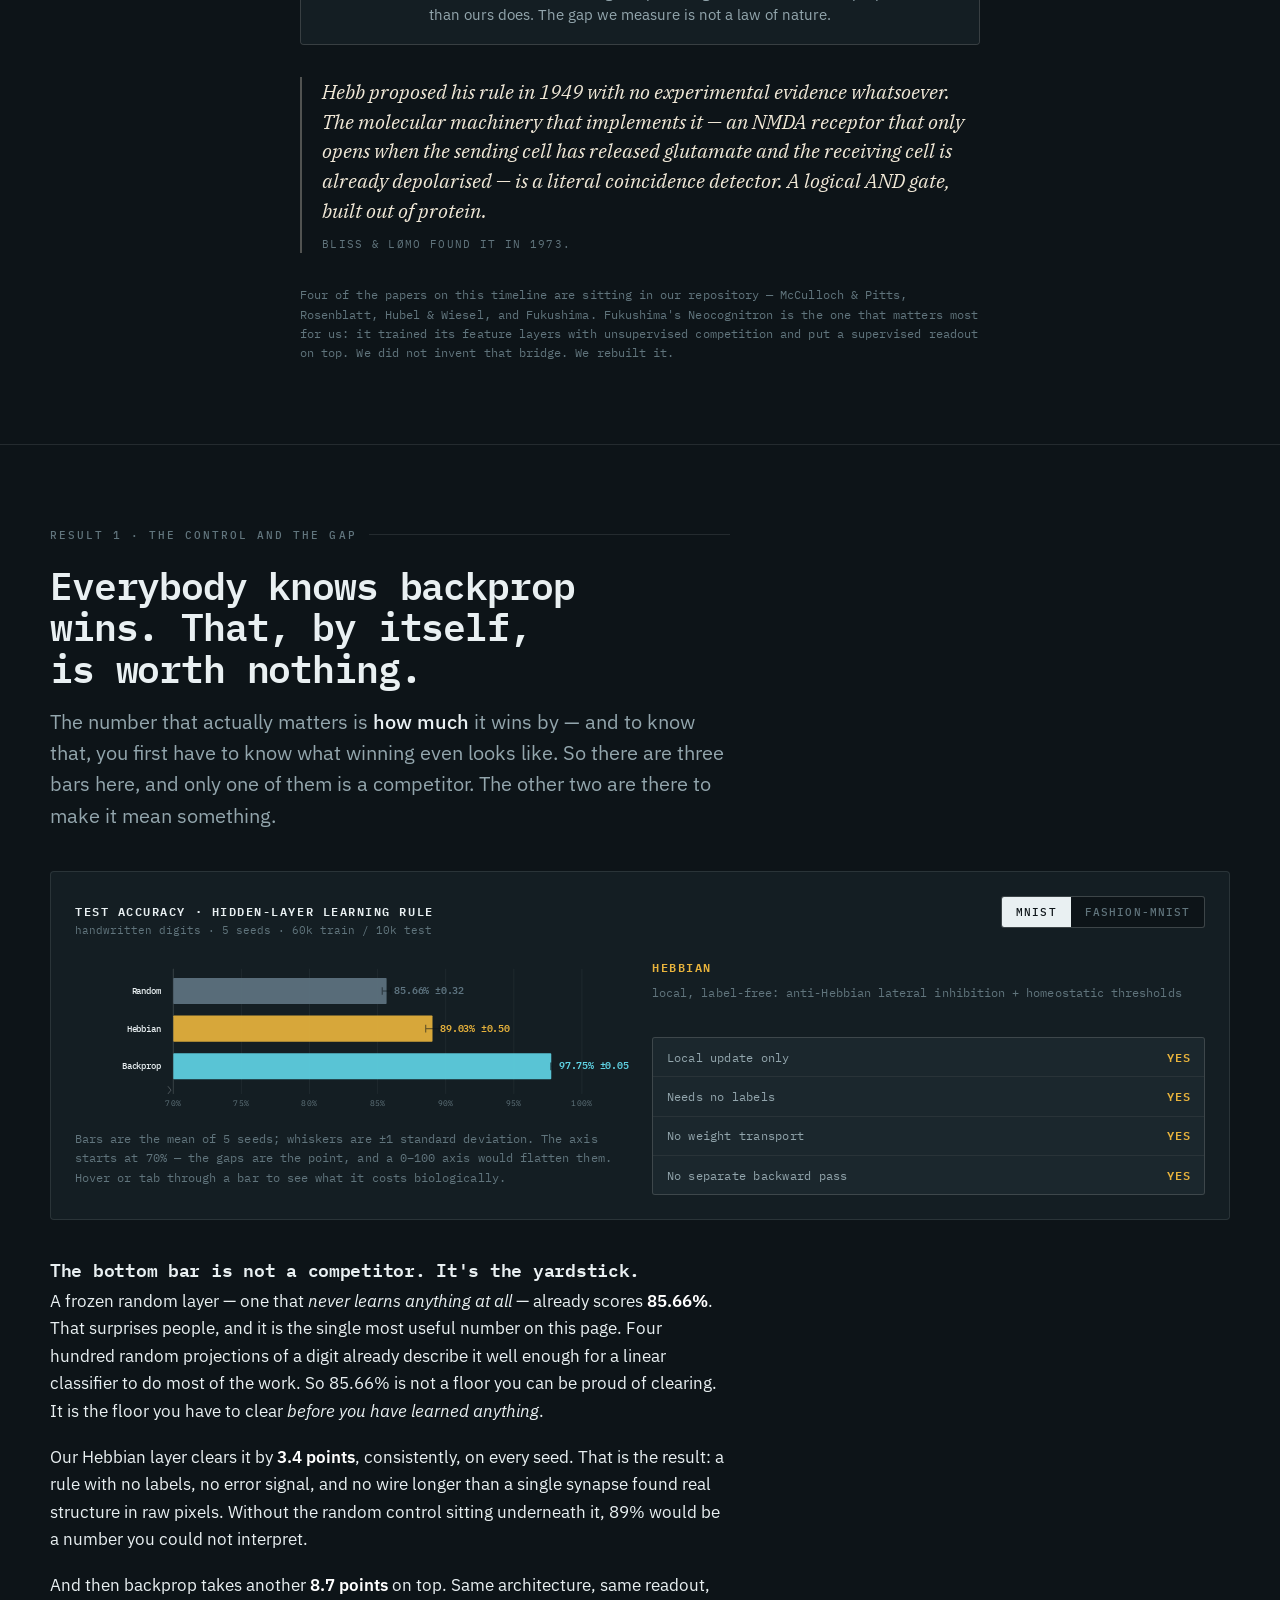
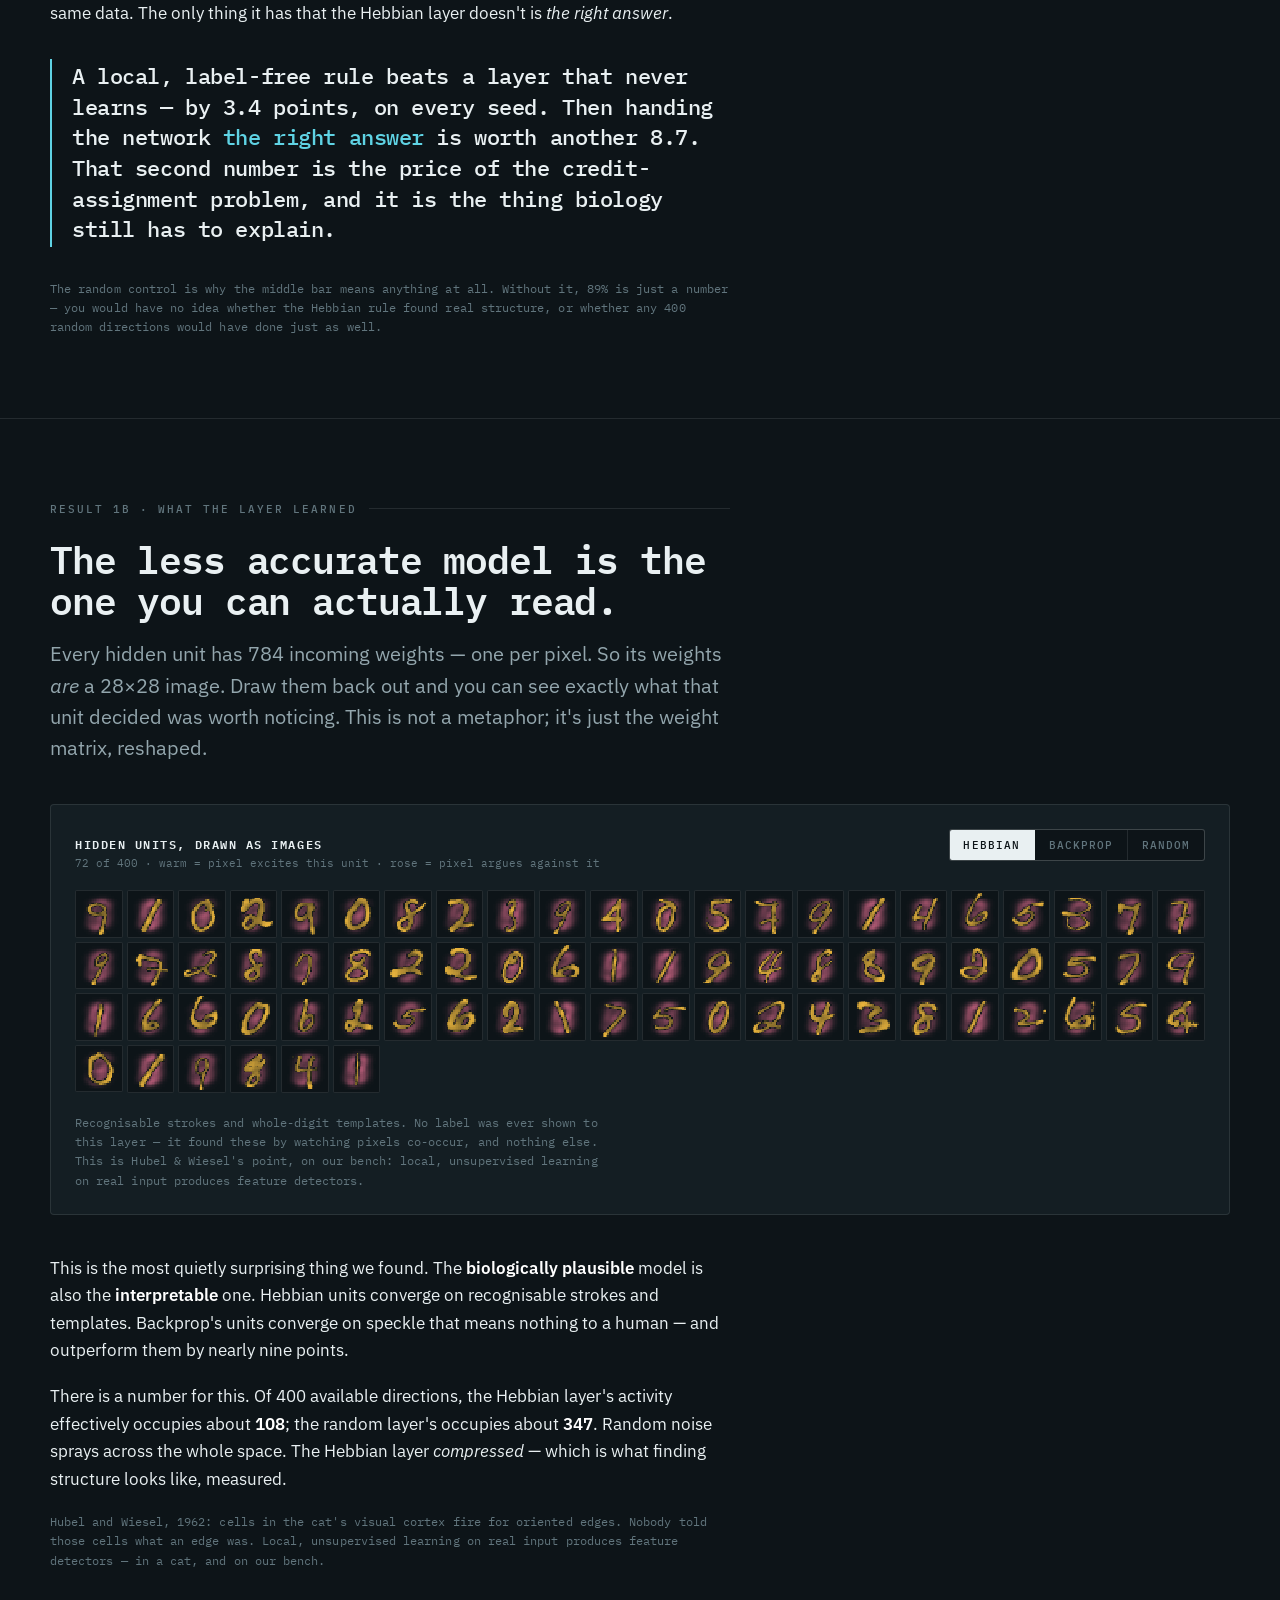
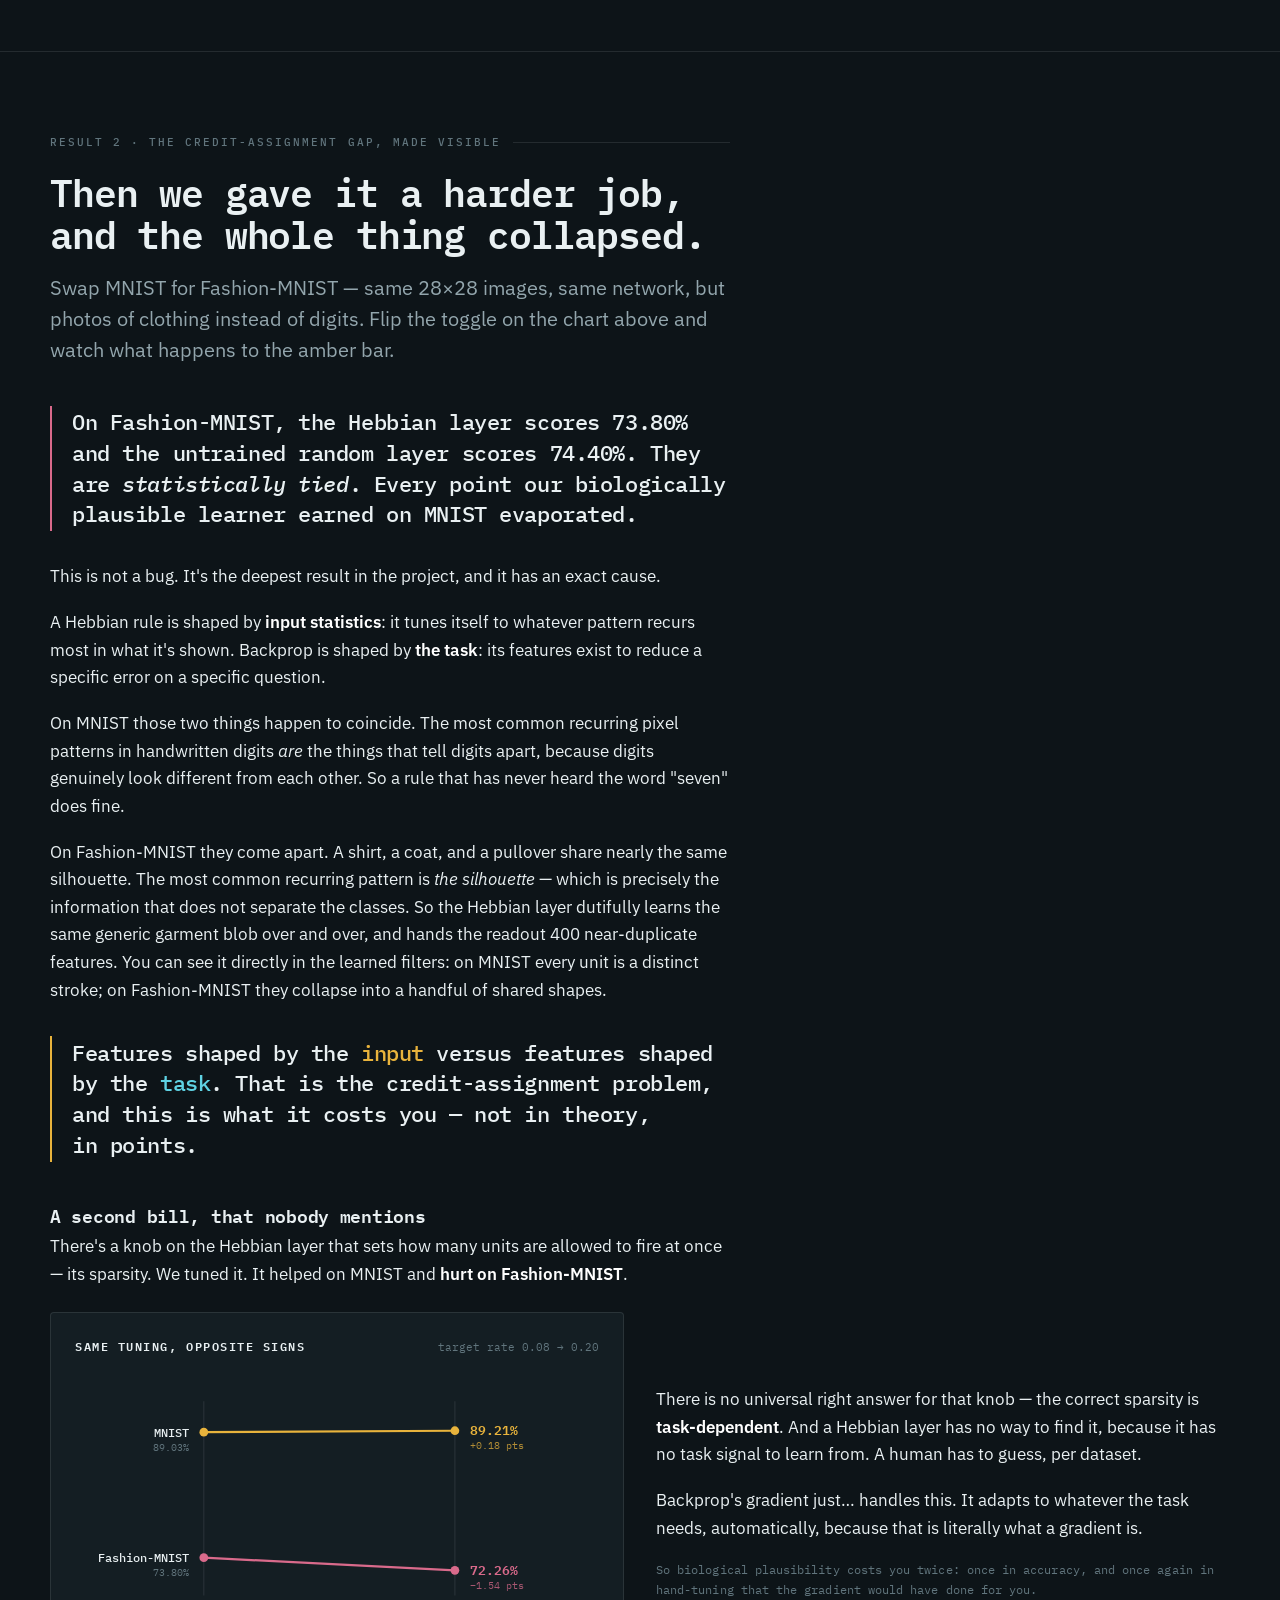
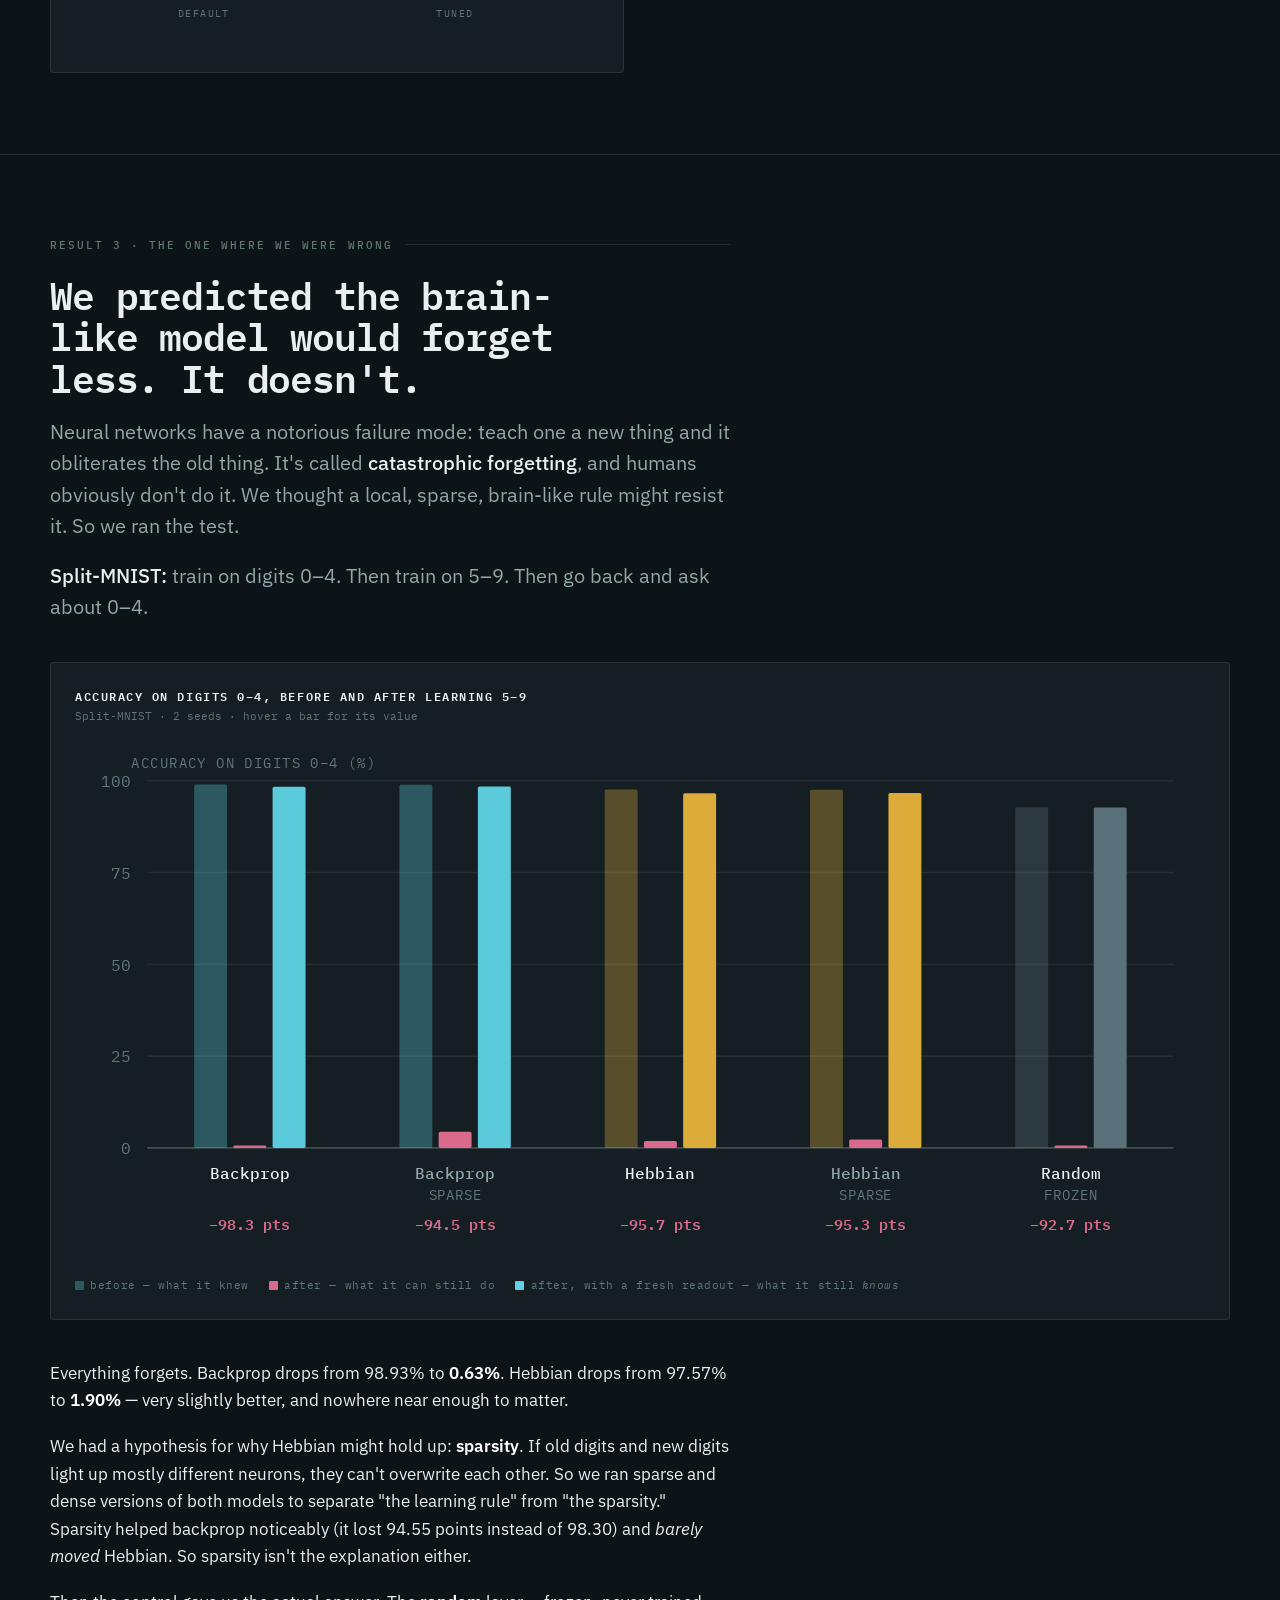
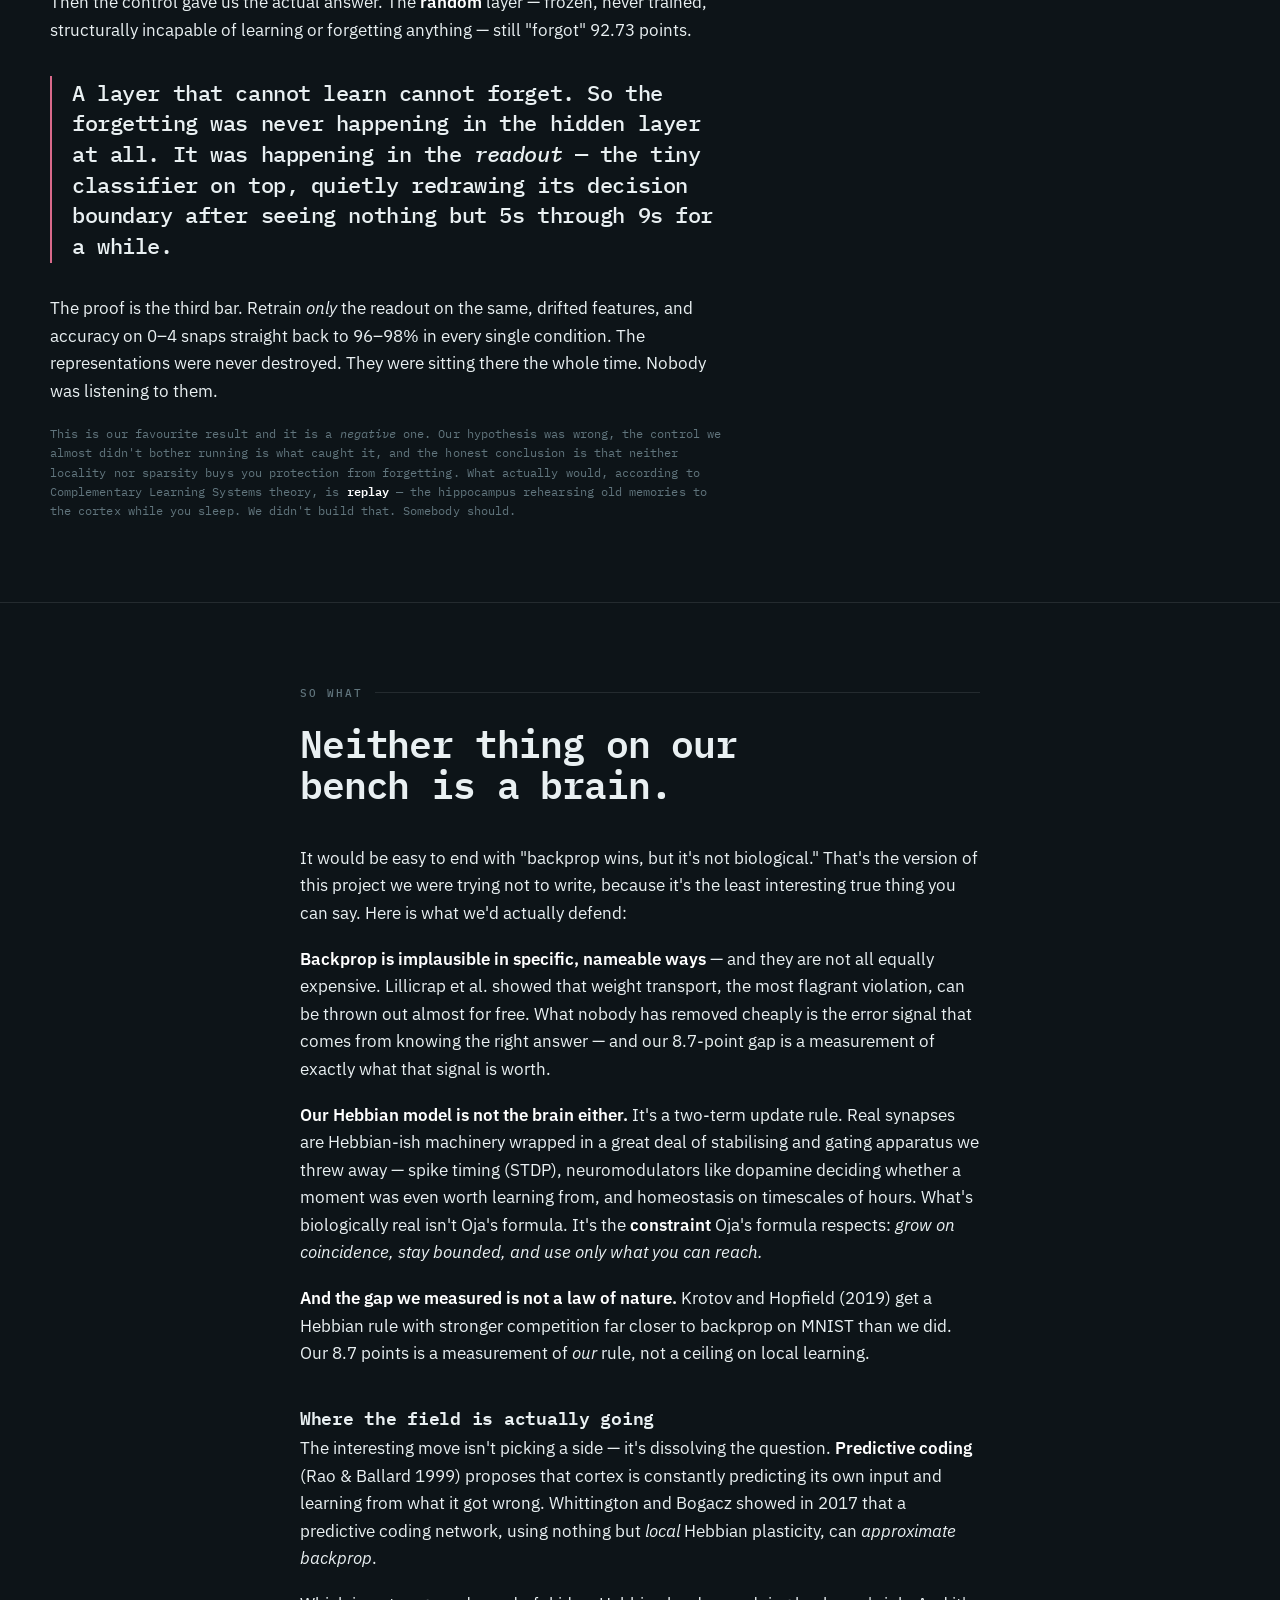
==== commit b213c087: "Restore hero kicker; reflow footer to course/topic row + centered credits Kicker goes back above the" ====
--- a/docs/index.html
+++ b/docs/index.html
@@ -38,6 +38,7 @@
 <section class="hero">
   <div class="grid-field"></div>
   <div class="wide">
+    <div class="kicker">Carnegie Mellon Pre-College · Computational Biology · Topic 6</div>
     <h1>Your brain <span class="cut">cannot</span> run backpropagation.</h1>
     <p class="hero-deck">
       Backprop is the algorithm behind every neural network you have ever heard of. It is also,
@@ -886,9 +887,11 @@
 
 <footer>
   <div class="wide foot-inner">
-    <span>Joshua Beitler · Emily Mai · Matthew Dong · Ryan Fang</span>
-    <span>Carnegie Mellon Pre-College · Computational Biology · Final project · July 13, 2026</span>
-    <span>Topic 6 — What is a neural network, and how has biology informed its construction?</span>
+    <div class="foot-row">
+      <span>Carnegie Mellon Pre-College · Computational Biology · Final project · July 13, 2026</span>
+      <span>Topic 6 — What is a neural network, and how has biology informed its construction?</span>
+    </div>
+    <div class="foot-credits">Joshua Beitler · Emily Mai · Matthew Dong · Ryan Fang</div>
   </div>
 </footer>
 
--- a/docs/css/style.css
+++ b/docs/css/style.css
@@ -834,14 +834,20 @@
 }
 .foot-inner {
   display: flex;
+  flex-direction: column;
+  gap: 0.75rem;
+  font-family: var(--mono);
+  font-size: 0.72rem;
+  color: var(--ink-mute);
+  letter-spacing: 0.04em;
+}
+.foot-row {
+  display: flex;
   justify-content: space-between;
   gap: 1.5rem;
   flex-wrap: wrap;
-  font-family: var(--mono);
-  font-size: 0.72rem;
-  color: var(--ink-mute);
-  letter-spacing: 0.04em;
-}
+}
+.foot-credits { text-align: center; }
 
 /* scroll reveal */
 .rise { opacity: 0; transform: translateY(14px); }
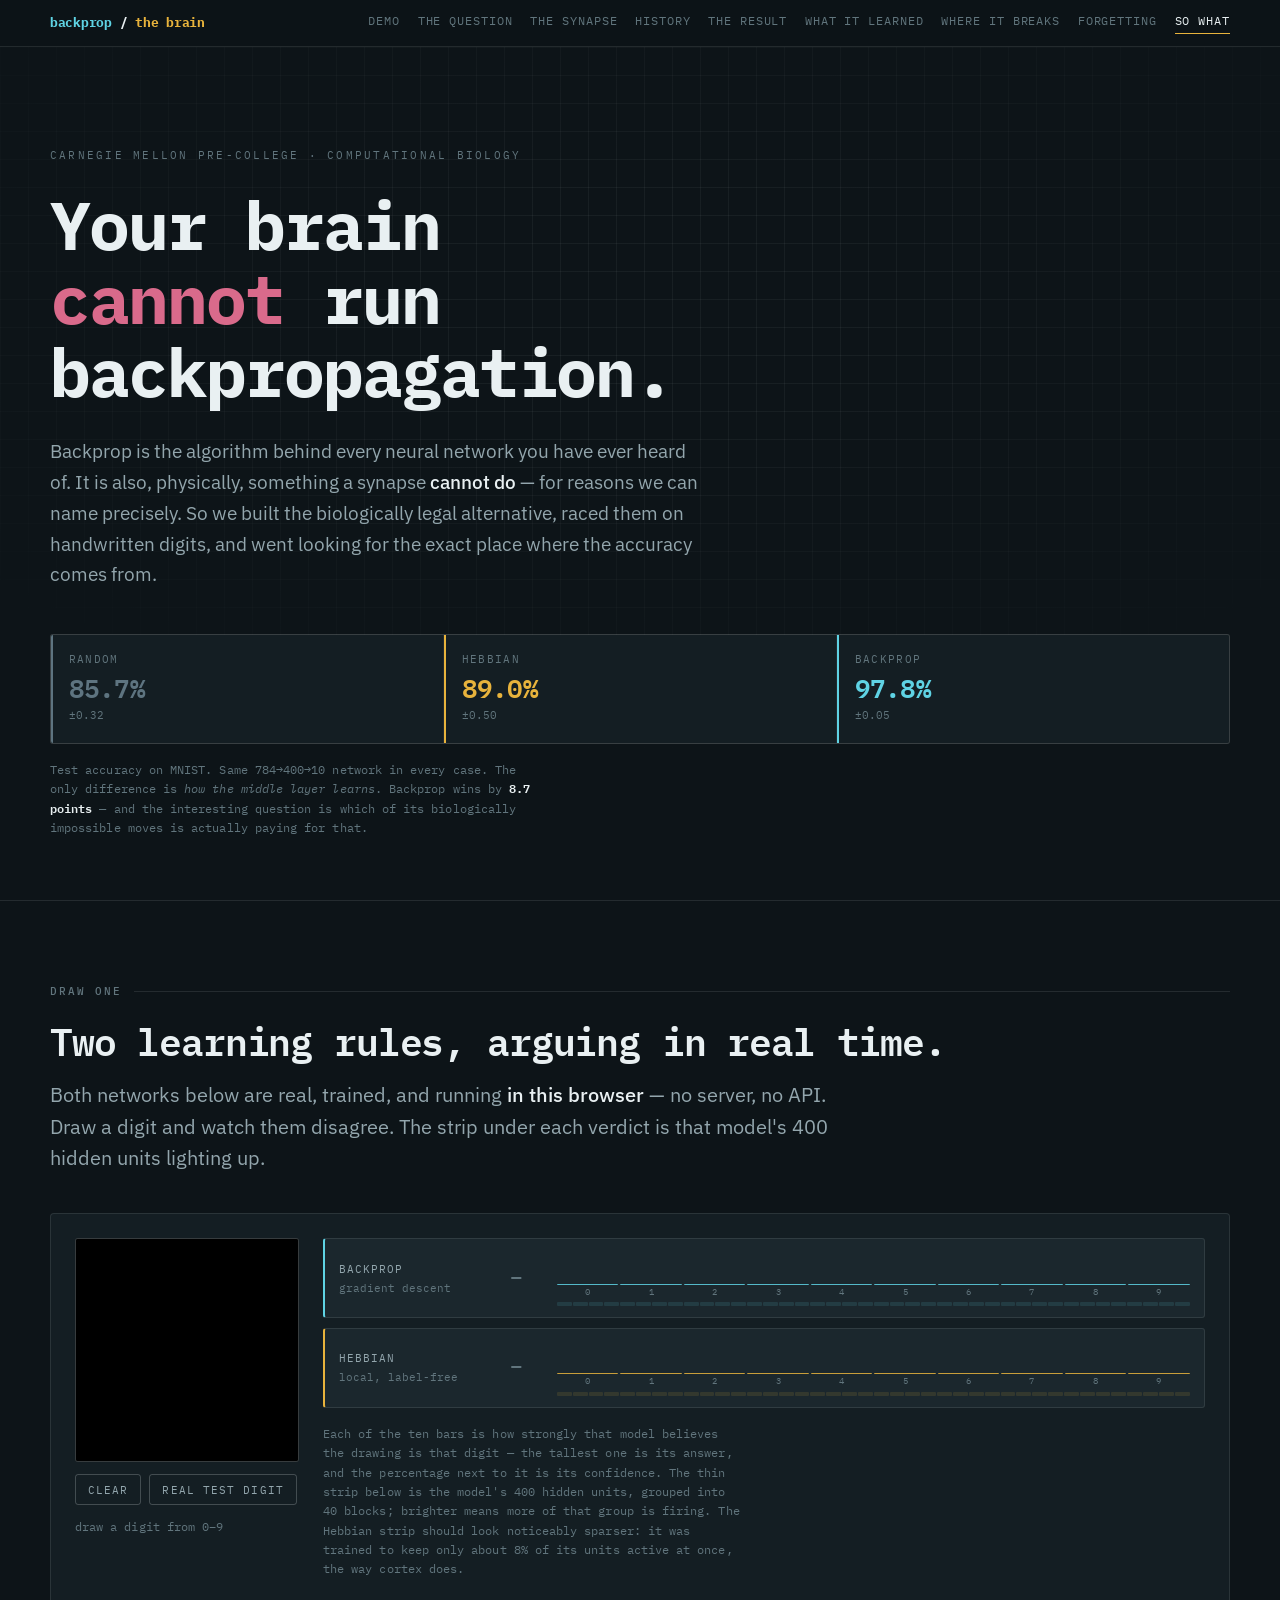
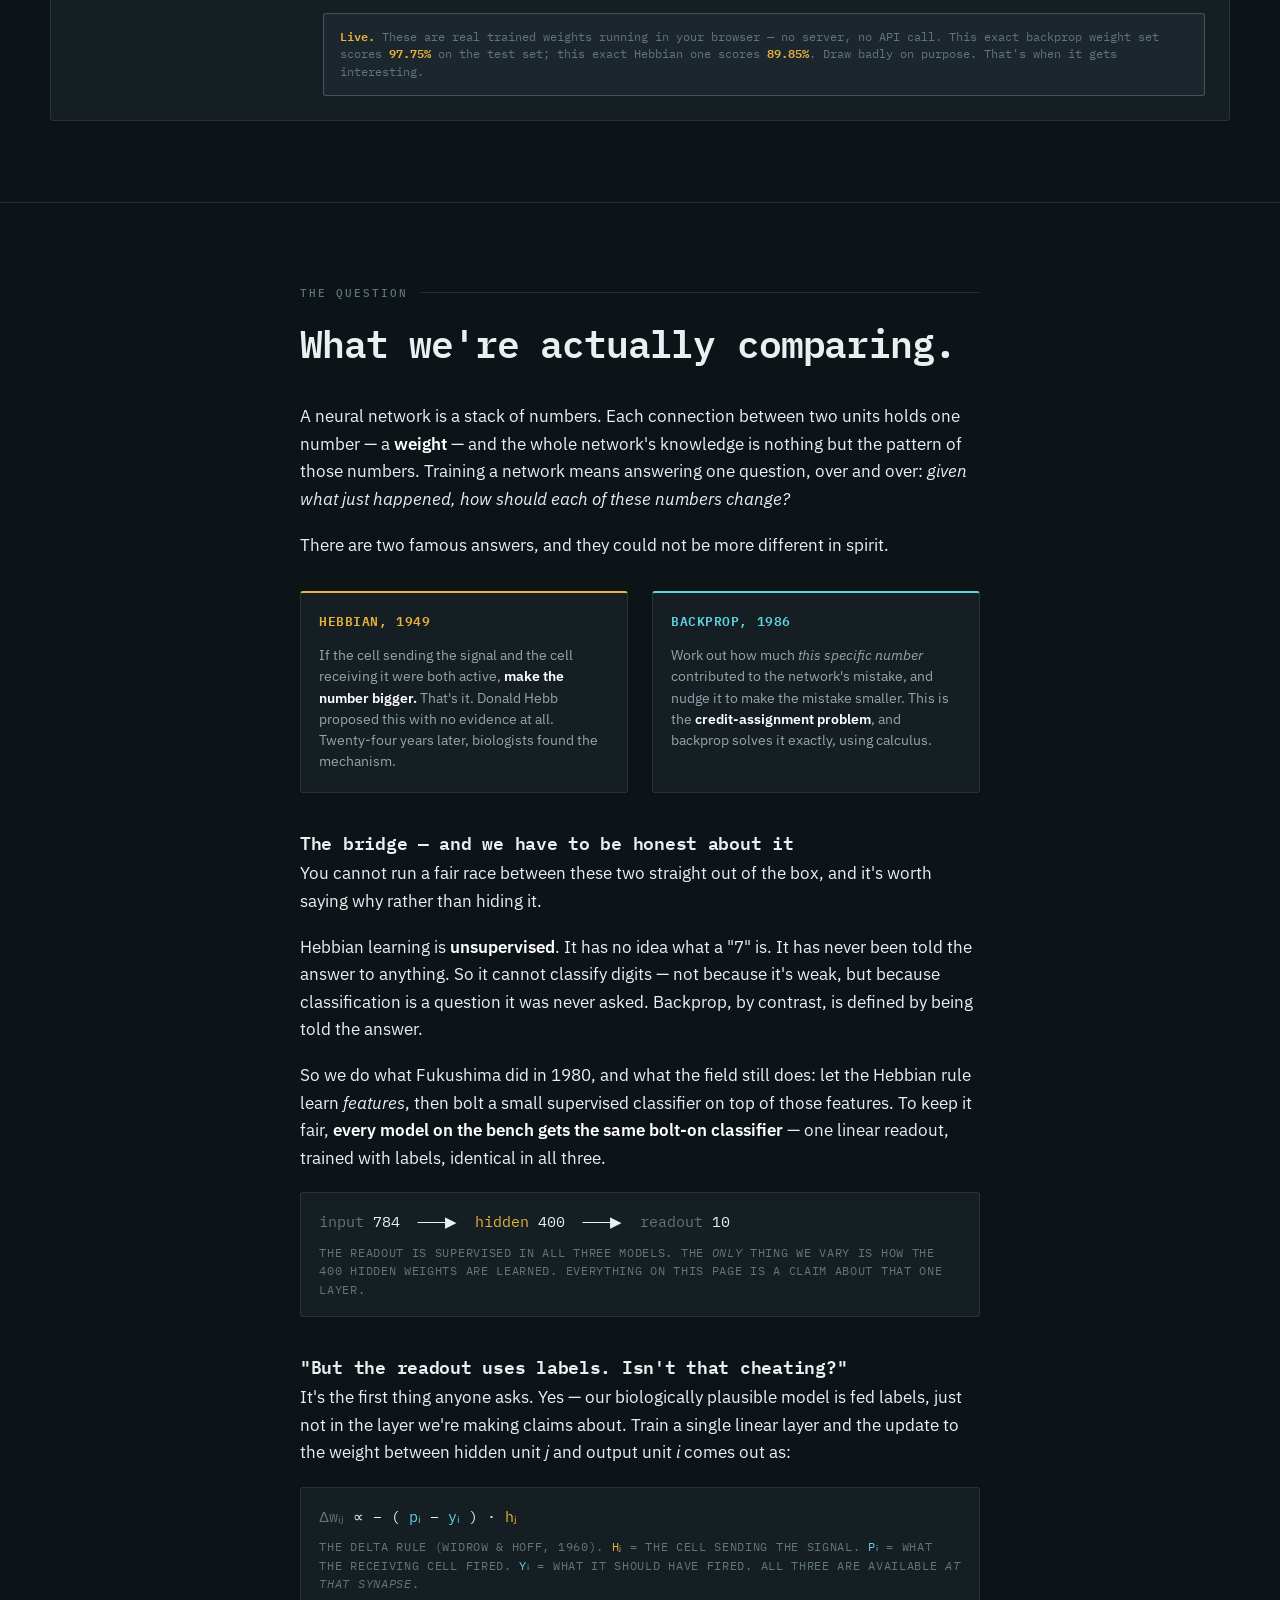
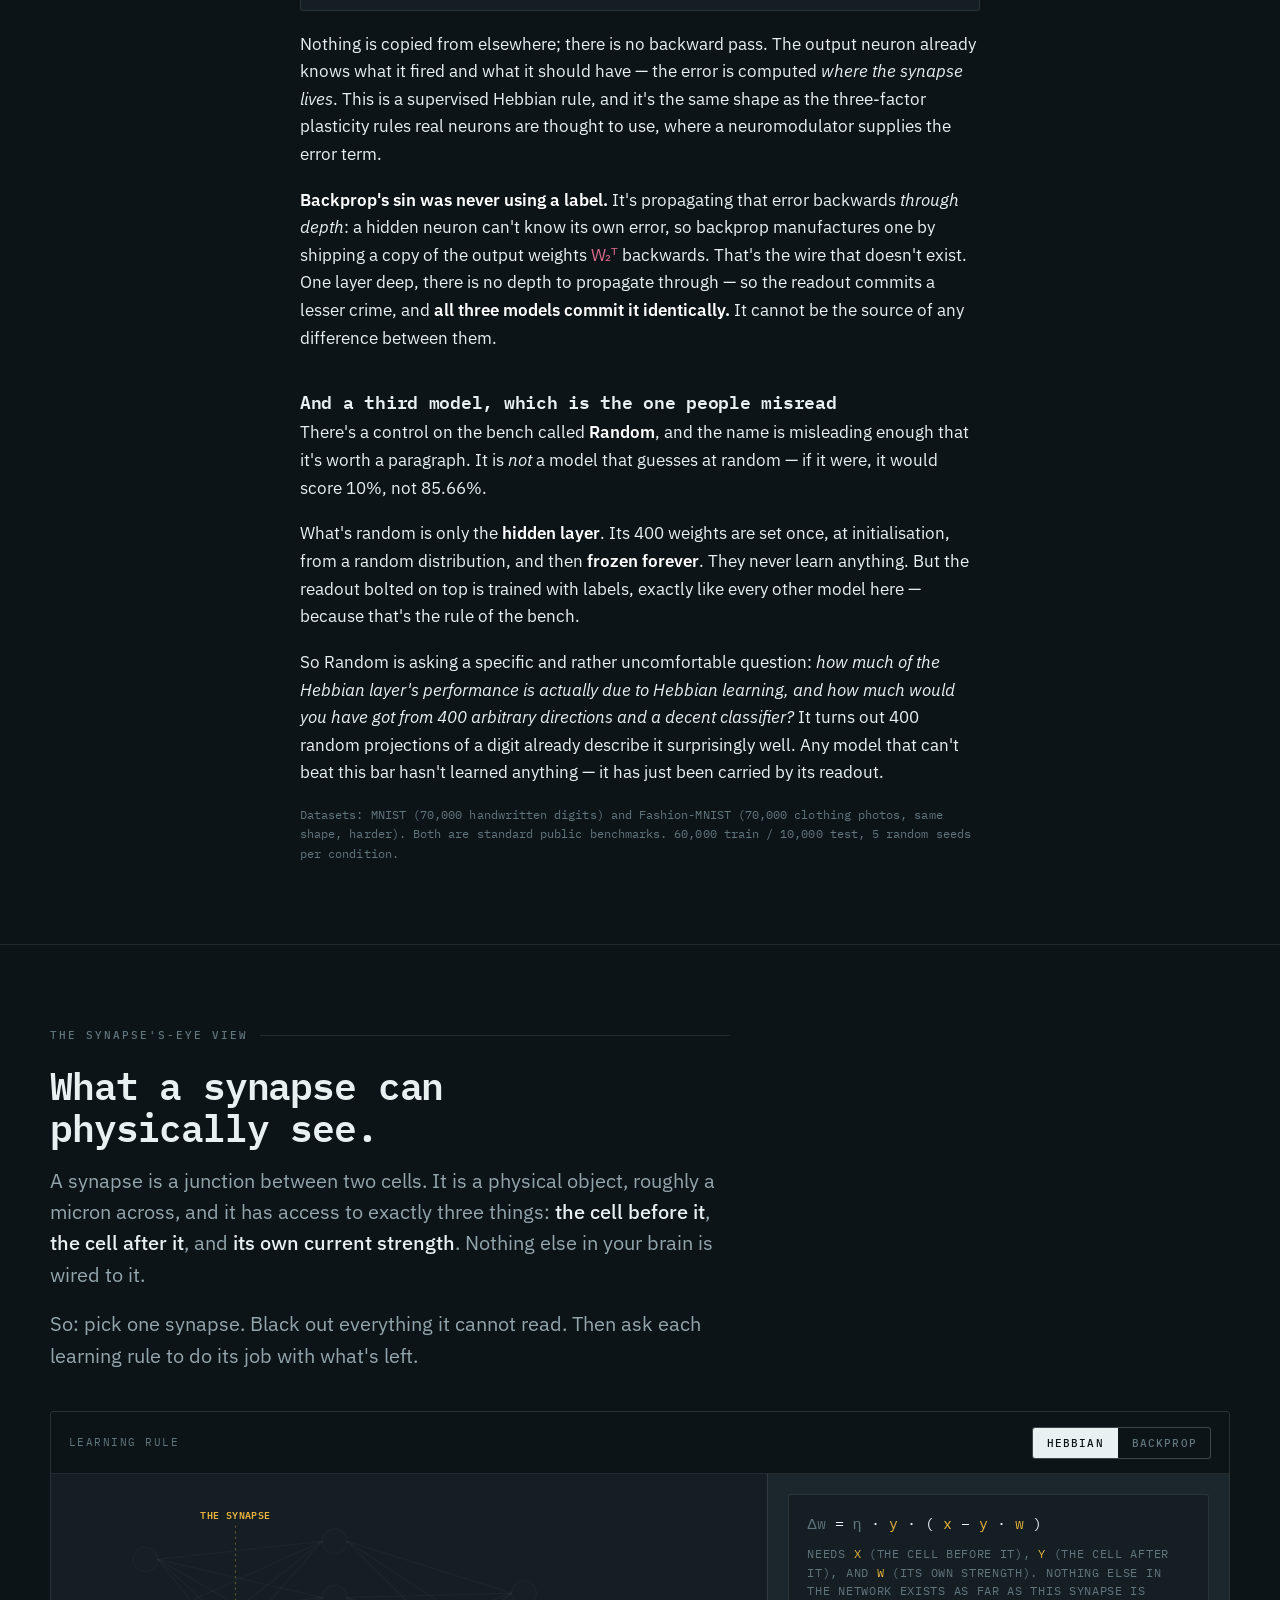
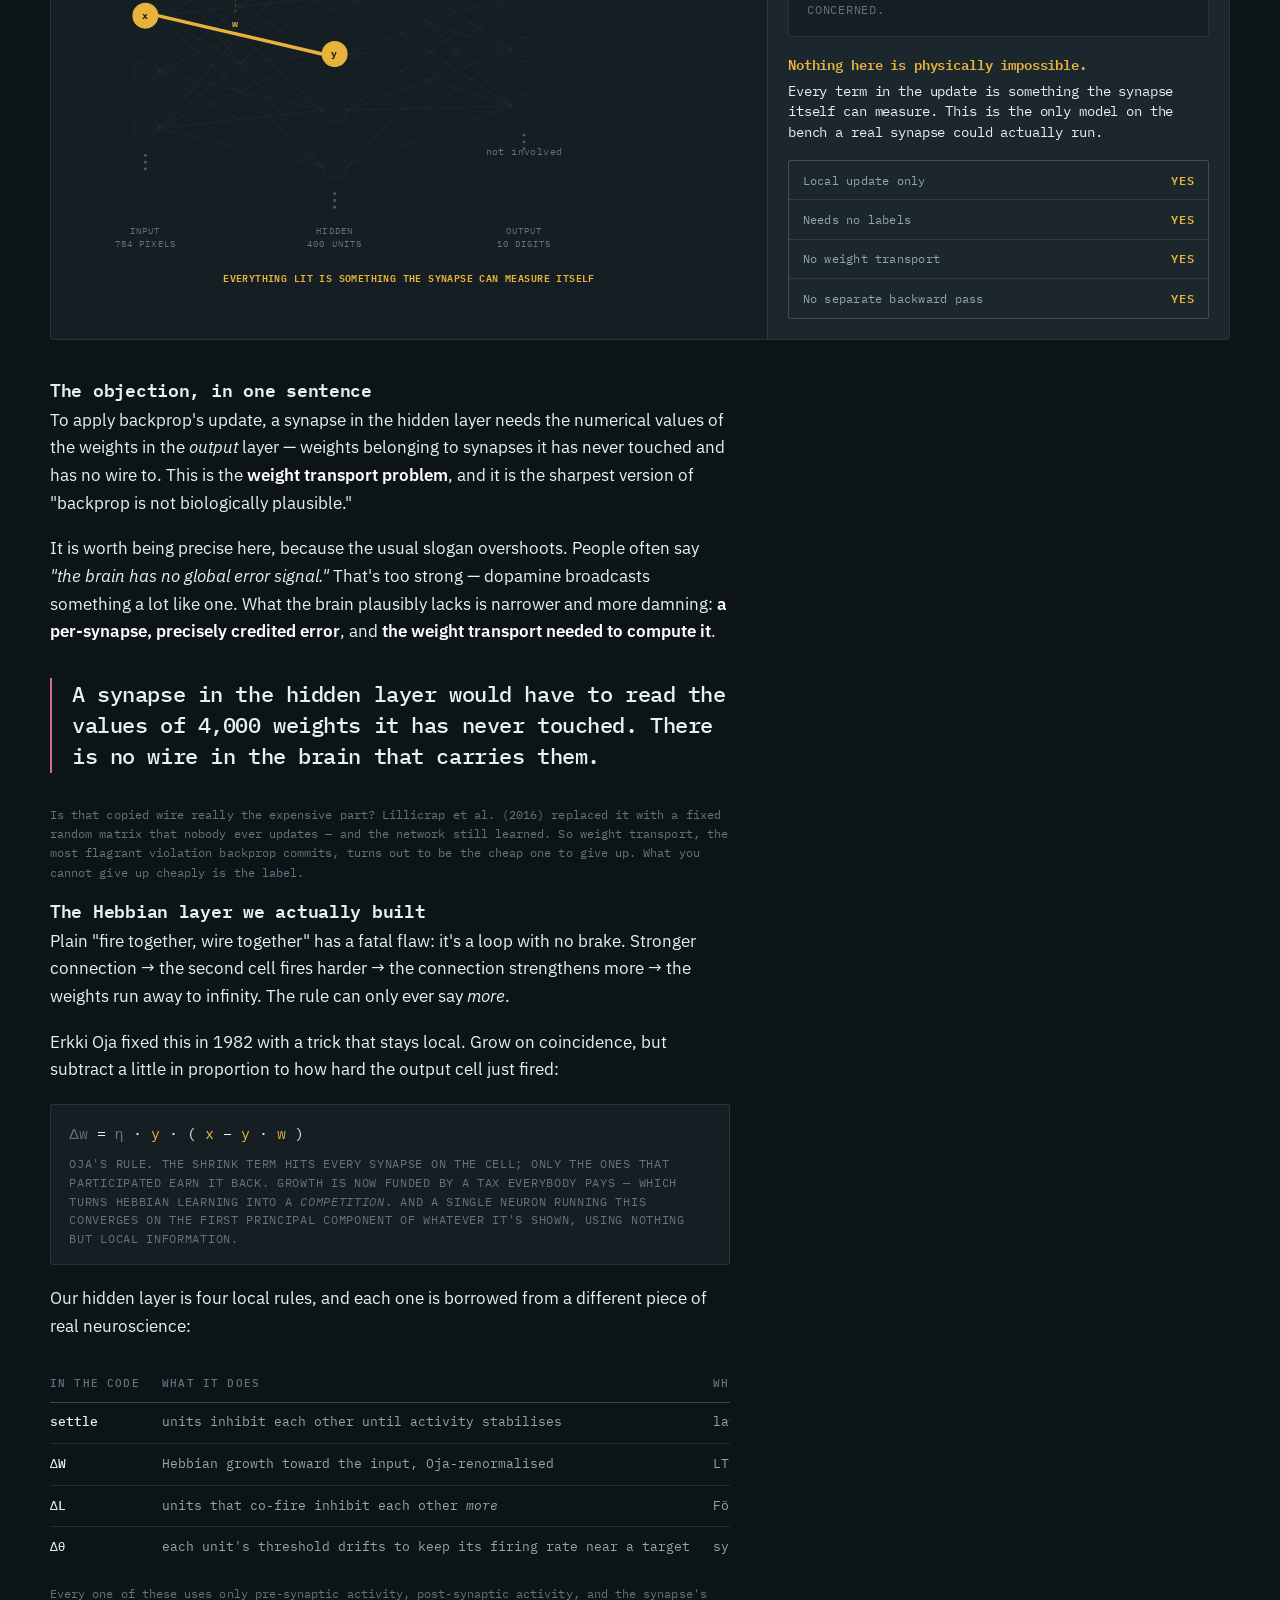
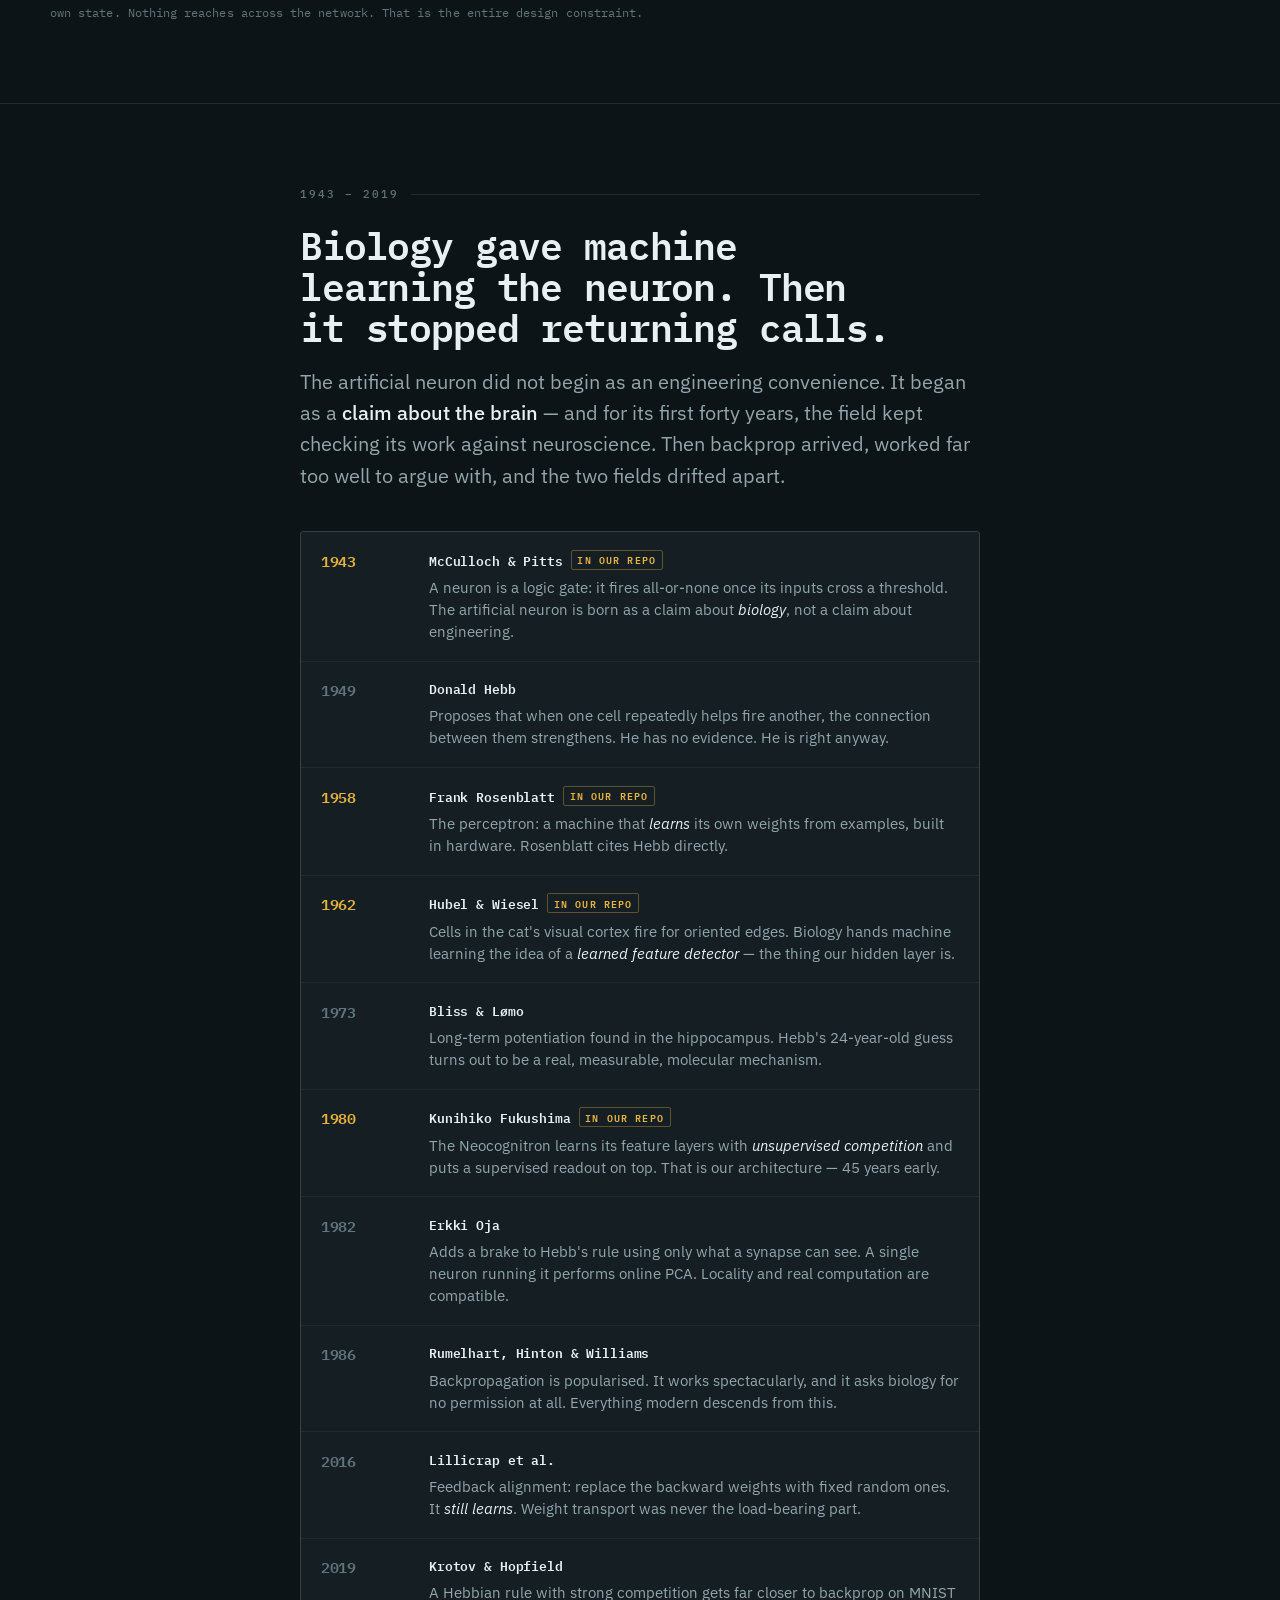
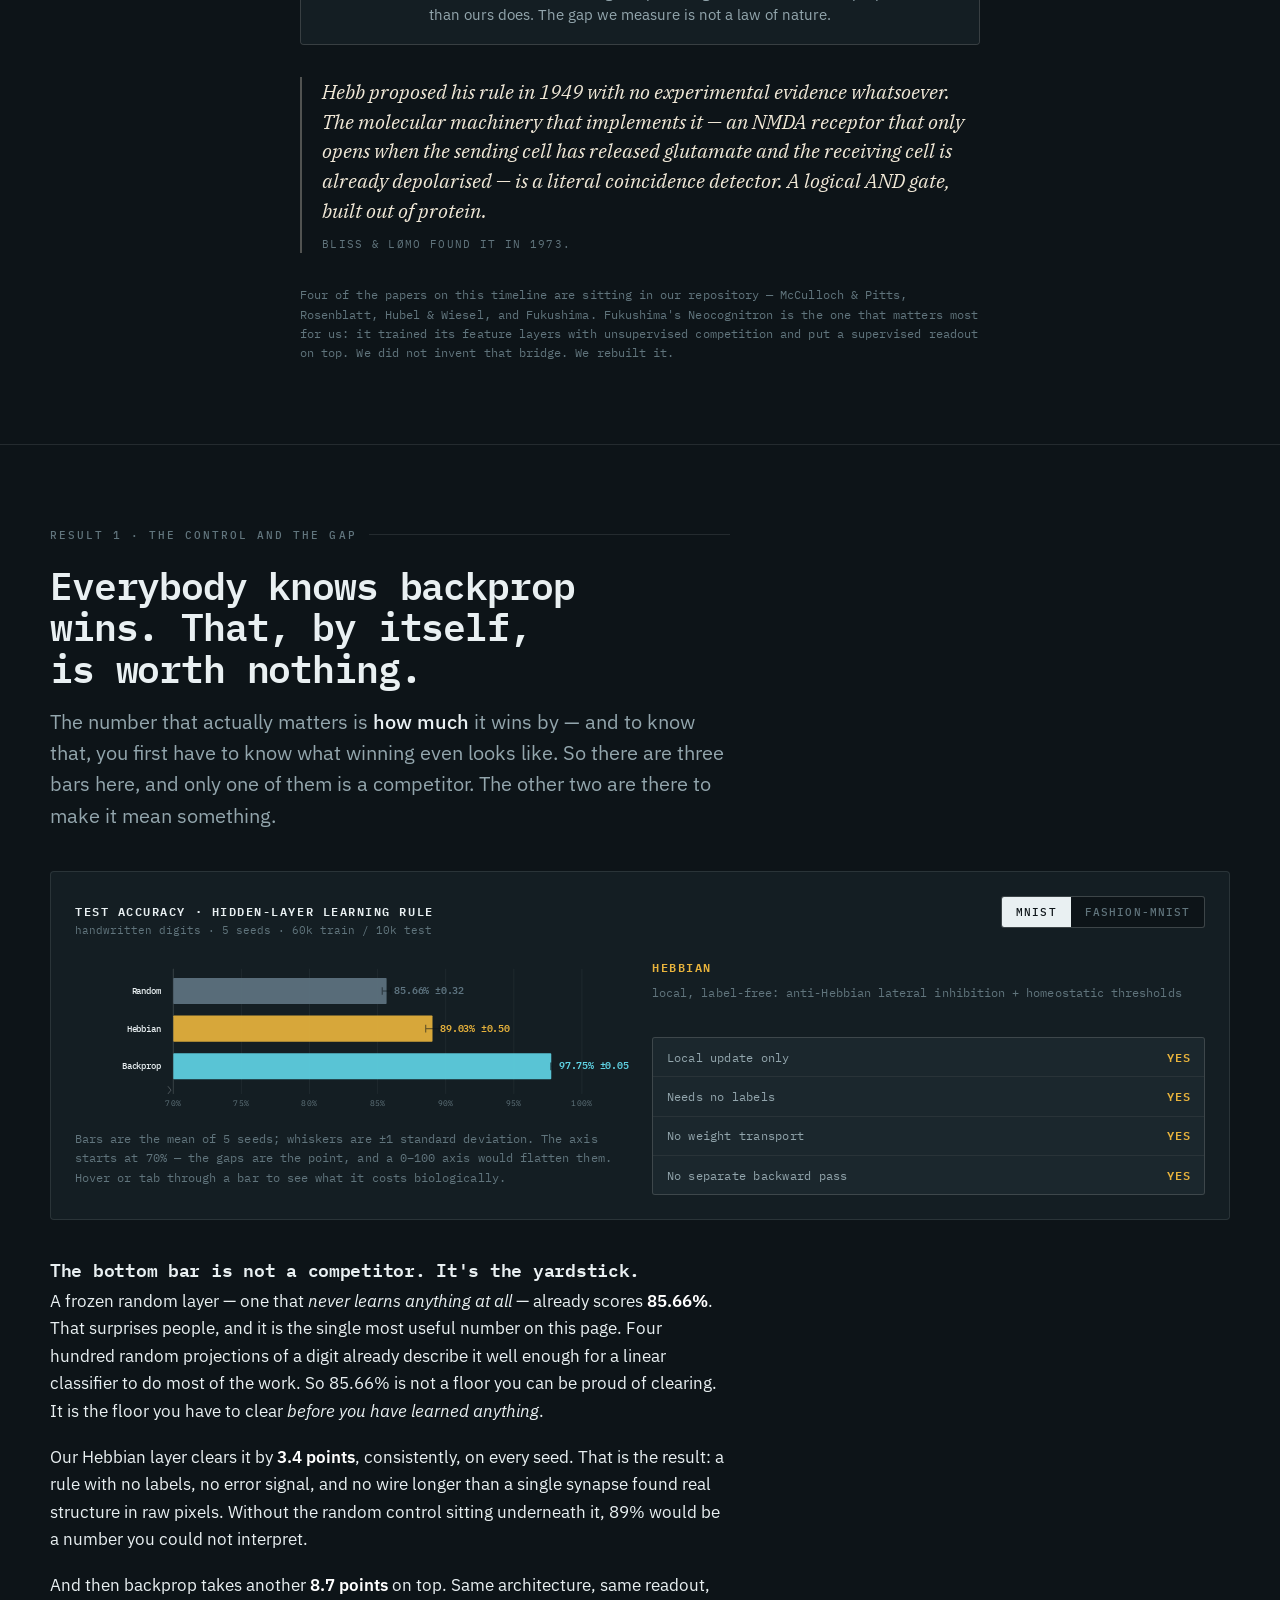
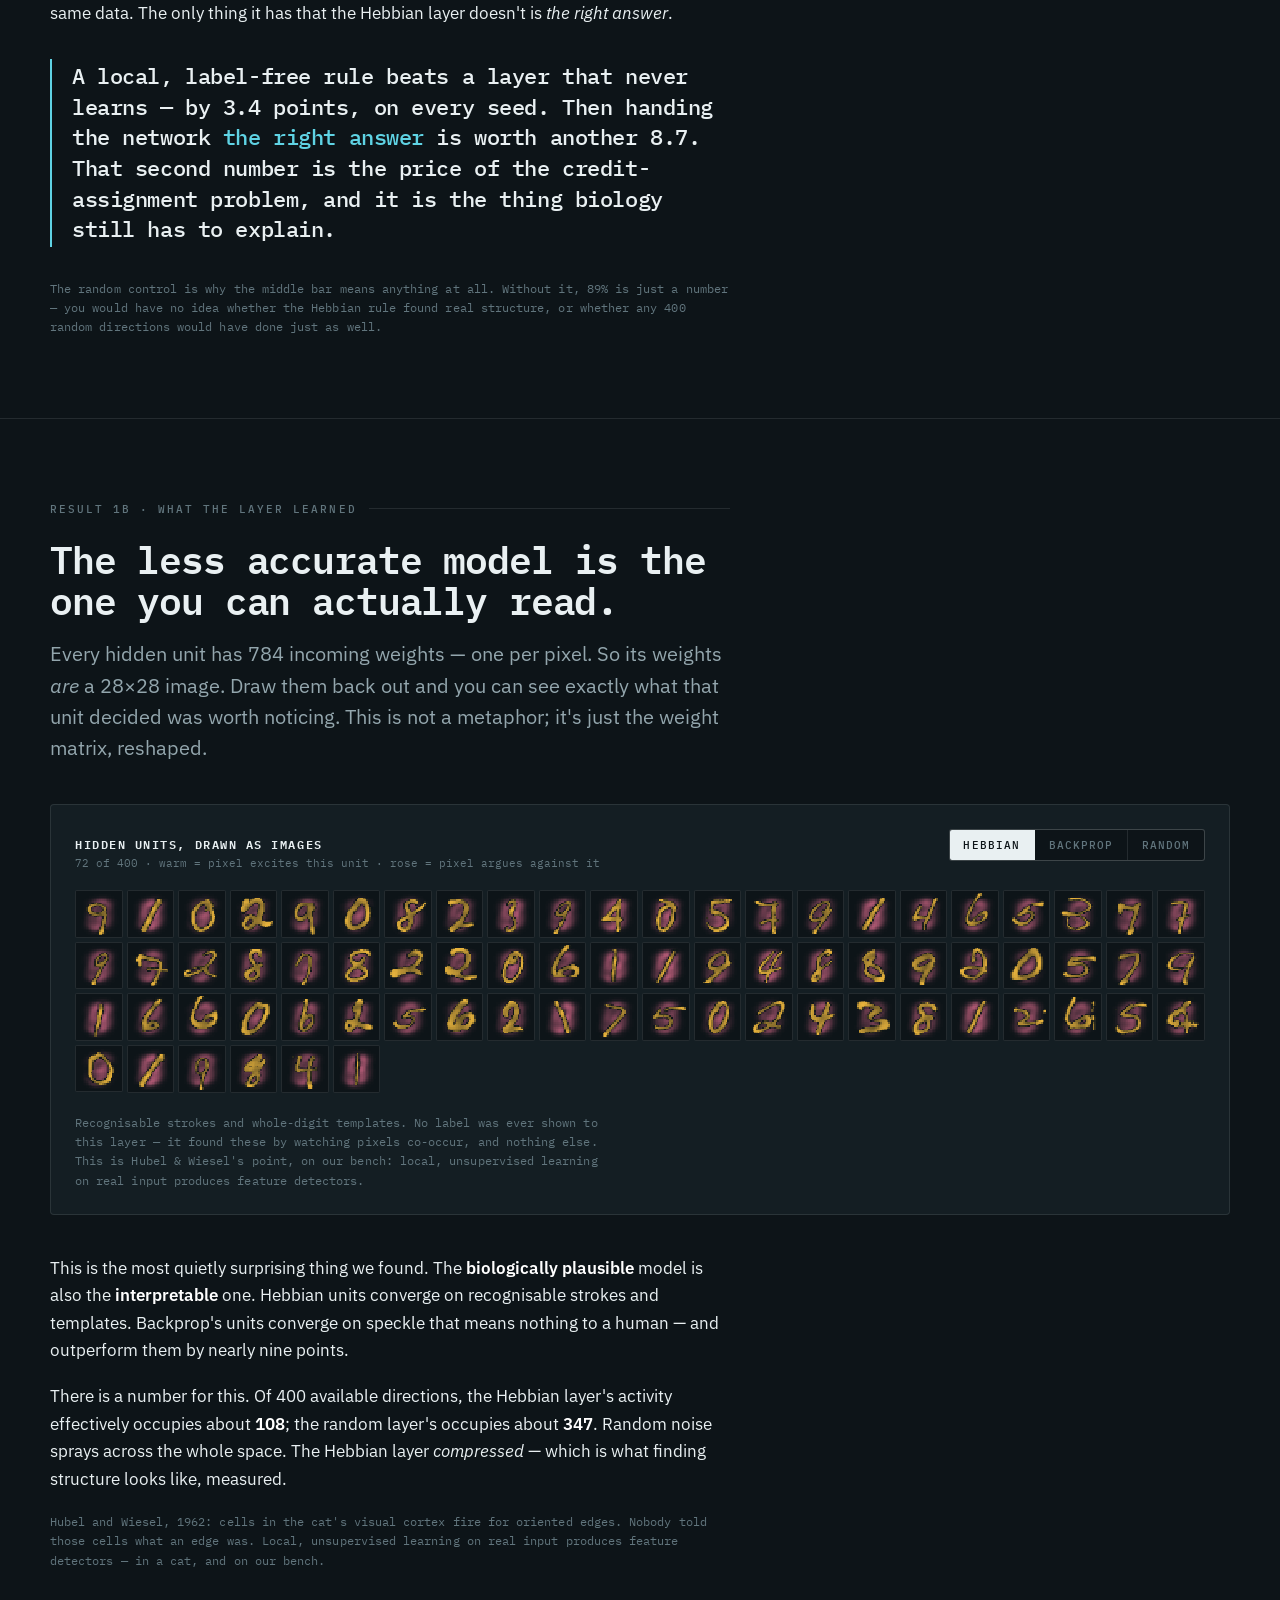
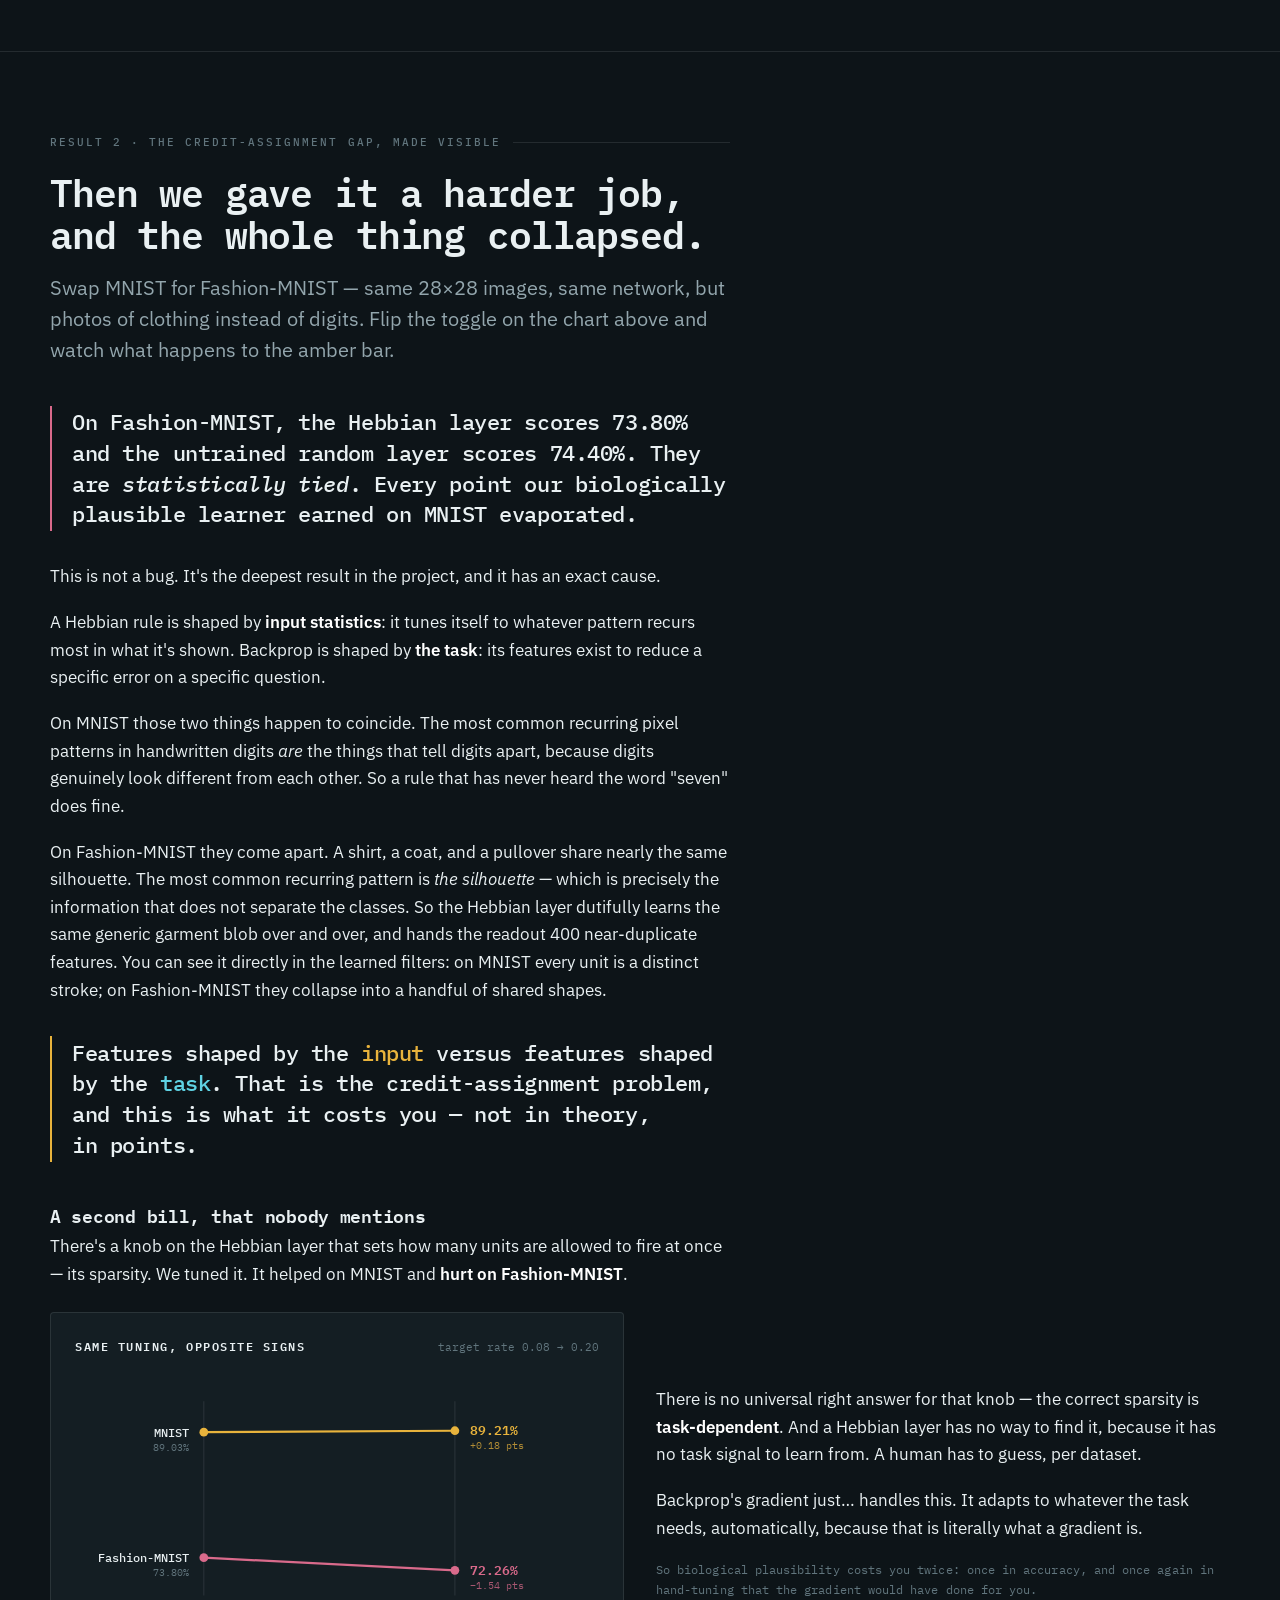
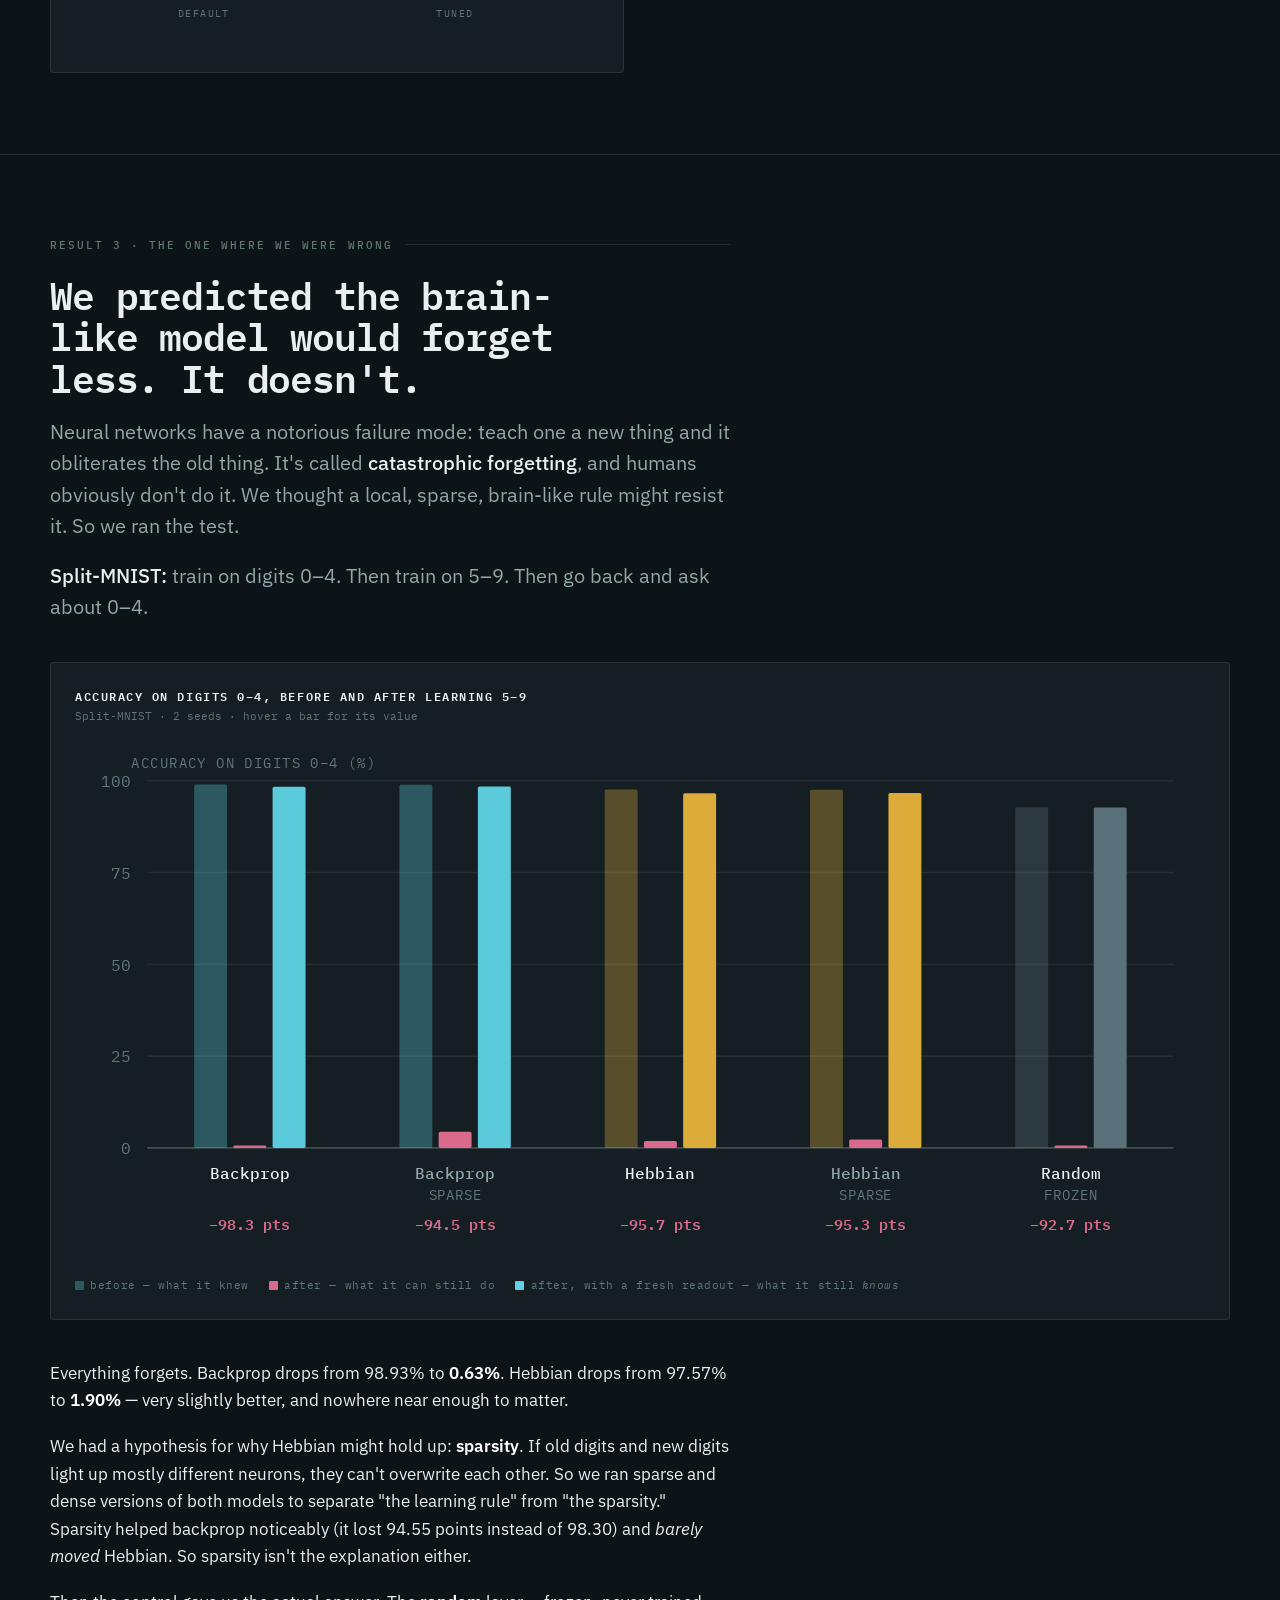
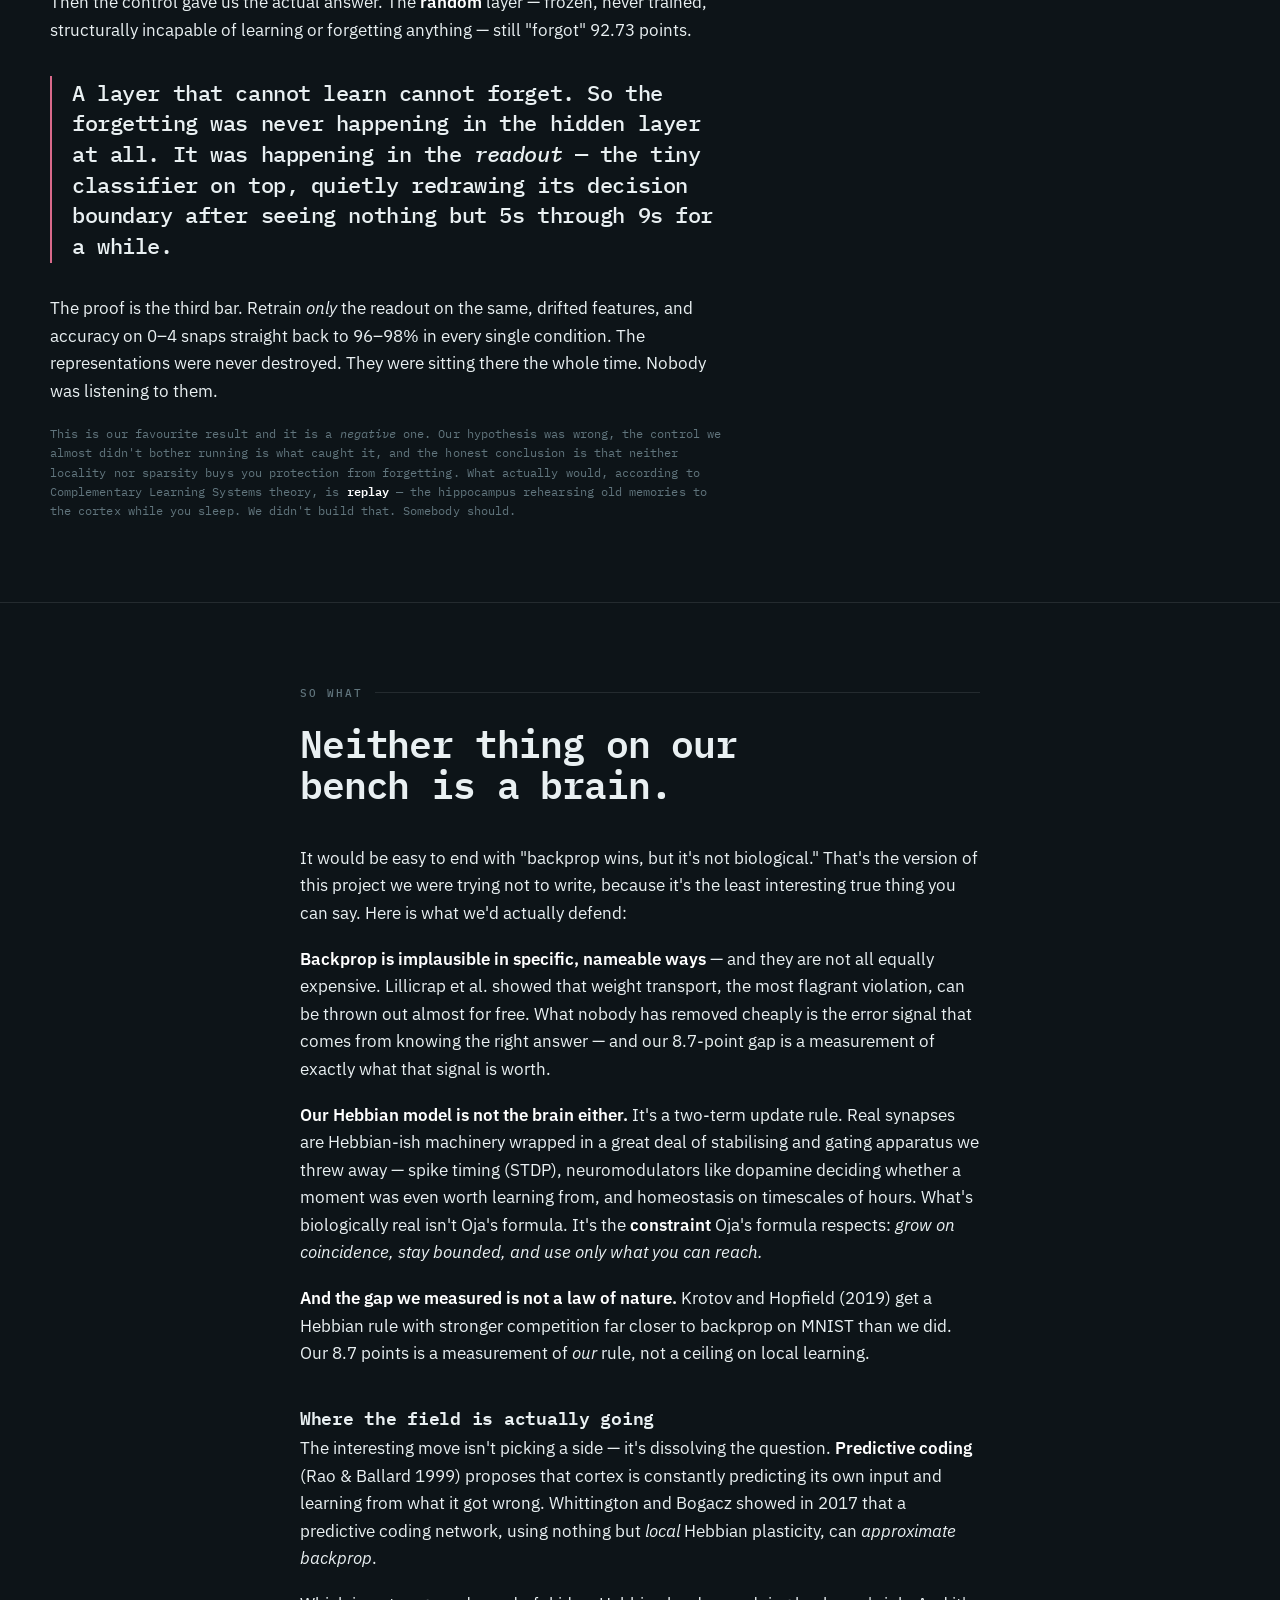
==== commit 1a5d8a4c: "Drop Topic 6 from the kicker; stack all three footer lines centered Kicker now just names the course" ====
--- a/docs/index.html
+++ b/docs/index.html
@@ -38,7 +38,7 @@
 <section class="hero">
   <div class="grid-field"></div>
   <div class="wide">
-    <div class="kicker">Carnegie Mellon Pre-College · Computational Biology · Topic 6</div>
+    <div class="kicker">Carnegie Mellon Pre-College · Computational Biology</div>
     <h1>Your brain <span class="cut">cannot</span> run backpropagation.</h1>
     <p class="hero-deck">
       Backprop is the algorithm behind every neural network you have ever heard of. It is also,
@@ -887,11 +887,9 @@
 
 <footer>
   <div class="wide foot-inner">
-    <div class="foot-row">
-      <span>Carnegie Mellon Pre-College · Computational Biology · Final project · July 13, 2026</span>
-      <span>Topic 6 — What is a neural network, and how has biology informed its construction?</span>
-    </div>
-    <div class="foot-credits">Joshua Beitler · Emily Mai · Matthew Dong · Ryan Fang</div>
+    <span>Joshua Beitler · Emily Mai · Matthew Dong · Ryan Fang</span>
+    <span>Carnegie Mellon Pre-College · Computational Biology · Final project · July 13, 2026</span>
+    <span>Topic 6 — What is a neural network, and how has biology informed its construction?</span>
   </div>
 </footer>
 
--- a/docs/css/style.css
+++ b/docs/css/style.css
@@ -835,19 +835,14 @@
 .foot-inner {
   display: flex;
   flex-direction: column;
-  gap: 0.75rem;
+  align-items: center;
+  gap: 0.5rem;
+  text-align: center;
   font-family: var(--mono);
   font-size: 0.72rem;
   color: var(--ink-mute);
   letter-spacing: 0.04em;
 }
-.foot-row {
-  display: flex;
-  justify-content: space-between;
-  gap: 1.5rem;
-  flex-wrap: wrap;
-}
-.foot-credits { text-align: center; }
 
 /* scroll reveal */
 .rise { opacity: 0; transform: translateY(14px); }
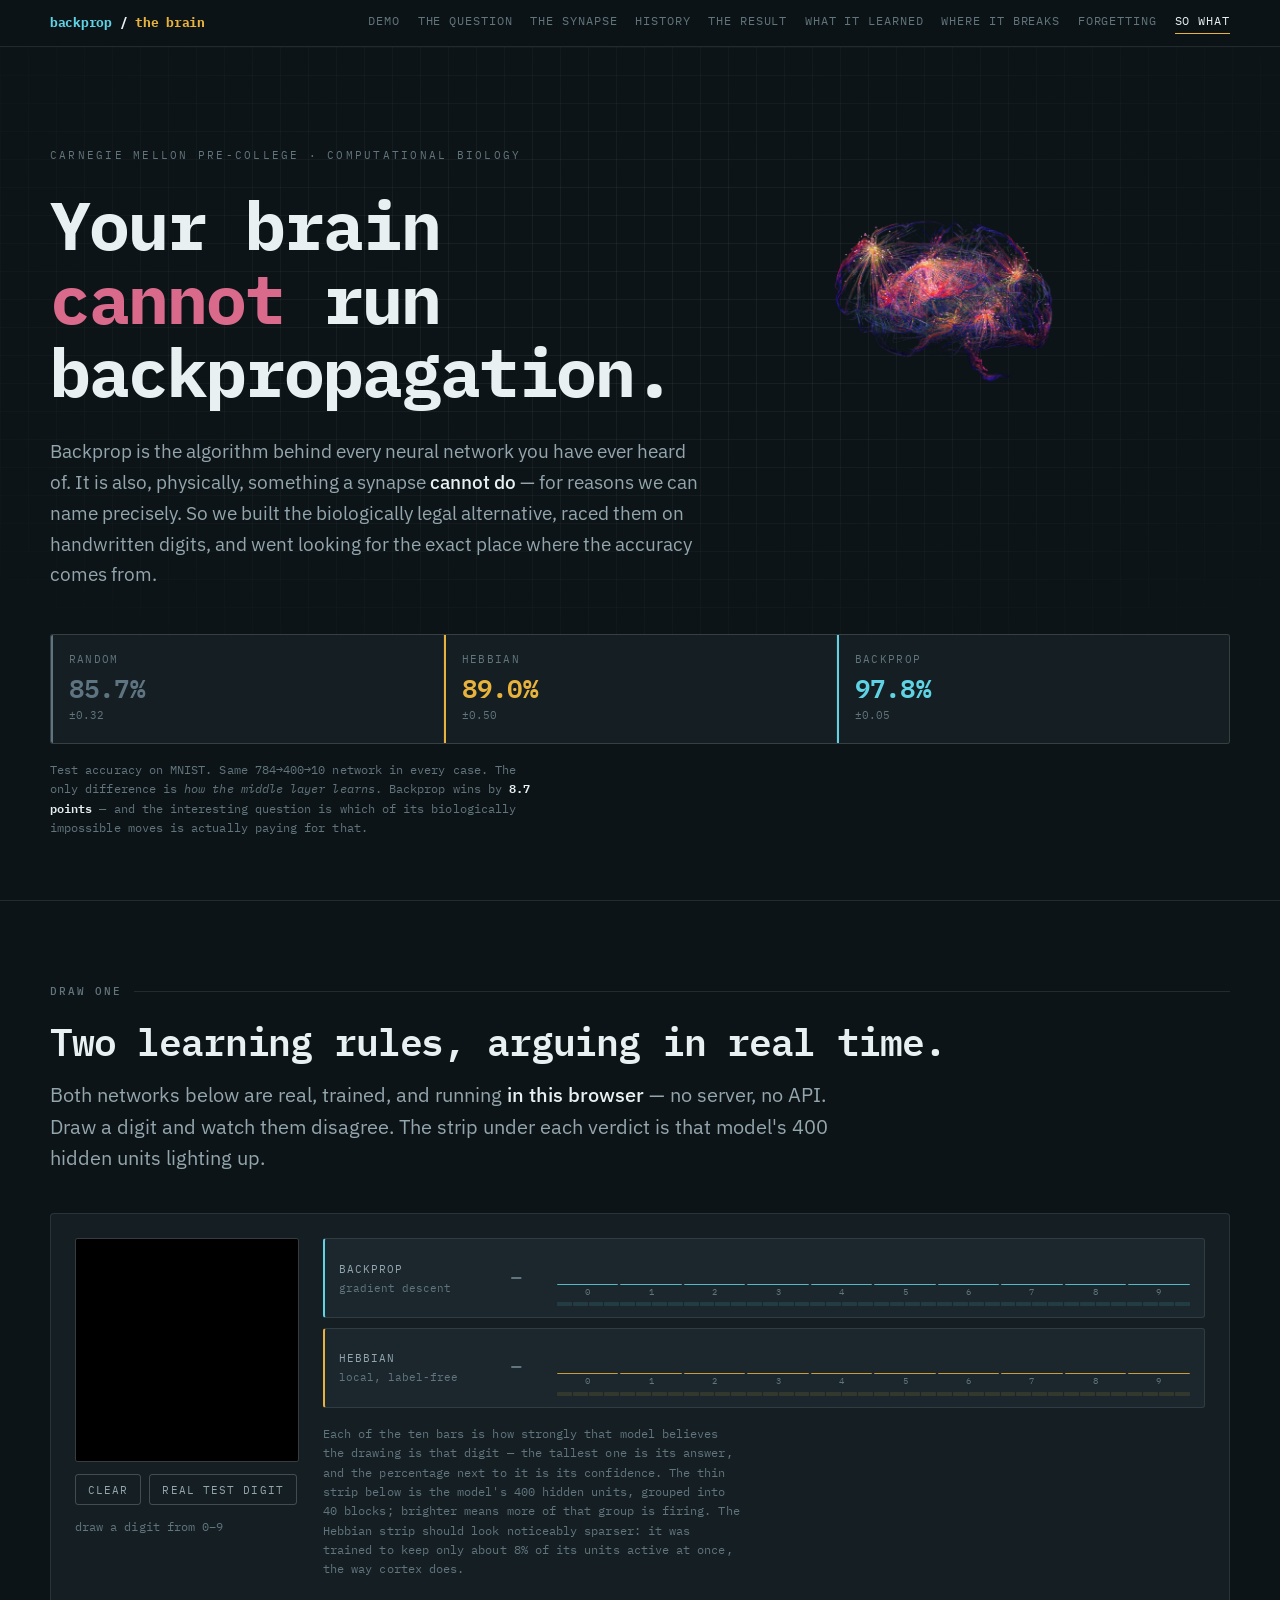
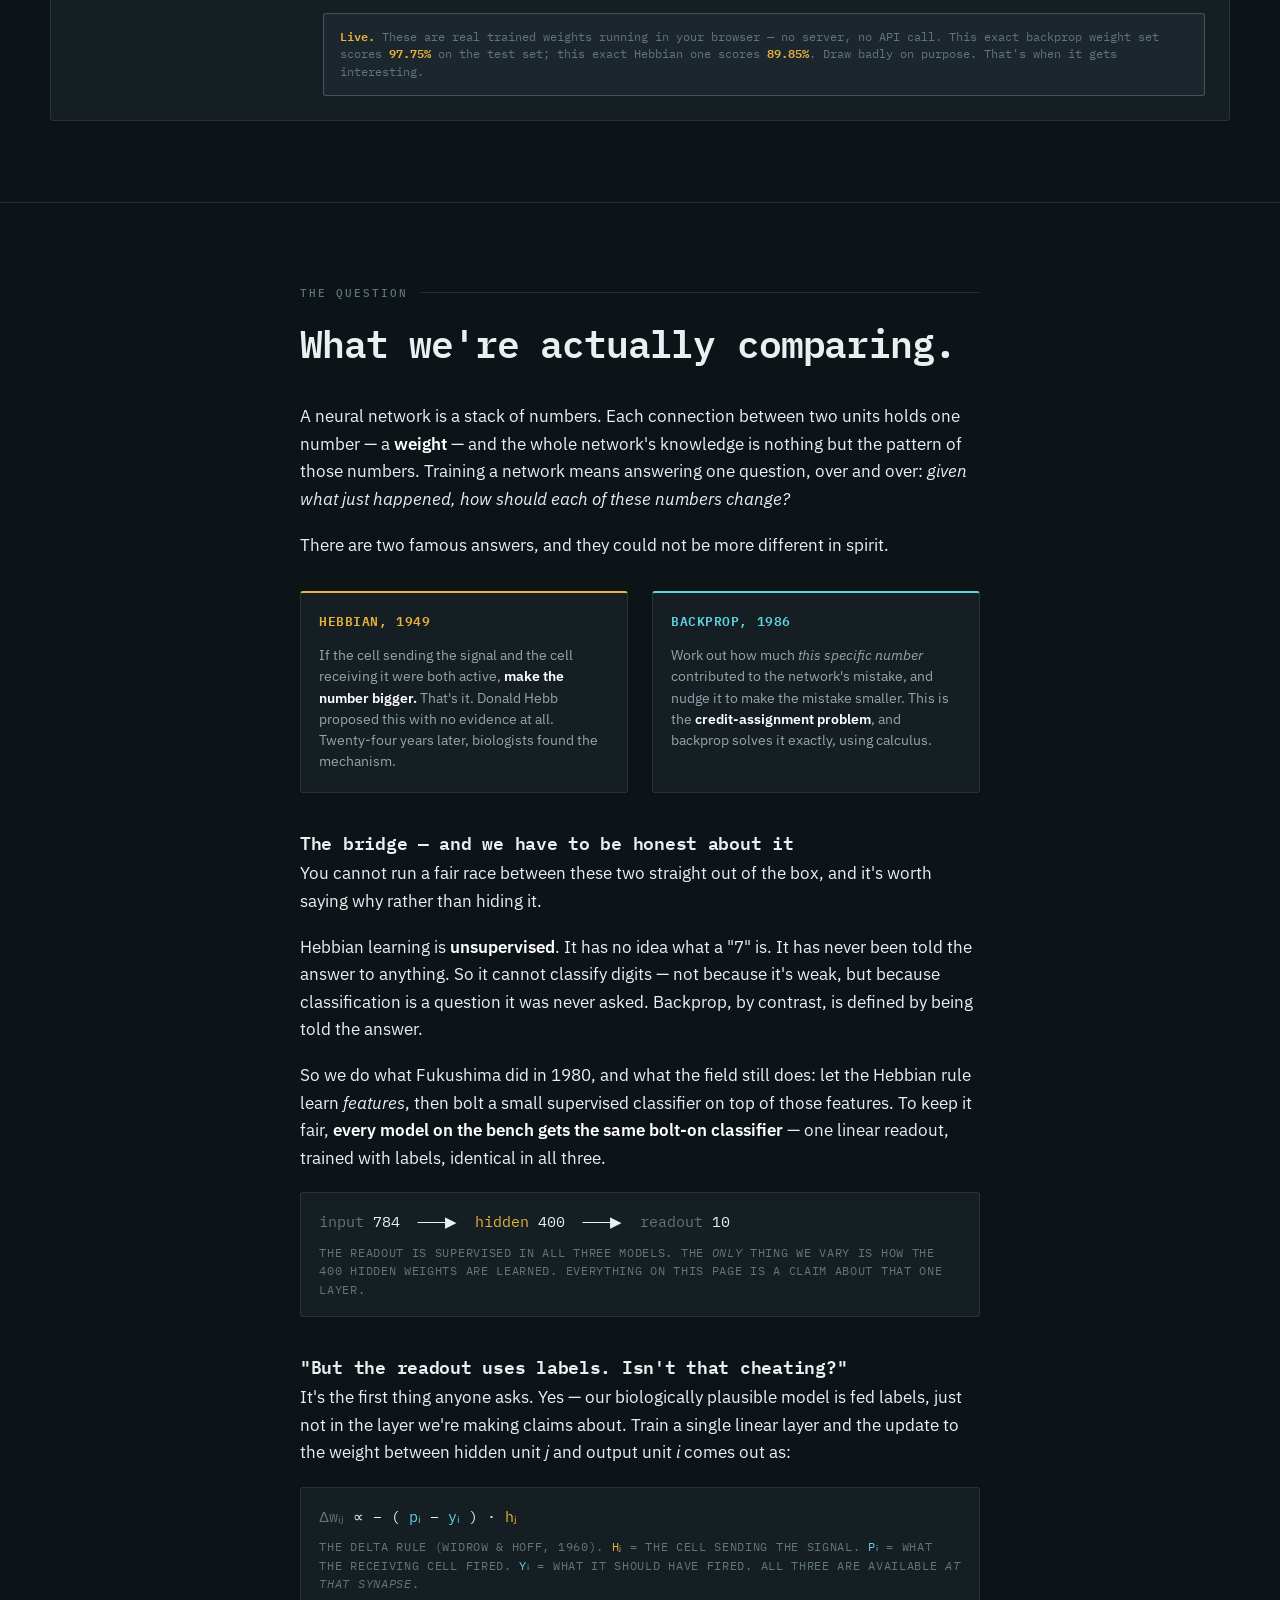
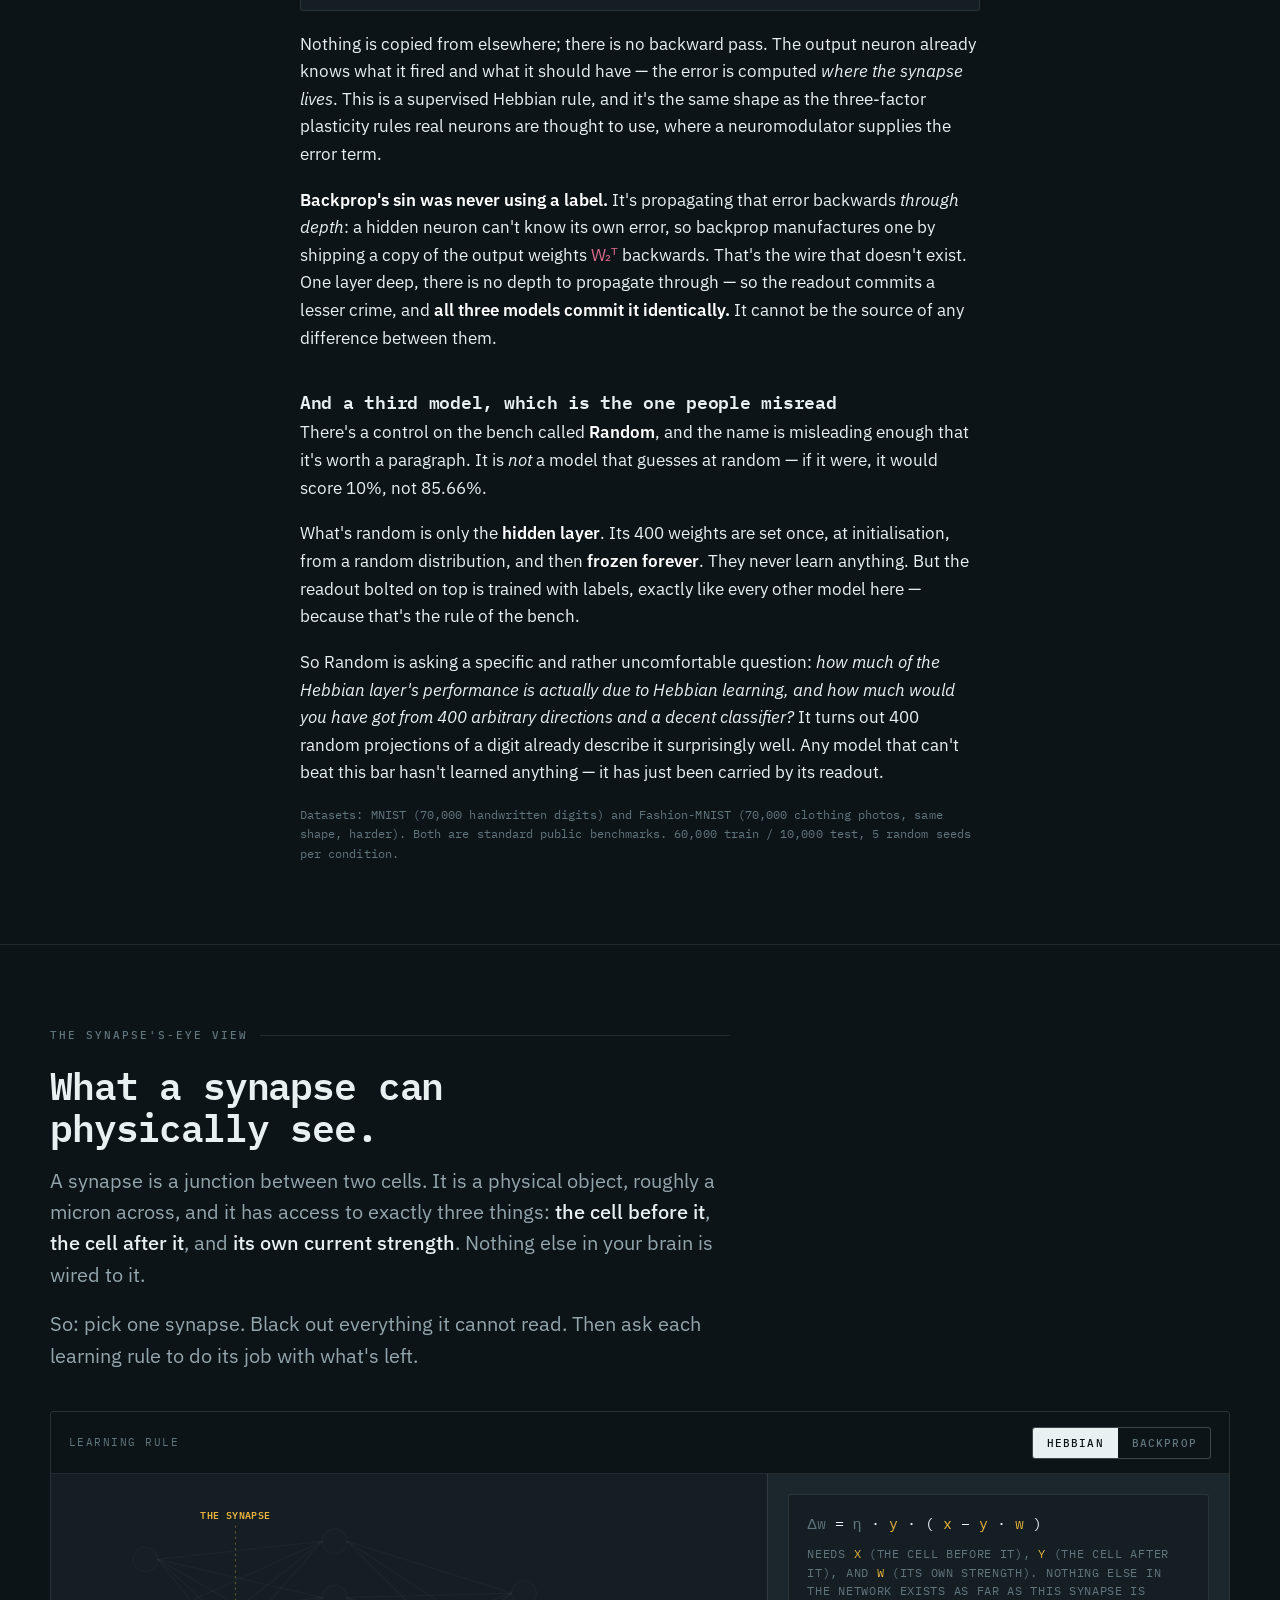
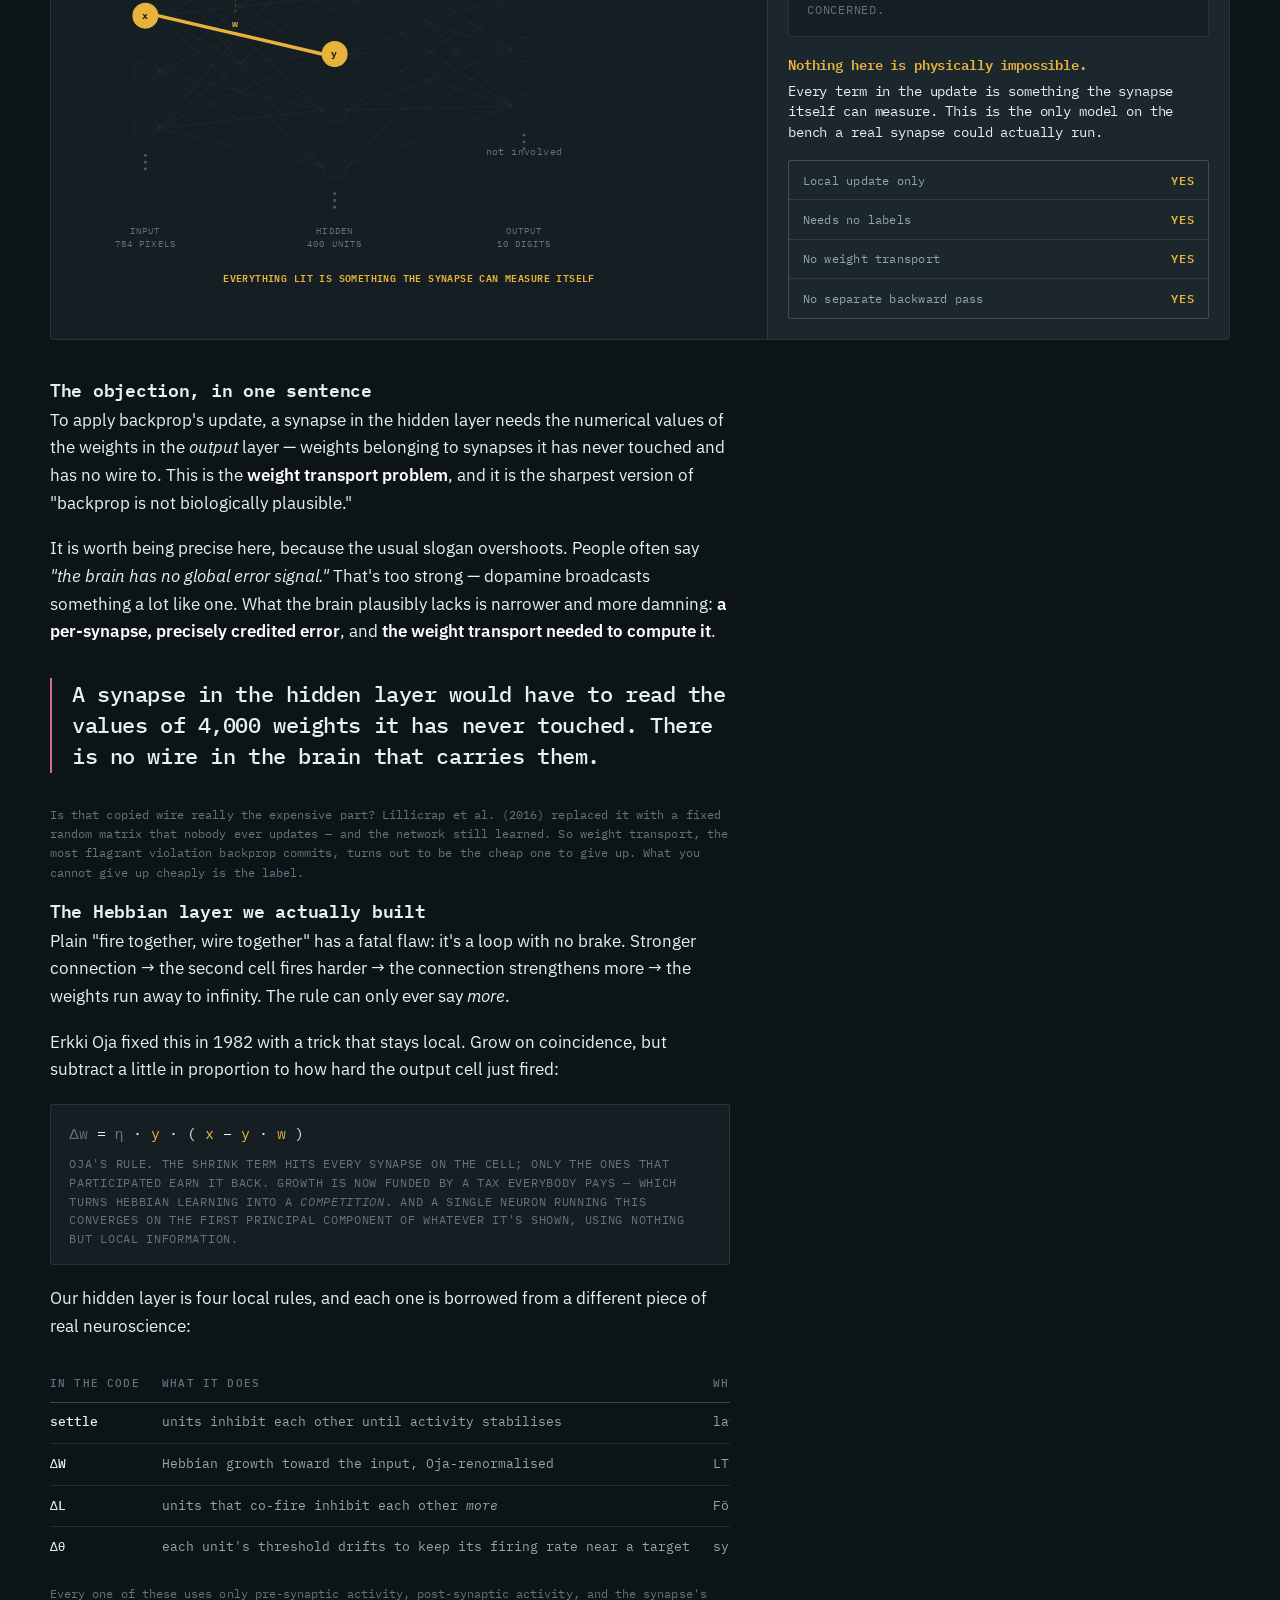
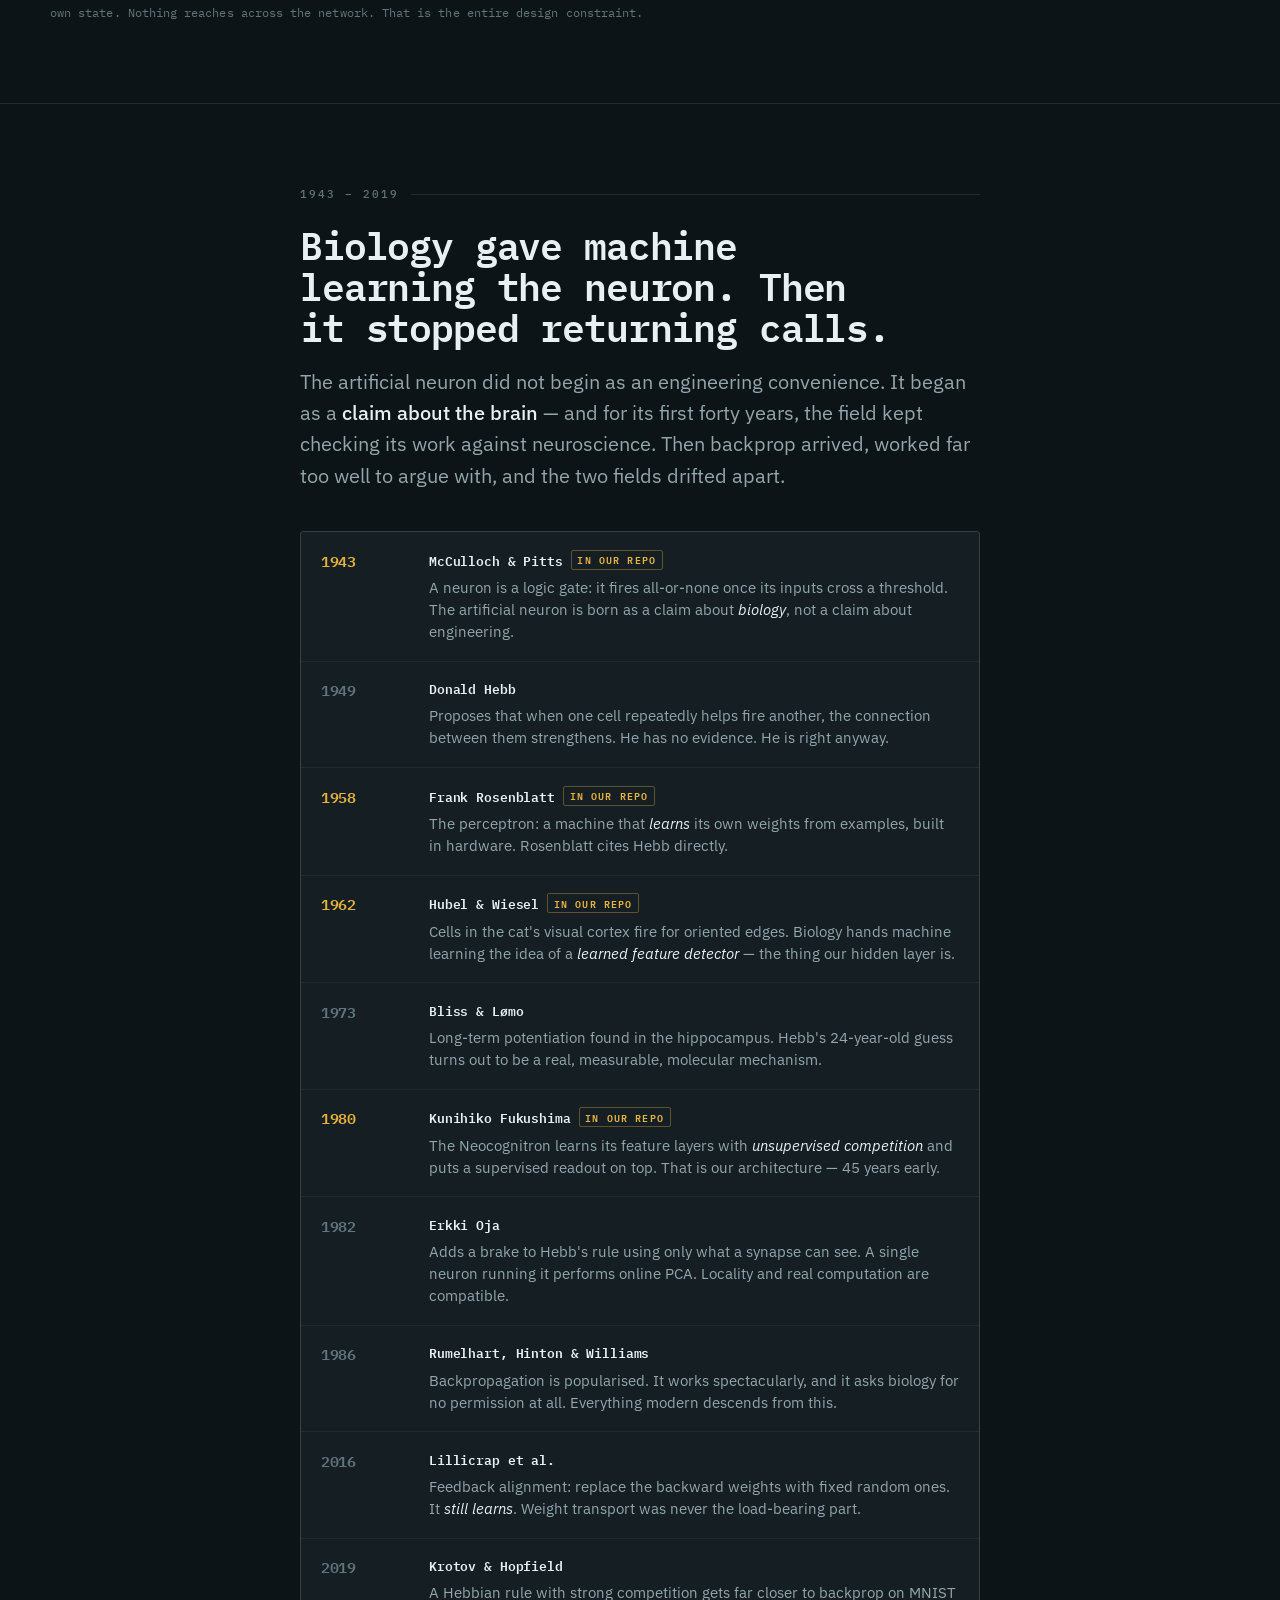
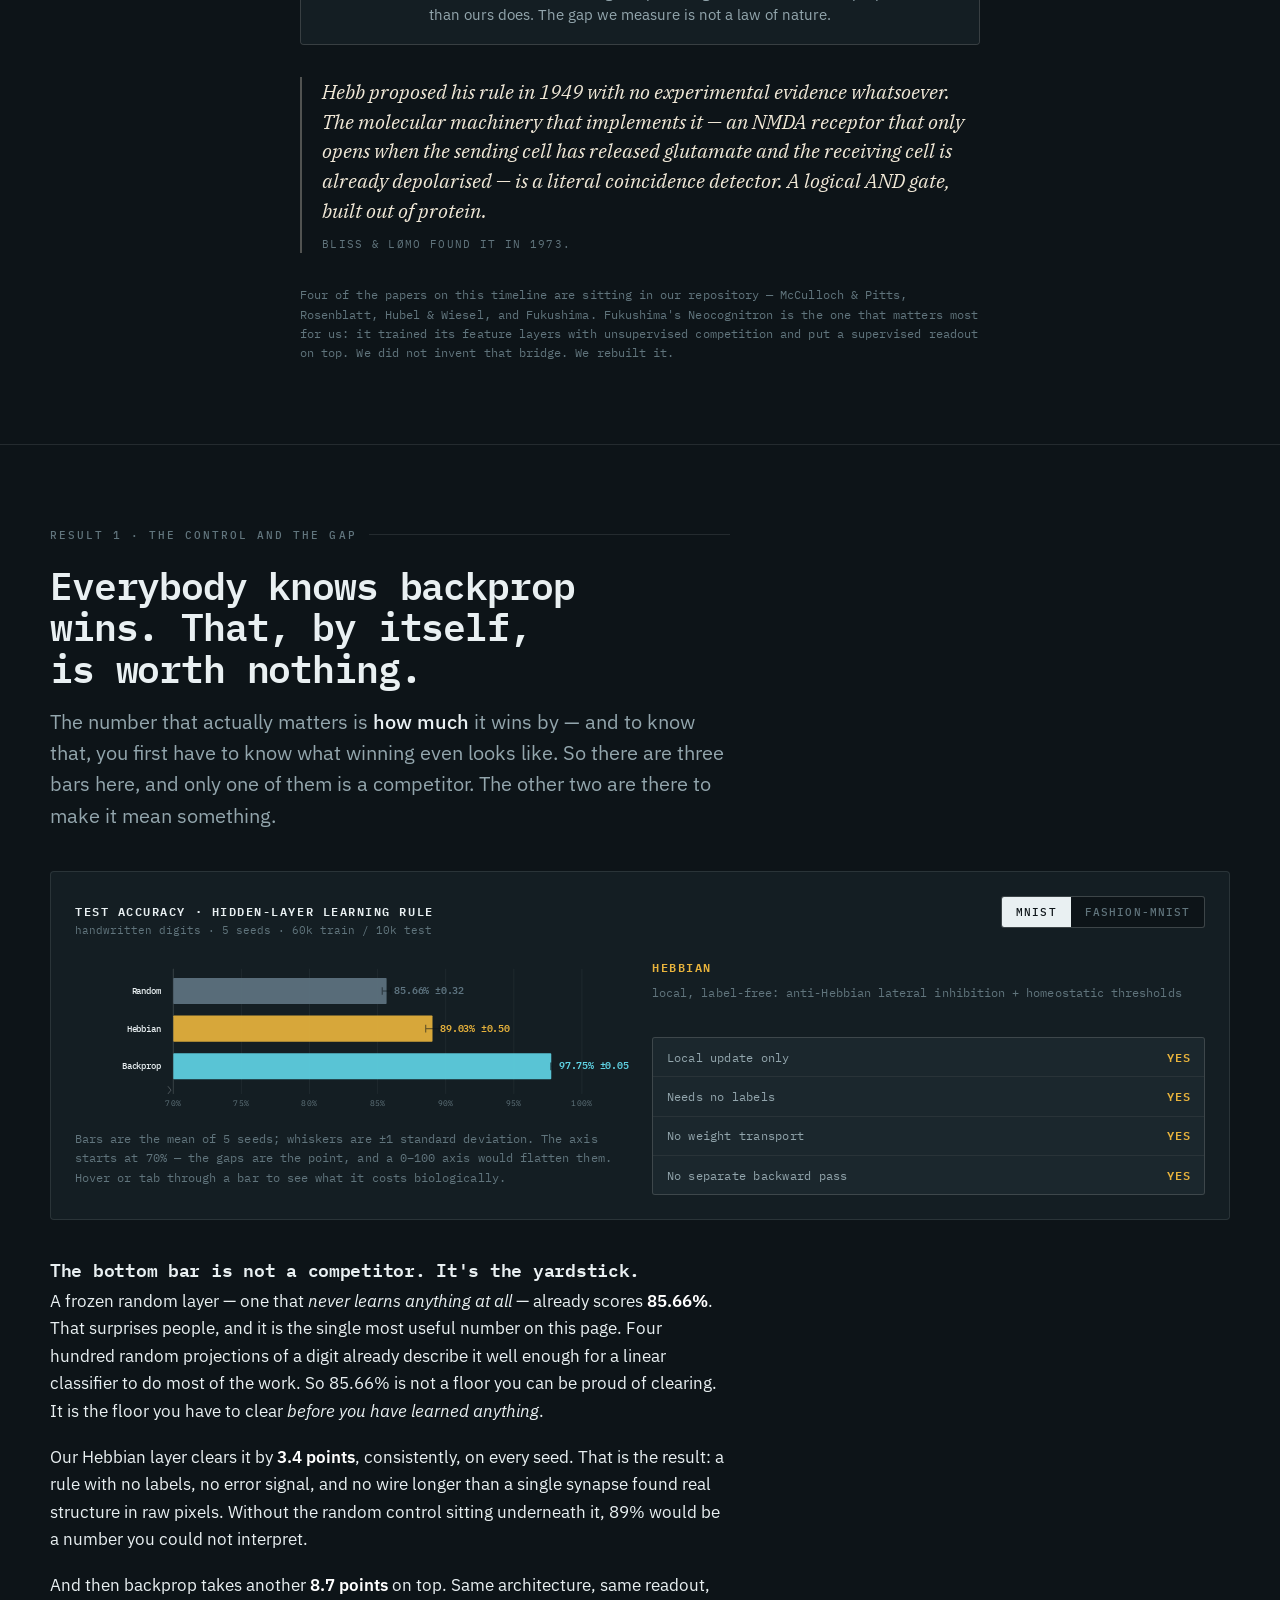
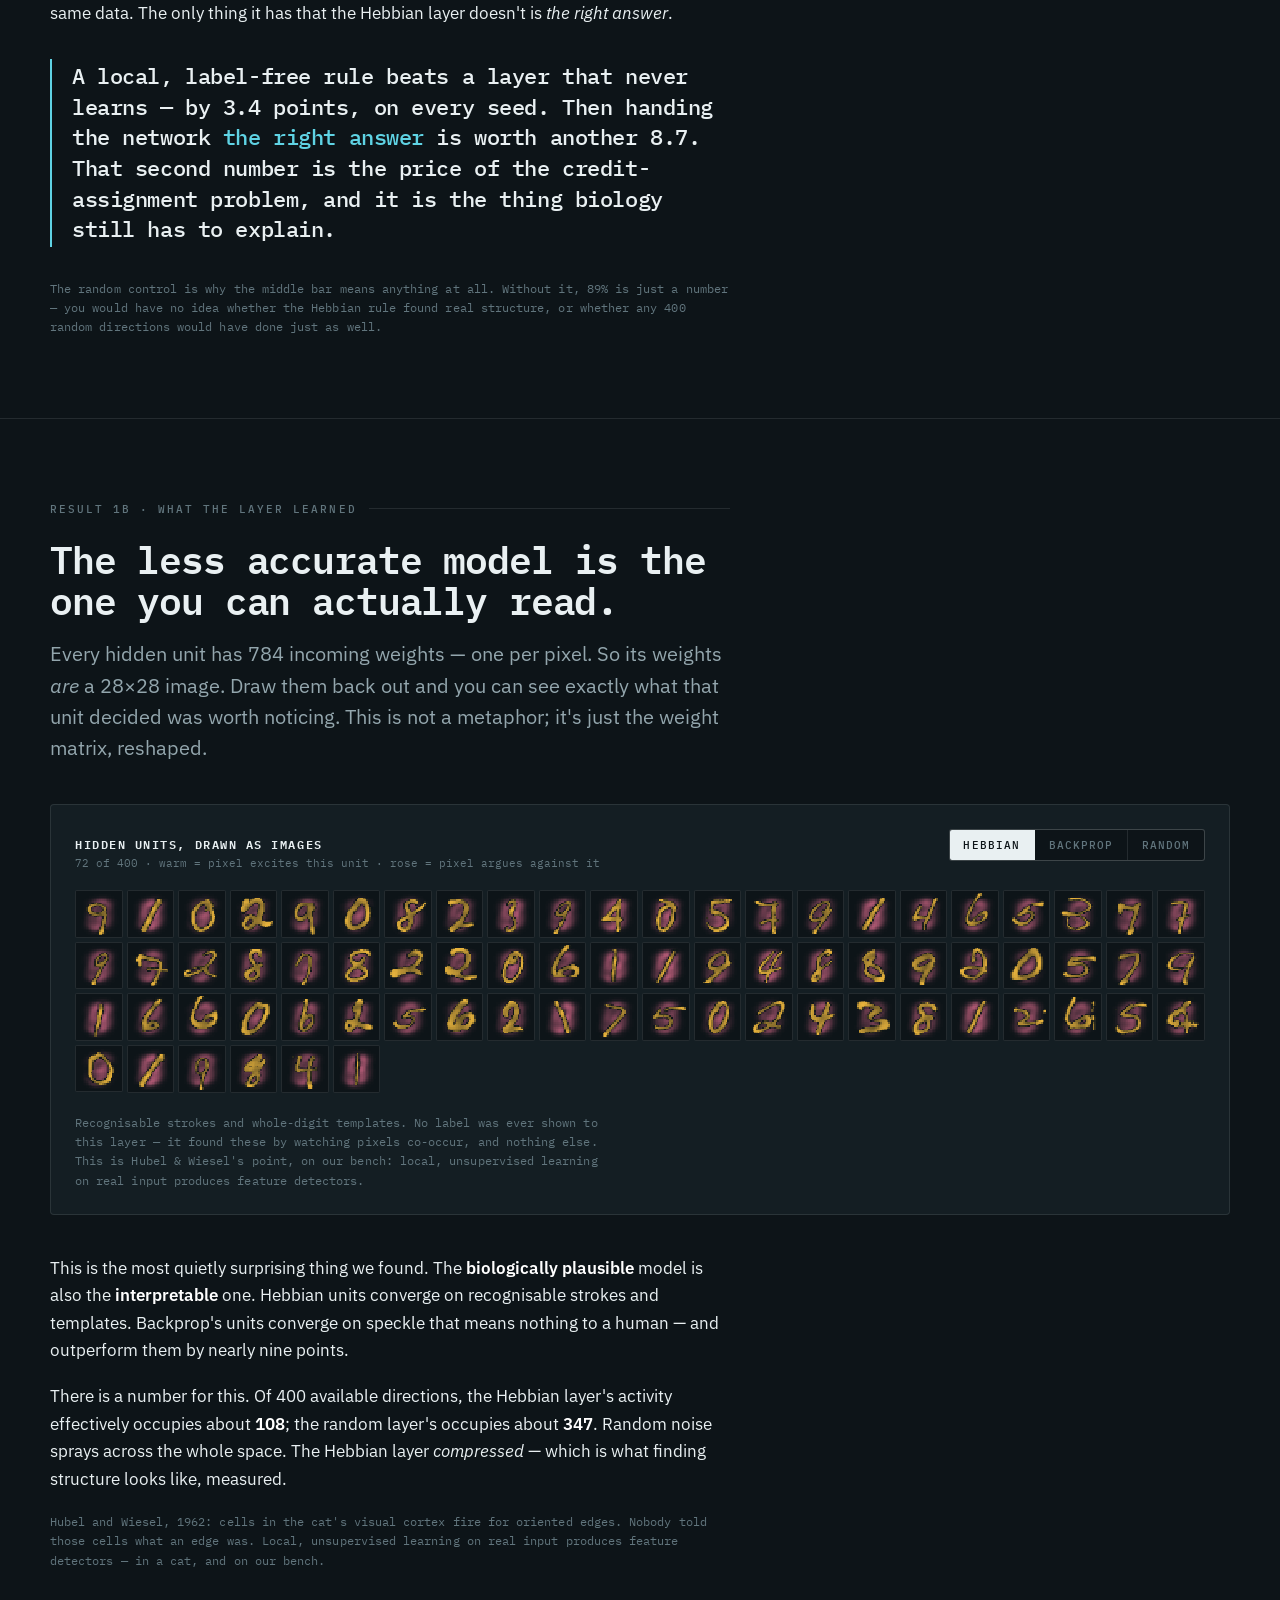
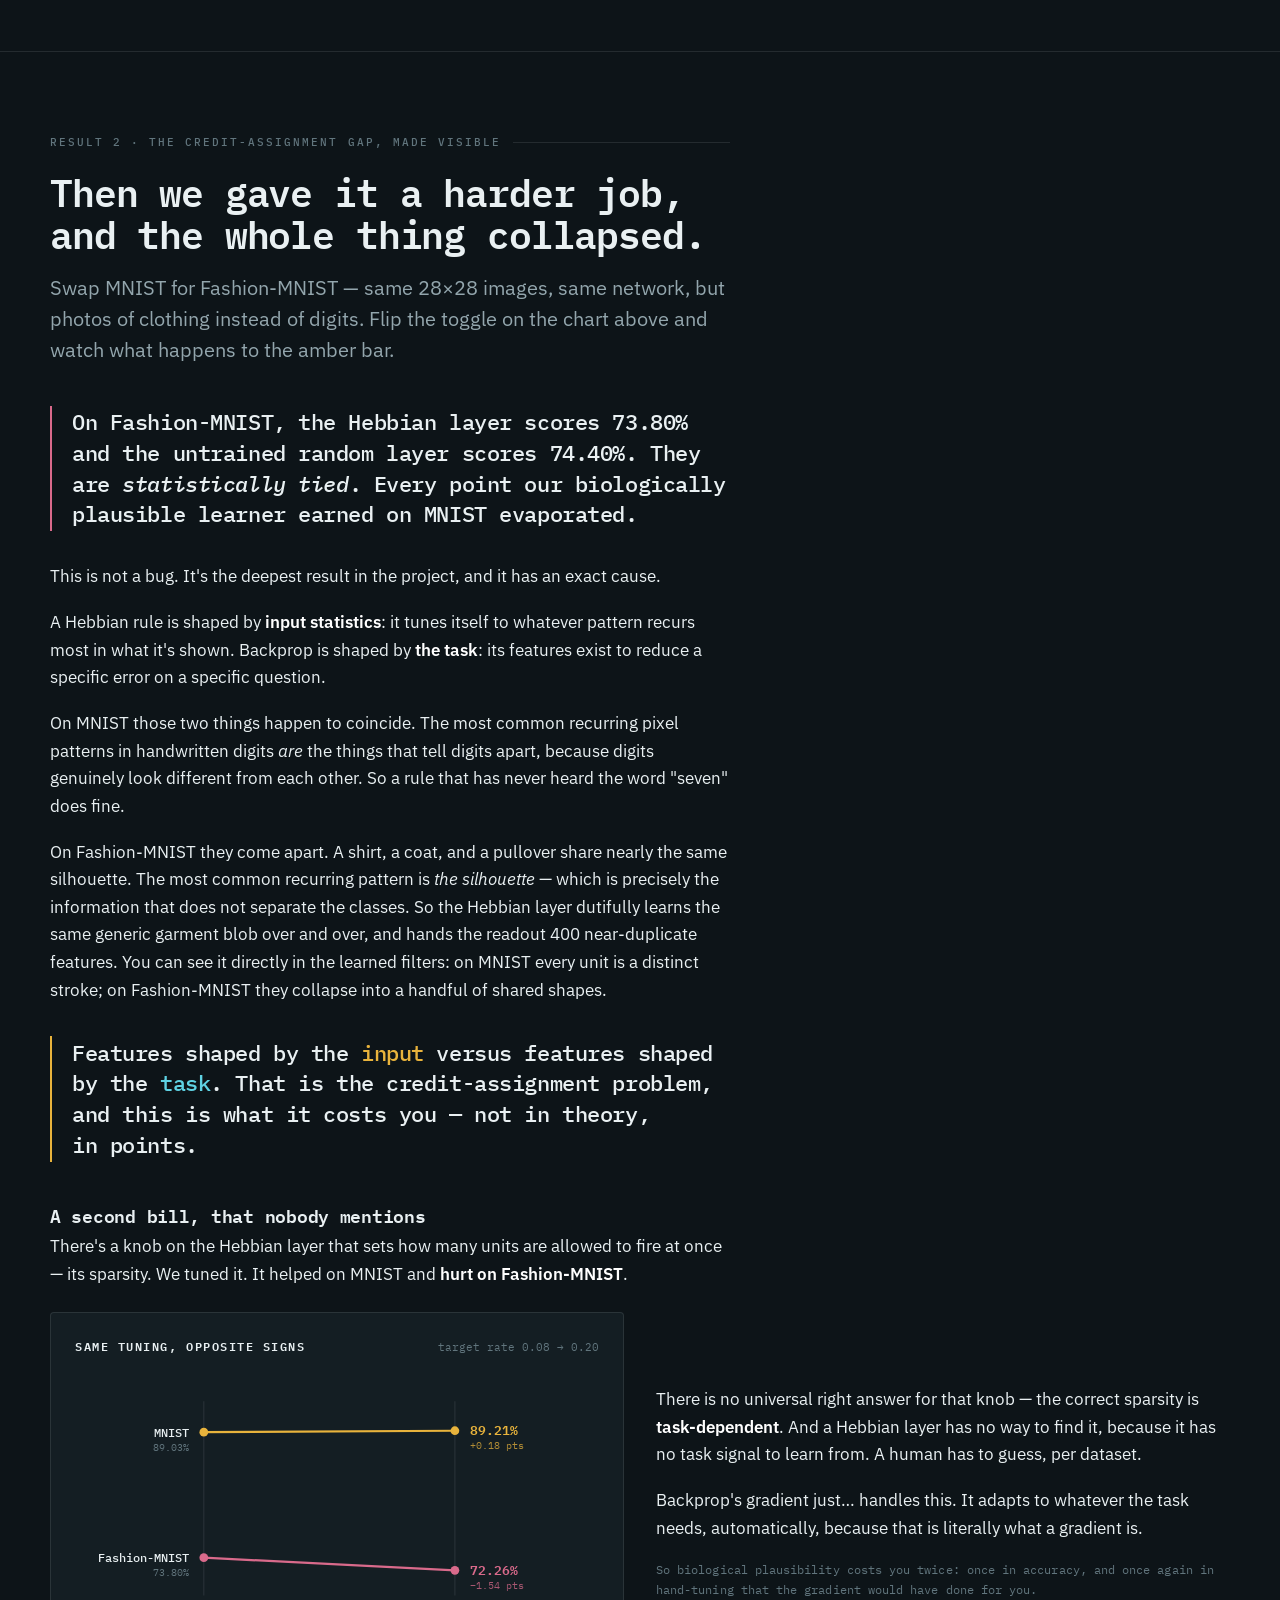
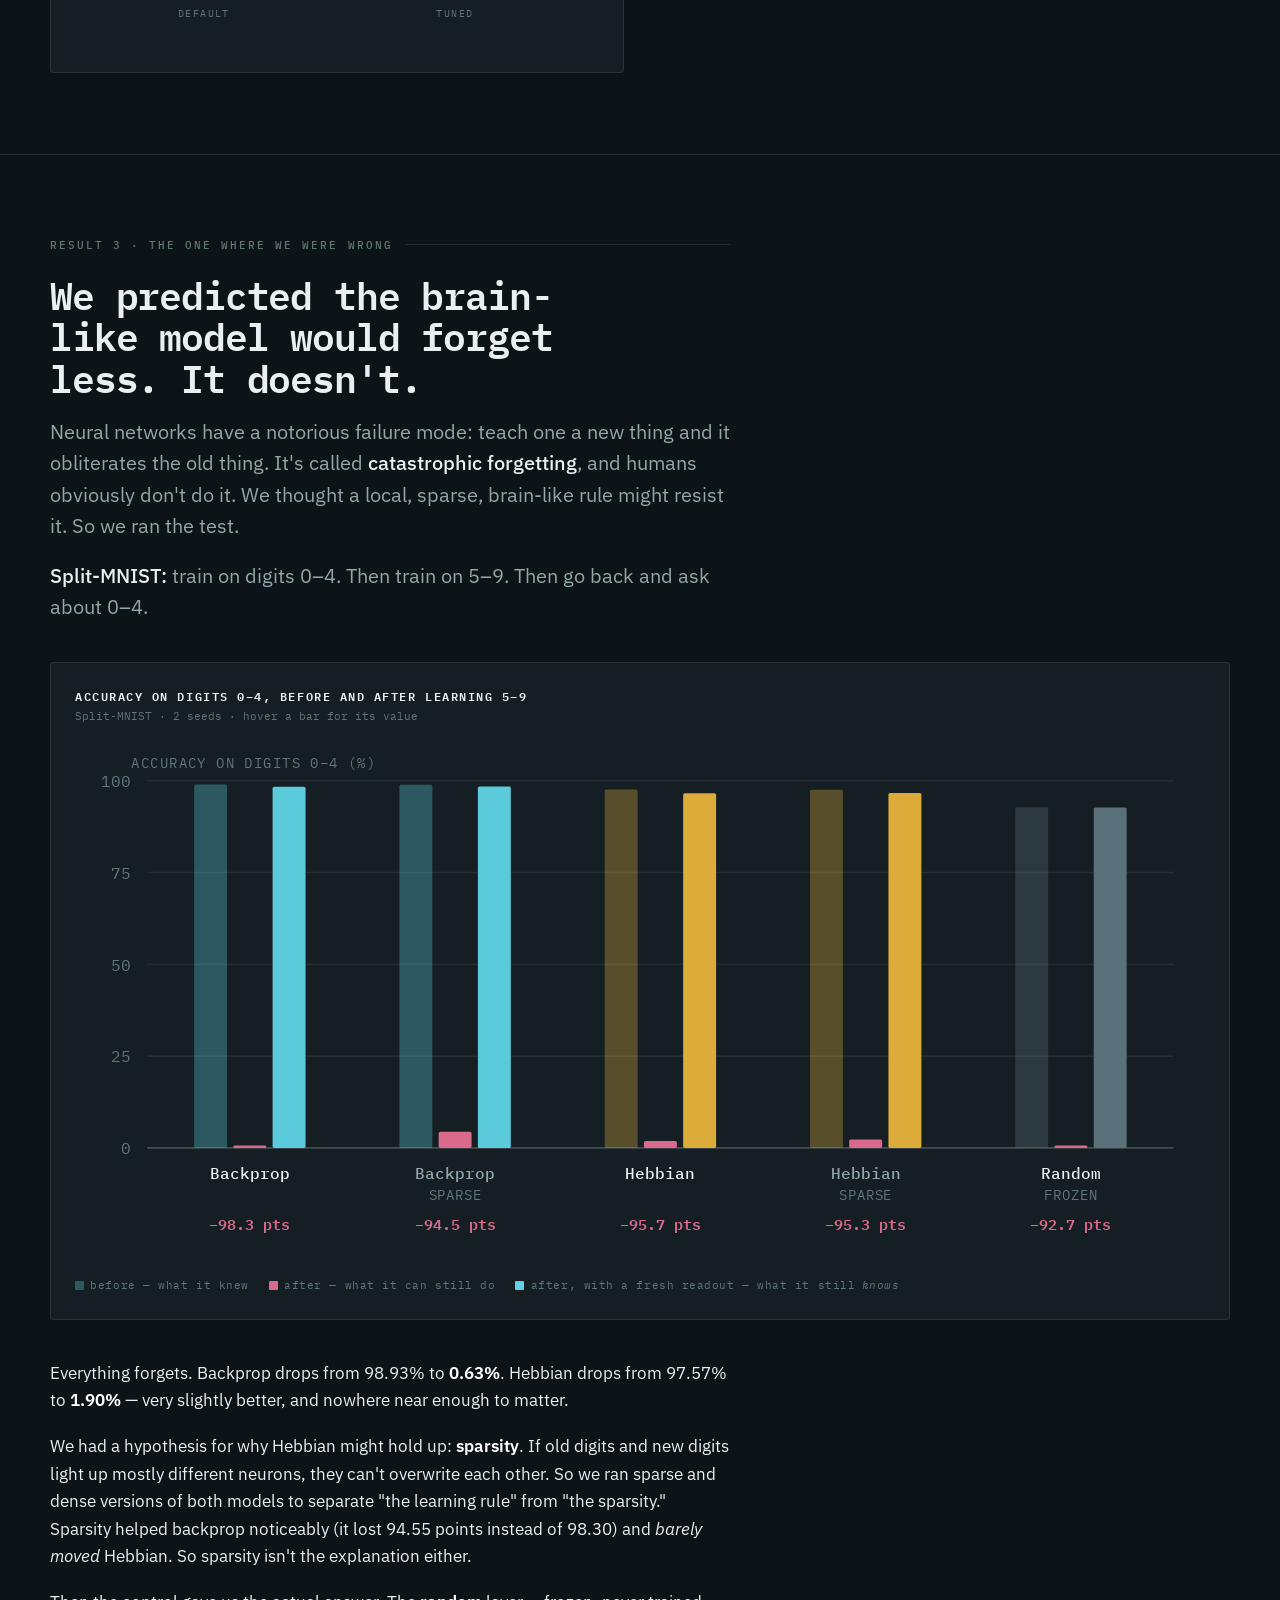
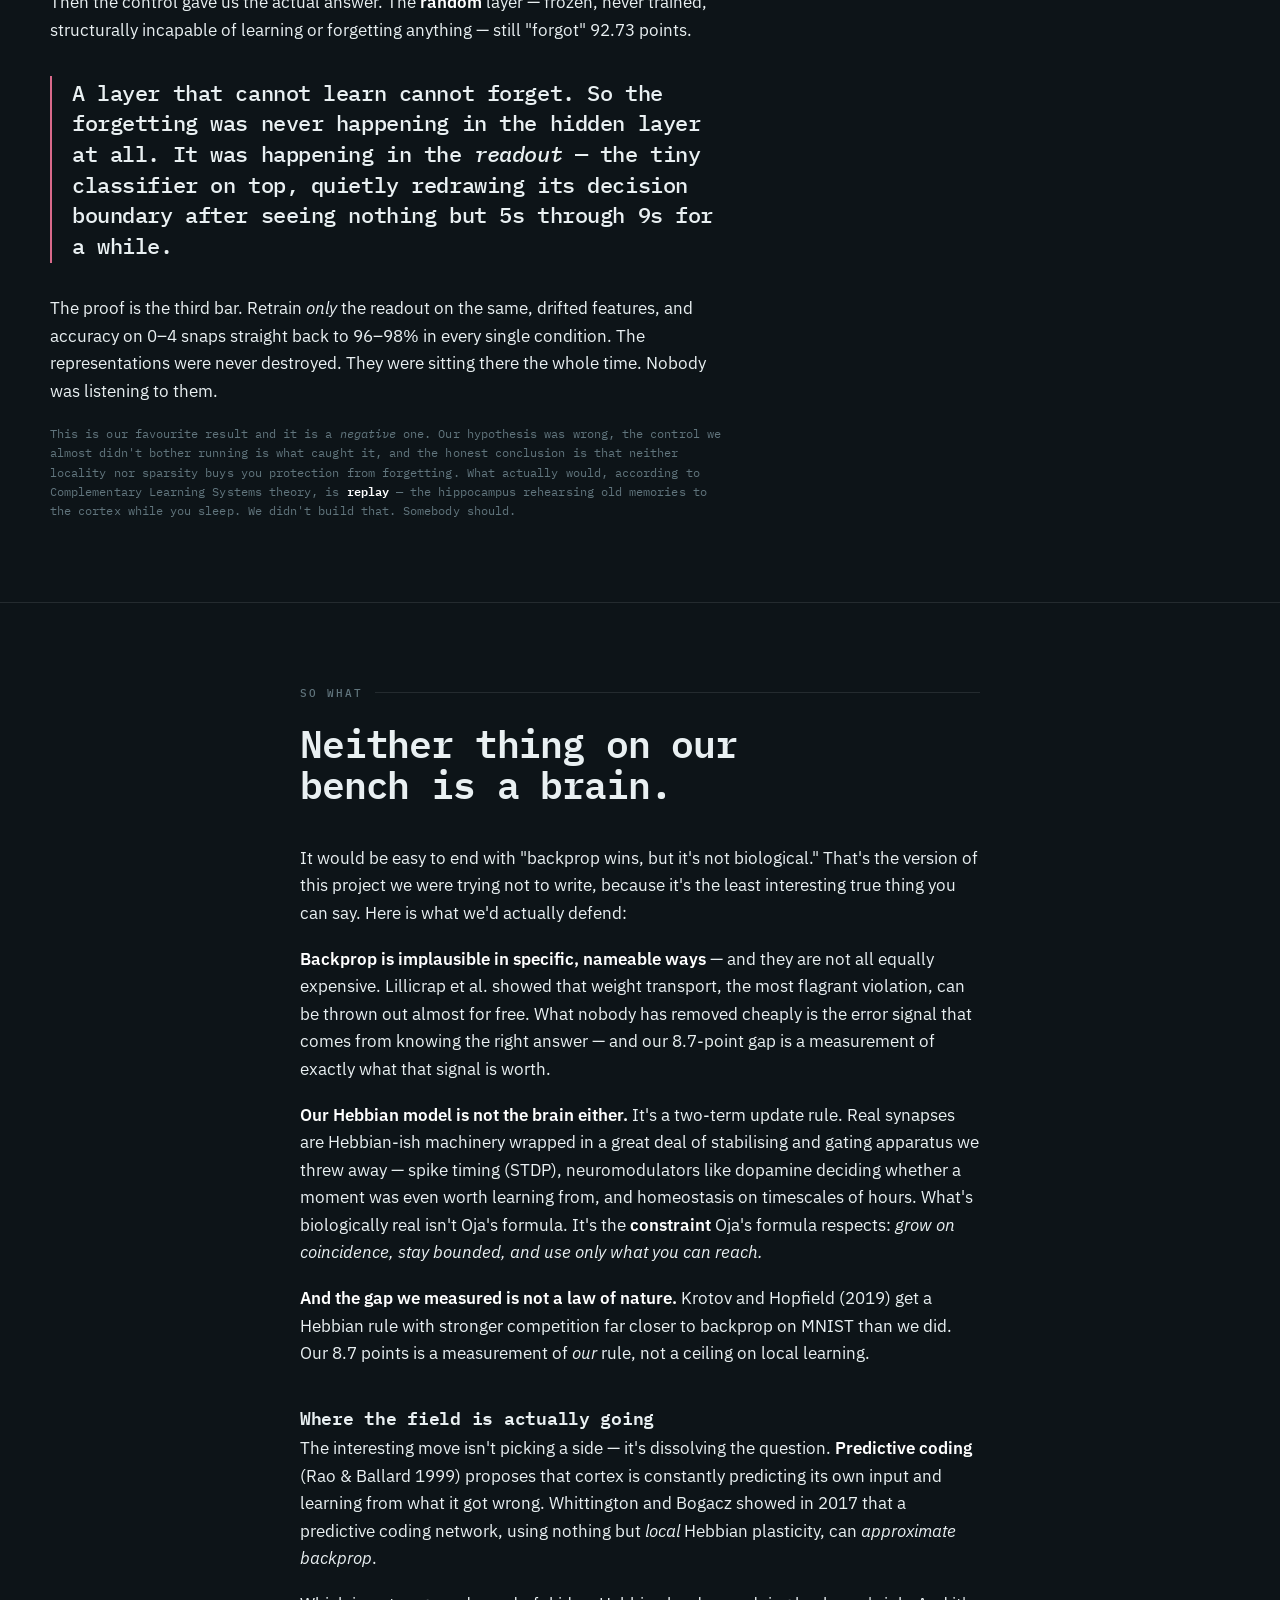
==== commit cf3132d5: "Add brain visualization image beside the hero headline Wraps the h1 and a new docs/assets/brain.png " ====
--- a/docs/index.html
+++ b/docs/index.html
@@ -39,7 +39,10 @@
   <div class="grid-field"></div>
   <div class="wide">
     <div class="kicker">Carnegie Mellon Pre-College · Computational Biology</div>
-    <h1>Your brain <span class="cut">cannot</span> run backpropagation.</h1>
+    <div class="hero-head">
+      <h1>Your brain <span class="cut">cannot</span> run backpropagation.</h1>
+      <img class="hero-brain" src="assets/brain.png" alt="A colorful tractography visualization of neural connections in a human brain">
+    </div>
     <p class="hero-deck">
       Backprop is the algorithm behind every neural network you have ever heard of. It is also,
       physically, something a synapse <strong>cannot do</strong> — for reasons we can name precisely.
--- a/docs/css/style.css
+++ b/docs/css/style.css
@@ -249,6 +249,20 @@
 .hero .wide { position: relative; z-index: 1; }
 .hero h1 { max-width: 17ch; }
 .hero h1 .cut { color: var(--flag); }
+.hero-head {
+  display: flex;
+  align-items: center;
+  gap: 2.5rem;
+  flex-wrap: wrap;
+}
+.hero-head h1 { flex: 1 1 380px; }
+.hero-brain {
+  flex: 1 1 260px;
+  max-width: 320px;
+  width: 100%;
+  height: auto;
+  border-radius: 4px;
+}
 .hero-deck {
   max-width: 60ch;
   margin-top: 1.75rem;
